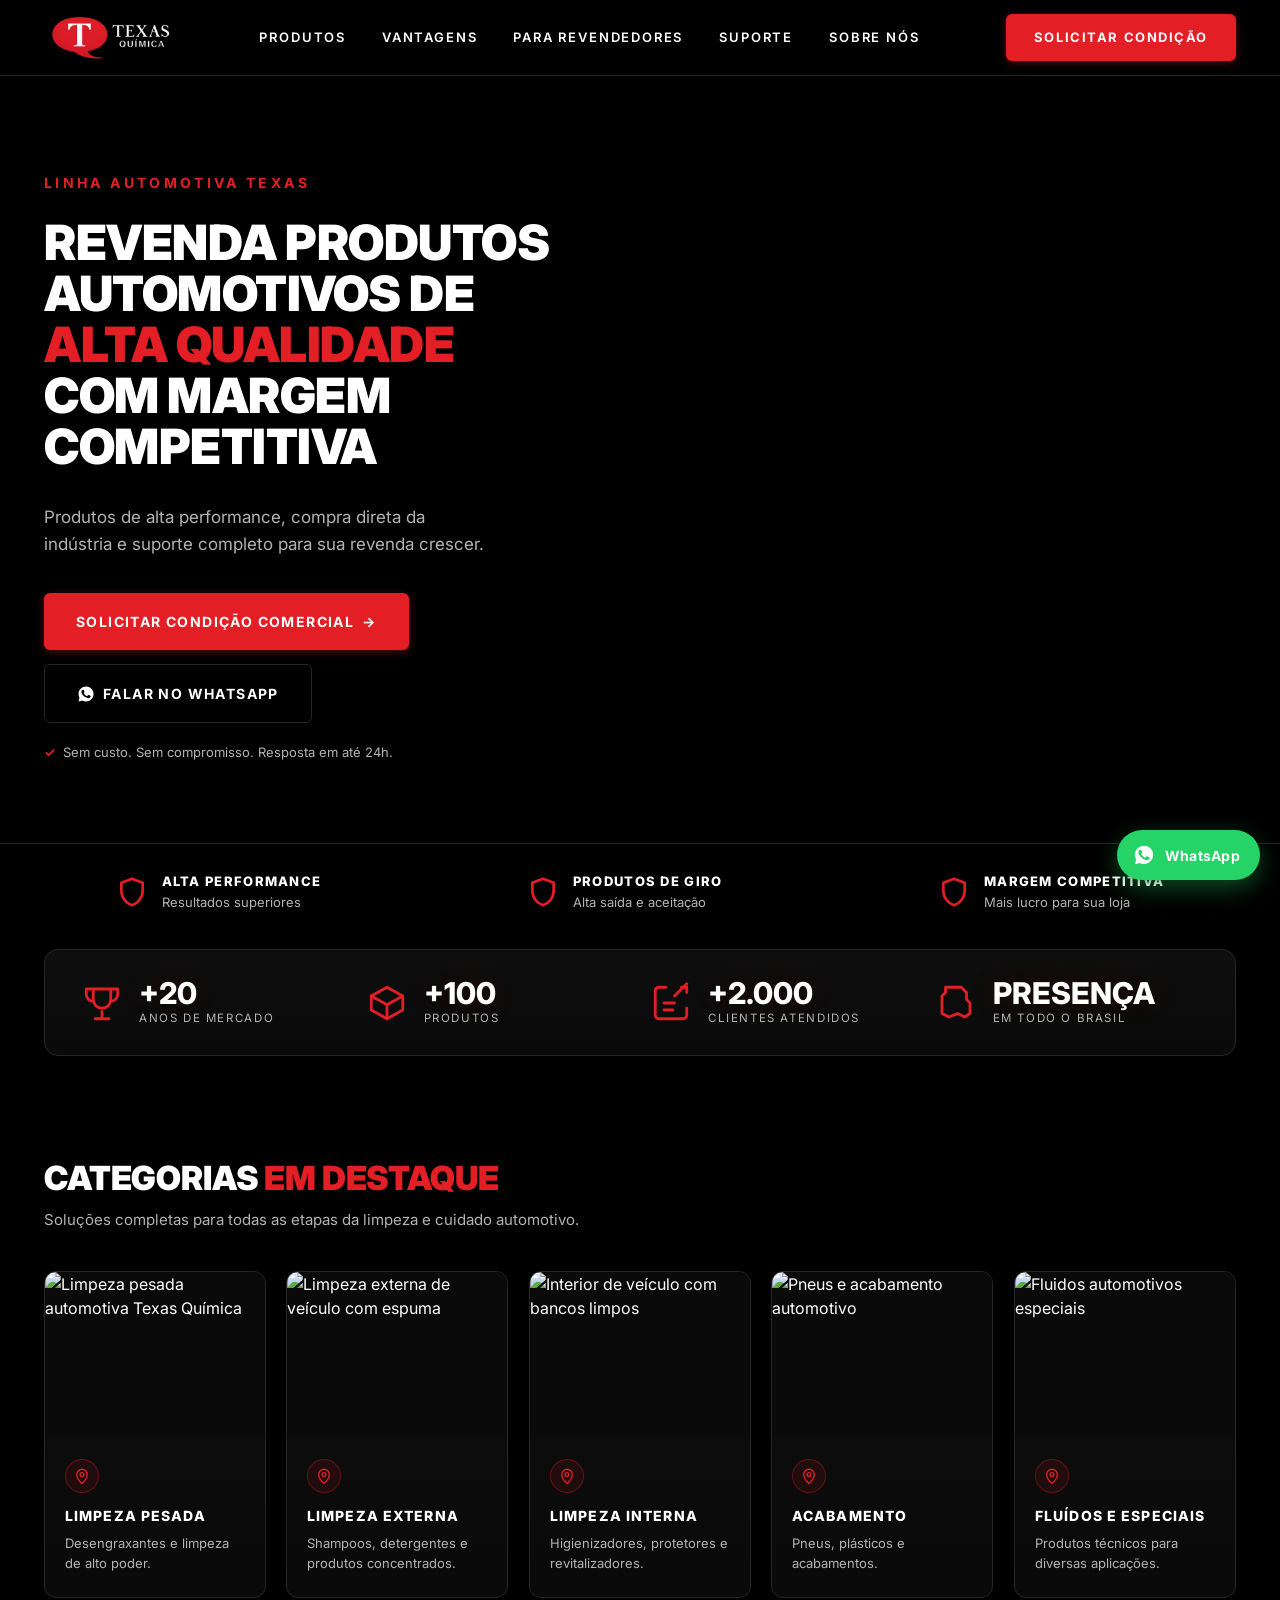
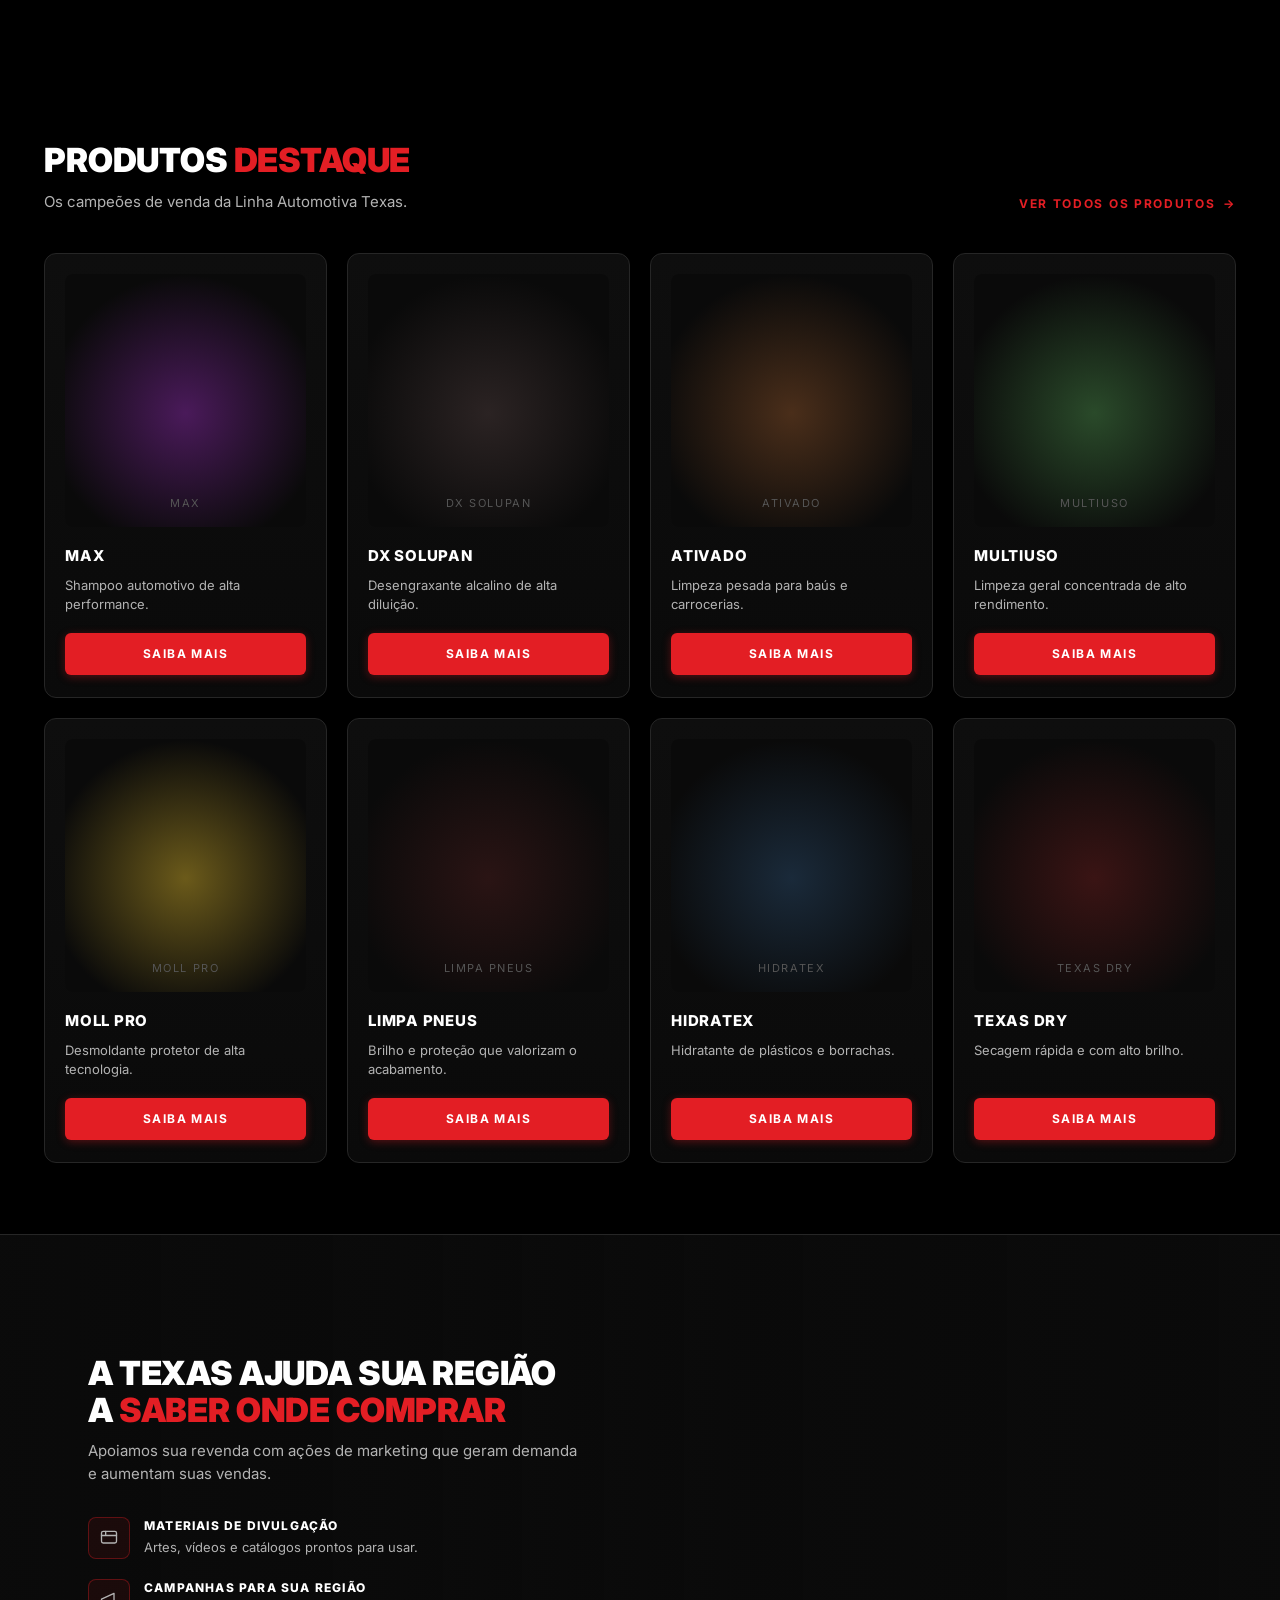
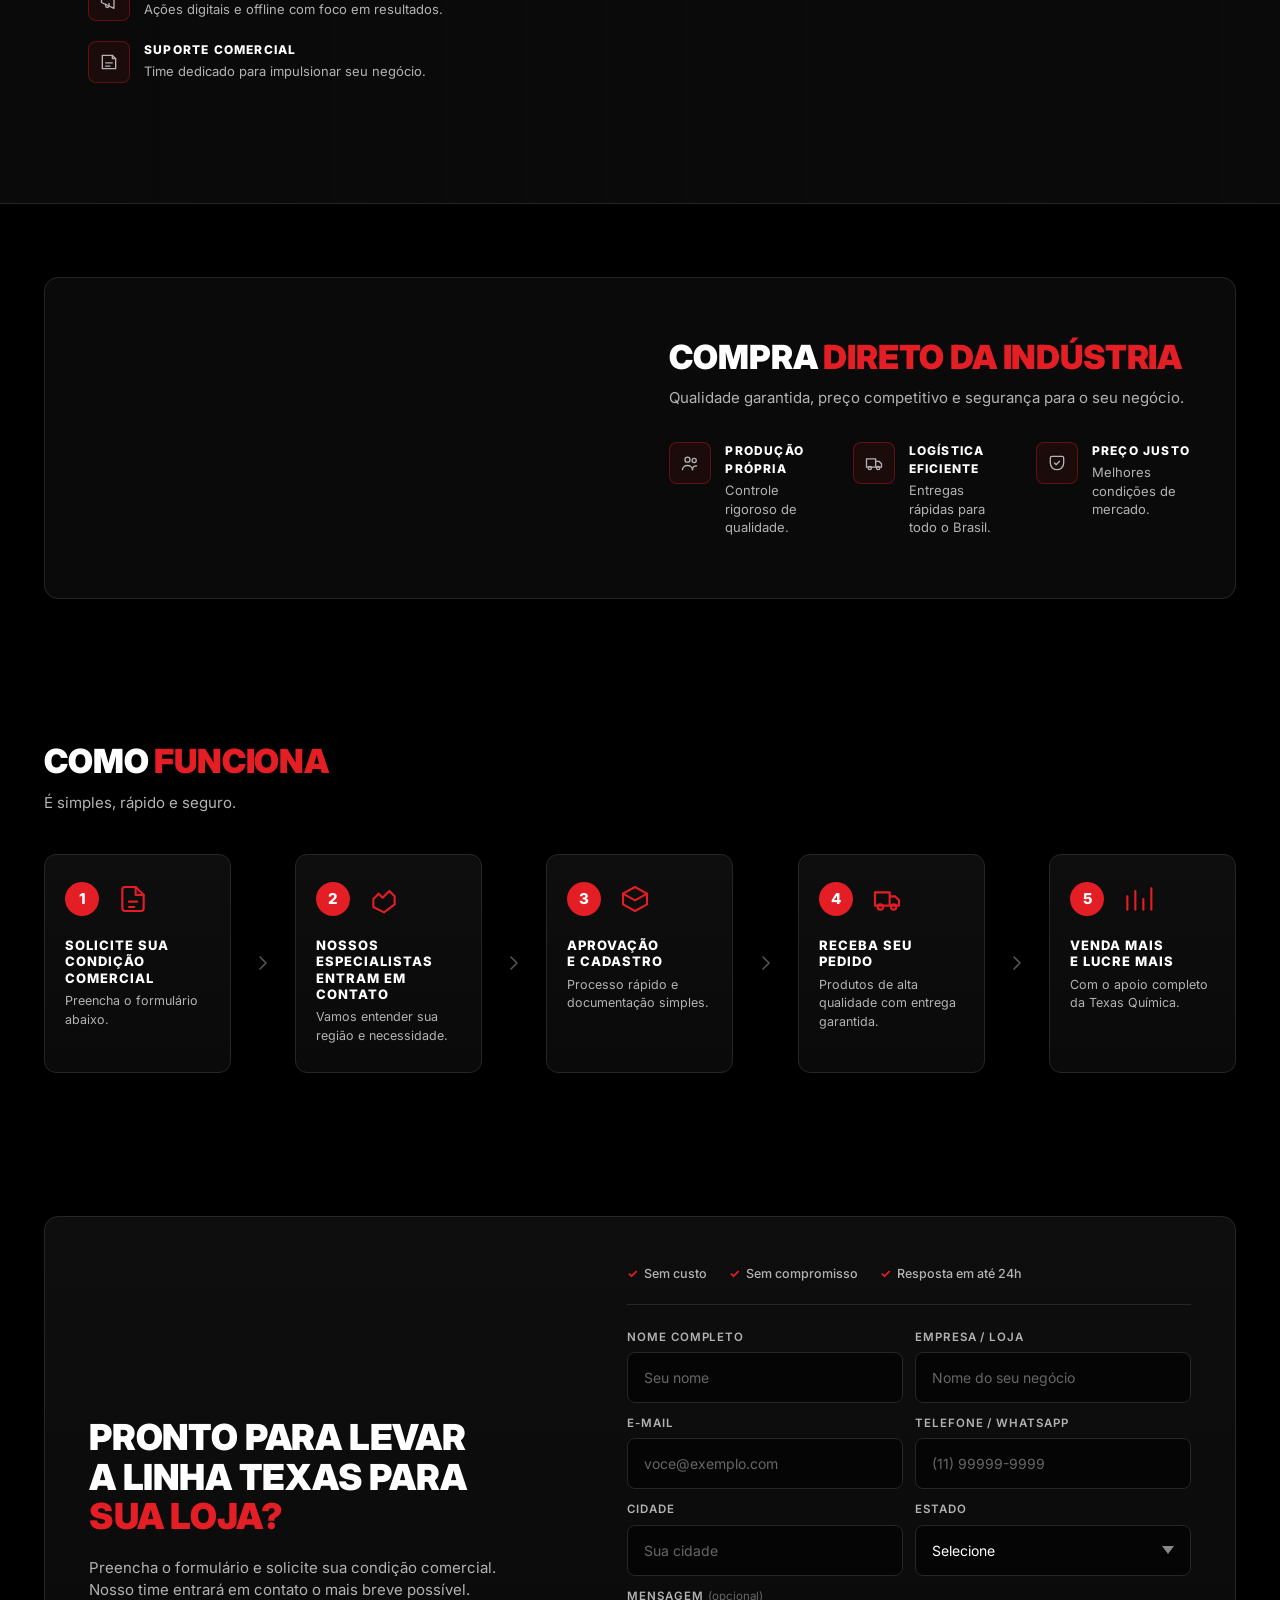
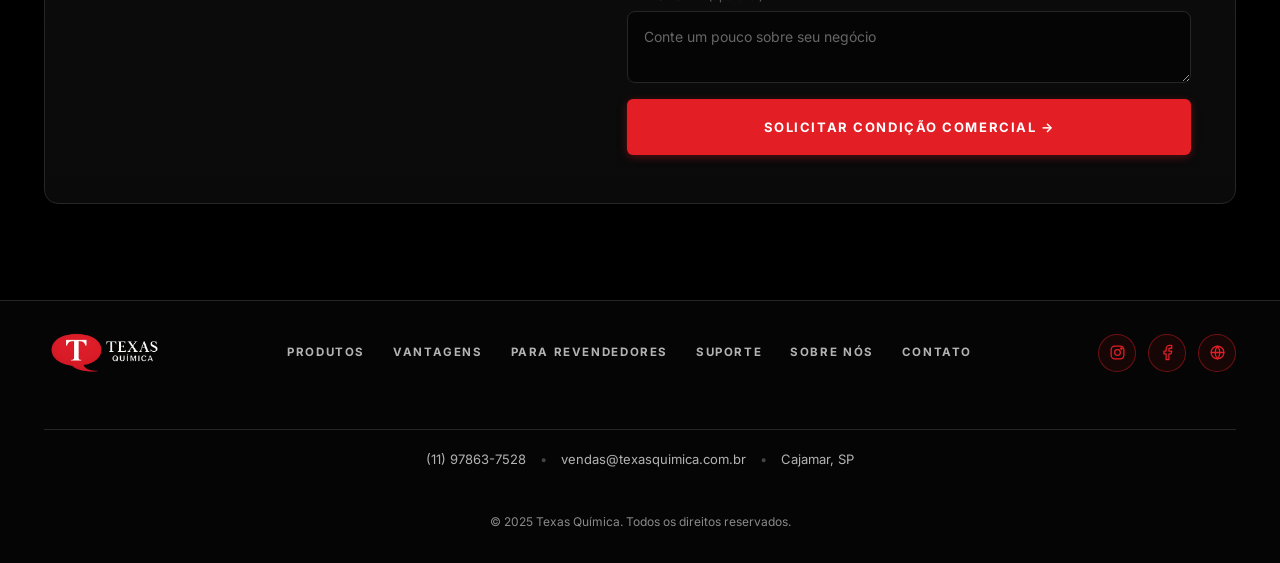
==== index.html @ 67095ef9 "analytics: troca Meta Pixel/Dataset ID (1338628978336553 -> 3300124963501472) - pixel correto do BM " ====
<!DOCTYPE html>
<html lang="pt-BR">
<head>
<meta charset="UTF-8">
<meta name="viewport" content="width=device-width, initial-scale=1.0, viewport-fit=cover">
<meta name="theme-color" content="#000000">

<!-- ============= GOOGLE ANALYTICS 4 ============= -->
<script async src="https://www.googletagmanager.com/gtag/js?id=G-952XTVWTBV"></script>
<script>
  window.dataLayer = window.dataLayer || [];
  function gtag(){dataLayer.push(arguments);}
  gtag('js', new Date());
  gtag('config', 'G-952XTVWTBV');
</script>

<!-- ============= META PIXEL ============= -->
<script>
!function(f,b,e,v,n,t,s)
{if(f.fbq)return;n=f.fbq=function(){n.callMethod?
n.callMethod.apply(n,arguments):n.queue.push(arguments)};
if(!f._fbq)f._fbq=n;n.push=n;n.loaded=!0;n.version='2.0';
n.queue=[];t=b.createElement(e);t.async=!0;
t.src=v;s=b.getElementsByTagName(e)[0];
s.parentNode.insertBefore(t,s)}(window, document,'script',
'https://connect.facebook.net/en_US/fbevents.js');
fbq('init', '3300124963501472');
fbq('track', 'PageView');
</script>
<noscript><img height="1" width="1" style="display:none"
src="https://www.facebook.com/tr?id=3300124963501472&ev=PageView&noscript=1"/></noscript>

<!-- ============= SEO PRIMARY ============= -->
<title>Revendedor Texas Química | Produtos Automotivos Direto da Fábrica</title>
<meta name="description" content="Torne-se revendedor Texas Química: linha automotiva direto da indústria, margem competitiva e suporte comercial em todo Brasil. Solicite sua condição.">
<meta name="author" content="Texas Química">
<meta name="robots" content="index, follow, max-image-preview:large">
<meta name="language" content="pt-BR">
<meta name="geo.region" content="BR">
<meta name="geo.placename" content="Brasil">
<meta name="format-detection" content="telephone=yes">

<link rel="canonical" href="https://revendedor.texasquimica.com.br/">

<!-- ============= PRELOAD LCP ============= -->
<link rel="preload" as="image" href="assets/img/banner-hero.png" fetchpriority="high">
<link rel="preload" as="image" href="assets/img/logo-texas-quimica.png">
<link rel="preload" as="style" href="assets/css/styles.css">

<!-- ============= OPEN GRAPH ============= -->
<meta property="og:type" content="website">
<meta property="og:site_name" content="Texas Química">
<meta property="og:locale" content="pt_BR">
<meta property="og:title" content="Revendedor Texas Química | Produtos Automotivos Direto da Fábrica">
<meta property="og:description" content="Produtos automotivos de alta qualidade, margem competitiva e compra direto da indústria. Solicite condição comercial.">
<meta property="og:url" content="https://revendedor.texasquimica.com.br/">
<meta property="og:image" content="https://revendedor.texasquimica.com.br/assets/img/logo-texas-quimica.png">
<meta property="og:image:width" content="768">
<meta property="og:image:height" content="262">
<meta property="og:image:alt" content="Texas Química, indústria de produtos automotivos">

<!-- ============= TWITTER ============= -->
<meta name="twitter:card" content="summary_large_image">
<meta name="twitter:title" content="Seja Revendedor Texas Química">
<meta name="twitter:description" content="Produtos automotivos direto da indústria com margem competitiva e suporte comercial completo.">
<meta name="twitter:image" content="https://revendedor.texasquimica.com.br/assets/img/logo-texas-quimica.png">

<!-- ============= FAVICON ============= -->
<link rel="icon" type="image/png" href="assets/img/logo-texas-quimica.png">
<link rel="apple-touch-icon" href="assets/img/logo-texas-quimica.png">

<!-- ============= SCHEMA.ORG ============= -->
<script type="application/ld+json">
{
  "@context": "https://schema.org",
  "@graph": [
    {
      "@type": ["Organization", "Manufacturer"],
      "@id": "https://revendedor.texasquimica.com.br/#organization",
      "name": "Texas Química",
      "alternateName": "Texas Química Indústria",
      "url": "https://texasquimica.com.br/",
      "logo": {
        "@type": "ImageObject",
        "url": "https://revendedor.texasquimica.com.br/assets/img/logo-texas-quimica.png",
        "width": 768,
        "height": 262
      },
      "description": "Indústria brasileira de produtos automotivos com mais de 20 anos de mercado, +100 produtos e presença em todo o Brasil.",
      "foundingDate": "2005",
      "areaServed": { "@type": "Country", "name": "Brasil" },
      "address": {
        "@type": "PostalAddress",
        "addressLocality": "Cajamar",
        "addressRegion": "SP",
        "addressCountry": "BR"
      },
      "contactPoint": [
        {
          "@type": "ContactPoint",
          "contactType": "sales",
          "telephone": "+55-11-97863-7528",
          "email": "vendas@texasquimica.com.br",
          "areaServed": "BR",
          "availableLanguage": ["pt-BR"]
        }
      ],
      "sameAs": [
        "https://www.instagram.com/texasquimica/",
        "https://www.facebook.com/texasquimica/",
        "https://texasquimica.com.br/"
      ]
    },
    {
      "@type": "WebSite",
      "@id": "https://revendedor.texasquimica.com.br/#website",
      "url": "https://revendedor.texasquimica.com.br/",
      "name": "Texas Química Revendedor",
      "publisher": { "@id": "https://revendedor.texasquimica.com.br/#organization" },
      "inLanguage": "pt-BR"
    },
    {
      "@type": "WebPage",
      "@id": "https://revendedor.texasquimica.com.br/#webpage",
      "url": "https://revendedor.texasquimica.com.br/",
      "name": "Seja Revendedor Texas Química",
      "isPartOf": { "@id": "https://revendedor.texasquimica.com.br/#website" },
      "about": { "@id": "https://revendedor.texasquimica.com.br/#organization" },
      "inLanguage": "pt-BR",
      "description": "Página para lojistas que querem revender a Linha Automotiva Texas Química."
    },
    {
      "@type": "Service",
      "name": "Programa de Revenda Texas Química",
      "provider": { "@id": "https://revendedor.texasquimica.com.br/#organization" },
      "serviceType": "Distribuição de produtos automotivos",
      "areaServed": { "@type": "Country", "name": "Brasil" },
      "audience": { "@type": "BusinessAudience", "audienceType": "Lojistas e revendedores" }
    },
    {
      "@type": "FAQPage",
      "mainEntity": [
        {
          "@type": "Question",
          "name": "Como me tornar revendedor Texas Química?",
          "acceptedAnswer": { "@type": "Answer", "text": "Preencha o formulário de solicitação, aguarde o contato do nosso time comercial, faça a aprovação e cadastro, receba seus produtos e comece a vender." }
        },
        {
          "@type": "Question",
          "name": "Quais produtos posso revender?",
          "acceptedAnswer": { "@type": "Answer", "text": "Linha completa Texas Química: MAX, DX Solupan, Ativado, Multiuso, Moll Pro, Limpa Pneus, Hidratex, Texas Dry, entre mais de 100 produtos." }
        },
        {
          "@type": "Question",
          "name": "A Texas Química entrega em todo o Brasil?",
          "acceptedAnswer": { "@type": "Answer", "text": "Sim. Temos logística eficiente com entregas rápidas para todos os estados brasileiros." }
        }
      ]
    }
  ]
}
</script>

<!-- ============= FONTS (Inter, self-hosted seria ideal em prod) ============= -->
<link rel="preconnect" href="https://fonts.googleapis.com">
<link rel="preconnect" href="https://fonts.gstatic.com" crossorigin>
<link href="https://fonts.googleapis.com/css2?family=Inter:wght@400;500;600;700;800&display=swap" rel="stylesheet">

<!-- ============= CSS ============= -->
<link rel="stylesheet" href="assets/css/styles.css">

</head>
<body>

<a href="#solicitar" class="skip-link">Ir para o formulário</a>

<!-- ============= HEADER ============= -->
<header class="site-header">
  <div class="container header-inner">

    <!-- Menu mobile toggle -->
    <button class="nav-toggle" aria-label="Abrir menu" aria-expanded="false">
      <svg viewBox="0 0 24 24" fill="none" stroke="currentColor" stroke-width="2.2" stroke-linecap="round">
        <line x1="4" y1="7" x2="20" y2="7"/>
        <line x1="4" y1="12" x2="20" y2="12"/>
        <line x1="4" y1="17" x2="20" y2="17"/>
      </svg>
    </button>

    <!-- Logo -->
    <a href="#" class="brand" aria-label="Página inicial Texas Química">
      <img src="assets/img/logo-texas-quimica.png" alt="Logotipo Texas Química, indústria de produtos automotivos" width="146" height="50" fetchpriority="high" decoding="async">
    </a>

    <!-- Menu desktop -->
    <nav class="site-nav" aria-label="Menu principal">
      <a href="#produtos">Produtos</a>
      <a href="#vantagens">Vantagens</a>
      <a href="#revendedores">Para Revendedores</a>
      <a href="#suporte">Suporte</a>
      <a href="#sobre">Sobre Nós</a>
    </nav>

    <!-- CTA -->
    <a href="#solicitar" class="btn btn-primary header-cta">
      Solicitar Condição
    </a>

  </div>
</header>

<!-- ============= HERO ============= -->
<main>
  <section class="hero" aria-labelledby="h-hero">
    <div class="container hero-inner">

      <!-- Coluna texto -->
      <div class="hero-copy">
        <p class="hero-eyebrow">LINHA AUTOMOTIVA TEXAS</p>
        <h1 id="h-hero" class="hero-title">
          REVENDA PRODUTOS<br>
          AUTOMOTIVOS DE<br>
          <span class="text-red">ALTA QUALIDADE</span><br>
          COM MARGEM<br>
          COMPETITIVA
        </h1>
        <p class="hero-lead">
          Produtos de alta performance, compra direta da<br>
          indústria e suporte completo para sua revenda crescer.
        </p>
        <div class="hero-cta-row">
          <a href="#solicitar" class="btn btn-primary btn-lg">
            SOLICITAR CONDIÇÃO COMERCIAL <span aria-hidden="true">→</span>
          </a>
          <a href="https://wa.me/5511978637528?text=Ol%C3%A1%2C%20quero%20ser%20revendedor%20Texas%20Qu%C3%ADmica" target="_blank" rel="noopener" class="btn btn-ghost btn-lg">
            <svg width="18" height="18" viewBox="0 0 24 24" fill="currentColor" aria-hidden="true"><path d="M12.04 2.004c-5.52 0-10 4.48-10 10 0 1.77.46 3.47 1.33 4.98L2 22l5.16-1.36c1.45.79 3.08 1.2 4.88 1.2h.01c5.52 0 10-4.48 10-10s-4.48-9.84-10.01-9.84zm5.85 14.14c-.25.7-1.46 1.34-2.03 1.42-.52.08-1.17.11-1.9-.12-.44-.14-1-.32-1.72-.63-3.03-1.31-5.01-4.36-5.16-4.56-.15-.2-1.24-1.65-1.24-3.15s.79-2.24 1.07-2.54c.28-.31.61-.38.81-.38h.58c.19 0 .44-.07.69.53.25.6.85 2.09.93 2.24.07.15.13.32.02.52-.1.2-.15.32-.3.5-.15.17-.32.39-.46.53-.15.15-.31.32-.13.62.17.31.79 1.31 1.7 2.12 1.17 1.04 2.15 1.36 2.46 1.52.31.15.49.13.67-.08.18-.2.77-.9.98-1.21.2-.31.41-.26.68-.15.27.1 1.75.83 2.05.98.3.15.5.22.57.35.08.13.08.76-.16 1.46z"/></svg>
            FALAR NO WHATSAPP
          </a>
        </div>
        <p class="hero-trust">
          <span aria-hidden="true">✓</span> Sem custo. Sem compromisso. Resposta em até 24h.
        </p>
      </div>

    </div>
  </section>

  <!-- ============= FAIXA DE FEATURES (belt preto abaixo do hero) ============= -->
  <section class="hero-features-belt" aria-label="Diferenciais">
    <div class="container">
      <ul class="hero-features" role="list">
        <li class="hero-feature">
          <span class="hero-feature-icon" aria-hidden="true">
            <svg viewBox="0 0 24 24" fill="none" stroke="currentColor" stroke-width="2" stroke-linecap="round" stroke-linejoin="round">
              <path d="M12 2 4 5v6c0 5 3.4 9.4 8 11 4.6-1.6 8-6 8-11V5l-8-3z"/>
            </svg>
          </span>
          <div class="hero-feature-text">
            <strong>ALTA PERFORMANCE</strong>
            <span>Resultados superiores</span>
          </div>
        </li>
        <li class="hero-feature">
          <span class="hero-feature-icon" aria-hidden="true">
            <svg viewBox="0 0 24 24" fill="none" stroke="currentColor" stroke-width="2" stroke-linecap="round" stroke-linejoin="round">
              <path d="M12 2 4 5v6c0 5 3.4 9.4 8 11 4.6-1.6 8-6 8-11V5l-8-3z"/>
            </svg>
          </span>
          <div class="hero-feature-text">
            <strong>PRODUTOS DE GIRO</strong>
            <span>Alta saída e aceitação</span>
          </div>
        </li>
        <li class="hero-feature">
          <span class="hero-feature-icon" aria-hidden="true">
            <svg viewBox="0 0 24 24" fill="none" stroke="currentColor" stroke-width="2" stroke-linecap="round" stroke-linejoin="round">
              <path d="M12 2 4 5v6c0 5 3.4 9.4 8 11 4.6-1.6 8-6 8-11V5l-8-3z"/>
            </svg>
          </span>
          <div class="hero-feature-text">
            <strong>MARGEM COMPETITIVA</strong>
            <span>Mais lucro para sua loja</span>
          </div>
        </li>
      </ul>
    </div>
  </section>

  <!-- ============= STATS BAR ============= -->
  <section class="stats-bar reveal" aria-label="Nossos números">
    <div class="container">
      <div class="stats-card">
        <div class="stat-item">
          <span class="stat-icon" aria-hidden="true">
            <svg viewBox="0 0 24 24" fill="none" stroke="currentColor" stroke-width="1.6" stroke-linecap="round" stroke-linejoin="round"><path d="M8 21h8M12 17v4M17 4h4v3a4 4 0 0 1-4 4M7 4H3v3a4 4 0 0 0 4 4M7 4h10v6a5 5 0 0 1-10 0V4z"/></svg>
          </span>
          <div class="stat-text">
            <strong data-count="20" data-prefix="+">+20</strong>
            <span>ANOS DE MERCADO</span>
          </div>
        </div>
        <div class="stat-item">
          <span class="stat-icon" aria-hidden="true">
            <svg viewBox="0 0 24 24" fill="none" stroke="currentColor" stroke-width="1.6" stroke-linecap="round" stroke-linejoin="round"><path d="M21 8 12 3 3 8v8l9 5 9-5V8z"/><path d="M3 8l9 5 9-5M12 13v8"/></svg>
          </span>
          <div class="stat-text">
            <strong data-count="100" data-prefix="+">+100</strong>
            <span>PRODUTOS</span>
          </div>
        </div>
        <div class="stat-item">
          <span class="stat-icon" aria-hidden="true">
            <svg viewBox="0 0 24 24" fill="none" stroke="currentColor" stroke-width="1.6" stroke-linecap="round" stroke-linejoin="round"><path d="M9 3H5a2 2 0 0 0-2 2v14a2 2 0 0 0 2 2h14a2 2 0 0 0 2-2v-4"/><path d="M18 3h3v3M14 8l7-7M8 12h6M8 16h5"/></svg>
          </span>
          <div class="stat-text">
            <strong data-count="2000" data-prefix="+">+2000</strong>
            <span>CLIENTES ATENDIDOS</span>
          </div>
        </div>
        <div class="stat-item">
          <span class="stat-icon" aria-hidden="true">
            <svg viewBox="0 0 24 24" fill="none" stroke="currentColor" stroke-width="1.6" stroke-linecap="round" stroke-linejoin="round"><path d="M6 3h9l3 3v4l2 2v6l-3 2-4-2-5 2-4-2V8l2-2V3z"/></svg>
          </span>
          <div class="stat-text">
            <strong>PRESENÇA</strong>
            <span>EM TODO O BRASIL</span>
          </div>
        </div>
      </div>
    </div>
  </section>

  <!-- ============= CATEGORIAS ============= -->
  <section class="section categorias reveal" id="produtos" aria-labelledby="h-categorias">
    <div class="container">
      <header class="section-head">
        <h2 id="h-categorias" class="section-title">CATEGORIAS <span class="text-red">EM DESTAQUE</span></h2>
        <p class="section-sub">Soluções completas para todas as etapas da limpeza e cuidado automotivo.</p>
      </header>

      <div class="cat-grid">
        <article class="cat-card reveal">
          <img class="cat-img" src="assets/img/limpeza-pesada-texaquimica.png" alt="Limpeza pesada automotiva Texas Química" loading="lazy" decoding="async" width="600" height="450">
          <div class="cat-body">
            <span class="cat-pin" aria-hidden="true">
              <svg viewBox="0 0 24 24" fill="none" stroke="currentColor" stroke-width="1.8" stroke-linecap="round" stroke-linejoin="round"><path d="M12 22s7-6 7-12a7 7 0 0 0-14 0c0 6 7 12 7 12z"/><circle cx="12" cy="10" r="2.5"/></svg>
            </span>
            <h3>LIMPEZA PESADA</h3>
            <p>Desengraxantes e limpeza de alto poder.</p>
          </div>
        </article>
        <article class="cat-card reveal">
          <img class="cat-img" src="assets/img/limpeza-externa-texaquimica.png" alt="Limpeza externa de veículo com espuma" loading="lazy" decoding="async" width="600" height="450">
          <div class="cat-body">
            <span class="cat-pin" aria-hidden="true">
              <svg viewBox="0 0 24 24" fill="none" stroke="currentColor" stroke-width="1.8" stroke-linecap="round" stroke-linejoin="round"><path d="M12 22s7-6 7-12a7 7 0 0 0-14 0c0 6 7 12 7 12z"/><circle cx="12" cy="10" r="2.5"/></svg>
            </span>
            <h3>LIMPEZA EXTERNA</h3>
            <p>Shampoos, detergentes e produtos concentrados.</p>
          </div>
        </article>
        <article class="cat-card reveal">
          <img class="cat-img" src="assets/img/limpeza-interna-texaquimica.png" alt="Interior de veículo com bancos limpos" loading="lazy" decoding="async" width="600" height="450">
          <div class="cat-body">
            <span class="cat-pin" aria-hidden="true">
              <svg viewBox="0 0 24 24" fill="none" stroke="currentColor" stroke-width="1.8" stroke-linecap="round" stroke-linejoin="round"><path d="M12 22s7-6 7-12a7 7 0 0 0-14 0c0 6 7 12 7 12z"/><circle cx="12" cy="10" r="2.5"/></svg>
            </span>
            <h3>LIMPEZA INTERNA</h3>
            <p>Higienizadores, protetores e revitalizadores.</p>
          </div>
        </article>
        <article class="cat-card reveal">
          <img class="cat-img" src="assets/img/acabamento-texasquimica.png" alt="Pneus e acabamento automotivo" loading="lazy" decoding="async" width="600" height="450">
          <div class="cat-body">
            <span class="cat-pin" aria-hidden="true">
              <svg viewBox="0 0 24 24" fill="none" stroke="currentColor" stroke-width="1.8" stroke-linecap="round" stroke-linejoin="round"><path d="M12 22s7-6 7-12a7 7 0 0 0-14 0c0 6 7 12 7 12z"/><circle cx="12" cy="10" r="2.5"/></svg>
            </span>
            <h3>ACABAMENTO</h3>
            <p>Pneus, plásticos e acabamentos.</p>
          </div>
        </article>
        <article class="cat-card reveal">
          <img class="cat-img" src="assets/img/fluidos-especiais-texasquimica.png" alt="Fluidos automotivos especiais" loading="lazy" decoding="async" width="600" height="450">
          <div class="cat-body">
            <span class="cat-pin" aria-hidden="true">
              <svg viewBox="0 0 24 24" fill="none" stroke="currentColor" stroke-width="1.8" stroke-linecap="round" stroke-linejoin="round"><path d="M12 22s7-6 7-12a7 7 0 0 0-14 0c0 6 7 12 7 12z"/><circle cx="12" cy="10" r="2.5"/></svg>
            </span>
            <h3>FLUÍDOS E ESPECIAIS</h3>
            <p>Produtos técnicos para diversas aplicações.</p>
          </div>
        </article>
      </div>
    </div>
  </section>

  <!-- ============= PRODUTOS DESTAQUE ============= -->
  <section class="section produtos-destaque reveal" aria-labelledby="h-produtos-destaque">
    <div class="container">
      <header class="section-head section-head-row">
        <div>
          <h2 id="h-produtos-destaque" class="section-title">PRODUTOS <span class="text-red">DESTAQUE</span></h2>
          <p class="section-sub">Os campeões de venda da Linha Automotiva Texas.</p>
        </div>
        <a href="#solicitar" class="link-all">VER TODOS OS PRODUTOS <span aria-hidden="true">→</span></a>
      </header>

      <div class="prod-grid">
        <article class="prod-card reveal">
          <div class="prod-img prod-img-max" role="img" aria-label="MAX"></div>
          <h3>MAX</h3>
          <p>Shampoo automotivo de alta performance.</p>
          <a href="#solicitar" class="btn btn-primary btn-full">SAIBA MAIS</a>
        </article>
        <article class="prod-card reveal">
          <div class="prod-img prod-img-dx" role="img" aria-label="DX Solupan"></div>
          <h3>DX SOLUPAN</h3>
          <p>Desengraxante alcalino de alta diluição.</p>
          <a href="#solicitar" class="btn btn-primary btn-full">SAIBA MAIS</a>
        </article>
        <article class="prod-card reveal">
          <div class="prod-img prod-img-ativado" role="img" aria-label="Ativado"></div>
          <h3>ATIVADO</h3>
          <p>Limpeza pesada para baús e carrocerias.</p>
          <a href="#solicitar" class="btn btn-primary btn-full">SAIBA MAIS</a>
        </article>
        <article class="prod-card reveal">
          <div class="prod-img prod-img-multiuso" role="img" aria-label="Multiuso"></div>
          <h3>MULTIUSO</h3>
          <p>Limpeza geral concentrada de alto rendimento.</p>
          <a href="#solicitar" class="btn btn-primary btn-full">SAIBA MAIS</a>
        </article>
        <article class="prod-card reveal">
          <div class="prod-img prod-img-moll" role="img" aria-label="Moll Pro"></div>
          <h3>MOLL PRO</h3>
          <p>Desmoldante protetor de alta tecnologia.</p>
          <a href="#solicitar" class="btn btn-primary btn-full">SAIBA MAIS</a>
        </article>
        <article class="prod-card reveal">
          <div class="prod-img prod-img-pneus" role="img" aria-label="Limpa Pneus"></div>
          <h3>LIMPA PNEUS</h3>
          <p>Brilho e proteção que valorizam o acabamento.</p>
          <a href="#solicitar" class="btn btn-primary btn-full">SAIBA MAIS</a>
        </article>
        <article class="prod-card reveal">
          <div class="prod-img prod-img-hidra" role="img" aria-label="Hidratex"></div>
          <h3>HIDRATEX</h3>
          <p>Hidratante de plásticos e borrachas.</p>
          <a href="#solicitar" class="btn btn-primary btn-full">SAIBA MAIS</a>
        </article>
        <article class="prod-card reveal">
          <div class="prod-img prod-img-dry" role="img" aria-label="Texas Dry"></div>
          <h3>TEXAS DRY</h3>
          <p>Secagem rápida e com alto brilho.</p>
          <a href="#solicitar" class="btn btn-primary btn-full">SAIBA MAIS</a>
        </article>
      </div>
    </div>
  </section>

  <!-- ============= REGIÃO ============= -->
  <section class="section section-bg-regiao reveal" id="revendedores" aria-labelledby="h-regiao">
    <div class="container">
      <div class="panel-split panel-flat">
        <div class="panel-copy">
          <h2 id="h-regiao" class="section-title">A TEXAS AJUDA SUA REGIÃO <br>A <span class="text-red">SABER ONDE COMPRAR</span></h2>
          <p class="section-sub">Apoiamos sua revenda com ações de marketing que geram demanda e aumentam suas vendas.</p>
          <ul class="mini-features" role="list">
            <li>
              <span class="mini-icon" aria-hidden="true">
                <svg viewBox="0 0 24 24" fill="none" stroke="currentColor" stroke-width="1.6" stroke-linecap="round" stroke-linejoin="round"><rect x="3" y="4" width="18" height="14" rx="2"/><path d="M3 9h18M8 4v5"/></svg>
              </span>
              <div>
                <strong>MATERIAIS DE DIVULGAÇÃO</strong>
                <span>Artes, vídeos e catálogos prontos para usar.</span>
              </div>
            </li>
            <li>
              <span class="mini-icon" aria-hidden="true">
                <svg viewBox="0 0 24 24" fill="none" stroke="currentColor" stroke-width="1.6" stroke-linecap="round" stroke-linejoin="round"><path d="m3 11 15-7v18l-15-7v-4z"/><path d="M12 16v3a2 2 0 0 1-4 0v-2"/></svg>
              </span>
              <div>
                <strong>CAMPANHAS PARA SUA REGIÃO</strong>
                <span>Ações digitais e offline com foco em resultados.</span>
              </div>
            </li>
            <li>
              <span class="mini-icon" aria-hidden="true">
                <svg viewBox="0 0 24 24" fill="none" stroke="currentColor" stroke-width="1.6" stroke-linecap="round" stroke-linejoin="round"><path d="M4 4h12l4 4v12H4z"/><path d="M16 4v4h4M8 13h8M8 17h5"/></svg>
              </span>
              <div>
                <strong>SUPORTE COMERCIAL</strong>
                <span>Time dedicado para impulsionar seu negócio.</span>
              </div>
            </li>
          </ul>
        </div>
        <div class="panel-visual panel-visual-regiao" role="img" aria-label="Mapa do Brasil com pontos de venda Texas Química"></div>
      </div>
    </div>
  </section>

  <!-- ============= INDÚSTRIA ============= -->
  <section class="section reveal" id="vantagens" aria-labelledby="h-industria">
    <div class="container">
      <div class="panel panel-split panel-split-reverse panel-bg-industria">
        <div class="panel-visual panel-visual-industria" role="img" aria-label="Fábrica Texas Química"></div>
        <div class="panel-copy">
          <h2 id="h-industria" class="section-title">COMPRA <span class="text-red">DIRETO DA INDÚSTRIA</span></h2>
          <p class="section-sub">Qualidade garantida, preço competitivo e segurança para o seu negócio.</p>
          <ul class="mini-features mini-features-row" role="list">
            <li>
              <span class="mini-icon" aria-hidden="true">
                <svg viewBox="0 0 24 24" fill="none" stroke="currentColor" stroke-width="1.6" stroke-linecap="round" stroke-linejoin="round"><circle cx="9" cy="8" r="3"/><path d="M3 20c0-3 2.7-5 6-5s6 2 6 5"/><circle cx="17" cy="9" r="2.5"/><path d="M15 20c0-2.4 1.6-4.5 5-4.5"/></svg>
              </span>
              <div>
                <strong>PRODUÇÃO PRÓPRIA</strong>
                <span>Controle rigoroso de qualidade.</span>
              </div>
            </li>
            <li>
              <span class="mini-icon" aria-hidden="true">
                <svg viewBox="0 0 24 24" fill="none" stroke="currentColor" stroke-width="1.6" stroke-linecap="round" stroke-linejoin="round"><path d="M3 7h11v10H3zM14 10h4l3 3v4h-7z"/><circle cx="7" cy="18" r="2"/><circle cx="17" cy="18" r="2"/></svg>
              </span>
              <div>
                <strong>LOGÍSTICA EFICIENTE</strong>
                <span>Entregas rápidas para todo o Brasil.</span>
              </div>
            </li>
            <li>
              <span class="mini-icon" aria-hidden="true">
                <svg viewBox="0 0 24 24" fill="none" stroke="currentColor" stroke-width="1.6" stroke-linecap="round" stroke-linejoin="round"><path d="M20 12V6a2 2 0 0 0-2-2H6a2 2 0 0 0-2 2v6c0 5 4 8 8 8s8-3 8-8z"/><path d="M9 12l2 2 4-4"/></svg>
              </span>
              <div>
                <strong>PREÇO JUSTO</strong>
                <span>Melhores condições de mercado.</span>
              </div>
            </li>
          </ul>
        </div>
      </div>
    </div>
  </section>

  <!-- ============= COMO FUNCIONA ============= -->
  <section class="section como reveal" id="suporte" aria-labelledby="h-como">
    <div class="container">
      <header class="section-head">
        <h2 id="h-como" class="section-title">COMO <span class="text-red">FUNCIONA</span></h2>
        <p class="section-sub">É simples, rápido e seguro.</p>
      </header>

      <ol class="steps" role="list">
        <li class="step reveal">
          <div class="step-head">
            <span class="step-num">1</span>
            <span class="step-icon" aria-hidden="true">
              <svg viewBox="0 0 24 24" fill="none" stroke="currentColor" stroke-width="1.6" stroke-linecap="round" stroke-linejoin="round"><path d="M14 3H6a2 2 0 0 0-2 2v14a2 2 0 0 0 2 2h12a2 2 0 0 0 2-2V9z"/><path d="M14 3v6h6M9 14h6M9 18h4"/></svg>
            </span>
          </div>
          <h3>SOLICITE SUA<br>CONDIÇÃO COMERCIAL</h3>
          <p>Preencha o formulário abaixo.</p>
        </li>
        <li class="step-arrow" aria-hidden="true">
          <svg viewBox="0 0 24 24" fill="none" stroke="currentColor" stroke-width="1.6" stroke-linecap="round" stroke-linejoin="round"><path d="M9 6l6 6-6 6"/></svg>
        </li>
        <li class="step reveal">
          <div class="step-head">
            <span class="step-num">2</span>
            <span class="step-icon" aria-hidden="true">
              <svg viewBox="0 0 24 24" fill="none" stroke="currentColor" stroke-width="1.6" stroke-linecap="round" stroke-linejoin="round"><path d="M4 12l4-4 3 3 5-5 4 4v6L12 22 4 18v-6z"/></svg>
            </span>
          </div>
          <h3>NOSSOS ESPECIALISTAS<br>ENTRAM EM CONTATO</h3>
          <p>Vamos entender sua região e necessidade.</p>
        </li>
        <li class="step-arrow" aria-hidden="true">
          <svg viewBox="0 0 24 24" fill="none" stroke="currentColor" stroke-width="1.6" stroke-linecap="round" stroke-linejoin="round"><path d="M9 6l6 6-6 6"/></svg>
        </li>
        <li class="step reveal">
          <div class="step-head">
            <span class="step-num">3</span>
            <span class="step-icon" aria-hidden="true">
              <svg viewBox="0 0 24 24" fill="none" stroke="currentColor" stroke-width="1.6" stroke-linecap="round" stroke-linejoin="round"><path d="M21 8 12 3 3 8v8l9 5 9-5V8z"/><path d="M3 8l9 5 9-5"/></svg>
            </span>
          </div>
          <h3>APROVAÇÃO<br>E CADASTRO</h3>
          <p>Processo rápido e documentação simples.</p>
        </li>
        <li class="step-arrow" aria-hidden="true">
          <svg viewBox="0 0 24 24" fill="none" stroke="currentColor" stroke-width="1.6" stroke-linecap="round" stroke-linejoin="round"><path d="M9 6l6 6-6 6"/></svg>
        </li>
        <li class="step reveal">
          <div class="step-head">
            <span class="step-num">4</span>
            <span class="step-icon" aria-hidden="true">
              <svg viewBox="0 0 24 24" fill="none" stroke="currentColor" stroke-width="1.6" stroke-linecap="round" stroke-linejoin="round"><path d="M3 7h11v10H3zM14 10h4l3 3v4h-7z"/><circle cx="7" cy="18" r="2"/><circle cx="17" cy="18" r="2"/></svg>
            </span>
          </div>
          <h3>RECEBA SEU PEDIDO</h3>
          <p>Produtos de alta qualidade com entrega garantida.</p>
        </li>
        <li class="step-arrow" aria-hidden="true">
          <svg viewBox="0 0 24 24" fill="none" stroke="currentColor" stroke-width="1.6" stroke-linecap="round" stroke-linejoin="round"><path d="M9 6l6 6-6 6"/></svg>
        </li>
        <li class="step reveal">
          <div class="step-head">
            <span class="step-num">5</span>
            <span class="step-icon" aria-hidden="true">
              <svg viewBox="0 0 24 24" fill="none" stroke="currentColor" stroke-width="1.6" stroke-linecap="round" stroke-linejoin="round"><path d="M4 20V10M10 20V6M16 20v-8M22 20V4"/></svg>
            </span>
          </div>
          <h3>VENDA MAIS<br>E LUCRE MAIS</h3>
          <p>Com o apoio completo da Texas Química.</p>
        </li>
      </ol>
    </div>
  </section>

  <!-- ============= FORM ============= -->
  <section class="section form-section reveal" id="solicitar" aria-labelledby="h-form">
    <div class="container">
      <div class="form-wrap">
        <div class="form-copy">
          <h2 id="h-form" class="section-title">PRONTO PARA LEVAR <br>A LINHA TEXAS PARA <br><span class="text-red">SUA LOJA?</span></h2>
          <p class="section-sub">Preencha o formulário e solicite sua condição comercial.<br>Nosso time entrará em contato o mais breve possível.</p>
        </div>
        <form class="form-card" id="form-solicitar" action="#" method="post" novalidate aria-live="polite">
          <ul class="form-trust" role="list">
            <li><span aria-hidden="true">✓</span> Sem custo</li>
            <li><span aria-hidden="true">✓</span> Sem compromisso</li>
            <li><span aria-hidden="true">✓</span> Resposta em até 24h</li>
          </ul>
          <div class="form-grid">
            <label class="form-field">
              <span class="form-label">Nome completo</span>
              <input type="text" name="nome" placeholder="Seu nome" required autocomplete="name">
            </label>
            <label class="form-field">
              <span class="form-label">Empresa / Loja</span>
              <input type="text" name="empresa" placeholder="Nome do seu negócio" required autocomplete="organization">
            </label>
            <label class="form-field">
              <span class="form-label">E-mail</span>
              <input type="email" name="email" placeholder="voce@exemplo.com" required autocomplete="email" inputmode="email">
            </label>
            <label class="form-field">
              <span class="form-label">Telefone / WhatsApp</span>
              <input type="tel" name="telefone" placeholder="(11) 99999-9999" required autocomplete="tel" inputmode="tel" id="input-tel">
            </label>
            <label class="form-field">
              <span class="form-label">Cidade</span>
              <input type="text" name="cidade" placeholder="Sua cidade" required autocomplete="address-level2">
            </label>
            <label class="form-field">
              <span class="form-label">Estado</span>
              <select name="estado" required autocomplete="address-level1">
                <option value="" disabled selected>Selecione</option>
                <option>AC</option><option>AL</option><option>AP</option><option>AM</option>
                <option>BA</option><option>CE</option><option>DF</option><option>ES</option>
                <option>GO</option><option>MA</option><option>MT</option><option>MS</option>
                <option>MG</option><option>PA</option><option>PB</option><option>PR</option>
                <option>PE</option><option>PI</option><option>RJ</option><option>RN</option>
                <option>RS</option><option>RO</option><option>RR</option><option>SC</option>
                <option>SP</option><option>SE</option><option>TO</option>
              </select>
            </label>
            <label class="form-field form-field-full">
              <span class="form-label">Mensagem <span class="form-optional">(opcional)</span></span>
              <textarea name="mensagem" placeholder="Conte um pouco sobre seu negócio" rows="2"></textarea>
            </label>
          </div>
          <button type="submit" class="btn btn-primary btn-full form-submit">
            <span class="form-submit-label">SOLICITAR CONDIÇÃO COMERCIAL <span aria-hidden="true">→</span></span>
            <span class="form-submit-spinner" aria-hidden="true"></span>
          </button>
          <p class="form-success" role="status" hidden>
            <span aria-hidden="true">✓</span> Recebemos sua solicitação. Nosso time entrará em contato em até 24h.
          </p>
        </form>
      </div>
    </div>
  </section>

  <!-- ============= FOOTER ============= -->
  <footer class="site-footer" id="sobre">
    <div class="container footer-inner">
      <a href="#" class="footer-brand" aria-label="Página inicial Texas Química">
        <img src="assets/img/logo-texas-quimica.png" alt="Logotipo Texas Química" width="146" height="50" loading="lazy" decoding="async">
      </a>
      <nav class="footer-nav" aria-label="Rodapé">
        <a href="#produtos">PRODUTOS</a>
        <a href="#vantagens">VANTAGENS</a>
        <a href="#revendedores">PARA REVENDEDORES</a>
        <a href="#suporte">SUPORTE</a>
        <a href="#sobre">SOBRE NÓS</a>
        <a href="#solicitar">CONTATO</a>
      </nav>
      <ul class="footer-social" role="list" aria-label="Redes sociais e contato">
        <li>
          <a href="https://www.instagram.com/texasquimica/" target="_blank" rel="noopener" aria-label="Instagram Texas Química">
            <svg viewBox="0 0 24 24" fill="none" stroke="currentColor" stroke-width="1.8" stroke-linecap="round" stroke-linejoin="round"><rect x="3" y="3" width="18" height="18" rx="5"/><circle cx="12" cy="12" r="4"/><circle cx="17.5" cy="6.5" r="1" fill="currentColor"/></svg>
          </a>
        </li>
        <li>
          <a href="https://www.facebook.com/texasquimica/" target="_blank" rel="noopener" aria-label="Facebook Texas Química">
            <svg viewBox="0 0 24 24" fill="none" stroke="currentColor" stroke-width="1.8" stroke-linecap="round" stroke-linejoin="round"><path d="M18 2h-3a5 5 0 0 0-5 5v3H7v4h3v8h4v-8h3l1-4h-4V7a1 1 0 0 1 1-1h3z"/></svg>
          </a>
        </li>
        <li>
          <a href="https://texasquimica.com.br/" target="_blank" rel="noopener" aria-label="Site oficial Texas Química">
            <svg viewBox="0 0 24 24" fill="none" stroke="currentColor" stroke-width="1.8" stroke-linecap="round" stroke-linejoin="round"><circle cx="12" cy="12" r="9"/><path d="M3 12h18M12 3a14 14 0 0 1 0 18M12 3a14 14 0 0 0 0 18"/></svg>
          </a>
        </li>
      </ul>
      <address class="footer-contact">
        <a href="tel:+5511978637528">(11) 97863-7528</a>
        <span aria-hidden="true">•</span>
        <a href="mailto:vendas@texasquimica.com.br">vendas@texasquimica.com.br</a>
        <span aria-hidden="true">•</span>
        <span>Cajamar, SP</span>
      </address>
      <p class="footer-copy">© 2025 Texas Química. Todos os direitos reservados.</p>
    </div>
  </footer>

  <!-- ============= WHATSAPP FAB ============= -->
  <a href="https://wa.me/5511978637528?text=Ol%C3%A1%2C%20quero%20ser%20revendedor%20Texas%20Qu%C3%ADmica" target="_blank" rel="noopener" class="fab-whatsapp" aria-label="Falar no WhatsApp com a Texas Química">
    <svg viewBox="0 0 24 24" fill="currentColor" aria-hidden="true"><path d="M12.04 2.004c-5.52 0-10 4.48-10 10 0 1.77.46 3.47 1.33 4.98L2 22l5.16-1.36c1.45.79 3.08 1.2 4.88 1.2h.01c5.52 0 10-4.48 10-10s-4.48-9.84-10.01-9.84zm5.85 14.14c-.25.7-1.46 1.34-2.03 1.42-.52.08-1.17.11-1.9-.12-.44-.14-1-.32-1.72-.63-3.03-1.31-5.01-4.36-5.16-4.56-.15-.2-1.24-1.65-1.24-3.15s.79-2.24 1.07-2.54c.28-.31.61-.38.81-.38h.58c.19 0 .44-.07.69.53.25.6.85 2.09.93 2.24.07.15.13.32.02.52-.1.2-.15.32-.3.5-.15.17-.32.39-.46.53-.15.15-.31.32-.13.62.17.31.79 1.31 1.7 2.12 1.17 1.04 2.15 1.36 2.46 1.52.31.15.49.13.67-.08.18-.2.77-.9.98-1.21.2-.31.41-.26.68-.15.27.1 1.75.83 2.05.98.3.15.5.22.57.35.08.13.08.76-.16 1.46z"/></svg>
    <span class="fab-whatsapp-label">WhatsApp</span>
  </a>
</main>

<!-- ============= JS: menu mobile toggle + reveal on scroll ============= -->
<script>
(function(){
  // Menu mobile
  const toggle = document.querySelector('.nav-toggle');
  const nav = document.querySelector('.site-nav');
  if (toggle && nav) {
    toggle.addEventListener('click', () => {
      const open = nav.classList.toggle('is-open');
      toggle.setAttribute('aria-expanded', open ? 'true' : 'false');
    });
    nav.querySelectorAll('a').forEach(a => a.addEventListener('click', () => {
      nav.classList.remove('is-open');
      toggle.setAttribute('aria-expanded', 'false');
    }));
  }

  // Reveal on scroll (respeita prefers-reduced-motion)
  const prefersReduced = window.matchMedia('(prefers-reduced-motion: reduce)').matches;
  const items = document.querySelectorAll('.reveal');
  if (prefersReduced || !('IntersectionObserver' in window)) {
    items.forEach(el => el.classList.add('is-visible'));
  } else {
    const io = new IntersectionObserver((entries) => {
      entries.forEach((entry, i) => {
        if (entry.isIntersecting) {
          entry.target.style.transitionDelay = ((i % 6) * 60) + 'ms';
          entry.target.classList.add('is-visible');
          io.unobserve(entry.target);
        }
      });
    }, { threshold: 0.12, rootMargin: '0px 0px -40px 0px' });
    items.forEach(el => io.observe(el));
  }

  // Counter animation nos stats
  const counters = document.querySelectorAll('[data-count]');
  if (counters.length && 'IntersectionObserver' in window && !prefersReduced) {
    const counterIO = new IntersectionObserver((entries) => {
      entries.forEach(entry => {
        if (!entry.isIntersecting) return;
        const el = entry.target;
        const target = parseInt(el.dataset.count, 10);
        const prefix = el.dataset.prefix || '';
        const duration = 1400;
        const start = performance.now();
        const step = (now) => {
          const t = Math.min(1, (now - start) / duration);
          const eased = 1 - Math.pow(1 - t, 3);
          el.textContent = prefix + Math.round(target * eased).toLocaleString('pt-BR');
          if (t < 1) requestAnimationFrame(step);
        };
        requestAnimationFrame(step);
        counterIO.unobserve(el);
      });
    }, { threshold: 0.5 });
    counters.forEach(c => counterIO.observe(c));
  }

  // Mascara BR telefone
  const tel = document.getElementById('input-tel');
  if (tel) {
    tel.addEventListener('input', (e) => {
      let v = e.target.value.replace(/\D/g, '').slice(0, 11);
      if (v.length > 10) v = v.replace(/(\d{2})(\d{5})(\d{0,4}).*/, '($1) $2-$3');
      else if (v.length > 6) v = v.replace(/(\d{2})(\d{4})(\d{0,4}).*/, '($1) $2-$3');
      else if (v.length > 2) v = v.replace(/(\d{2})(\d{0,5}).*/, '($1) $2');
      else if (v.length > 0) v = v.replace(/(\d{0,2})/, '($1');
      e.target.value = v;
    });
  }

  // Helper analytics: dispara em GA4 e Meta Pixel simultaneamente
  const track = (name, params) => {
    if (typeof gtag === 'function') gtag('event', name, params || {});
  };
  const fbTrack = (event, params) => {
    if (typeof fbq === 'function') fbq('track', event, params || {});
  };
  const fbTrackCustom = (event, params) => {
    if (typeof fbq === 'function') fbq('trackCustom', event, params || {});
  };

  // Form submit com loading -> dispara generate_lead -> redireciona pra obrigado
  const form = document.getElementById('form-solicitar');
  if (form) {
    const submitBtn = form.querySelector('.form-submit');
    form.addEventListener('submit', async (e) => {
      e.preventDefault();
      if (!form.checkValidity()) {
        const invalid = form.querySelector(':invalid');
        if (invalid) invalid.focus();
        form.reportValidity();
        track('form_error', { form_id: 'solicitar' });
        return;
      }
      submitBtn.classList.add('is-loading');
      submitBtn.disabled = true;
      const estado = form.querySelector('[name="estado"]').value;
      track('generate_lead', {
        event_category: 'form',
        event_label: 'solicitar_condicao_comercial',
        value: 1,
        estado: estado || 'nao_informado'
      });
      fbTrack('Lead', {
        content_name: 'Solicitar Condicao Comercial',
        content_category: 'Revendedor',
        value: 1,
        currency: 'BRL'
      });
      // TODO: substituir por POST real (Formspree, endpoint, etc)
      await new Promise(r => setTimeout(r, 700));
      window.location.href = 'obrigado.html';
    });
  }

  // Tracking dos CTAs de WhatsApp
  document.querySelectorAll('a[href*="wa.me"]').forEach(a => {
    a.addEventListener('click', () => {
      let location = 'unknown';
      if (a.classList.contains('fab-whatsapp')) location = 'fab_flutuante';
      else if (a.closest('.hero')) location = 'hero';
      else if (a.closest('.footer-contact')) location = 'footer';
      track('whatsapp_click', {
        event_category: 'cta',
        event_label: location,
        link_url: a.href
      });
      fbTrack('Contact', { content_name: 'WhatsApp', source: location });
    });
  });

  // Tracking do CTA de scroll pro form (header + hero)
  document.querySelectorAll('a[href="#solicitar"]').forEach(a => {
    a.addEventListener('click', () => {
      let location = 'unknown';
      if (a.closest('.site-header')) location = 'header';
      else if (a.closest('.hero')) location = 'hero_cta';
      else if (a.closest('.produtos-destaque')) location = 'produtos';
      else if (a.closest('.prod-card')) location = 'produto_card';
      track('cta_click', {
        event_category: 'cta',
        event_label: 'solicitar_condicao_' + location
      });
    });
  });

  // Tracking do tel: (clique no telefone do footer)
  document.querySelectorAll('a[href^="tel:"]').forEach(a => {
    a.addEventListener('click', () => {
      track('phone_click', { event_category: 'cta', link_url: a.href });
      fbTrack('Contact', { content_name: 'Telefone' });
    });
  });

  // Tracking do mailto: (clique no email do footer)
  document.querySelectorAll('a[href^="mailto:"]').forEach(a => {
    a.addEventListener('click', () => {
      track('email_click', { event_category: 'cta', link_url: a.href });
      fbTrack('Contact', { content_name: 'Email' });
    });
  });

  // Tracking dos socials (Instagram, Facebook, site oficial)
  document.querySelectorAll('.footer-social a').forEach(a => {
    a.addEventListener('click', () => {
      const label = a.getAttribute('aria-label') || 'unknown';
      track('social_click', { event_category: 'social', event_label: label, link_url: a.href });
    });
  });
})();
</script>

</body>
</html>
---- assets/css/styles.css ----
/* ================================================
   TEXAS QUIMICA - LP Revendedor
   Reset + variaveis + header
   ================================================ */

:root {
  --color-bg: #000000;
  --color-bg-alt: #0d0d0d;
  --color-text: #ffffff;
  --color-text-muted: #b3b3b3;
  --color-red: #e31e24;
  --color-red-dark: #c11a1f;
  --color-red-light: #ff2f36;
  --color-border: #262626;
  --font-family-base: 'Inter', -apple-system, BlinkMacSystemFont, 'Segoe UI', Arial, sans-serif;
  --container-max: 1240px;
  --header-height: 76px;
}

/* Skip link (a11y) */
.skip-link {
  position: absolute;
  left: -9999px;
  top: 0;
  z-index: 1000;
  padding: 12px 20px;
  background: var(--color-red);
  color: #fff;
  font-weight: 700;
  font-size: 13px;
  border-radius: 0 0 8px 0;
}
.skip-link:focus { left: 0; }

/* Reset minimo */
*, *::before, *::after { box-sizing: border-box; }
html {
  -webkit-text-size-adjust: 100%;
  scroll-behavior: smooth;
}
@media (prefers-reduced-motion: reduce) {
  html { scroll-behavior: auto; }
}

/* Compensa header sticky no scroll ancorado */
section[id],
main [id] {
  scroll-margin-top: calc(var(--header-height) + 16px);
}
body {
  margin: 0;
  font-family: var(--font-family-base);
  font-size: 16px;
  line-height: 1.5;
  color: var(--color-text);
  background: var(--color-bg);
  -webkit-font-smoothing: antialiased;
  -moz-osx-font-smoothing: grayscale;
}
a { color: inherit; text-decoration: none; }
button { font-family: inherit; cursor: pointer; }
img { max-width: 100%; height: auto; display: block; }

/* Container */
.container {
  width: 100%;
  max-width: var(--container-max);
  margin: 0 auto;
  padding: 0 24px;
}

/* ================================================
   HEADER
   ================================================ */
.site-header {
  position: sticky;
  top: 0;
  z-index: 100;
  background: var(--color-bg);
  border-bottom: 1px solid var(--color-border);
  height: var(--header-height);
}

.header-inner {
  display: flex;
  align-items: center;
  justify-content: space-between;
  gap: 24px;
  height: 100%;
}

.brand {
  display: flex;
  align-items: center;
  flex-shrink: 0;
}
.brand img {
  height: 44px;
  width: auto;
}

/* Menu desktop */
.site-nav {
  display: flex;
  gap: 36px;
  align-items: center;
  flex: 1;
  justify-content: center;
}
.site-nav a {
  font-size: 13px;
  font-weight: 600;
  letter-spacing: 0.14em;
  text-transform: uppercase;
  color: var(--color-text);
  transition: color 0.2s ease;
  padding: 8px 0;
}
.site-nav a:hover,
.site-nav a:focus-visible {
  color: var(--color-red-light);
}

/* Botao CTA header */
.btn {
  display: inline-flex;
  align-items: center;
  justify-content: center;
  gap: 8px;
  padding: 14px 28px;
  font-size: 13px;
  font-weight: 700;
  letter-spacing: 0.12em;
  text-transform: uppercase;
  text-align: center;
  border: none;
  border-radius: 6px;
  cursor: pointer;
  transition: background 0.2s ease, transform 0.15s ease, box-shadow 0.2s ease;
  white-space: nowrap;
}
.btn-primary {
  background: var(--color-red);
  color: #fff;
  box-shadow: 0 2px 8px rgba(227, 30, 36, 0.35);
}
.btn-primary:hover,
.btn-primary:focus-visible {
  background: var(--color-red-dark);
  transform: translateY(-1px);
  box-shadow: 0 6px 16px rgba(227, 30, 36, 0.50);
}

/* Menu hamburger (mobile only) */
.nav-toggle {
  display: none;
  background: transparent;
  border: none;
  color: var(--color-text);
  padding: 8px;
  border-radius: 4px;
}
.nav-toggle svg { width: 26px; height: 26px; }

/* ================================================
   HERO com background image
   ================================================ */
.hero {
  position: relative;
  background:
    linear-gradient(90deg, rgba(0,0,0,0.92) 0%, rgba(0,0,0,0.78) 32%, rgba(0,0,0,0.35) 55%, rgba(0,0,0,0.05) 78%, rgba(0,0,0,0) 100%),
    url('../img/banner-hero.png') center right / cover no-repeat,
    var(--color-bg);
  padding: 96px 0 80px;
  overflow: hidden;
  min-height: 640px;
  display: flex;
  align-items: center;
}

/* Faixa preta de features abaixo do hero (mantem posicao original antes do bg full) */
.hero-features-belt {
  background: var(--color-bg);
  border-top: 1px solid var(--color-border);
  padding: 28px 0;
}

.hero-inner {
  position: relative;
  z-index: 2;
  display: block;
}

.hero-copy { max-width: 640px; }

.hero-eyebrow {
  margin: 0 0 24px;
  color: var(--color-red);
  font-size: 14px;
  font-weight: 700;
  letter-spacing: 0.24em;
  text-transform: uppercase;
}

.hero-title {
  margin: 0 0 32px;
  font-size: clamp(30px, 3.8vw, 52px);
  font-weight: 900;
  line-height: 1.05;
  letter-spacing: -0.01em;
  text-transform: uppercase;
  color: var(--color-text);
}
.hero-title .text-red { color: var(--color-red); }

.hero-lead {
  margin: 0;
  font-size: 17px;
  line-height: 1.55;
  color: var(--color-text-muted);
  max-width: 520px;
}

/* Placeholder da imagem do hero */
.hero-visual { position: relative; }
.hero-visual-placeholder {
  aspect-ratio: 16 / 10;
  border: 2px dashed #333;
  border-radius: 12px;
  background: linear-gradient(135deg, #0a0a0a 0%, #1a1a1a 100%);
  display: flex;
  align-items: center;
  justify-content: center;
  padding: 24px;
  text-align: center;
}
.hero-visual-placeholder span {
  color: #555;
  font-size: 13px;
  letter-spacing: 0.05em;
  max-width: 380px;
}

/* Faixa de features (agora dentro do belt preto separado) */
.hero-features {
  list-style: none;
  margin: 0;
  padding: 0;
  display: flex;
  gap: 48px;
  justify-content: space-around;
  flex-wrap: wrap;
}

.hero-feature {
  display: flex;
  align-items: center;
  gap: 14px;
  min-width: 220px;
}

.hero-feature-icon {
  flex-shrink: 0;
  color: var(--color-red);
  display: inline-flex;
  align-items: center;
  justify-content: center;
}
.hero-feature-icon svg { width: 32px; height: 32px; }

.hero-feature-text {
  display: flex;
  flex-direction: column;
  gap: 2px;
}
.hero-feature-text strong {
  font-size: 13px;
  font-weight: 800;
  letter-spacing: 0.10em;
  text-transform: uppercase;
  color: var(--color-text);
}
.hero-feature-text span {
  font-size: 13px;
  color: var(--color-text-muted);
}

/* ================================================
   SEÇÕES GENÉRICAS
   ================================================ */
.section { padding: 72px 0; background: var(--color-bg); }

.section-head { margin-bottom: 40px; }
.section-head-row {
  display: flex;
  align-items: flex-end;
  justify-content: space-between;
  gap: 24px;
  flex-wrap: wrap;
}

.section-title {
  margin: 0 0 12px;
  font-size: clamp(24px, 2.6vw, 34px);
  font-weight: 900;
  letter-spacing: -0.005em;
  text-transform: uppercase;
  line-height: 1.1;
  color: var(--color-text);
}
.section-title .text-red,
.text-red { color: var(--color-red); }

.section-sub {
  margin: 0;
  font-size: 15px;
  color: var(--color-text-muted);
  line-height: 1.5;
}

.link-all {
  display: inline-flex;
  align-items: center;
  gap: 8px;
  font-size: 12px;
  font-weight: 700;
  letter-spacing: 0.14em;
  text-transform: uppercase;
  color: var(--color-red);
  transition: color 0.2s ease, transform 0.2s ease;
}
.link-all:hover { color: var(--color-red-light); transform: translateX(3px); }

.btn-full { width: 100%; }

/* Painéis internos (cards grandes) */
.panel {
  background: linear-gradient(180deg, #0e0e0e 0%, #0a0a0a 100%);
  border: 1px solid var(--color-border);
  border-radius: 14px;
  overflow: hidden;
}
.panel-split {
  display: grid;
  grid-template-columns: 1fr 1.05fr;
  gap: 0;
  min-height: 320px;
}
.panel-copy { padding: 48px 44px; display: flex; flex-direction: column; justify-content: center; }
.panel-visual {
  min-height: 320px;
  background: #0a0a0a center/cover no-repeat;
  border-left: 1px solid var(--color-border);
}
.panel-split-reverse .panel-visual {
  border-left: none;
  border-right: 1px solid var(--color-border);
  order: 0;
}
.panel-split-reverse .panel-copy { order: 1; }

/* Section REGIAO: bg image full-width edge-to-edge */
.section-bg-regiao {
  position: relative;
  background:
    linear-gradient(90deg, rgba(10,10,10,0.94) 0%, rgba(10,10,10,0.72) 30%, rgba(10,10,10,0.28) 58%, rgba(10,10,10,0.02) 100%),
    url('../img/texas-quimica-regiao.png') center right / cover no-repeat,
    #0a0a0a;
  border-top: 1px solid var(--color-border);
  border-bottom: 1px solid var(--color-border);
}
.section-bg-regiao .panel-visual-regiao {
  background: transparent;
  border-left: none;
}
.section-bg-regiao .panel-visual-regiao::after { display: none; }
/* Painel INDUSTRIA: bg image dentro do quadrado (com border/radius) */
.panel-bg-industria {
  background:
    linear-gradient(270deg, rgba(10,10,10,0.90) 0%, rgba(10,10,10,0.65) 32%, rgba(10,10,10,0.20) 60%, rgba(10,10,10,0.02) 100%),
    url('../img/texasquimica-industria.png') center left / cover no-repeat,
    #0a0a0a;
  border-color: var(--color-border);
}
.panel-bg-industria .panel-visual-industria {
  background: transparent;
  border-right: none;
}
.panel-bg-industria .panel-visual-industria::after { display: none; }

/* Painel flat: sem borda/radius/bg quando está em section com bg */
.panel-flat {
  display: grid;
  gap: 0;
  background: transparent;
  border: none;
  border-radius: 0;
}
.panel-flat .panel-visual {
  background: transparent;
  border-left: none;
  border-right: none;
}

/* Mini features (usadas em painéis) */
.mini-features {
  list-style: none;
  margin: 32px 0 0;
  padding: 0;
  display: grid;
  gap: 20px;
}
.mini-features-row {
  grid-template-columns: repeat(3, 1fr);
  gap: 28px;
}
.mini-features li {
  display: flex;
  align-items: flex-start;
  gap: 14px;
}
.mini-icon {
  flex-shrink: 0;
  width: 42px;
  height: 42px;
  border: 1px solid rgba(227,30,36,0.35);
  border-radius: 8px;
  background: rgba(227,30,36,0.08);
  color: var(--color-red);
  display: inline-flex;
  align-items: center;
  justify-content: center;
}
.mini-icon svg { width: 20px; height: 20px; }
.mini-features li div { display: flex; flex-direction: column; gap: 3px; }
.mini-features strong {
  font-size: 12px;
  font-weight: 800;
  letter-spacing: 0.10em;
  text-transform: uppercase;
  color: var(--color-text);
}
.mini-features span { font-size: 13px; color: var(--color-text-muted); line-height: 1.45; }

/* ================================================
   STATS BAR
   ================================================ */
.stats-bar { padding: 8px 0 32px; background: var(--color-bg); }
.stats-card {
  background: linear-gradient(180deg, #0e0e0e 0%, #0a0a0a 100%);
  border: 1px solid var(--color-border);
  border-radius: 14px;
  padding: 28px 36px;
  display: grid;
  grid-template-columns: repeat(4, 1fr);
  gap: 20px;
  align-items: center;
}
.stat-item { display: flex; align-items: center; gap: 16px; }
.stat-icon {
  flex-shrink: 0;
  color: var(--color-red);
  display: inline-flex;
  align-items: center;
  justify-content: center;
}
.stat-icon svg { width: 42px; height: 42px; }
.stat-text { display: flex; flex-direction: column; gap: 2px; }
.stat-text strong {
  font-size: 30px;
  font-weight: 800;
  color: var(--color-text);
  line-height: 1;
}
.stat-text span {
  font-size: 11.5px;
  letter-spacing: 0.14em;
  text-transform: uppercase;
  color: var(--color-text-muted);
}

/* ================================================
   CATEGORIAS
   ================================================ */
.cat-grid {
  display: grid;
  grid-template-columns: repeat(5, 1fr);
  gap: 20px;
}
.cat-card {
  background: linear-gradient(180deg, #0e0e0e 0%, #0a0a0a 100%);
  border: 1px solid var(--color-border);
  border-radius: 12px;
  overflow: hidden;
  transition: transform 0.25s ease, border-color 0.25s ease;
}
.cat-card:hover {
  transform: translateY(-3px);
  border-color: rgba(227,30,36,0.4);
}
.cat-img {
  width: 100%;
  aspect-ratio: 4 / 3;
  object-fit: cover;
  display: block;
  background: #0a0a0a;
  transition: transform 0.4s cubic-bezier(0.22, 1, 0.36, 1);
}
.cat-card:hover .cat-img {
  transform: scale(1.04);
}

.cat-body { padding: 22px 20px 24px; }
.cat-pin {
  display: inline-flex;
  width: 34px;
  height: 34px;
  border: 1px solid rgba(227,30,36,0.35);
  border-radius: 50%;
  background: rgba(227,30,36,0.10);
  color: var(--color-red);
  align-items: center;
  justify-content: center;
  margin-bottom: 12px;
}
.cat-pin svg { width: 18px; height: 18px; }
.cat-card h3 {
  margin: 0 0 8px;
  font-size: 14px;
  font-weight: 800;
  letter-spacing: 0.08em;
  text-transform: uppercase;
  color: var(--color-text);
}
.cat-card p {
  margin: 0;
  font-size: 13px;
  color: var(--color-text-muted);
  line-height: 1.5;
}

/* ================================================
   PRODUTOS DESTAQUE
   ================================================ */
.prod-grid {
  display: grid;
  grid-template-columns: repeat(4, 1fr);
  gap: 20px;
}
.prod-card {
  background: linear-gradient(180deg, #0e0e0e 0%, #0a0a0a 100%);
  border: 1px solid var(--color-border);
  border-radius: 12px;
  padding: 20px 20px 22px;
  display: flex;
  flex-direction: column;
  transition: transform 0.25s ease, border-color 0.25s ease;
}
.prod-card:hover {
  transform: translateY(-3px);
  border-color: rgba(227,30,36,0.4);
}
.prod-img {
  aspect-ratio: 1 / 1.05;
  background: radial-gradient(circle at 50% 60%, #1a1a1a, #050505);
  border-radius: 8px;
  margin-bottom: 18px;
  position: relative;
}
.prod-img::after {
  content: attr(aria-label);
  position: absolute;
  inset: 0;
  display: flex;
  align-items: flex-end;
  justify-content: center;
  padding-bottom: 16px;
  color: #444;
  font-size: 11px;
  letter-spacing: 0.14em;
  text-transform: uppercase;
}
.prod-img-max      { background: radial-gradient(circle at 50% 55%, #4a1a5a, #0a0a0a 75%); }
.prod-img-dx       { background: radial-gradient(circle at 50% 55%, #2b2323, #0a0a0a 75%); }
.prod-img-ativado  { background: radial-gradient(circle at 50% 55%, #4a2e1a, #0a0a0a 75%); }
.prod-img-multiuso { background: radial-gradient(circle at 50% 55%, #2a4a2a, #0a0a0a 75%); }
.prod-img-moll     { background: radial-gradient(circle at 50% 55%, #6b5a1a, #0a0a0a 75%); }
.prod-img-pneus    { background: radial-gradient(circle at 50% 55%, #2a1414, #0a0a0a 75%); }
.prod-img-hidra    { background: radial-gradient(circle at 50% 55%, #1a2a3a, #0a0a0a 75%); }
.prod-img-dry      { background: radial-gradient(circle at 50% 55%, #3a1414, #0a0a0a 75%); }

.prod-card h3 {
  margin: 0 0 8px;
  font-size: 15px;
  font-weight: 800;
  letter-spacing: 0.05em;
  text-transform: uppercase;
  color: var(--color-text);
}
.prod-card p {
  margin: 0 0 18px;
  font-size: 13px;
  color: var(--color-text-muted);
  line-height: 1.5;
  flex: 1;
}
.prod-card .btn { padding: 12px 18px; font-size: 12px; }

/* ================================================
   COMO FUNCIONA
   ================================================ */
.steps {
  list-style: none;
  margin: 0;
  padding: 0;
  display: grid;
  grid-template-columns: 1fr auto 1fr auto 1fr auto 1fr auto 1fr;
  gap: 20px;
  align-items: stretch;
}
.step {
  background: linear-gradient(180deg, #0e0e0e 0%, #0a0a0a 100%);
  border: 1px solid var(--color-border);
  border-radius: 12px;
  padding: 24px 20px 26px;
  display: flex;
  flex-direction: column;
}
.step-head {
  display: flex;
  align-items: center;
  gap: 14px;
  margin-bottom: 18px;
}
.step-num {
  width: 34px;
  height: 34px;
  border-radius: 50%;
  background: var(--color-red);
  color: #fff;
  display: inline-flex;
  align-items: center;
  justify-content: center;
  font-weight: 800;
  font-size: 15px;
  flex-shrink: 0;
}
.step-icon {
  width: 40px;
  height: 40px;
  color: var(--color-red);
  display: inline-flex;
  align-items: center;
  justify-content: center;
}
.step-icon svg { width: 32px; height: 32px; }
.step h3 {
  margin: 0 0 6px;
  font-size: 13px;
  font-weight: 800;
  letter-spacing: 0.08em;
  text-transform: uppercase;
  color: var(--color-text);
  line-height: 1.25;
}
.step p {
  margin: 0;
  font-size: 12.5px;
  color: var(--color-text-muted);
  line-height: 1.5;
}
.step-arrow {
  display: flex;
  align-items: center;
  justify-content: center;
  color: #333;
}
.step-arrow svg { width: 24px; height: 24px; }

/* ================================================
   FORM
   ================================================ */
.form-section { padding: 72px 0 96px; }
.form-wrap {
  background: linear-gradient(180deg, #0e0e0e 0%, #0a0a0a 100%);
  border: 1px solid var(--color-border);
  border-radius: 14px;
  padding: 48px 44px;
  display: grid;
  grid-template-columns: 1fr 1.15fr;
  gap: 48px;
  align-items: center;
}
.form-copy .section-title { font-size: clamp(26px, 2.8vw, 40px); }
.form-copy .section-sub { margin-top: 20px; }

.form-card { width: 100%; }
.form-grid {
  display: grid;
  grid-template-columns: 1fr 1fr;
  gap: 12px;
}
.form-grid input,
.form-grid select,
.form-grid textarea {
  width: 100%;
  padding: 14px 16px;
  font: inherit;
  font-size: 14px;
  color: var(--color-text);
  background: #050505;
  border: 1px solid #262626;
  border-radius: 8px;
  outline: none;
  transition: border-color 0.2s ease, background 0.2s ease;
}
.form-grid input::placeholder,
.form-grid textarea::placeholder { color: #666; }
.form-grid input:focus,
.form-grid select:focus,
.form-grid textarea:focus {
  border-color: var(--color-red);
  background: #0a0a0a;
}
.form-grid select {
  appearance: none;
  background-image: url("data:image/svg+xml;utf8,<svg xmlns='http://www.w3.org/2000/svg' width='12' height='8' viewBox='0 0 12 8'><path fill='%23888' d='M6 8 0 0h12z'/></svg>");
  background-repeat: no-repeat;
  background-position: right 16px center;
  padding-right: 40px;
}
.form-msg { grid-column: 1 / -1; resize: vertical; min-height: 48px; }
.form-submit { margin-top: 16px; padding: 16px 24px; font-size: 13px; }

/* ================================================
   FOOTER
   ================================================ */
.site-footer {
  background: #050505;
  border-top: 1px solid var(--color-border);
  padding: 32px 0;
}
.footer-inner {
  display: grid;
  grid-template-columns: auto 1fr auto;
  align-items: center;
  gap: 32px;
}
.footer-brand img { height: 40px; width: auto; }
.footer-nav {
  display: flex;
  gap: 28px;
  justify-content: center;
  flex-wrap: wrap;
}
.footer-nav a {
  font-size: 11.5px;
  font-weight: 700;
  letter-spacing: 0.14em;
  text-transform: uppercase;
  color: var(--color-text-muted);
  transition: color 0.2s ease;
}
.footer-nav a:hover { color: var(--color-red-light); }
.footer-social {
  list-style: none;
  margin: 0;
  padding: 0;
  display: flex;
  gap: 12px;
}
.footer-social a {
  display: inline-flex;
  width: 38px;
  height: 38px;
  align-items: center;
  justify-content: center;
  border-radius: 50%;
  border: 1px solid rgba(227,30,36,0.45);
  background: rgba(227,30,36,0.08);
  color: var(--color-red);
  transition: background 0.2s ease, border-color 0.2s ease, transform 0.2s ease;
}
.footer-social a:hover {
  background: var(--color-red);
  border-color: var(--color-red);
  color: #fff;
  transform: translateY(-2px);
}
.footer-social svg { width: 17px; height: 17px; }
.footer-contact {
  grid-column: 1 / -1;
  margin: 24px 0 0;
  padding-top: 20px;
  border-top: 1px solid var(--color-border);
  display: flex;
  flex-wrap: wrap;
  justify-content: center;
  gap: 10px 14px;
  font-style: normal;
  font-size: 13px;
  color: var(--color-text-muted);
  text-align: center;
}
.footer-contact a {
  color: var(--color-text-muted);
  transition: color 0.2s ease;
}
.footer-contact a:hover { color: var(--color-red-light); }
.footer-contact span[aria-hidden] { color: #444; }
.footer-copy {
  grid-column: 1 / -1;
  margin: 12px 0 0;
  font-size: 12px;
  color: #666;
  text-align: center;
}

/* ================================================
   REVEAL (animação de entrada)
   ================================================ */
.reveal {
  opacity: 0;
  transform: translateY(24px);
  transition: opacity 0.6s cubic-bezier(0.22, 1, 0.36, 1), transform 0.6s cubic-bezier(0.22, 1, 0.36, 1);
  will-change: opacity, transform;
}
.reveal.is-visible {
  opacity: 1;
  transform: translateY(0);
}
@media (prefers-reduced-motion: reduce) {
  .reveal { opacity: 1; transform: none; transition: none; }
}

/* ================================================
   PAGINA DE OBRIGADO
   ================================================ */
.thanks-hero {
  padding: 72px 0 96px;
  min-height: calc(100vh - var(--header-height));
  display: flex;
  align-items: center;
}
.thanks-inner {
  max-width: 780px;
  text-align: center;
}
.thanks-icon {
  width: 96px;
  height: 96px;
  margin: 0 auto 28px;
  color: var(--color-red);
}
.thanks-circle {
  stroke-dasharray: 226;
  stroke-dashoffset: 226;
  animation: draw-circle 0.7s cubic-bezier(0.22, 1, 0.36, 1) 0.1s forwards;
}
.thanks-check {
  stroke-dasharray: 60;
  stroke-dashoffset: 60;
  animation: draw-check 0.5s cubic-bezier(0.22, 1, 0.36, 1) 0.7s forwards;
}
@keyframes draw-circle { to { stroke-dashoffset: 0; } }
@keyframes draw-check  { to { stroke-dashoffset: 0; } }
@media (prefers-reduced-motion: reduce) {
  .thanks-circle, .thanks-check { stroke-dashoffset: 0; animation: none; }
}

.thanks-eyebrow {
  margin: 0 0 16px;
  color: var(--color-red);
  font-size: 13px;
  font-weight: 700;
  letter-spacing: 0.24em;
  text-transform: uppercase;
}
.thanks-title {
  margin: 0 0 20px;
  font-size: clamp(30px, 4vw, 48px);
  font-weight: 900;
  line-height: 1.1;
  letter-spacing: -0.01em;
  color: var(--color-text);
}
.thanks-lead {
  margin: 0 auto 40px;
  max-width: 620px;
  font-size: 16px;
  line-height: 1.6;
  color: var(--color-text-muted);
}
.thanks-lead strong { color: var(--color-text); }

.thanks-cta-row {
  display: flex;
  gap: 14px;
  justify-content: center;
  flex-wrap: wrap;
  margin: 0 0 64px;
}

.thanks-next {
  border-top: 1px solid var(--color-border);
  padding-top: 40px;
  margin-bottom: 48px;
  text-align: left;
}
.thanks-next-title {
  margin: 0 0 24px;
  font-size: 13px;
  font-weight: 800;
  letter-spacing: 0.16em;
  text-transform: uppercase;
  color: var(--color-red);
  text-align: center;
}
.thanks-steps {
  list-style: none;
  margin: 0;
  padding: 0;
  display: grid;
  grid-template-columns: repeat(3, 1fr);
  gap: 20px;
}
.thanks-steps li {
  background: linear-gradient(180deg, #0e0e0e 0%, #0a0a0a 100%);
  border: 1px solid var(--color-border);
  border-radius: 12px;
  padding: 24px 22px;
  display: flex;
  gap: 16px;
  align-items: flex-start;
}
.thanks-step-num {
  flex-shrink: 0;
  width: 34px;
  height: 34px;
  border-radius: 50%;
  background: var(--color-red);
  color: #fff;
  display: inline-flex;
  align-items: center;
  justify-content: center;
  font-weight: 800;
  font-size: 15px;
}
.thanks-steps li div { display: flex; flex-direction: column; gap: 4px; }
.thanks-steps strong {
  font-size: 14px;
  font-weight: 700;
  color: var(--color-text);
}
.thanks-steps span {
  font-size: 13px;
  color: var(--color-text-muted);
  line-height: 1.5;
}

.thanks-contact {
  border-top: 1px solid var(--color-border);
  padding-top: 32px;
  text-align: center;
}
.thanks-contact p {
  margin: 0 0 16px;
  font-size: 14px;
  color: var(--color-text-muted);
}
.thanks-contact-list {
  font-style: normal;
  display: flex;
  gap: 12px 28px;
  justify-content: center;
  flex-wrap: wrap;
}
.thanks-contact-list a {
  display: inline-flex;
  align-items: center;
  gap: 8px;
  font-size: 15px;
  font-weight: 600;
  color: var(--color-text);
  transition: color 0.2s ease;
}
.thanks-contact-list a:hover { color: var(--color-red-light); }
.thanks-contact-list svg { color: var(--color-red); }

@media (max-width: 820px) {
  .thanks-hero { padding: 48px 0 72px; }
  .thanks-icon { width: 80px; height: 80px; margin-bottom: 20px; }
  .thanks-cta-row { flex-direction: column; align-items: stretch; margin-bottom: 44px; }
  .thanks-cta-row .btn { width: 100%; }
  .thanks-steps { grid-template-columns: 1fr; gap: 12px; }
  .thanks-contact-list { flex-direction: column; gap: 12px; }
}

/* ================================================
   MELHORIAS UI/UX (a11y, microinteracoes, conversao)
   ================================================ */

/* Focus visible global (a11y CRITICAL) */
:focus-visible {
  outline: 2px solid var(--color-red);
  outline-offset: 3px;
  border-radius: 4px;
}
.btn:focus-visible {
  outline-offset: 4px;
}

/* Press feedback nos botoes (Apple HIG scale-feedback) */
.btn:active { transform: scale(0.97); }
.btn-primary { transition: background 0.2s ease, box-shadow 0.2s ease, transform 0.1s ease; }

/* Botao large + variantes */
.btn-lg {
  padding: 18px 32px;
  font-size: 14px;
  letter-spacing: 0.10em;
}
.btn-ghost {
  background: transparent;
  color: var(--color-text);
  border: 1.5px solid var(--color-border);
  transition: border-color 0.2s ease, color 0.2s ease, background 0.2s ease, transform 0.1s ease;
}
.btn-ghost:hover,
.btn-ghost:focus-visible {
  border-color: var(--color-red);
  color: #fff;
  background: rgba(227, 30, 36, 0.08);
}

/* Hero: CTA row + trust line */
.hero-cta-row {
  display: flex;
  flex-wrap: wrap;
  gap: 14px;
  margin-top: 36px;
}
.hero-trust {
  margin: 20px 0 0;
  font-size: 13px;
  color: var(--color-text-muted);
  display: flex;
  align-items: center;
  gap: 8px;
}
.hero-trust span[aria-hidden] {
  color: var(--color-red);
  font-weight: 700;
}

/* ================================================
   FORM UX
   ================================================ */
.form-trust {
  list-style: none;
  margin: 0 0 24px;
  padding: 0 0 20px;
  border-bottom: 1px solid var(--color-border);
  display: flex;
  flex-wrap: wrap;
  gap: 12px 22px;
}
.form-trust li {
  display: inline-flex;
  align-items: center;
  gap: 6px;
  font-size: 12.5px;
  color: var(--color-text-muted);
  font-weight: 500;
}
.form-trust span[aria-hidden] {
  color: var(--color-red);
  font-weight: 700;
}

.form-field {
  display: flex;
  flex-direction: column;
  gap: 6px;
}
.form-field-full { grid-column: 1 / -1; }
.form-label {
  font-size: 11.5px;
  font-weight: 600;
  letter-spacing: 0.08em;
  text-transform: uppercase;
  color: var(--color-text-muted);
}
.form-optional {
  color: #666;
  font-weight: 400;
  text-transform: none;
  letter-spacing: 0;
}

/* Inputs: floating focus vermelho + estado invalido pos-blur */
.form-grid input,
.form-grid select,
.form-grid textarea {
  min-height: 48px;
  transition: border-color 0.2s ease, background 0.2s ease, box-shadow 0.2s ease;
}
.form-grid input:focus,
.form-grid select:focus,
.form-grid textarea:focus {
  border-color: var(--color-red);
  background: #0a0a0a;
  box-shadow: 0 0 0 3px rgba(227, 30, 36, 0.15);
  outline: none;
}
.form-grid input:not(:placeholder-shown):invalid,
.form-grid textarea:not(:placeholder-shown):invalid {
  border-color: #b12a2a;
}

/* Submit com loading + success */
.form-submit {
  position: relative;
  min-height: 56px;
}
.form-submit-spinner {
  display: none;
  width: 20px;
  height: 20px;
  border: 2.5px solid rgba(255,255,255,0.35);
  border-top-color: #fff;
  border-radius: 50%;
  animation: spin 0.7s linear infinite;
}
.form-submit.is-loading .form-submit-label { opacity: 0; }
.form-submit.is-loading .form-submit-spinner {
  display: inline-block;
  position: absolute;
  top: 50%;
  left: 50%;
  margin: -10px 0 0 -10px;
}
.form-submit:disabled { cursor: wait; }
@keyframes spin { to { transform: rotate(360deg); } }

.form-success {
  margin: 16px 0 0;
  padding: 16px 18px;
  border: 1px solid rgba(46,160,67,0.5);
  background: rgba(46,160,67,0.10);
  color: #7ee787;
  border-radius: 8px;
  font-size: 14px;
  display: flex;
  align-items: center;
  gap: 10px;
}
.form-success[hidden] { display: none; }
.form-success span[aria-hidden] { font-weight: 800; font-size: 16px; }

/* ================================================
   WHATSAPP FLOATING BUTTON (fab)
   ================================================ */
.fab-whatsapp {
  position: fixed;
  right: 20px;
  bottom: 20px;
  z-index: 90;
  display: inline-flex;
  align-items: center;
  gap: 10px;
  padding: 14px 20px 14px 16px;
  background: #25D366;
  color: #fff;
  border-radius: 100px;
  font-size: 14px;
  font-weight: 700;
  letter-spacing: 0.02em;
  box-shadow: 0 8px 24px rgba(37, 211, 102, 0.35), 0 2px 8px rgba(0,0,0,0.4);
  transition: transform 0.2s ease, box-shadow 0.2s ease;
}
.fab-whatsapp:hover {
  transform: translateY(-3px);
  box-shadow: 0 12px 32px rgba(37, 211, 102, 0.5), 0 4px 12px rgba(0,0,0,0.4);
}
.fab-whatsapp:active { transform: scale(0.96); }
.fab-whatsapp svg { width: 22px; height: 22px; }

/* Ritmo/hierarquia: card hover mais rico */
.cat-card,
.prod-card,
.step {
  transition: transform 0.25s cubic-bezier(0.22, 1, 0.36, 1), border-color 0.25s ease, box-shadow 0.25s ease;
}
.cat-card:hover,
.prod-card:hover,
.step:hover {
  box-shadow: 0 12px 32px rgba(0,0,0,0.4), 0 2px 8px rgba(227,30,36,0.08);
}

/* Stats: numero grande com um glow sutil */
.stat-text strong {
  text-shadow: 0 0 24px rgba(227,30,36,0.15);
}

/* Melhorar contraste do copyright */
.footer-copy { color: #8a8a8a; }
.hero-visual-placeholder span,
.cat-img::after,
.prod-img::after,
.panel-visual-regiao::after,
.panel-visual-industria::after,
.step-arrow { color: #555 !important; }

/* ================================================
   RESPONSIVO
   ================================================ */

/* Tablet largo */
@media (max-width: 1200px) {
  .cat-grid { grid-template-columns: repeat(3, 1fr); }
  .prod-grid { grid-template-columns: repeat(4, 1fr); }
  .steps {
    grid-template-columns: 1fr auto 1fr auto 1fr;
    row-gap: 32px;
  }
  .steps .step-arrow:nth-of-type(4),
  .steps .step-arrow:nth-of-type(8) { display: none; }
  .steps .step:nth-of-type(7) { grid-column: 1 / -1; max-width: 320px; margin: 0 auto; }
}

/* Tablet: menor gap, botao menor */
@media (max-width: 1100px) {
  .site-nav { gap: 22px; }
  .site-nav a { font-size: 12px; letter-spacing: 0.10em; }
  .btn { padding: 12px 22px; font-size: 12px; }
  .hero-inner { gap: 32px; }
  .hero-features { gap: 32px; }
  .stats-card { grid-template-columns: repeat(2, 1fr); gap: 28px; padding: 28px 28px; }
  .prod-grid { grid-template-columns: repeat(3, 1fr); }
  .panel-copy { padding: 40px 32px; }
  .mini-features-row { grid-template-columns: 1fr; gap: 18px; }
  .form-wrap { grid-template-columns: 1fr; padding: 40px 32px; gap: 32px; }
}

/* Tablet menor: hero empilha, sem banner */
@media (max-width: 900px) {
  .hero {
    padding: 56px 0 48px;
    min-height: auto;
    background: var(--color-bg);
  }
  .hero-inner { display: block; }
  .hero-copy { max-width: 100%; }
  .hero-lead br { display: none; }
  .section { padding: 56px 0; }
  .section-title br { display: none; }
  .cat-grid { grid-template-columns: repeat(2, 1fr); }
  .prod-grid { grid-template-columns: repeat(2, 1fr); }
  .panel-split { grid-template-columns: 1fr; }
  .panel-split-reverse .panel-visual { order: 0; border-right: none; border-bottom: 1px solid var(--color-border); }
  .panel-split-reverse .panel-copy { order: 1; }
  .panel-visual { min-height: 220px; border-left: none; border-bottom: 1px solid var(--color-border); }
  /* Section regiao mobile: overlay vertical mais forte em cima onde o texto vive */
  .section-bg-regiao {
    background:
      linear-gradient(180deg, rgba(10,10,10,0.92) 0%, rgba(10,10,10,0.70) 45%, rgba(10,10,10,0.30) 75%, rgba(10,10,10,0.05) 100%),
      url('../img/texas-quimica-regiao.png') center center / cover no-repeat,
      #0a0a0a;
  }
  /* Painel industria mobile (imagem propria + overlay mais leve pra imagem aparecer) */
  .panel-bg-industria {
    background:
      linear-gradient(180deg, rgba(10,10,10,0.35) 0%, rgba(10,10,10,0.55) 45%, rgba(10,10,10,0.88) 100%),
      url('../img/texas-industria-mobile.png') center top / cover no-repeat,
      #0a0a0a;
  }
  .steps { grid-template-columns: 1fr; }
  .step-arrow { display: none; }
  .footer-inner {
    grid-template-columns: 1fr;
    justify-items: center;
    text-align: center;
    gap: 20px;
  }
  .footer-nav { justify-content: center; }
}

/* Mobile: hero preto puro, sem banner */
@media (max-width: 820px) {
  :root { --header-height: 72px; }
  .hero {
    padding: 44px 0 40px;
    min-height: auto;
    background: var(--color-bg);
  }
  .container { padding: 0 16px; }
  .header-inner {
    gap: 12px;
    justify-content: space-between;
  }
  .nav-toggle {
    display: inline-flex;
    order: 2;
    margin-left: auto;
  }
  .brand {
    order: 1;
  }
  .brand img { height: 46px; }
  .header-cta { display: none; }
  .site-nav {
    display: none;
    position: absolute;
    top: var(--header-height);
    left: 0;
    right: 0;
    background: var(--color-bg);
    border-bottom: 1px solid var(--color-border);
    flex-direction: column;
    gap: 0;
    padding: 16px 24px;
    order: 3;
  }
  .site-nav.is-open { display: flex; }
  .site-nav a {
    width: 100%;
    padding: 14px 0;
    border-bottom: 1px solid var(--color-border);
    text-align: left;
  }
  .site-nav a:last-child { border-bottom: none; }

  /* Hero mobile */
  .hero { padding: 36px 0 32px; }
  .hero-eyebrow { font-size: 12px; letter-spacing: 0.20em; margin-bottom: 16px; }
  .hero-title {
    font-size: clamp(26px, 7.5vw, 38px);
    margin-bottom: 20px;
  }
  .hero-title br { display: none; }
  .hero-lead { font-size: 15px; }
  .hero-features {
    margin-top: 36px;
    flex-direction: column;
    gap: 20px;
  }
  .hero-feature { min-width: 0; }

  /* Stats */
  .stats-card { grid-template-columns: 1fr; padding: 24px; gap: 20px; }
  .stat-item { padding-bottom: 20px; border-bottom: 1px solid var(--color-border); }
  .stat-item:last-child { border-bottom: none; padding-bottom: 0; }

  /* Cards */
  .cat-grid { grid-template-columns: 1fr; }
  .prod-grid { grid-template-columns: 1fr 1fr; gap: 14px; }
  .prod-card { padding: 16px 16px 18px; }
  .prod-card h3 { font-size: 14px; }
  .prod-card p { font-size: 12.5px; margin-bottom: 14px; }

  /* Painéis */
  .panel-copy { padding: 32px 24px; }
  .section-head-row { flex-direction: column; align-items: flex-start; }

  /* Steps */
  .step h3 { font-size: 13px; }

  /* Form */
  .form-wrap { padding: 32px 24px; }
  .form-grid { grid-template-columns: 1fr; }

  /* Footer */
  .footer-nav { gap: 16px 20px; font-size: 11px; }
  .footer-nav a { font-size: 11px; }

  /* Hero CTA empilhado mobile */
  .hero-cta-row {
    flex-direction: column;
    gap: 10px;
    margin-top: 28px;
  }
  .hero-cta-row .btn { width: 100%; }
  .hero-trust { font-size: 12px; }
  .btn-lg { padding: 16px 24px; font-size: 13px; }

  /* WhatsApp fab mobile: menor, sem label */
  .fab-whatsapp {
    padding: 14px;
    right: 16px;
    bottom: 16px;
  }
  .fab-whatsapp-label { display: none; }

  /* Form trust wraps melhor */
  .form-trust { gap: 8px 16px; font-size: 12px; }
}
---- assets/css/styles.css ----
/* ================================================
   TEXAS QUIMICA - LP Revendedor
   Reset + variaveis + header
   ================================================ */

:root {
  --color-bg: #000000;
  --color-bg-alt: #0d0d0d;
  --color-text: #ffffff;
  --color-text-muted: #b3b3b3;
  --color-red: #e31e24;
  --color-red-dark: #c11a1f;
  --color-red-light: #ff2f36;
  --color-border: #262626;
  --font-family-base: 'Inter', -apple-system, BlinkMacSystemFont, 'Segoe UI', Arial, sans-serif;
  --container-max: 1240px;
  --header-height: 76px;
}

/* Skip link (a11y) */
.skip-link {
  position: absolute;
  left: -9999px;
  top: 0;
  z-index: 1000;
  padding: 12px 20px;
  background: var(--color-red);
  color: #fff;
  font-weight: 700;
  font-size: 13px;
  border-radius: 0 0 8px 0;
}
.skip-link:focus { left: 0; }

/* Reset minimo */
*, *::before, *::after { box-sizing: border-box; }
html {
  -webkit-text-size-adjust: 100%;
  scroll-behavior: smooth;
}
@media (prefers-reduced-motion: reduce) {
  html { scroll-behavior: auto; }
}

/* Compensa header sticky no scroll ancorado */
section[id],
main [id] {
  scroll-margin-top: calc(var(--header-height) + 16px);
}
body {
  margin: 0;
  font-family: var(--font-family-base);
  font-size: 16px;
  line-height: 1.5;
  color: var(--color-text);
  background: var(--color-bg);
  -webkit-font-smoothing: antialiased;
  -moz-osx-font-smoothing: grayscale;
}
a { color: inherit; text-decoration: none; }
button { font-family: inherit; cursor: pointer; }
img { max-width: 100%; height: auto; display: block; }

/* Container */
.container {
  width: 100%;
  max-width: var(--container-max);
  margin: 0 auto;
  padding: 0 24px;
}

/* ================================================
   HEADER
   ================================================ */
.site-header {
  position: sticky;
  top: 0;
  z-index: 100;
  background: var(--color-bg);
  border-bottom: 1px solid var(--color-border);
  height: var(--header-height);
}

.header-inner {
  display: flex;
  align-items: center;
  justify-content: space-between;
  gap: 24px;
  height: 100%;
}

.brand {
  display: flex;
  align-items: center;
  flex-shrink: 0;
}
.brand img {
  height: 44px;
  width: auto;
}

/* Menu desktop */
.site-nav {
  display: flex;
  gap: 36px;
  align-items: center;
  flex: 1;
  justify-content: center;
}
.site-nav a {
  font-size: 13px;
  font-weight: 600;
  letter-spacing: 0.14em;
  text-transform: uppercase;
  color: var(--color-text);
  transition: color 0.2s ease;
  padding: 8px 0;
}
.site-nav a:hover,
.site-nav a:focus-visible {
  color: var(--color-red-light);
}

/* Botao CTA header */
.btn {
  display: inline-flex;
  align-items: center;
  justify-content: center;
  gap: 8px;
  padding: 14px 28px;
  font-size: 13px;
  font-weight: 700;
  letter-spacing: 0.12em;
  text-transform: uppercase;
  text-align: center;
  border: none;
  border-radius: 6px;
  cursor: pointer;
  transition: background 0.2s ease, transform 0.15s ease, box-shadow 0.2s ease;
  white-space: nowrap;
}
.btn-primary {
  background: var(--color-red);
  color: #fff;
  box-shadow: 0 2px 8px rgba(227, 30, 36, 0.35);
}
.btn-primary:hover,
.btn-primary:focus-visible {
  background: var(--color-red-dark);
  transform: translateY(-1px);
  box-shadow: 0 6px 16px rgba(227, 30, 36, 0.50);
}

/* Menu hamburger (mobile only) */
.nav-toggle {
  display: none;
  background: transparent;
  border: none;
  color: var(--color-text);
  padding: 8px;
  border-radius: 4px;
}
.nav-toggle svg { width: 26px; height: 26px; }

/* ================================================
   HERO com background image
   ================================================ */
.hero {
  position: relative;
  background:
    linear-gradient(90deg, rgba(0,0,0,0.92) 0%, rgba(0,0,0,0.78) 32%, rgba(0,0,0,0.35) 55%, rgba(0,0,0,0.05) 78%, rgba(0,0,0,0) 100%),
    url('../img/banner-hero.png') center right / cover no-repeat,
    var(--color-bg);
  padding: 96px 0 80px;
  overflow: hidden;
  min-height: 640px;
  display: flex;
  align-items: center;
}

/* Faixa preta de features abaixo do hero (mantem posicao original antes do bg full) */
.hero-features-belt {
  background: var(--color-bg);
  border-top: 1px solid var(--color-border);
  padding: 28px 0;
}

.hero-inner {
  position: relative;
  z-index: 2;
  display: block;
}

.hero-copy { max-width: 640px; }

.hero-eyebrow {
  margin: 0 0 24px;
  color: var(--color-red);
  font-size: 14px;
  font-weight: 700;
  letter-spacing: 0.24em;
  text-transform: uppercase;
}

.hero-title {
  margin: 0 0 32px;
  font-size: clamp(30px, 3.8vw, 52px);
  font-weight: 900;
  line-height: 1.05;
  letter-spacing: -0.01em;
  text-transform: uppercase;
  color: var(--color-text);
}
.hero-title .text-red { color: var(--color-red); }

.hero-lead {
  margin: 0;
  font-size: 17px;
  line-height: 1.55;
  color: var(--color-text-muted);
  max-width: 520px;
}

/* Placeholder da imagem do hero */
.hero-visual { position: relative; }
.hero-visual-placeholder {
  aspect-ratio: 16 / 10;
  border: 2px dashed #333;
  border-radius: 12px;
  background: linear-gradient(135deg, #0a0a0a 0%, #1a1a1a 100%);
  display: flex;
  align-items: center;
  justify-content: center;
  padding: 24px;
  text-align: center;
}
.hero-visual-placeholder span {
  color: #555;
  font-size: 13px;
  letter-spacing: 0.05em;
  max-width: 380px;
}

/* Faixa de features (agora dentro do belt preto separado) */
.hero-features {
  list-style: none;
  margin: 0;
  padding: 0;
  display: flex;
  gap: 48px;
  justify-content: space-around;
  flex-wrap: wrap;
}

.hero-feature {
  display: flex;
  align-items: center;
  gap: 14px;
  min-width: 220px;
}

.hero-feature-icon {
  flex-shrink: 0;
  color: var(--color-red);
  display: inline-flex;
  align-items: center;
  justify-content: center;
}
.hero-feature-icon svg { width: 32px; height: 32px; }

.hero-feature-text {
  display: flex;
  flex-direction: column;
  gap: 2px;
}
.hero-feature-text strong {
  font-size: 13px;
  font-weight: 800;
  letter-spacing: 0.10em;
  text-transform: uppercase;
  color: var(--color-text);
}
.hero-feature-text span {
  font-size: 13px;
  color: var(--color-text-muted);
}

/* ================================================
   SEÇÕES GENÉRICAS
   ================================================ */
.section { padding: 72px 0; background: var(--color-bg); }

.section-head { margin-bottom: 40px; }
.section-head-row {
  display: flex;
  align-items: flex-end;
  justify-content: space-between;
  gap: 24px;
  flex-wrap: wrap;
}

.section-title {
  margin: 0 0 12px;
  font-size: clamp(24px, 2.6vw, 34px);
  font-weight: 900;
  letter-spacing: -0.005em;
  text-transform: uppercase;
  line-height: 1.1;
  color: var(--color-text);
}
.section-title .text-red,
.text-red { color: var(--color-red); }

.section-sub {
  margin: 0;
  font-size: 15px;
  color: var(--color-text-muted);
  line-height: 1.5;
}

.link-all {
  display: inline-flex;
  align-items: center;
  gap: 8px;
  font-size: 12px;
  font-weight: 700;
  letter-spacing: 0.14em;
  text-transform: uppercase;
  color: var(--color-red);
  transition: color 0.2s ease, transform 0.2s ease;
}
.link-all:hover { color: var(--color-red-light); transform: translateX(3px); }

.btn-full { width: 100%; }

/* Painéis internos (cards grandes) */
.panel {
  background: linear-gradient(180deg, #0e0e0e 0%, #0a0a0a 100%);
  border: 1px solid var(--color-border);
  border-radius: 14px;
  overflow: hidden;
}
.panel-split {
  display: grid;
  grid-template-columns: 1fr 1.05fr;
  gap: 0;
  min-height: 320px;
}
.panel-copy { padding: 48px 44px; display: flex; flex-direction: column; justify-content: center; }
.panel-visual {
  min-height: 320px;
  background: #0a0a0a center/cover no-repeat;
  border-left: 1px solid var(--color-border);
}
.panel-split-reverse .panel-visual {
  border-left: none;
  border-right: 1px solid var(--color-border);
  order: 0;
}
.panel-split-reverse .panel-copy { order: 1; }

/* Section REGIAO: bg image full-width edge-to-edge */
.section-bg-regiao {
  position: relative;
  background:
    linear-gradient(90deg, rgba(10,10,10,0.94) 0%, rgba(10,10,10,0.72) 30%, rgba(10,10,10,0.28) 58%, rgba(10,10,10,0.02) 100%),
    url('../img/texas-quimica-regiao.png') center right / cover no-repeat,
    #0a0a0a;
  border-top: 1px solid var(--color-border);
  border-bottom: 1px solid var(--color-border);
}
.section-bg-regiao .panel-visual-regiao {
  background: transparent;
  border-left: none;
}
.section-bg-regiao .panel-visual-regiao::after { display: none; }
/* Painel INDUSTRIA: bg image dentro do quadrado (com border/radius) */
.panel-bg-industria {
  background:
    linear-gradient(270deg, rgba(10,10,10,0.90) 0%, rgba(10,10,10,0.65) 32%, rgba(10,10,10,0.20) 60%, rgba(10,10,10,0.02) 100%),
    url('../img/texasquimica-industria.png') center left / cover no-repeat,
    #0a0a0a;
  border-color: var(--color-border);
}
.panel-bg-industria .panel-visual-industria {
  background: transparent;
  border-right: none;
}
.panel-bg-industria .panel-visual-industria::after { display: none; }

/* Painel flat: sem borda/radius/bg quando está em section com bg */
.panel-flat {
  display: grid;
  gap: 0;
  background: transparent;
  border: none;
  border-radius: 0;
}
.panel-flat .panel-visual {
  background: transparent;
  border-left: none;
  border-right: none;
}

/* Mini features (usadas em painéis) */
.mini-features {
  list-style: none;
  margin: 32px 0 0;
  padding: 0;
  display: grid;
  gap: 20px;
}
.mini-features-row {
  grid-template-columns: repeat(3, 1fr);
  gap: 28px;
}
.mini-features li {
  display: flex;
  align-items: flex-start;
  gap: 14px;
}
.mini-icon {
  flex-shrink: 0;
  width: 42px;
  height: 42px;
  border: 1px solid rgba(227,30,36,0.35);
  border-radius: 8px;
  background: rgba(227,30,36,0.08);
  color: var(--color-red);
  display: inline-flex;
  align-items: center;
  justify-content: center;
}
.mini-icon svg { width: 20px; height: 20px; }
.mini-features li div { display: flex; flex-direction: column; gap: 3px; }
.mini-features strong {
  font-size: 12px;
  font-weight: 800;
  letter-spacing: 0.10em;
  text-transform: uppercase;
  color: var(--color-text);
}
.mini-features span { font-size: 13px; color: var(--color-text-muted); line-height: 1.45; }

/* ================================================
   STATS BAR
   ================================================ */
.stats-bar { padding: 8px 0 32px; background: var(--color-bg); }
.stats-card {
  background: linear-gradient(180deg, #0e0e0e 0%, #0a0a0a 100%);
  border: 1px solid var(--color-border);
  border-radius: 14px;
  padding: 28px 36px;
  display: grid;
  grid-template-columns: repeat(4, 1fr);
  gap: 20px;
  align-items: center;
}
.stat-item { display: flex; align-items: center; gap: 16px; }
.stat-icon {
  flex-shrink: 0;
  color: var(--color-red);
  display: inline-flex;
  align-items: center;
  justify-content: center;
}
.stat-icon svg { width: 42px; height: 42px; }
.stat-text { display: flex; flex-direction: column; gap: 2px; }
.stat-text strong {
  font-size: 30px;
  font-weight: 800;
  color: var(--color-text);
  line-height: 1;
}
.stat-text span {
  font-size: 11.5px;
  letter-spacing: 0.14em;
  text-transform: uppercase;
  color: var(--color-text-muted);
}

/* ================================================
   CATEGORIAS
   ================================================ */
.cat-grid {
  display: grid;
  grid-template-columns: repeat(5, 1fr);
  gap: 20px;
}
.cat-card {
  background: linear-gradient(180deg, #0e0e0e 0%, #0a0a0a 100%);
  border: 1px solid var(--color-border);
  border-radius: 12px;
  overflow: hidden;
  transition: transform 0.25s ease, border-color 0.25s ease;
}
.cat-card:hover {
  transform: translateY(-3px);
  border-color: rgba(227,30,36,0.4);
}
.cat-img {
  width: 100%;
  aspect-ratio: 4 / 3;
  object-fit: cover;
  display: block;
  background: #0a0a0a;
  transition: transform 0.4s cubic-bezier(0.22, 1, 0.36, 1);
}
.cat-card:hover .cat-img {
  transform: scale(1.04);
}

.cat-body { padding: 22px 20px 24px; }
.cat-pin {
  display: inline-flex;
  width: 34px;
  height: 34px;
  border: 1px solid rgba(227,30,36,0.35);
  border-radius: 50%;
  background: rgba(227,30,36,0.10);
  color: var(--color-red);
  align-items: center;
  justify-content: center;
  margin-bottom: 12px;
}
.cat-pin svg { width: 18px; height: 18px; }
.cat-card h3 {
  margin: 0 0 8px;
  font-size: 14px;
  font-weight: 800;
  letter-spacing: 0.08em;
  text-transform: uppercase;
  color: var(--color-text);
}
.cat-card p {
  margin: 0;
  font-size: 13px;
  color: var(--color-text-muted);
  line-height: 1.5;
}

/* ================================================
   PRODUTOS DESTAQUE
   ================================================ */
.prod-grid {
  display: grid;
  grid-template-columns: repeat(4, 1fr);
  gap: 20px;
}
.prod-card {
  background: linear-gradient(180deg, #0e0e0e 0%, #0a0a0a 100%);
  border: 1px solid var(--color-border);
  border-radius: 12px;
  padding: 20px 20px 22px;
  display: flex;
  flex-direction: column;
  transition: transform 0.25s ease, border-color 0.25s ease;
}
.prod-card:hover {
  transform: translateY(-3px);
  border-color: rgba(227,30,36,0.4);
}
.prod-img {
  aspect-ratio: 1 / 1.05;
  background: radial-gradient(circle at 50% 60%, #1a1a1a, #050505);
  border-radius: 8px;
  margin-bottom: 18px;
  position: relative;
}
.prod-img::after {
  content: attr(aria-label);
  position: absolute;
  inset: 0;
  display: flex;
  align-items: flex-end;
  justify-content: center;
  padding-bottom: 16px;
  color: #444;
  font-size: 11px;
  letter-spacing: 0.14em;
  text-transform: uppercase;
}
.prod-img-max      { background: radial-gradient(circle at 50% 55%, #4a1a5a, #0a0a0a 75%); }
.prod-img-dx       { background: radial-gradient(circle at 50% 55%, #2b2323, #0a0a0a 75%); }
.prod-img-ativado  { background: radial-gradient(circle at 50% 55%, #4a2e1a, #0a0a0a 75%); }
.prod-img-multiuso { background: radial-gradient(circle at 50% 55%, #2a4a2a, #0a0a0a 75%); }
.prod-img-moll     { background: radial-gradient(circle at 50% 55%, #6b5a1a, #0a0a0a 75%); }
.prod-img-pneus    { background: radial-gradient(circle at 50% 55%, #2a1414, #0a0a0a 75%); }
.prod-img-hidra    { background: radial-gradient(circle at 50% 55%, #1a2a3a, #0a0a0a 75%); }
.prod-img-dry      { background: radial-gradient(circle at 50% 55%, #3a1414, #0a0a0a 75%); }

.prod-card h3 {
  margin: 0 0 8px;
  font-size: 15px;
  font-weight: 800;
  letter-spacing: 0.05em;
  text-transform: uppercase;
  color: var(--color-text);
}
.prod-card p {
  margin: 0 0 18px;
  font-size: 13px;
  color: var(--color-text-muted);
  line-height: 1.5;
  flex: 1;
}
.prod-card .btn { padding: 12px 18px; font-size: 12px; }

/* ================================================
   COMO FUNCIONA
   ================================================ */
.steps {
  list-style: none;
  margin: 0;
  padding: 0;
  display: grid;
  grid-template-columns: 1fr auto 1fr auto 1fr auto 1fr auto 1fr;
  gap: 20px;
  align-items: stretch;
}
.step {
  background: linear-gradient(180deg, #0e0e0e 0%, #0a0a0a 100%);
  border: 1px solid var(--color-border);
  border-radius: 12px;
  padding: 24px 20px 26px;
  display: flex;
  flex-direction: column;
}
.step-head {
  display: flex;
  align-items: center;
  gap: 14px;
  margin-bottom: 18px;
}
.step-num {
  width: 34px;
  height: 34px;
  border-radius: 50%;
  background: var(--color-red);
  color: #fff;
  display: inline-flex;
  align-items: center;
  justify-content: center;
  font-weight: 800;
  font-size: 15px;
  flex-shrink: 0;
}
.step-icon {
  width: 40px;
  height: 40px;
  color: var(--color-red);
  display: inline-flex;
  align-items: center;
  justify-content: center;
}
.step-icon svg { width: 32px; height: 32px; }
.step h3 {
  margin: 0 0 6px;
  font-size: 13px;
  font-weight: 800;
  letter-spacing: 0.08em;
  text-transform: uppercase;
  color: var(--color-text);
  line-height: 1.25;
}
.step p {
  margin: 0;
  font-size: 12.5px;
  color: var(--color-text-muted);
  line-height: 1.5;
}
.step-arrow {
  display: flex;
  align-items: center;
  justify-content: center;
  color: #333;
}
.step-arrow svg { width: 24px; height: 24px; }

/* ================================================
   FORM
   ================================================ */
.form-section { padding: 72px 0 96px; }
.form-wrap {
  background: linear-gradient(180deg, #0e0e0e 0%, #0a0a0a 100%);
  border: 1px solid var(--color-border);
  border-radius: 14px;
  padding: 48px 44px;
  display: grid;
  grid-template-columns: 1fr 1.15fr;
  gap: 48px;
  align-items: center;
}
.form-copy .section-title { font-size: clamp(26px, 2.8vw, 40px); }
.form-copy .section-sub { margin-top: 20px; }

.form-card { width: 100%; }
.form-grid {
  display: grid;
  grid-template-columns: 1fr 1fr;
  gap: 12px;
}
.form-grid input,
.form-grid select,
.form-grid textarea {
  width: 100%;
  padding: 14px 16px;
  font: inherit;
  font-size: 14px;
  color: var(--color-text);
  background: #050505;
  border: 1px solid #262626;
  border-radius: 8px;
  outline: none;
  transition: border-color 0.2s ease, background 0.2s ease;
}
.form-grid input::placeholder,
.form-grid textarea::placeholder { color: #666; }
.form-grid input:focus,
.form-grid select:focus,
.form-grid textarea:focus {
  border-color: var(--color-red);
  background: #0a0a0a;
}
.form-grid select {
  appearance: none;
  background-image: url("data:image/svg+xml;utf8,<svg xmlns='http://www.w3.org/2000/svg' width='12' height='8' viewBox='0 0 12 8'><path fill='%23888' d='M6 8 0 0h12z'/></svg>");
  background-repeat: no-repeat;
  background-position: right 16px center;
  padding-right: 40px;
}
.form-msg { grid-column: 1 / -1; resize: vertical; min-height: 48px; }
.form-submit { margin-top: 16px; padding: 16px 24px; font-size: 13px; }

/* ================================================
   FOOTER
   ================================================ */
.site-footer {
  background: #050505;
  border-top: 1px solid var(--color-border);
  padding: 32px 0;
}
.footer-inner {
  display: grid;
  grid-template-columns: auto 1fr auto;
  align-items: center;
  gap: 32px;
}
.footer-brand img { height: 40px; width: auto; }
.footer-nav {
  display: flex;
  gap: 28px;
  justify-content: center;
  flex-wrap: wrap;
}
.footer-nav a {
  font-size: 11.5px;
  font-weight: 700;
  letter-spacing: 0.14em;
  text-transform: uppercase;
  color: var(--color-text-muted);
  transition: color 0.2s ease;
}
.footer-nav a:hover { color: var(--color-red-light); }
.footer-social {
  list-style: none;
  margin: 0;
  padding: 0;
  display: flex;
  gap: 12px;
}
.footer-social a {
  display: inline-flex;
  width: 38px;
  height: 38px;
  align-items: center;
  justify-content: center;
  border-radius: 50%;
  border: 1px solid rgba(227,30,36,0.45);
  background: rgba(227,30,36,0.08);
  color: var(--color-red);
  transition: background 0.2s ease, border-color 0.2s ease, transform 0.2s ease;
}
.footer-social a:hover {
  background: var(--color-red);
  border-color: var(--color-red);
  color: #fff;
  transform: translateY(-2px);
}
.footer-social svg { width: 17px; height: 17px; }
.footer-contact {
  grid-column: 1 / -1;
  margin: 24px 0 0;
  padding-top: 20px;
  border-top: 1px solid var(--color-border);
  display: flex;
  flex-wrap: wrap;
  justify-content: center;
  gap: 10px 14px;
  font-style: normal;
  font-size: 13px;
  color: var(--color-text-muted);
  text-align: center;
}
.footer-contact a {
  color: var(--color-text-muted);
  transition: color 0.2s ease;
}
.footer-contact a:hover { color: var(--color-red-light); }
.footer-contact span[aria-hidden] { color: #444; }
.footer-copy {
  grid-column: 1 / -1;
  margin: 12px 0 0;
  font-size: 12px;
  color: #666;
  text-align: center;
}

/* ================================================
   REVEAL (animação de entrada)
   ================================================ */
.reveal {
  opacity: 0;
  transform: translateY(24px);
  transition: opacity 0.6s cubic-bezier(0.22, 1, 0.36, 1), transform 0.6s cubic-bezier(0.22, 1, 0.36, 1);
  will-change: opacity, transform;
}
.reveal.is-visible {
  opacity: 1;
  transform: translateY(0);
}
@media (prefers-reduced-motion: reduce) {
  .reveal { opacity: 1; transform: none; transition: none; }
}

/* ================================================
   PAGINA DE OBRIGADO
   ================================================ */
.thanks-hero {
  padding: 72px 0 96px;
  min-height: calc(100vh - var(--header-height));
  display: flex;
  align-items: center;
}
.thanks-inner {
  max-width: 780px;
  text-align: center;
}
.thanks-icon {
  width: 96px;
  height: 96px;
  margin: 0 auto 28px;
  color: var(--color-red);
}
.thanks-circle {
  stroke-dasharray: 226;
  stroke-dashoffset: 226;
  animation: draw-circle 0.7s cubic-bezier(0.22, 1, 0.36, 1) 0.1s forwards;
}
.thanks-check {
  stroke-dasharray: 60;
  stroke-dashoffset: 60;
  animation: draw-check 0.5s cubic-bezier(0.22, 1, 0.36, 1) 0.7s forwards;
}
@keyframes draw-circle { to { stroke-dashoffset: 0; } }
@keyframes draw-check  { to { stroke-dashoffset: 0; } }
@media (prefers-reduced-motion: reduce) {
  .thanks-circle, .thanks-check { stroke-dashoffset: 0; animation: none; }
}

.thanks-eyebrow {
  margin: 0 0 16px;
  color: var(--color-red);
  font-size: 13px;
  font-weight: 700;
  letter-spacing: 0.24em;
  text-transform: uppercase;
}
.thanks-title {
  margin: 0 0 20px;
  font-size: clamp(30px, 4vw, 48px);
  font-weight: 900;
  line-height: 1.1;
  letter-spacing: -0.01em;
  color: var(--color-text);
}
.thanks-lead {
  margin: 0 auto 40px;
  max-width: 620px;
  font-size: 16px;
  line-height: 1.6;
  color: var(--color-text-muted);
}
.thanks-lead strong { color: var(--color-text); }

.thanks-cta-row {
  display: flex;
  gap: 14px;
  justify-content: center;
  flex-wrap: wrap;
  margin: 0 0 64px;
}

.thanks-next {
  border-top: 1px solid var(--color-border);
  padding-top: 40px;
  margin-bottom: 48px;
  text-align: left;
}
.thanks-next-title {
  margin: 0 0 24px;
  font-size: 13px;
  font-weight: 800;
  letter-spacing: 0.16em;
  text-transform: uppercase;
  color: var(--color-red);
  text-align: center;
}
.thanks-steps {
  list-style: none;
  margin: 0;
  padding: 0;
  display: grid;
  grid-template-columns: repeat(3, 1fr);
  gap: 20px;
}
.thanks-steps li {
  background: linear-gradient(180deg, #0e0e0e 0%, #0a0a0a 100%);
  border: 1px solid var(--color-border);
  border-radius: 12px;
  padding: 24px 22px;
  display: flex;
  gap: 16px;
  align-items: flex-start;
}
.thanks-step-num {
  flex-shrink: 0;
  width: 34px;
  height: 34px;
  border-radius: 50%;
  background: var(--color-red);
  color: #fff;
  display: inline-flex;
  align-items: center;
  justify-content: center;
  font-weight: 800;
  font-size: 15px;
}
.thanks-steps li div { display: flex; flex-direction: column; gap: 4px; }
.thanks-steps strong {
  font-size: 14px;
  font-weight: 700;
  color: var(--color-text);
}
.thanks-steps span {
  font-size: 13px;
  color: var(--color-text-muted);
  line-height: 1.5;
}

.thanks-contact {
  border-top: 1px solid var(--color-border);
  padding-top: 32px;
  text-align: center;
}
.thanks-contact p {
  margin: 0 0 16px;
  font-size: 14px;
  color: var(--color-text-muted);
}
.thanks-contact-list {
  font-style: normal;
  display: flex;
  gap: 12px 28px;
  justify-content: center;
  flex-wrap: wrap;
}
.thanks-contact-list a {
  display: inline-flex;
  align-items: center;
  gap: 8px;
  font-size: 15px;
  font-weight: 600;
  color: var(--color-text);
  transition: color 0.2s ease;
}
.thanks-contact-list a:hover { color: var(--color-red-light); }
.thanks-contact-list svg { color: var(--color-red); }

@media (max-width: 820px) {
  .thanks-hero { padding: 48px 0 72px; }
  .thanks-icon { width: 80px; height: 80px; margin-bottom: 20px; }
  .thanks-cta-row { flex-direction: column; align-items: stretch; margin-bottom: 44px; }
  .thanks-cta-row .btn { width: 100%; }
  .thanks-steps { grid-template-columns: 1fr; gap: 12px; }
  .thanks-contact-list { flex-direction: column; gap: 12px; }
}

/* ================================================
   MELHORIAS UI/UX (a11y, microinteracoes, conversao)
   ================================================ */

/* Focus visible global (a11y CRITICAL) */
:focus-visible {
  outline: 2px solid var(--color-red);
  outline-offset: 3px;
  border-radius: 4px;
}
.btn:focus-visible {
  outline-offset: 4px;
}

/* Press feedback nos botoes (Apple HIG scale-feedback) */
.btn:active { transform: scale(0.97); }
.btn-primary { transition: background 0.2s ease, box-shadow 0.2s ease, transform 0.1s ease; }

/* Botao large + variantes */
.btn-lg {
  padding: 18px 32px;
  font-size: 14px;
  letter-spacing: 0.10em;
}
.btn-ghost {
  background: transparent;
  color: var(--color-text);
  border: 1.5px solid var(--color-border);
  transition: border-color 0.2s ease, color 0.2s ease, background 0.2s ease, transform 0.1s ease;
}
.btn-ghost:hover,
.btn-ghost:focus-visible {
  border-color: var(--color-red);
  color: #fff;
  background: rgba(227, 30, 36, 0.08);
}

/* Hero: CTA row + trust line */
.hero-cta-row {
  display: flex;
  flex-wrap: wrap;
  gap: 14px;
  margin-top: 36px;
}
.hero-trust {
  margin: 20px 0 0;
  font-size: 13px;
  color: var(--color-text-muted);
  display: flex;
  align-items: center;
  gap: 8px;
}
.hero-trust span[aria-hidden] {
  color: var(--color-red);
  font-weight: 700;
}

/* ================================================
   FORM UX
   ================================================ */
.form-trust {
  list-style: none;
  margin: 0 0 24px;
  padding: 0 0 20px;
  border-bottom: 1px solid var(--color-border);
  display: flex;
  flex-wrap: wrap;
  gap: 12px 22px;
}
.form-trust li {
  display: inline-flex;
  align-items: center;
  gap: 6px;
  font-size: 12.5px;
  color: var(--color-text-muted);
  font-weight: 500;
}
.form-trust span[aria-hidden] {
  color: var(--color-red);
  font-weight: 700;
}

.form-field {
  display: flex;
  flex-direction: column;
  gap: 6px;
}
.form-field-full { grid-column: 1 / -1; }
.form-label {
  font-size: 11.5px;
  font-weight: 600;
  letter-spacing: 0.08em;
  text-transform: uppercase;
  color: var(--color-text-muted);
}
.form-optional {
  color: #666;
  font-weight: 400;
  text-transform: none;
  letter-spacing: 0;
}

/* Inputs: floating focus vermelho + estado invalido pos-blur */
.form-grid input,
.form-grid select,
.form-grid textarea {
  min-height: 48px;
  transition: border-color 0.2s ease, background 0.2s ease, box-shadow 0.2s ease;
}
.form-grid input:focus,
.form-grid select:focus,
.form-grid textarea:focus {
  border-color: var(--color-red);
  background: #0a0a0a;
  box-shadow: 0 0 0 3px rgba(227, 30, 36, 0.15);
  outline: none;
}
.form-grid input:not(:placeholder-shown):invalid,
.form-grid textarea:not(:placeholder-shown):invalid {
  border-color: #b12a2a;
}

/* Submit com loading + success */
.form-submit {
  position: relative;
  min-height: 56px;
}
.form-submit-spinner {
  display: none;
  width: 20px;
  height: 20px;
  border: 2.5px solid rgba(255,255,255,0.35);
  border-top-color: #fff;
  border-radius: 50%;
  animation: spin 0.7s linear infinite;
}
.form-submit.is-loading .form-submit-label { opacity: 0; }
.form-submit.is-loading .form-submit-spinner {
  display: inline-block;
  position: absolute;
  top: 50%;
  left: 50%;
  margin: -10px 0 0 -10px;
}
.form-submit:disabled { cursor: wait; }
@keyframes spin { to { transform: rotate(360deg); } }

.form-success {
  margin: 16px 0 0;
  padding: 16px 18px;
  border: 1px solid rgba(46,160,67,0.5);
  background: rgba(46,160,67,0.10);
  color: #7ee787;
  border-radius: 8px;
  font-size: 14px;
  display: flex;
  align-items: center;
  gap: 10px;
}
.form-success[hidden] { display: none; }
.form-success span[aria-hidden] { font-weight: 800; font-size: 16px; }

/* ================================================
   WHATSAPP FLOATING BUTTON (fab)
   ================================================ */
.fab-whatsapp {
  position: fixed;
  right: 20px;
  bottom: 20px;
  z-index: 90;
  display: inline-flex;
  align-items: center;
  gap: 10px;
  padding: 14px 20px 14px 16px;
  background: #25D366;
  color: #fff;
  border-radius: 100px;
  font-size: 14px;
  font-weight: 700;
  letter-spacing: 0.02em;
  box-shadow: 0 8px 24px rgba(37, 211, 102, 0.35), 0 2px 8px rgba(0,0,0,0.4);
  transition: transform 0.2s ease, box-shadow 0.2s ease;
}
.fab-whatsapp:hover {
  transform: translateY(-3px);
  box-shadow: 0 12px 32px rgba(37, 211, 102, 0.5), 0 4px 12px rgba(0,0,0,0.4);
}
.fab-whatsapp:active { transform: scale(0.96); }
.fab-whatsapp svg { width: 22px; height: 22px; }

/* Ritmo/hierarquia: card hover mais rico */
.cat-card,
.prod-card,
.step {
  transition: transform 0.25s cubic-bezier(0.22, 1, 0.36, 1), border-color 0.25s ease, box-shadow 0.25s ease;
}
.cat-card:hover,
.prod-card:hover,
.step:hover {
  box-shadow: 0 12px 32px rgba(0,0,0,0.4), 0 2px 8px rgba(227,30,36,0.08);
}

/* Stats: numero grande com um glow sutil */
.stat-text strong {
  text-shadow: 0 0 24px rgba(227,30,36,0.15);
}

/* Melhorar contraste do copyright */
.footer-copy { color: #8a8a8a; }
.hero-visual-placeholder span,
.cat-img::after,
.prod-img::after,
.panel-visual-regiao::after,
.panel-visual-industria::after,
.step-arrow { color: #555 !important; }

/* ================================================
   RESPONSIVO
   ================================================ */

/* Tablet largo */
@media (max-width: 1200px) {
  .cat-grid { grid-template-columns: repeat(3, 1fr); }
  .prod-grid { grid-template-columns: repeat(4, 1fr); }
  .steps {
    grid-template-columns: 1fr auto 1fr auto 1fr;
    row-gap: 32px;
  }
  .steps .step-arrow:nth-of-type(4),
  .steps .step-arrow:nth-of-type(8) { display: none; }
  .steps .step:nth-of-type(7) { grid-column: 1 / -1; max-width: 320px; margin: 0 auto; }
}

/* Tablet: menor gap, botao menor */
@media (max-width: 1100px) {
  .site-nav { gap: 22px; }
  .site-nav a { font-size: 12px; letter-spacing: 0.10em; }
  .btn { padding: 12px 22px; font-size: 12px; }
  .hero-inner { gap: 32px; }
  .hero-features { gap: 32px; }
  .stats-card { grid-template-columns: repeat(2, 1fr); gap: 28px; padding: 28px 28px; }
  .prod-grid { grid-template-columns: repeat(3, 1fr); }
  .panel-copy { padding: 40px 32px; }
  .mini-features-row { grid-template-columns: 1fr; gap: 18px; }
  .form-wrap { grid-template-columns: 1fr; padding: 40px 32px; gap: 32px; }
}

/* Tablet menor: hero empilha, sem banner */
@media (max-width: 900px) {
  .hero {
    padding: 56px 0 48px;
    min-height: auto;
    background: var(--color-bg);
  }
  .hero-inner { display: block; }
  .hero-copy { max-width: 100%; }
  .hero-lead br { display: none; }
  .section { padding: 56px 0; }
  .section-title br { display: none; }
  .cat-grid { grid-template-columns: repeat(2, 1fr); }
  .prod-grid { grid-template-columns: repeat(2, 1fr); }
  .panel-split { grid-template-columns: 1fr; }
  .panel-split-reverse .panel-visual { order: 0; border-right: none; border-bottom: 1px solid var(--color-border); }
  .panel-split-reverse .panel-copy { order: 1; }
  .panel-visual { min-height: 220px; border-left: none; border-bottom: 1px solid var(--color-border); }
  /* Section regiao mobile: overlay vertical mais forte em cima onde o texto vive */
  .section-bg-regiao {
    background:
      linear-gradient(180deg, rgba(10,10,10,0.92) 0%, rgba(10,10,10,0.70) 45%, rgba(10,10,10,0.30) 75%, rgba(10,10,10,0.05) 100%),
      url('../img/texas-quimica-regiao.png') center center / cover no-repeat,
      #0a0a0a;
  }
  /* Painel industria mobile (imagem propria + overlay mais leve pra imagem aparecer) */
  .panel-bg-industria {
    background:
      linear-gradient(180deg, rgba(10,10,10,0.35) 0%, rgba(10,10,10,0.55) 45%, rgba(10,10,10,0.88) 100%),
      url('../img/texas-industria-mobile.png') center top / cover no-repeat,
      #0a0a0a;
  }
  .steps { grid-template-columns: 1fr; }
  .step-arrow { display: none; }
  .footer-inner {
    grid-template-columns: 1fr;
    justify-items: center;
    text-align: center;
    gap: 20px;
  }
  .footer-nav { justify-content: center; }
}

/* Mobile: hero preto puro, sem banner */
@media (max-width: 820px) {
  :root { --header-height: 72px; }
  .hero {
    padding: 44px 0 40px;
    min-height: auto;
    background: var(--color-bg);
  }
  .container { padding: 0 16px; }
  .header-inner {
    gap: 12px;
    justify-content: space-between;
  }
  .nav-toggle {
    display: inline-flex;
    order: 2;
    margin-left: auto;
  }
  .brand {
    order: 1;
  }
  .brand img { height: 46px; }
  .header-cta { display: none; }
  .site-nav {
    display: none;
    position: absolute;
    top: var(--header-height);
    left: 0;
    right: 0;
    background: var(--color-bg);
    border-bottom: 1px solid var(--color-border);
    flex-direction: column;
    gap: 0;
    padding: 16px 24px;
    order: 3;
  }
  .site-nav.is-open { display: flex; }
  .site-nav a {
    width: 100%;
    padding: 14px 0;
    border-bottom: 1px solid var(--color-border);
    text-align: left;
  }
  .site-nav a:last-child { border-bottom: none; }

  /* Hero mobile */
  .hero { padding: 36px 0 32px; }
  .hero-eyebrow { font-size: 12px; letter-spacing: 0.20em; margin-bottom: 16px; }
  .hero-title {
    font-size: clamp(26px, 7.5vw, 38px);
    margin-bottom: 20px;
  }
  .hero-title br { display: none; }
  .hero-lead { font-size: 15px; }
  .hero-features {
    margin-top: 36px;
    flex-direction: column;
    gap: 20px;
  }
  .hero-feature { min-width: 0; }

  /* Stats */
  .stats-card { grid-template-columns: 1fr; padding: 24px; gap: 20px; }
  .stat-item { padding-bottom: 20px; border-bottom: 1px solid var(--color-border); }
  .stat-item:last-child { border-bottom: none; padding-bottom: 0; }

  /* Cards */
  .cat-grid { grid-template-columns: 1fr; }
  .prod-grid { grid-template-columns: 1fr 1fr; gap: 14px; }
  .prod-card { padding: 16px 16px 18px; }
  .prod-card h3 { font-size: 14px; }
  .prod-card p { font-size: 12.5px; margin-bottom: 14px; }

  /* Painéis */
  .panel-copy { padding: 32px 24px; }
  .section-head-row { flex-direction: column; align-items: flex-start; }

  /* Steps */
  .step h3 { font-size: 13px; }

  /* Form */
  .form-wrap { padding: 32px 24px; }
  .form-grid { grid-template-columns: 1fr; }

  /* Footer */
  .footer-nav { gap: 16px 20px; font-size: 11px; }
  .footer-nav a { font-size: 11px; }

  /* Hero CTA empilhado mobile */
  .hero-cta-row {
    flex-direction: column;
    gap: 10px;
    margin-top: 28px;
  }
  .hero-cta-row .btn { width: 100%; }
  .hero-trust { font-size: 12px; }
  .btn-lg { padding: 16px 24px; font-size: 13px; }

  /* WhatsApp fab mobile: menor, sem label */
  .fab-whatsapp {
    padding: 14px;
    right: 16px;
    bottom: 16px;
  }
  .fab-whatsapp-label { display: none; }

  /* Form trust wraps melhor */
  .form-trust { gap: 8px 16px; font-size: 12px; }
}
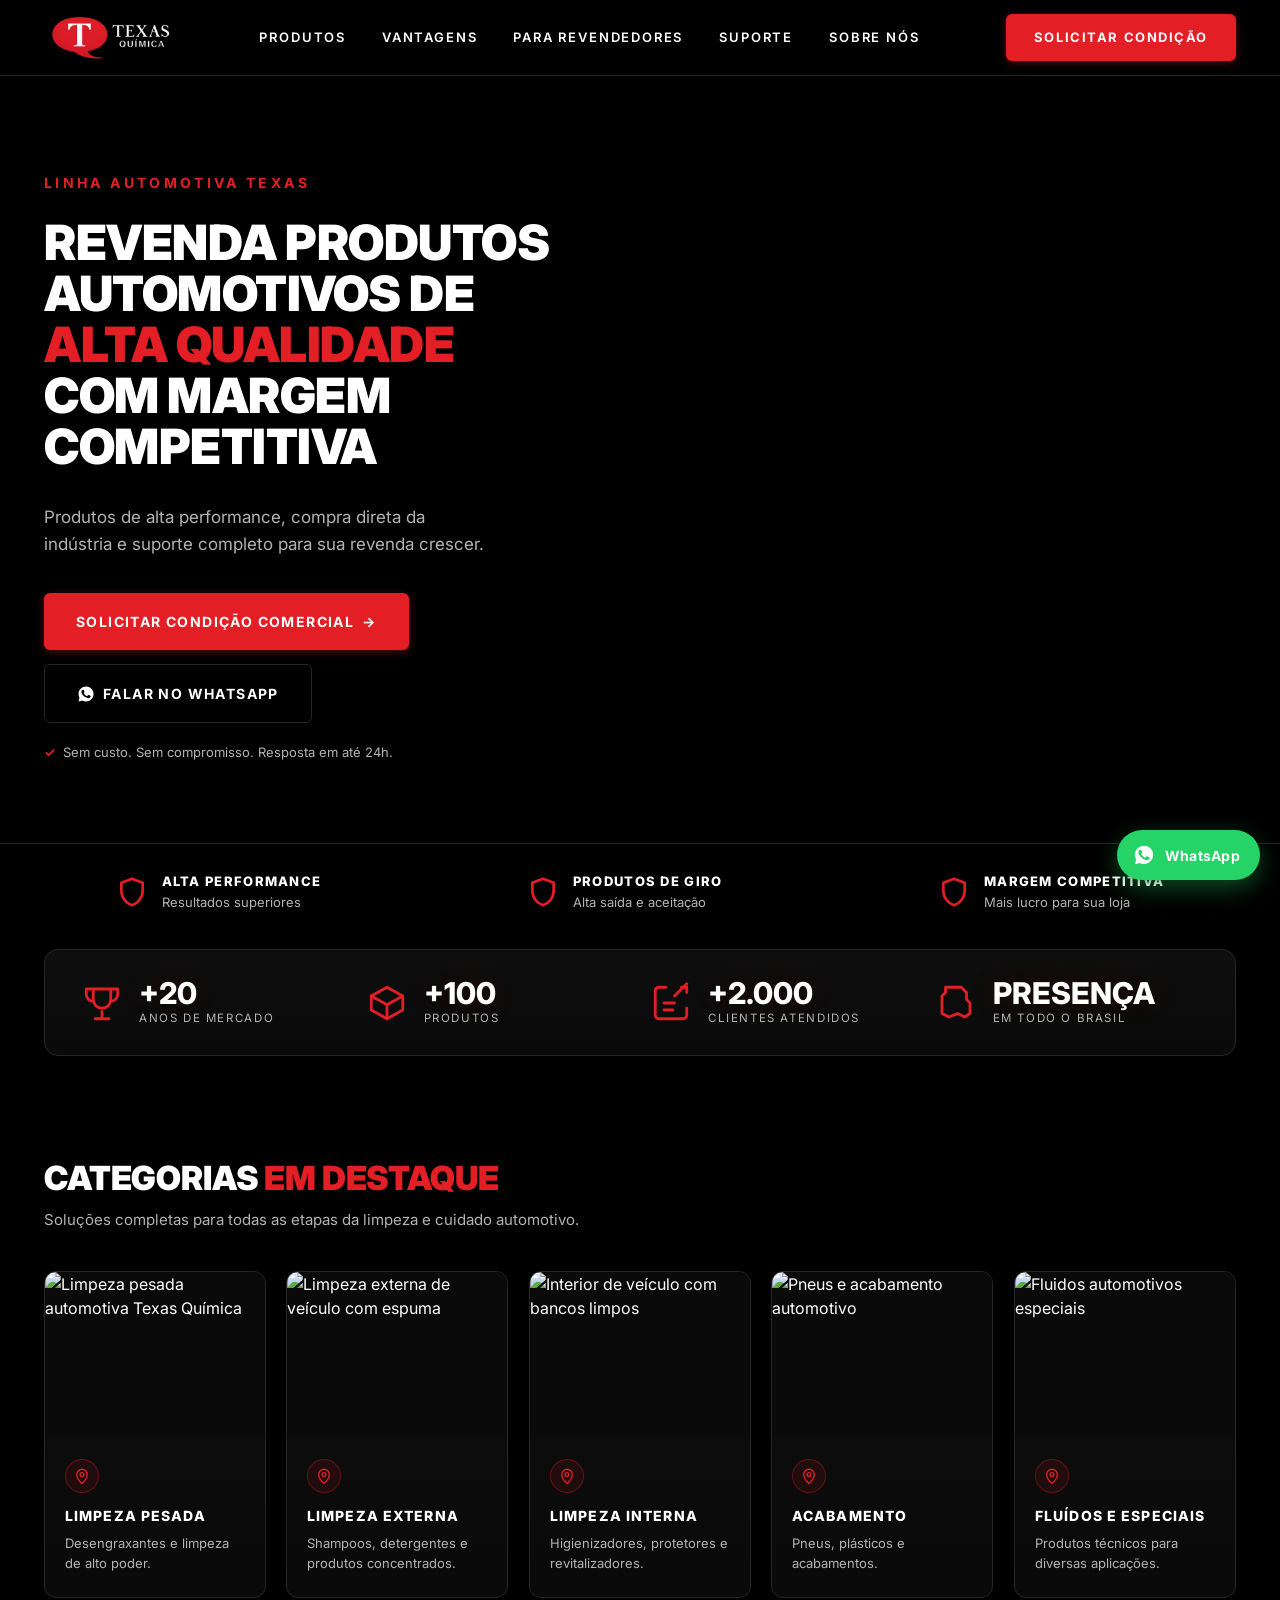
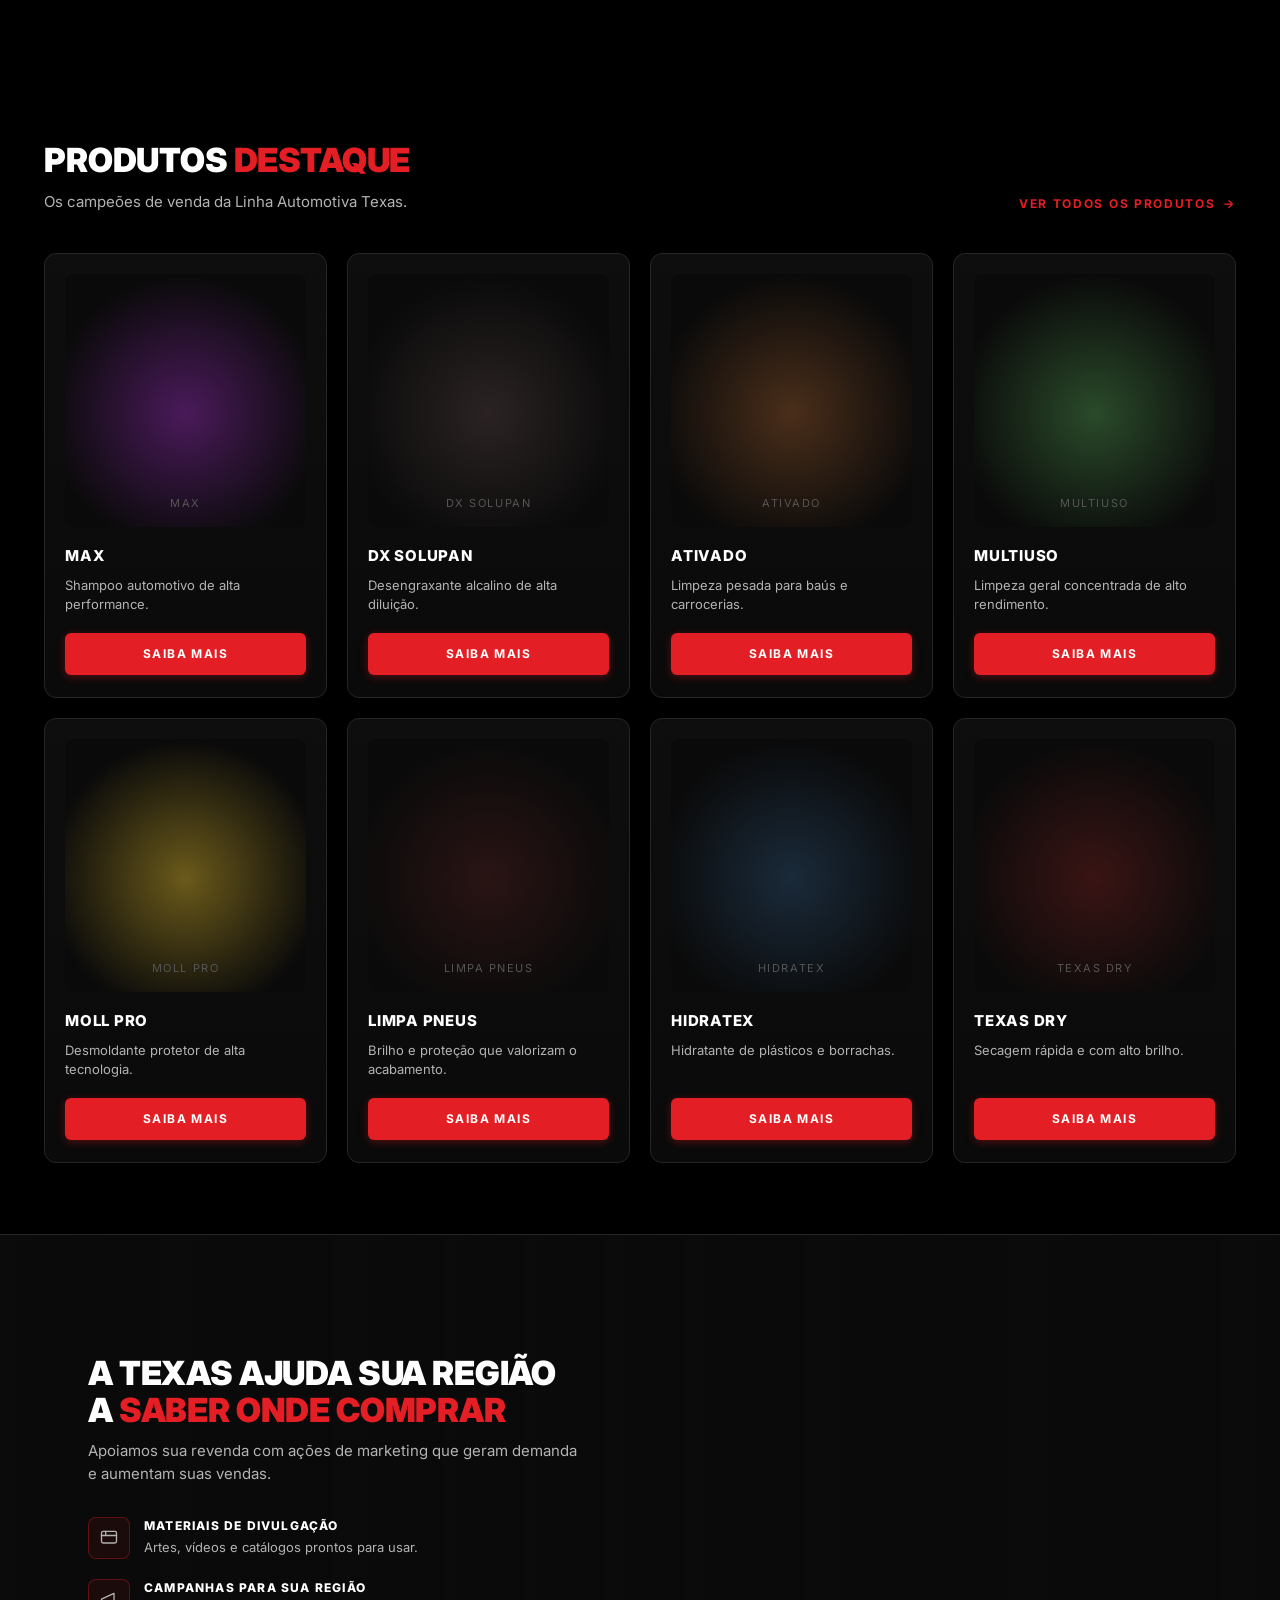
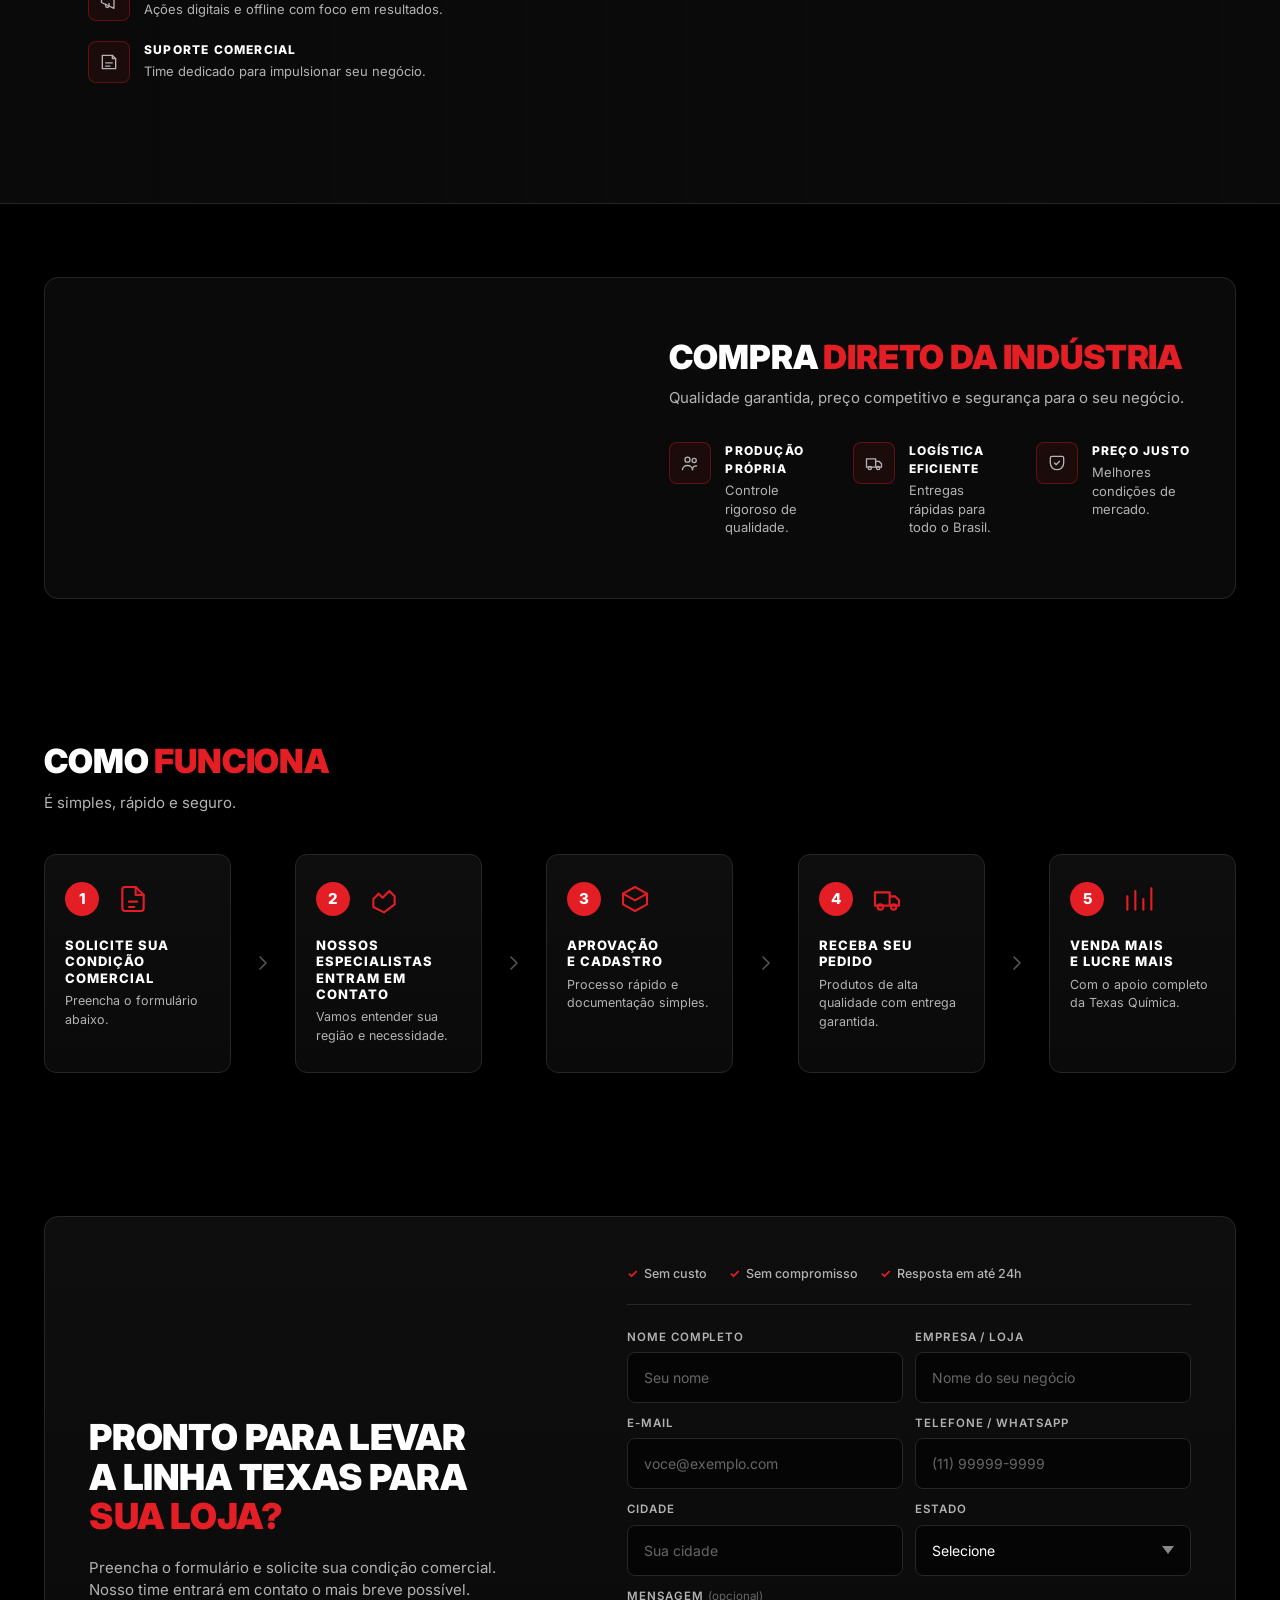
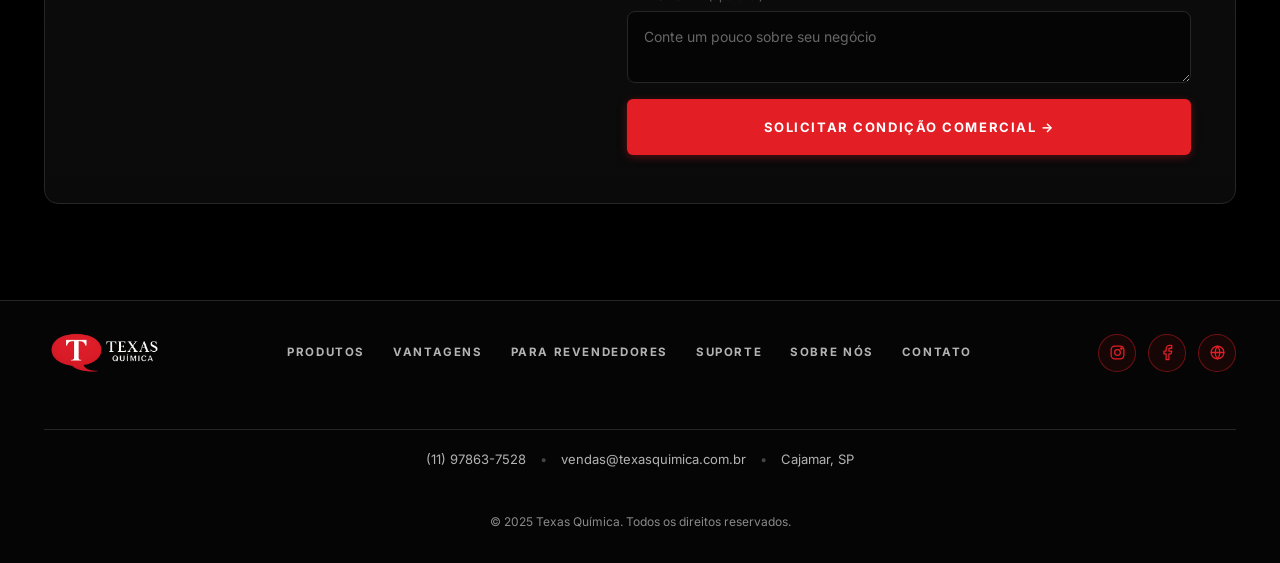
==== commit c7341f97: "form: captura UTMs (session), envia payload completo pro Apps Script antes de redirecionar" ====
--- a/index.html
+++ b/index.html
@@ -813,6 +813,18 @@
     if (typeof fbq === 'function') fbq('trackCustom', event, params || {});
   };
 
+  // ============= URL PARAMS + UTMs (persistem por sessao) =============
+  const APPS_SCRIPT_URL = 'COLE_AQUI_A_URL_DO_APPS_SCRIPT';
+  const UTM_KEYS = ['utm_source','utm_medium','utm_campaign','utm_content','utm_term','gclid','fbclid'];
+  (function persistUTMs(){
+    const url = new URL(window.location.href);
+    UTM_KEYS.forEach(k => {
+      const v = url.searchParams.get(k);
+      if (v) sessionStorage.setItem('tx_' + k, v);
+    });
+  })();
+  const getUTM = (k) => sessionStorage.getItem('tx_' + k) || '';
+
   // Form submit com loading -> dispara generate_lead -> redireciona pra obrigado
   const form = document.getElementById('form-solicitar');
   if (form) {
@@ -841,8 +853,42 @@
         value: 1,
         currency: 'BRL'
       });
-      // TODO: substituir por POST real (Formspree, endpoint, etc)
-      await new Promise(r => setTimeout(r, 700));
+
+      // Monta payload completo pra Apps Script (planilha + CRM)
+      const payload = {
+        nome: form.nome.value.trim(),
+        empresa: form.empresa.value.trim(),
+        email: form.email.value.trim(),
+        telefone: form.telefone.value.trim(),
+        cidade: form.cidade.value.trim(),
+        estado: estado,
+        mensagem: (form.mensagem.value || '').trim(),
+        url: window.location.href,
+        referrer: document.referrer || '',
+        user_agent: navigator.userAgent,
+        timestamp_iso: new Date().toISOString(),
+        utm_source: getUTM('utm_source'),
+        utm_medium: getUTM('utm_medium'),
+        utm_campaign: getUTM('utm_campaign'),
+        utm_content: getUTM('utm_content'),
+        utm_term: getUTM('utm_term'),
+        gclid: getUTM('gclid'),
+        fbclid: getUTM('fbclid')
+      };
+
+      // Envia pro Apps Script (nao bloqueia redirect se falhar)
+      try {
+        if (APPS_SCRIPT_URL && !APPS_SCRIPT_URL.includes('COLE_AQUI')) {
+          await fetch(APPS_SCRIPT_URL, {
+            method: 'POST',
+            headers: { 'Content-Type': 'text/plain;charset=utf-8' },
+            body: JSON.stringify(payload)
+          });
+        }
+      } catch (err) {
+        console.warn('Falha ao enviar pro Apps Script:', err);
+      }
+
       window.location.href = 'obrigado.html';
     });
   }
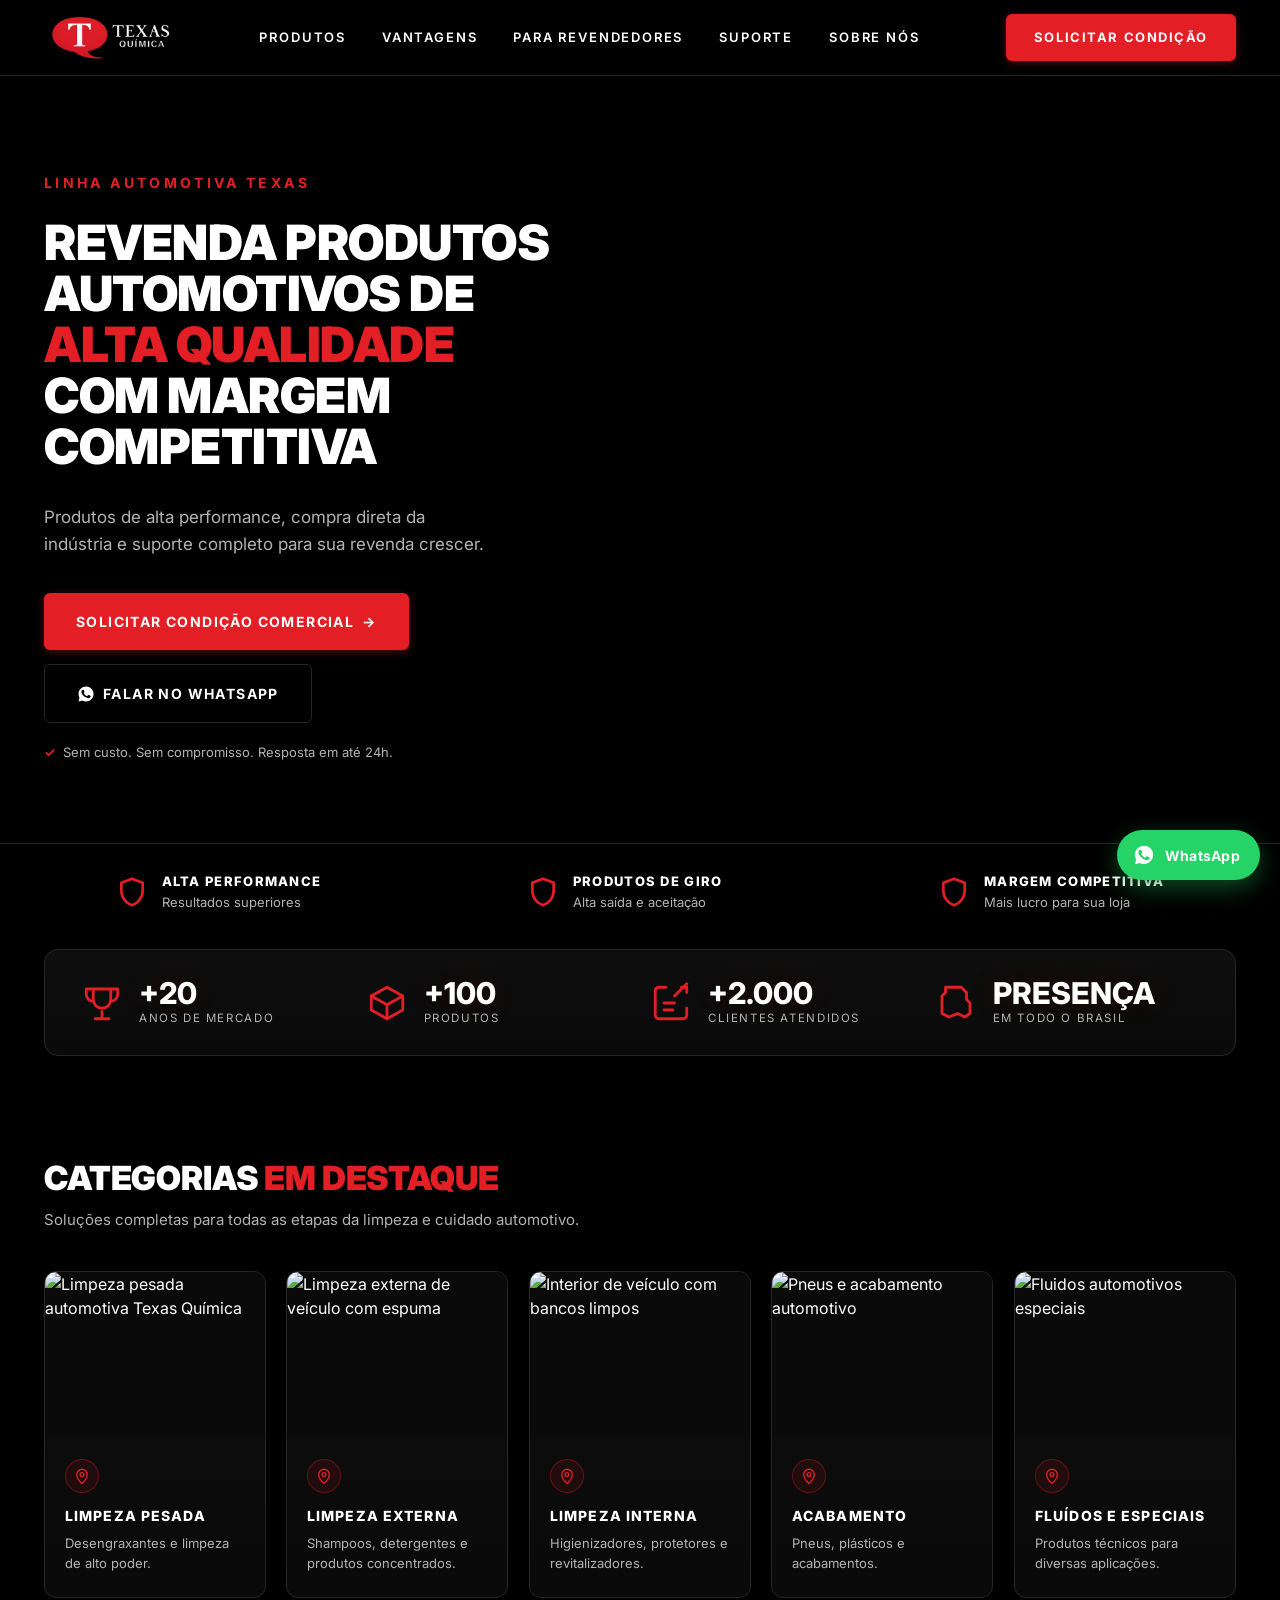
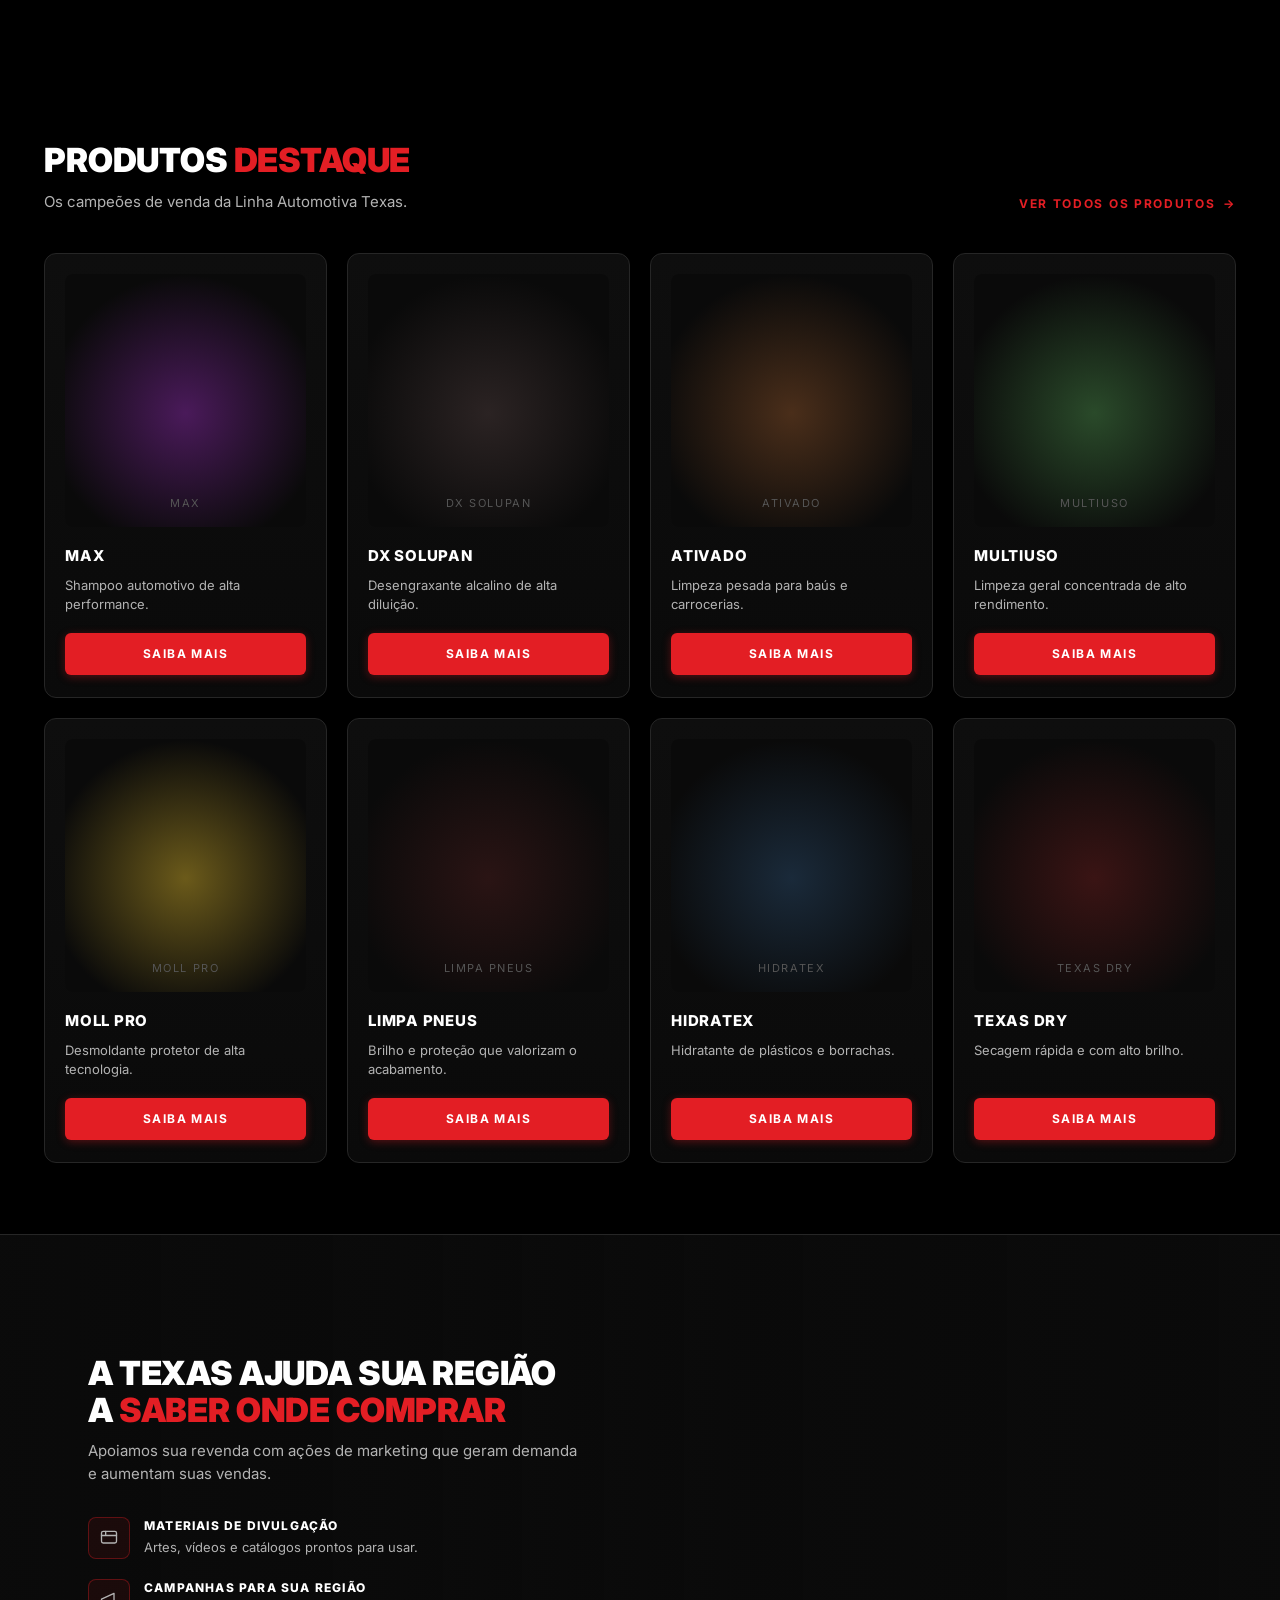
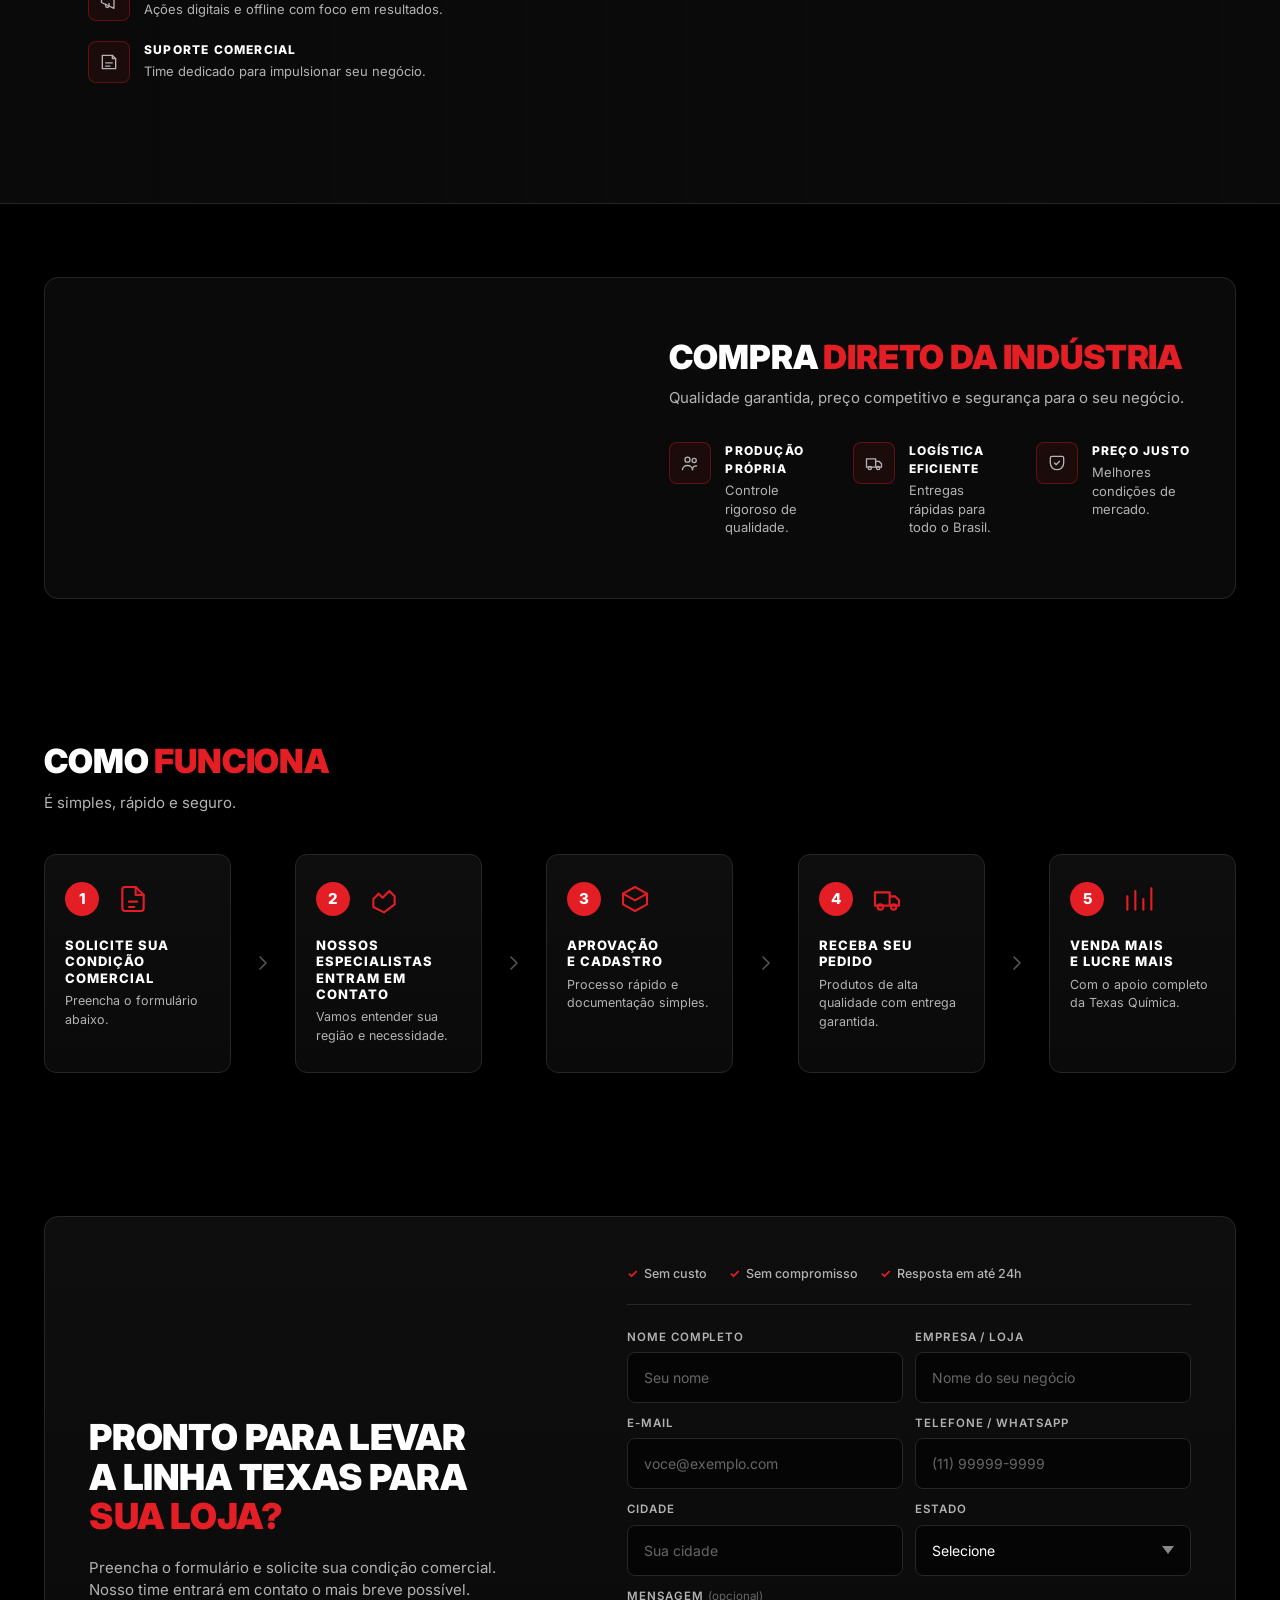
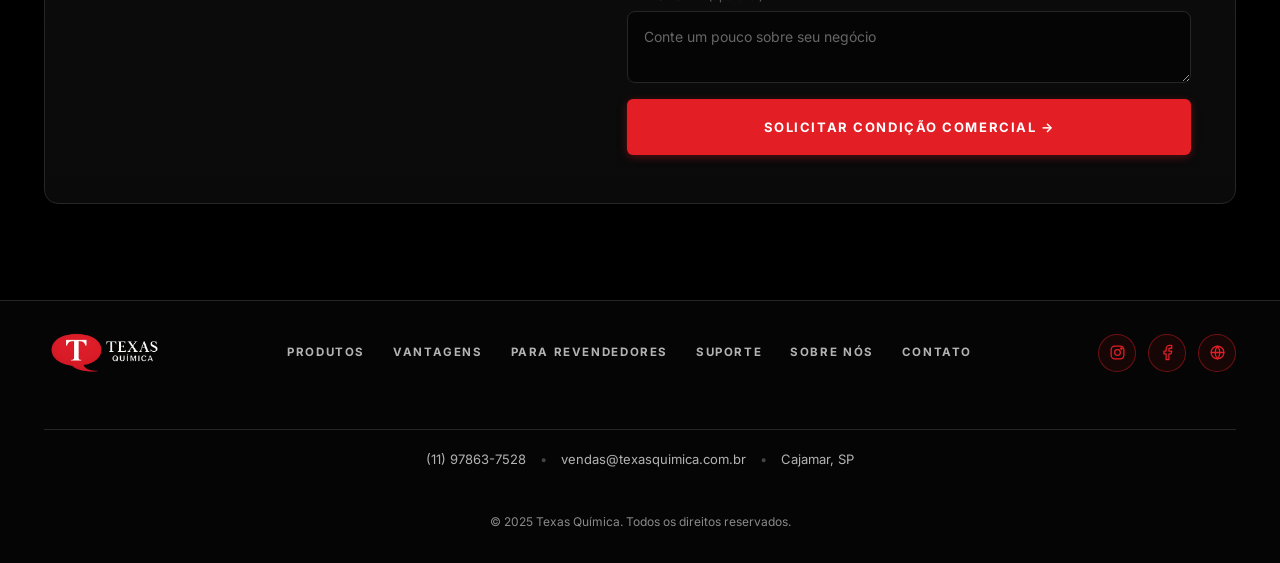
==== commit 243ba317: "form: liga endpoint do Apps Script (grava planilha + envia CRM Dros)" ====
--- a/index.html
+++ b/index.html
@@ -814,7 +814,7 @@
   };
 
   // ============= URL PARAMS + UTMs (persistem por sessao) =============
-  const APPS_SCRIPT_URL = 'COLE_AQUI_A_URL_DO_APPS_SCRIPT';
+  const APPS_SCRIPT_URL = 'https://script.google.com/macros/s/AKfycbywsiP-N28uHIbAKXlzkfiRIEwRyBZLSAWUFoReVxzkZwa-alX1rocGrEeQs63d80zENg/exec';
   const UTM_KEYS = ['utm_source','utm_medium','utm_campaign','utm_content','utm_term','gclid','fbclid'];
   (function persistUTMs(){
     const url = new URL(window.location.href);
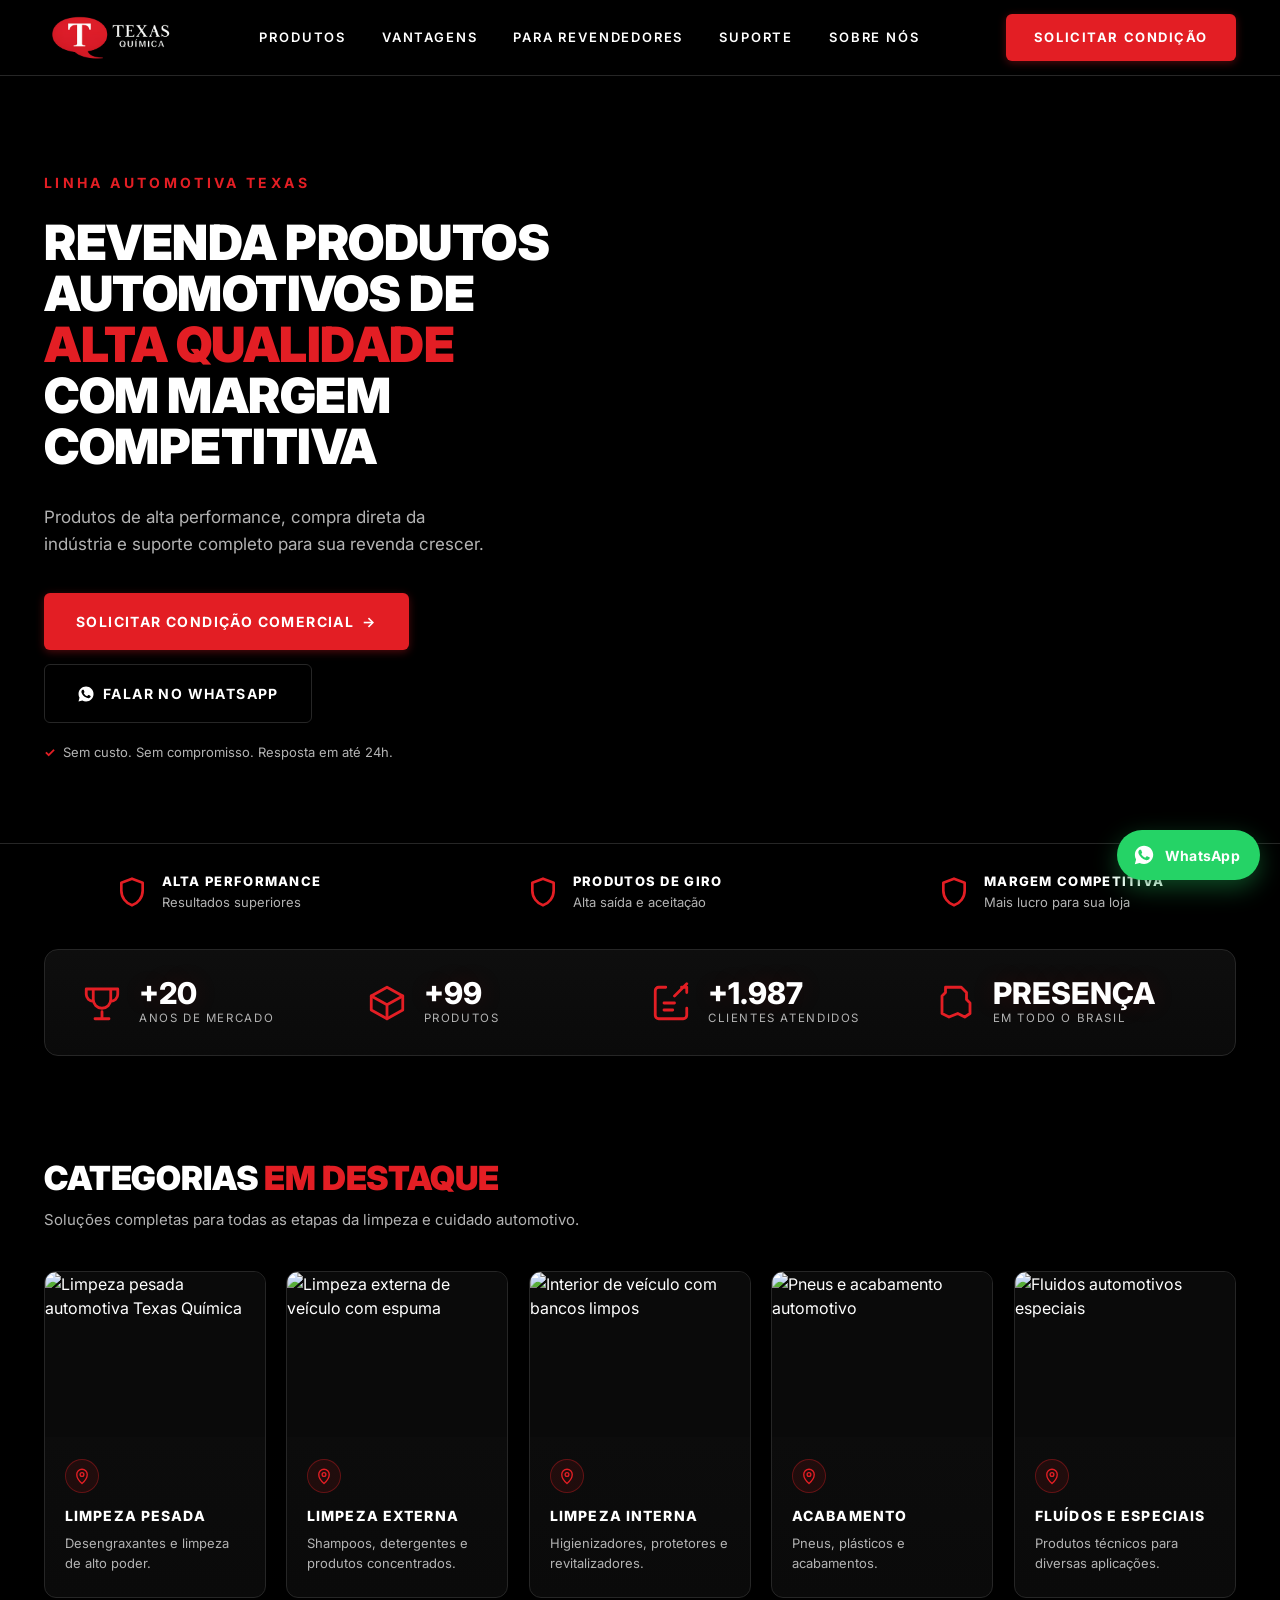
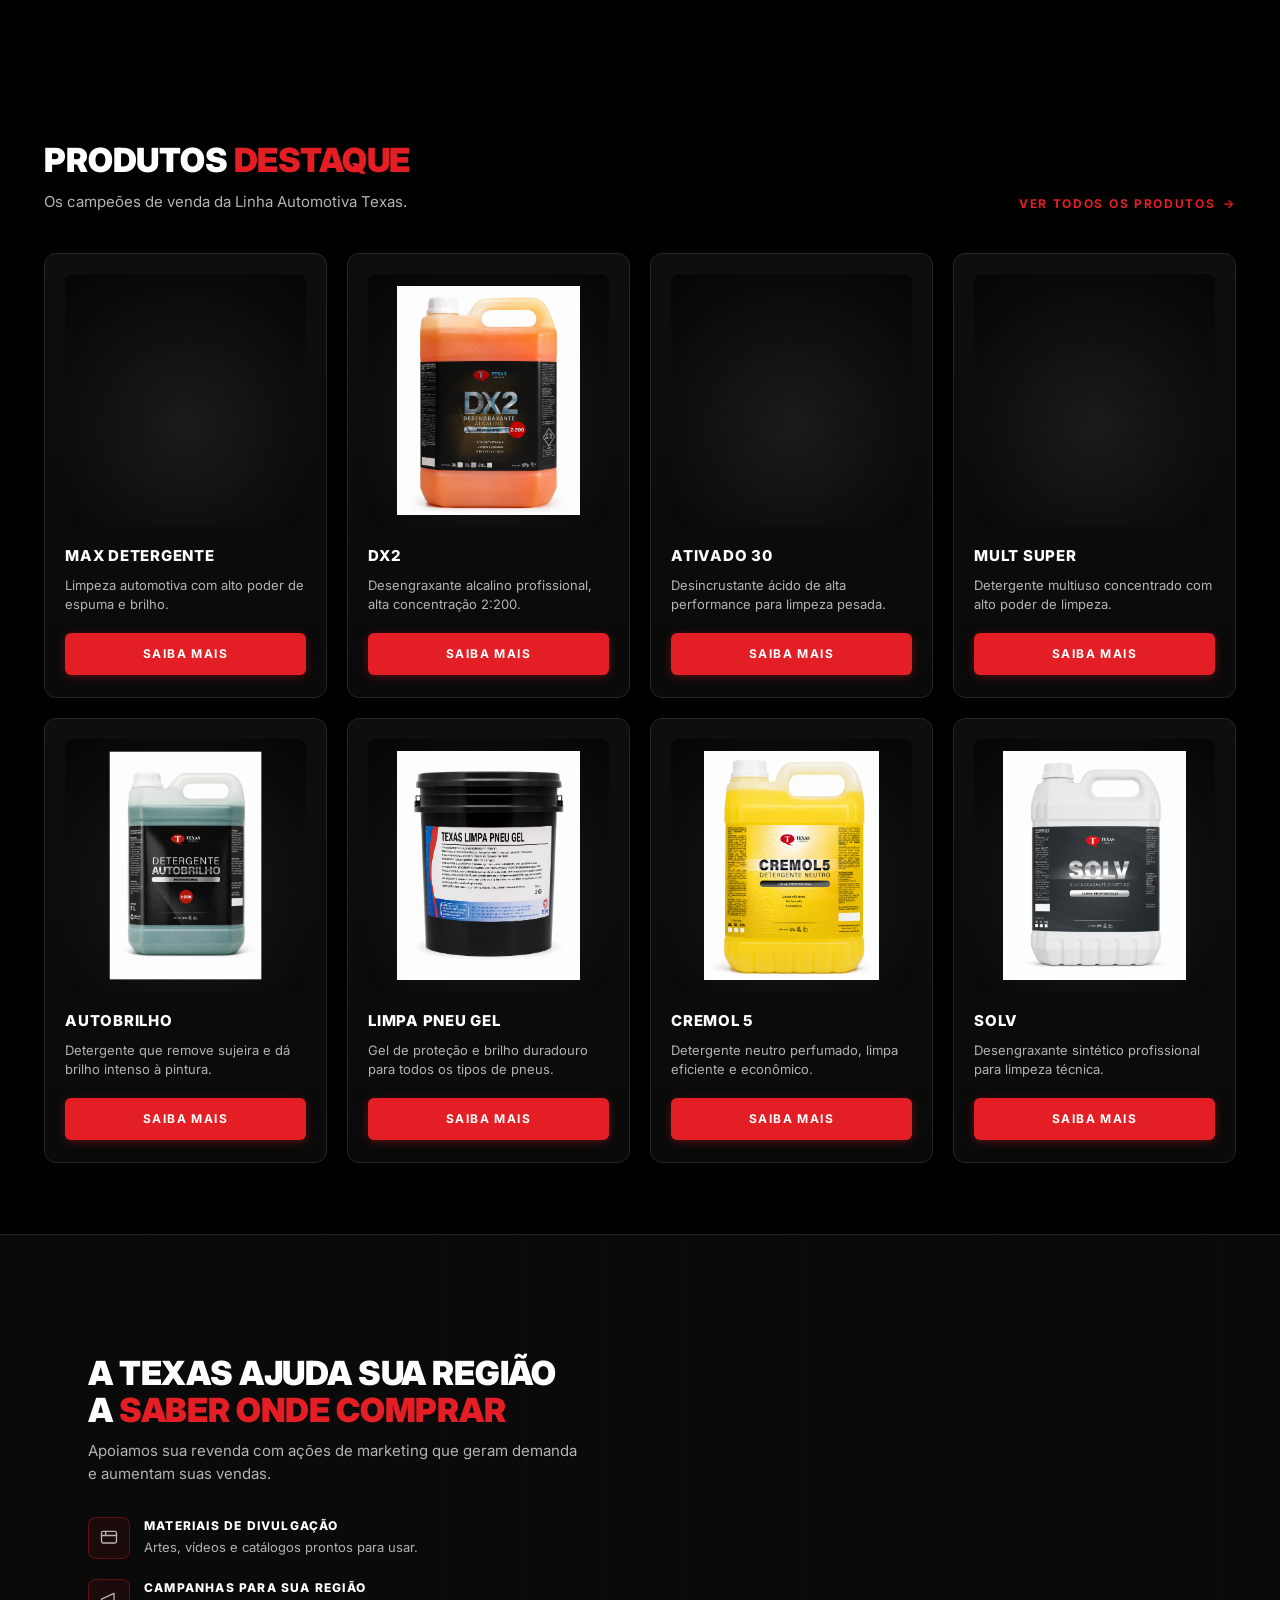
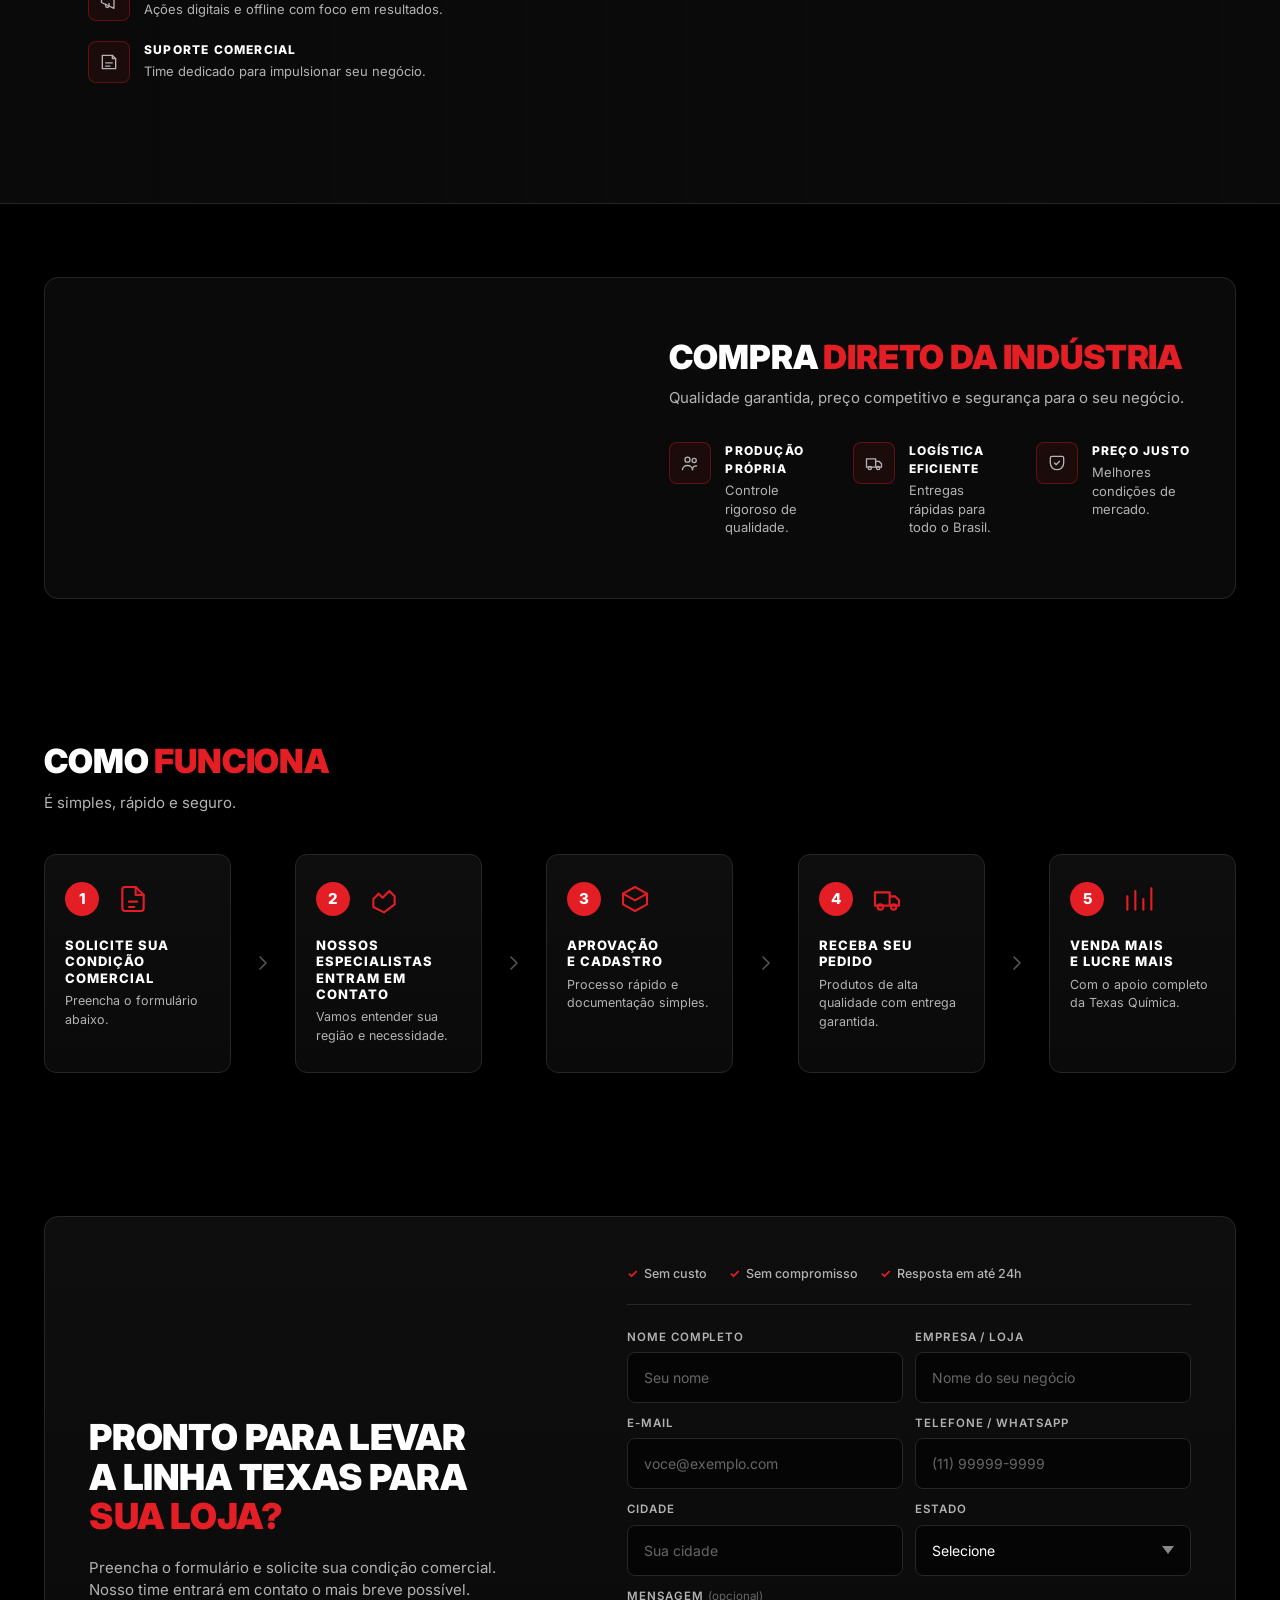
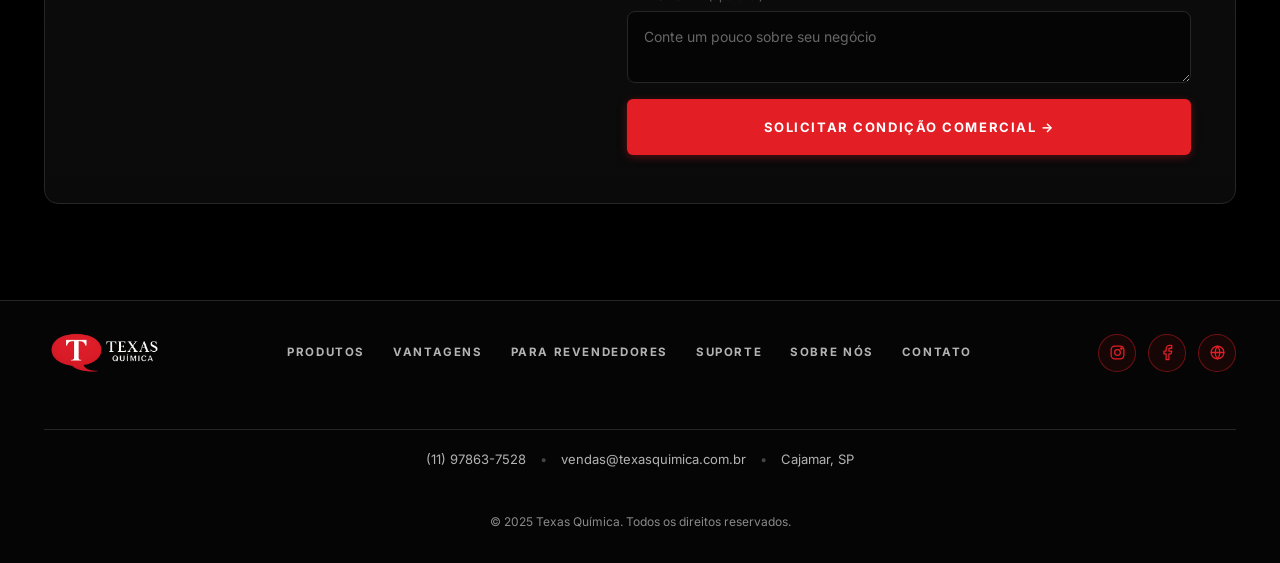
==== commit d0d6cc2c: "feat: banners hero novos (desktop1 + mobile1) + 8 produtos reais com fotos e descricoes conferidas p" ====
--- a/index.html
+++ b/index.html
@@ -43,7 +43,7 @@
 <link rel="canonical" href="https://revendedor.texasquimica.com.br/">
 
 <!-- ============= PRELOAD LCP ============= -->
-<link rel="preload" as="image" href="assets/img/banner-hero.png" fetchpriority="high">
+<link rel="preload" as="image" href="assets/img/texas-quimica-banner-desktop1.png" fetchpriority="high">
 <link rel="preload" as="image" href="assets/img/logo-texas-quimica.png">
 <link rel="preload" as="style" href="assets/css/styles.css">
 
@@ -406,51 +406,51 @@
 
       <div class="prod-grid">
         <article class="prod-card reveal">
-          <div class="prod-img prod-img-max" role="img" aria-label="MAX"></div>
-          <h3>MAX</h3>
-          <p>Shampoo automotivo de alta performance.</p>
+          <img class="prod-img" src="assets/img/max-detergente.png" alt="MAX Detergente limpeza automotiva Texas Química" loading="lazy" decoding="async" width="600" height="600">
+          <h3>MAX DETERGENTE</h3>
+          <p>Limpeza automotiva com alto poder de espuma e brilho.</p>
           <a href="#solicitar" class="btn btn-primary btn-full">SAIBA MAIS</a>
         </article>
         <article class="prod-card reveal">
-          <div class="prod-img prod-img-dx" role="img" aria-label="DX Solupan"></div>
-          <h3>DX SOLUPAN</h3>
-          <p>Desengraxante alcalino de alta diluição.</p>
+          <img class="prod-img" src="assets/img/dx-solupan.png" alt="DX2 Desengraxante alcalino profissional Texas Química" loading="lazy" decoding="async" width="600" height="600">
+          <h3>DX2</h3>
+          <p>Desengraxante alcalino profissional, alta concentração 2:200.</p>
           <a href="#solicitar" class="btn btn-primary btn-full">SAIBA MAIS</a>
         </article>
         <article class="prod-card reveal">
-          <div class="prod-img prod-img-ativado" role="img" aria-label="Ativado"></div>
-          <h3>ATIVADO</h3>
-          <p>Limpeza pesada para baús e carrocerias.</p>
+          <img class="prod-img" src="assets/img/ativado.png" alt="Ativado 30 desincrustante ácido Texas Química" loading="lazy" decoding="async" width="600" height="600">
+          <h3>ATIVADO 30</h3>
+          <p>Desincrustante ácido de alta performance para limpeza pesada.</p>
           <a href="#solicitar" class="btn btn-primary btn-full">SAIBA MAIS</a>
         </article>
         <article class="prod-card reveal">
-          <div class="prod-img prod-img-multiuso" role="img" aria-label="Multiuso"></div>
-          <h3>MULTIUSO</h3>
-          <p>Limpeza geral concentrada de alto rendimento.</p>
+          <img class="prod-img" src="assets/img/mult-super.png" alt="Mult Super detergente multiuso Texas Química" loading="lazy" decoding="async" width="600" height="600">
+          <h3>MULT SUPER</h3>
+          <p>Detergente multiuso concentrado com alto poder de limpeza.</p>
           <a href="#solicitar" class="btn btn-primary btn-full">SAIBA MAIS</a>
         </article>
         <article class="prod-card reveal">
-          <div class="prod-img prod-img-moll" role="img" aria-label="Moll Pro"></div>
-          <h3>MOLL PRO</h3>
-          <p>Desmoldante protetor de alta tecnologia.</p>
+          <img class="prod-img" src="assets/img/auto-brilho.png" alt="Detergente Autobrilho profissional Texas Química" loading="lazy" decoding="async" width="600" height="600">
+          <h3>AUTOBRILHO</h3>
+          <p>Detergente que remove sujeira e dá brilho intenso à pintura.</p>
           <a href="#solicitar" class="btn btn-primary btn-full">SAIBA MAIS</a>
         </article>
         <article class="prod-card reveal">
-          <div class="prod-img prod-img-pneus" role="img" aria-label="Limpa Pneus"></div>
-          <h3>LIMPA PNEUS</h3>
-          <p>Brilho e proteção que valorizam o acabamento.</p>
+          <img class="prod-img" src="assets/img/limpa-pneu.png" alt="Texas Limpa Pneu Gel Texas Química" loading="lazy" decoding="async" width="600" height="600">
+          <h3>LIMPA PNEU GEL</h3>
+          <p>Gel de proteção e brilho duradouro para todos os tipos de pneus.</p>
           <a href="#solicitar" class="btn btn-primary btn-full">SAIBA MAIS</a>
         </article>
         <article class="prod-card reveal">
-          <div class="prod-img prod-img-hidra" role="img" aria-label="Hidratex"></div>
-          <h3>HIDRATEX</h3>
-          <p>Hidratante de plásticos e borrachas.</p>
+          <img class="prod-img" src="assets/img/cremol.png" alt="Cremol 5 detergente neutro Texas Química" loading="lazy" decoding="async" width="600" height="600">
+          <h3>CREMOL 5</h3>
+          <p>Detergente neutro perfumado, limpa eficiente e econômico.</p>
           <a href="#solicitar" class="btn btn-primary btn-full">SAIBA MAIS</a>
         </article>
         <article class="prod-card reveal">
-          <div class="prod-img prod-img-dry" role="img" aria-label="Texas Dry"></div>
-          <h3>TEXAS DRY</h3>
-          <p>Secagem rápida e com alto brilho.</p>
+          <img class="prod-img" src="assets/img/solv.png" alt="SOLV desengraxante sintético Texas Química" loading="lazy" decoding="async" width="600" height="600">
+          <h3>SOLV</h3>
+          <p>Desengraxante sintético profissional para limpeza técnica.</p>
           <a href="#solicitar" class="btn btn-primary btn-full">SAIBA MAIS</a>
         </article>
       </div>
--- a/assets/css/styles.css
+++ b/assets/css/styles.css
@@ -169,7 +169,7 @@
   position: relative;
   background:
     linear-gradient(90deg, rgba(0,0,0,0.92) 0%, rgba(0,0,0,0.78) 32%, rgba(0,0,0,0.35) 55%, rgba(0,0,0,0.05) 78%, rgba(0,0,0,0) 100%),
-    url('../img/banner-hero.png') center right / cover no-repeat,
+    url('../img/texas-quimica-banner-desktop1.png') center right / cover no-repeat,
     var(--color-bg);
   padding: 96px 0 80px;
   overflow: hidden;
@@ -561,33 +561,19 @@
   border-color: rgba(227,30,36,0.4);
 }
 .prod-img {
+  width: 100%;
   aspect-ratio: 1 / 1.05;
+  object-fit: contain;
+  display: block;
   background: radial-gradient(circle at 50% 60%, #1a1a1a, #050505);
   border-radius: 8px;
   margin-bottom: 18px;
-  position: relative;
-}
-.prod-img::after {
-  content: attr(aria-label);
-  position: absolute;
-  inset: 0;
-  display: flex;
-  align-items: flex-end;
-  justify-content: center;
-  padding-bottom: 16px;
-  color: #444;
-  font-size: 11px;
-  letter-spacing: 0.14em;
-  text-transform: uppercase;
-}
-.prod-img-max      { background: radial-gradient(circle at 50% 55%, #4a1a5a, #0a0a0a 75%); }
-.prod-img-dx       { background: radial-gradient(circle at 50% 55%, #2b2323, #0a0a0a 75%); }
-.prod-img-ativado  { background: radial-gradient(circle at 50% 55%, #4a2e1a, #0a0a0a 75%); }
-.prod-img-multiuso { background: radial-gradient(circle at 50% 55%, #2a4a2a, #0a0a0a 75%); }
-.prod-img-moll     { background: radial-gradient(circle at 50% 55%, #6b5a1a, #0a0a0a 75%); }
-.prod-img-pneus    { background: radial-gradient(circle at 50% 55%, #2a1414, #0a0a0a 75%); }
-.prod-img-hidra    { background: radial-gradient(circle at 50% 55%, #1a2a3a, #0a0a0a 75%); }
-.prod-img-dry      { background: radial-gradient(circle at 50% 55%, #3a1414, #0a0a0a 75%); }
+  padding: 12px;
+  transition: transform 0.35s cubic-bezier(0.22, 1, 0.36, 1);
+}
+.prod-card:hover .prod-img {
+  transform: scale(1.04);
+}
 
 .prod-card h3 {
   margin: 0 0 8px;
@@ -1206,8 +1192,6 @@
 /* Melhorar contraste do copyright */
 .footer-copy { color: #8a8a8a; }
 .hero-visual-placeholder span,
-.cat-img::after,
-.prod-img::after,
 .panel-visual-regiao::after,
 .panel-visual-industria::after,
 .step-arrow { color: #555 !important; }
@@ -1243,12 +1227,15 @@
   .form-wrap { grid-template-columns: 1fr; padding: 40px 32px; gap: 32px; }
 }
 
-/* Tablet menor: hero empilha, sem banner */
+/* Tablet menor: hero empilha, banner mobile */
 @media (max-width: 900px) {
   .hero {
     padding: 56px 0 48px;
-    min-height: auto;
-    background: var(--color-bg);
+    min-height: 560px;
+    background:
+      linear-gradient(180deg, rgba(0,0,0,0.85) 0%, rgba(0,0,0,0.55) 45%, rgba(0,0,0,0.20) 75%, rgba(0,0,0,0.05) 100%),
+      url('../img/texas-quimica-banner-mobile1.png') center center / cover no-repeat,
+      var(--color-bg);
   }
   .hero-inner { display: block; }
   .hero-copy { max-width: 100%; }
@@ -1286,13 +1273,16 @@
   .footer-nav { justify-content: center; }
 }
 
-/* Mobile: hero preto puro, sem banner */
+/* Mobile: hero com banner mobile especifico */
 @media (max-width: 820px) {
   :root { --header-height: 72px; }
   .hero {
     padding: 44px 0 40px;
-    min-height: auto;
-    background: var(--color-bg);
+    min-height: 520px;
+    background:
+      linear-gradient(180deg, rgba(0,0,0,0.90) 0%, rgba(0,0,0,0.62) 42%, rgba(0,0,0,0.25) 75%, rgba(0,0,0,0.05) 100%),
+      url('../img/texas-quimica-banner-mobile1.png') center center / cover no-repeat,
+      var(--color-bg);
   }
   .container { padding: 0 16px; }
   .header-inner {
--- a/assets/css/styles.css
+++ b/assets/css/styles.css
@@ -169,7 +169,7 @@
   position: relative;
   background:
     linear-gradient(90deg, rgba(0,0,0,0.92) 0%, rgba(0,0,0,0.78) 32%, rgba(0,0,0,0.35) 55%, rgba(0,0,0,0.05) 78%, rgba(0,0,0,0) 100%),
-    url('../img/banner-hero.png') center right / cover no-repeat,
+    url('../img/texas-quimica-banner-desktop1.png') center right / cover no-repeat,
     var(--color-bg);
   padding: 96px 0 80px;
   overflow: hidden;
@@ -561,33 +561,19 @@
   border-color: rgba(227,30,36,0.4);
 }
 .prod-img {
+  width: 100%;
   aspect-ratio: 1 / 1.05;
+  object-fit: contain;
+  display: block;
   background: radial-gradient(circle at 50% 60%, #1a1a1a, #050505);
   border-radius: 8px;
   margin-bottom: 18px;
-  position: relative;
-}
-.prod-img::after {
-  content: attr(aria-label);
-  position: absolute;
-  inset: 0;
-  display: flex;
-  align-items: flex-end;
-  justify-content: center;
-  padding-bottom: 16px;
-  color: #444;
-  font-size: 11px;
-  letter-spacing: 0.14em;
-  text-transform: uppercase;
-}
-.prod-img-max      { background: radial-gradient(circle at 50% 55%, #4a1a5a, #0a0a0a 75%); }
-.prod-img-dx       { background: radial-gradient(circle at 50% 55%, #2b2323, #0a0a0a 75%); }
-.prod-img-ativado  { background: radial-gradient(circle at 50% 55%, #4a2e1a, #0a0a0a 75%); }
-.prod-img-multiuso { background: radial-gradient(circle at 50% 55%, #2a4a2a, #0a0a0a 75%); }
-.prod-img-moll     { background: radial-gradient(circle at 50% 55%, #6b5a1a, #0a0a0a 75%); }
-.prod-img-pneus    { background: radial-gradient(circle at 50% 55%, #2a1414, #0a0a0a 75%); }
-.prod-img-hidra    { background: radial-gradient(circle at 50% 55%, #1a2a3a, #0a0a0a 75%); }
-.prod-img-dry      { background: radial-gradient(circle at 50% 55%, #3a1414, #0a0a0a 75%); }
+  padding: 12px;
+  transition: transform 0.35s cubic-bezier(0.22, 1, 0.36, 1);
+}
+.prod-card:hover .prod-img {
+  transform: scale(1.04);
+}
 
 .prod-card h3 {
   margin: 0 0 8px;
@@ -1206,8 +1192,6 @@
 /* Melhorar contraste do copyright */
 .footer-copy { color: #8a8a8a; }
 .hero-visual-placeholder span,
-.cat-img::after,
-.prod-img::after,
 .panel-visual-regiao::after,
 .panel-visual-industria::after,
 .step-arrow { color: #555 !important; }
@@ -1243,12 +1227,15 @@
   .form-wrap { grid-template-columns: 1fr; padding: 40px 32px; gap: 32px; }
 }
 
-/* Tablet menor: hero empilha, sem banner */
+/* Tablet menor: hero empilha, banner mobile */
 @media (max-width: 900px) {
   .hero {
     padding: 56px 0 48px;
-    min-height: auto;
-    background: var(--color-bg);
+    min-height: 560px;
+    background:
+      linear-gradient(180deg, rgba(0,0,0,0.85) 0%, rgba(0,0,0,0.55) 45%, rgba(0,0,0,0.20) 75%, rgba(0,0,0,0.05) 100%),
+      url('../img/texas-quimica-banner-mobile1.png') center center / cover no-repeat,
+      var(--color-bg);
   }
   .hero-inner { display: block; }
   .hero-copy { max-width: 100%; }
@@ -1286,13 +1273,16 @@
   .footer-nav { justify-content: center; }
 }
 
-/* Mobile: hero preto puro, sem banner */
+/* Mobile: hero com banner mobile especifico */
 @media (max-width: 820px) {
   :root { --header-height: 72px; }
   .hero {
     padding: 44px 0 40px;
-    min-height: auto;
-    background: var(--color-bg);
+    min-height: 520px;
+    background:
+      linear-gradient(180deg, rgba(0,0,0,0.90) 0%, rgba(0,0,0,0.62) 42%, rgba(0,0,0,0.25) 75%, rgba(0,0,0,0.05) 100%),
+      url('../img/texas-quimica-banner-mobile1.png') center center / cover no-repeat,
+      var(--color-bg);
   }
   .container { padding: 0 16px; }
   .header-inner {
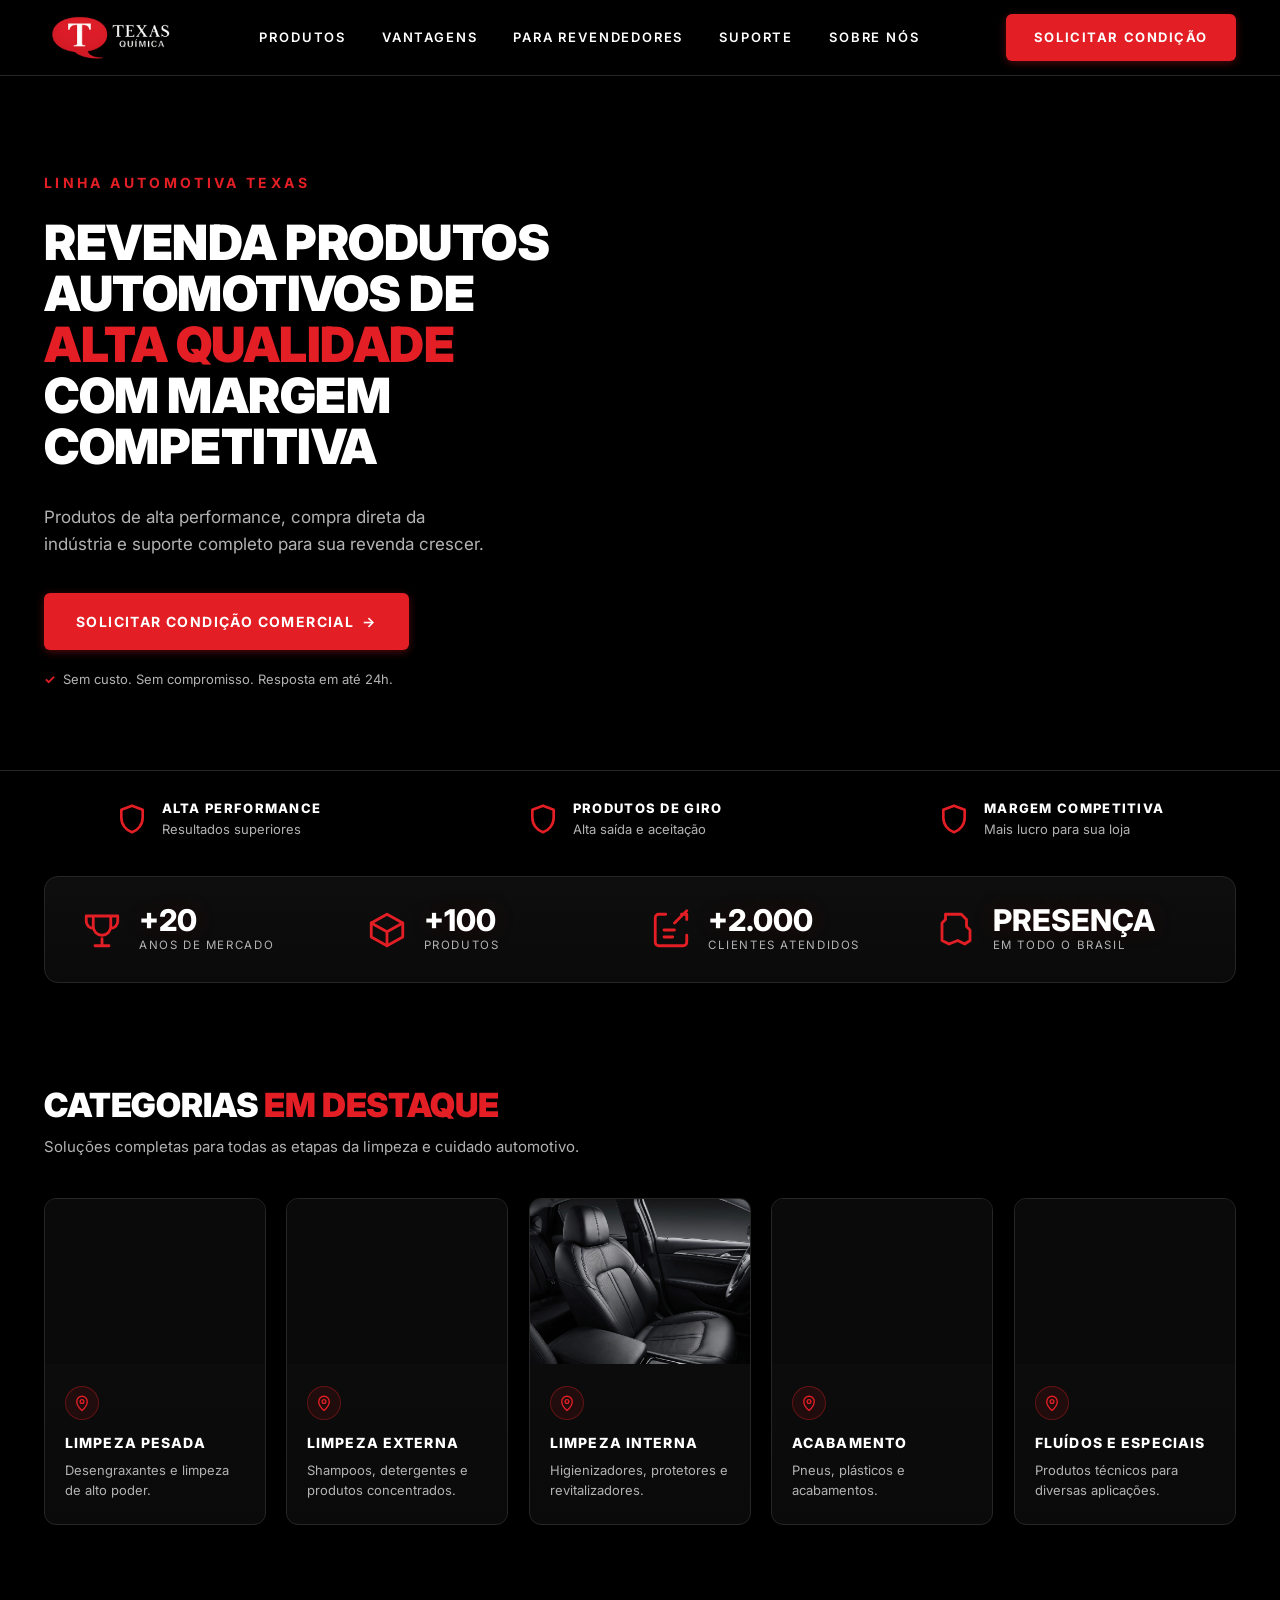
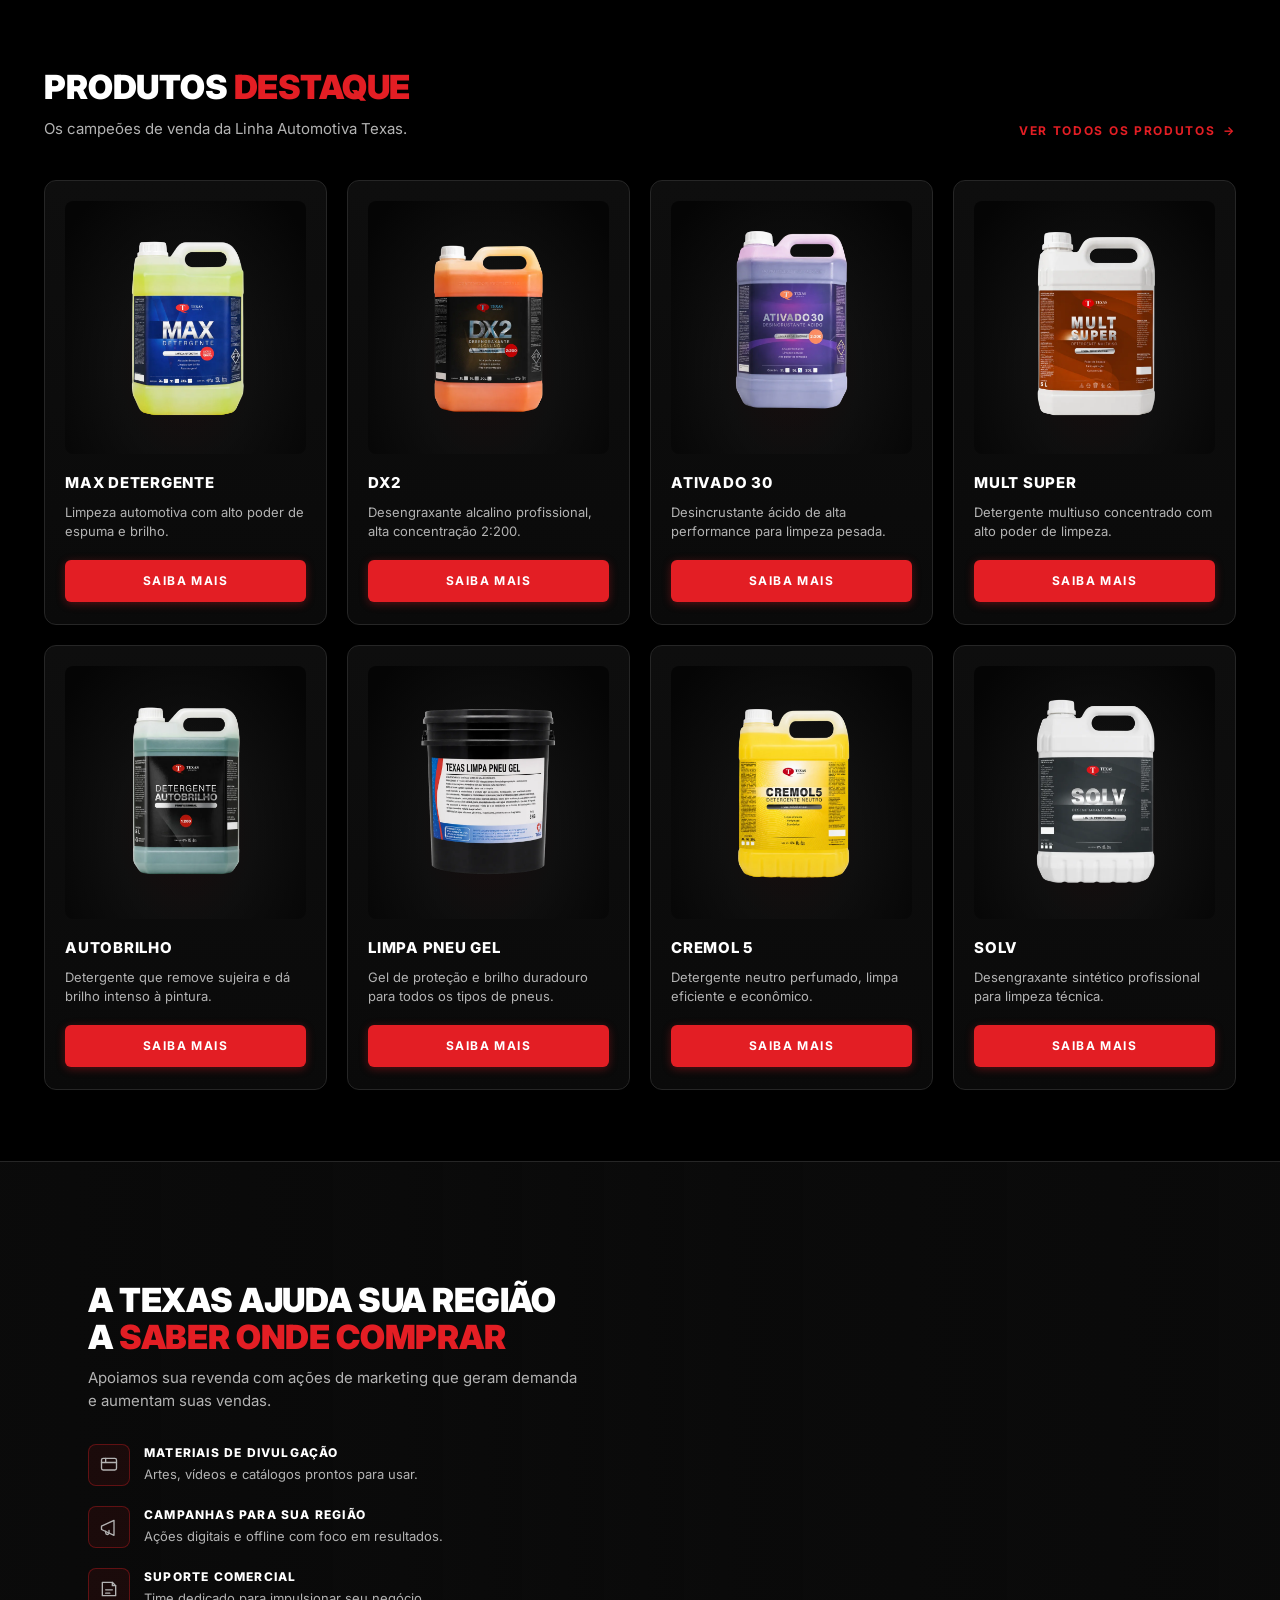
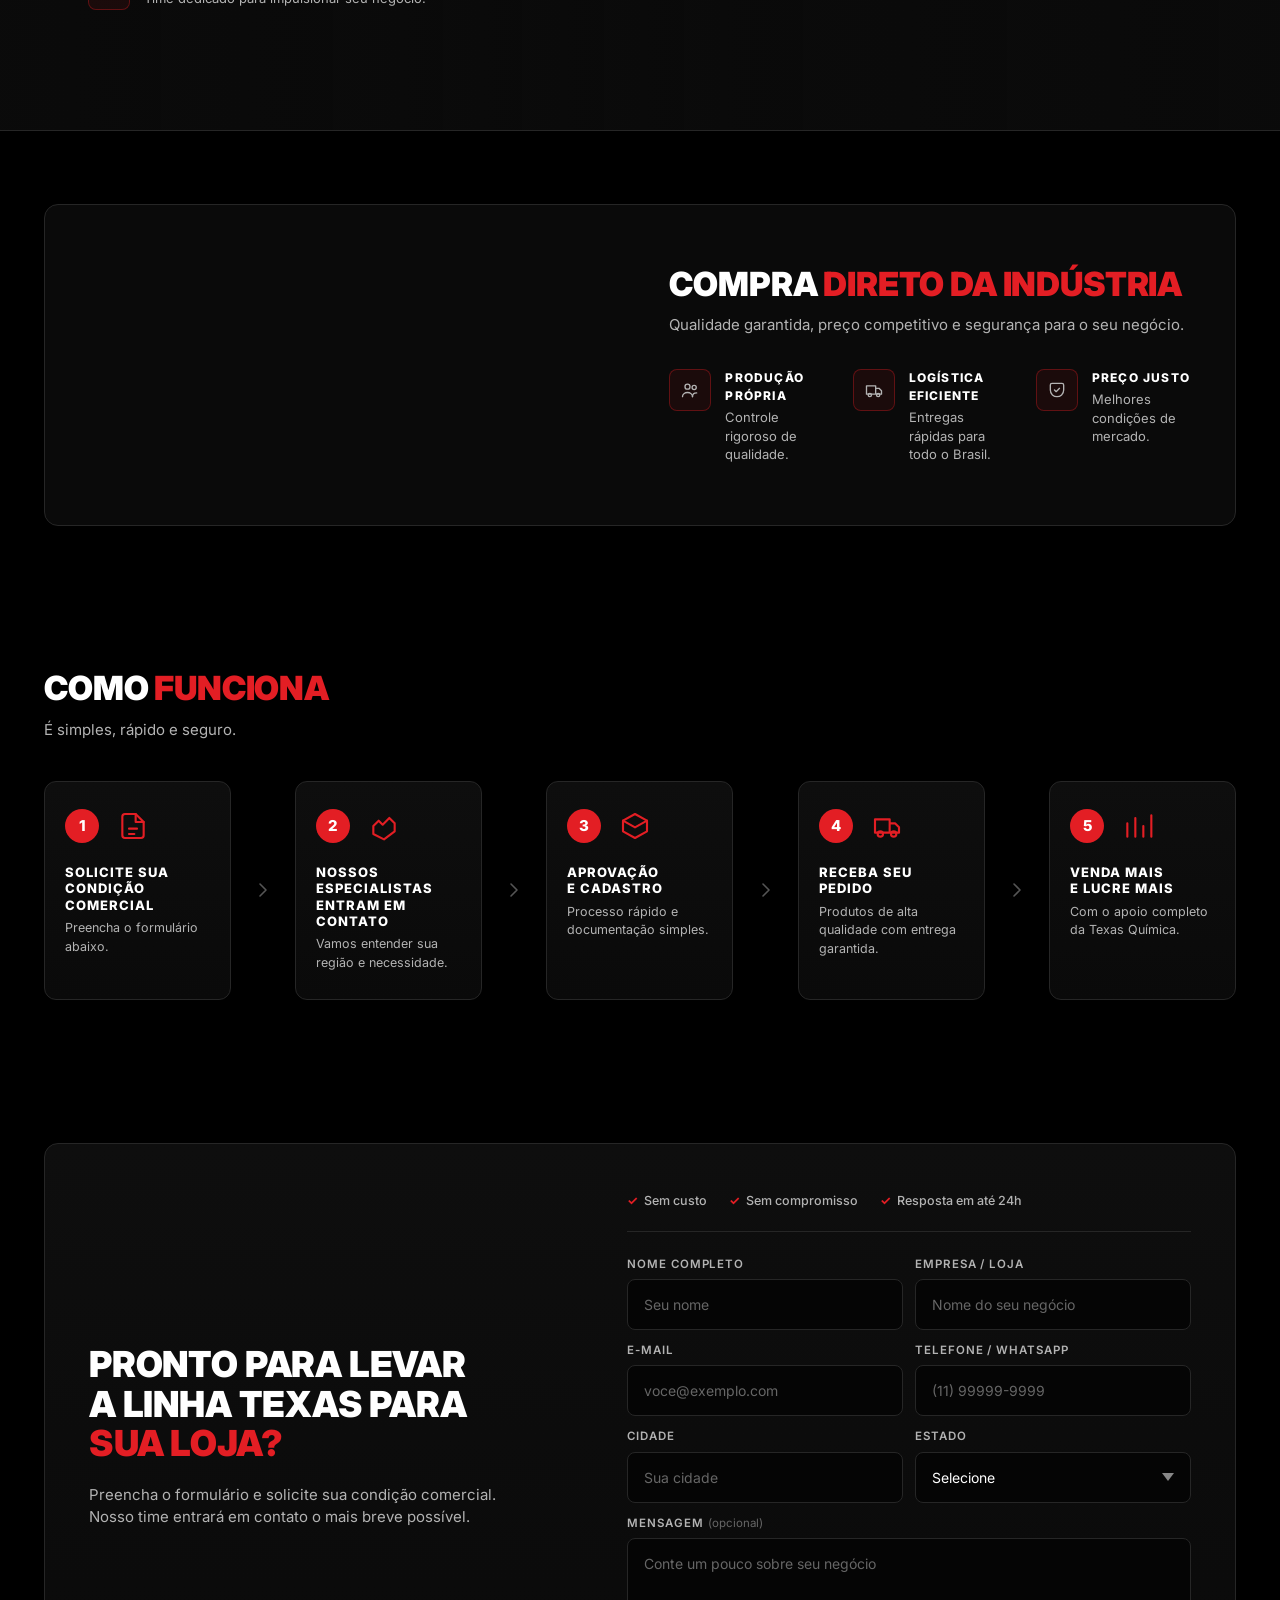
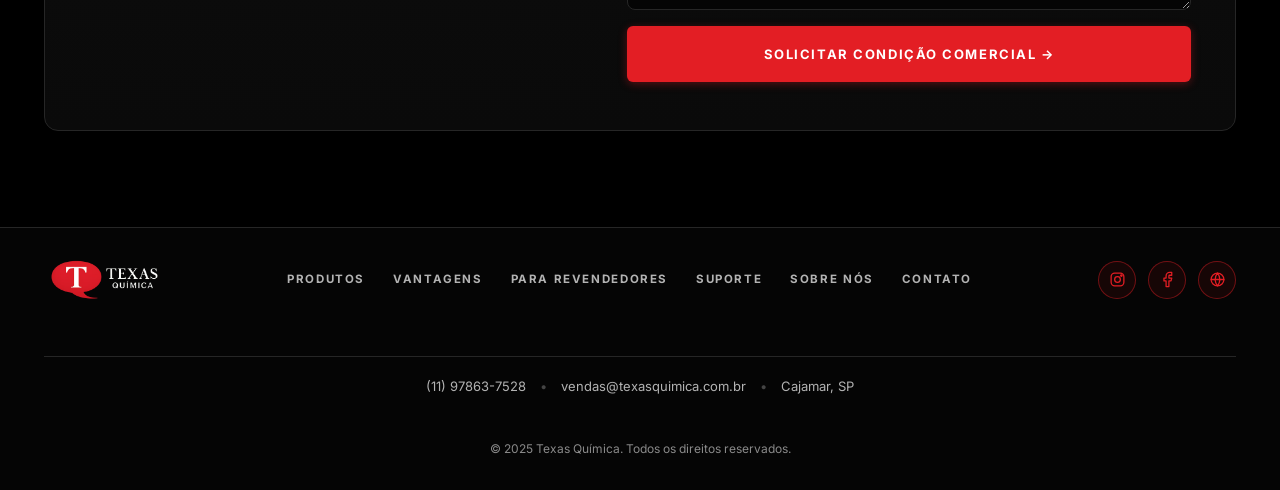
==== commit cd75ae13: "perf: converte 14 PNGs pra WebP (-96% peso) + remove botoes WhatsApp - Imagens: 46MB -> 1.7MB total " ====
--- a/index.html
+++ b/index.html
@@ -43,7 +43,7 @@
 <link rel="canonical" href="https://revendedor.texasquimica.com.br/">
 
 <!-- ============= PRELOAD LCP ============= -->
-<link rel="preload" as="image" href="assets/img/texas-quimica-banner-desktop1.png" fetchpriority="high">
+<link rel="preload" as="image" href="assets/img/texas-quimica-banner-desktop1.webp" fetchpriority="high">
 <link rel="preload" as="image" href="assets/img/logo-texas-quimica.png">
 <link rel="preload" as="style" href="assets/css/styles.css">
 
@@ -232,10 +232,6 @@
           <a href="#solicitar" class="btn btn-primary btn-lg">
             SOLICITAR CONDIÇÃO COMERCIAL <span aria-hidden="true">→</span>
           </a>
-          <a href="https://wa.me/5511978637528?text=Ol%C3%A1%2C%20quero%20ser%20revendedor%20Texas%20Qu%C3%ADmica" target="_blank" rel="noopener" class="btn btn-ghost btn-lg">
-            <svg width="18" height="18" viewBox="0 0 24 24" fill="currentColor" aria-hidden="true"><path d="M12.04 2.004c-5.52 0-10 4.48-10 10 0 1.77.46 3.47 1.33 4.98L2 22l5.16-1.36c1.45.79 3.08 1.2 4.88 1.2h.01c5.52 0 10-4.48 10-10s-4.48-9.84-10.01-9.84zm5.85 14.14c-.25.7-1.46 1.34-2.03 1.42-.52.08-1.17.11-1.9-.12-.44-.14-1-.32-1.72-.63-3.03-1.31-5.01-4.36-5.16-4.56-.15-.2-1.24-1.65-1.24-3.15s.79-2.24 1.07-2.54c.28-.31.61-.38.81-.38h.58c.19 0 .44-.07.69.53.25.6.85 2.09.93 2.24.07.15.13.32.02.52-.1.2-.15.32-.3.5-.15.17-.32.39-.46.53-.15.15-.31.32-.13.62.17.31.79 1.31 1.7 2.12 1.17 1.04 2.15 1.36 2.46 1.52.31.15.49.13.67-.08.18-.2.77-.9.98-1.21.2-.31.41-.26.68-.15.27.1 1.75.83 2.05.98.3.15.5.22.57.35.08.13.08.76-.16 1.46z"/></svg>
-            FALAR NO WHATSAPP
-          </a>
         </div>
         <p class="hero-trust">
           <span aria-hidden="true">✓</span> Sem custo. Sem compromisso. Resposta em até 24h.
@@ -340,7 +336,7 @@
 
       <div class="cat-grid">
         <article class="cat-card reveal">
-          <img class="cat-img" src="assets/img/limpeza-pesada-texaquimica.png" alt="Limpeza pesada automotiva Texas Química" loading="lazy" decoding="async" width="600" height="450">
+          <img class="cat-img" src="assets/img/limpeza-pesada-texaquimica.webp" alt="Limpeza pesada automotiva Texas Química" loading="lazy" decoding="async" width="600" height="450">
           <div class="cat-body">
             <span class="cat-pin" aria-hidden="true">
               <svg viewBox="0 0 24 24" fill="none" stroke="currentColor" stroke-width="1.8" stroke-linecap="round" stroke-linejoin="round"><path d="M12 22s7-6 7-12a7 7 0 0 0-14 0c0 6 7 12 7 12z"/><circle cx="12" cy="10" r="2.5"/></svg>
@@ -350,7 +346,7 @@
           </div>
         </article>
         <article class="cat-card reveal">
-          <img class="cat-img" src="assets/img/limpeza-externa-texaquimica.png" alt="Limpeza externa de veículo com espuma" loading="lazy" decoding="async" width="600" height="450">
+          <img class="cat-img" src="assets/img/limpeza-externa-texaquimica.webp" alt="Limpeza externa de veículo com espuma" loading="lazy" decoding="async" width="600" height="450">
           <div class="cat-body">
             <span class="cat-pin" aria-hidden="true">
               <svg viewBox="0 0 24 24" fill="none" stroke="currentColor" stroke-width="1.8" stroke-linecap="round" stroke-linejoin="round"><path d="M12 22s7-6 7-12a7 7 0 0 0-14 0c0 6 7 12 7 12z"/><circle cx="12" cy="10" r="2.5"/></svg>
@@ -360,7 +356,7 @@
           </div>
         </article>
         <article class="cat-card reveal">
-          <img class="cat-img" src="assets/img/limpeza-interna-texaquimica.png" alt="Interior de veículo com bancos limpos" loading="lazy" decoding="async" width="600" height="450">
+          <img class="cat-img" src="assets/img/limpeza-interna-texaquimica.webp" alt="Interior de veículo com bancos limpos" loading="lazy" decoding="async" width="600" height="450">
           <div class="cat-body">
             <span class="cat-pin" aria-hidden="true">
               <svg viewBox="0 0 24 24" fill="none" stroke="currentColor" stroke-width="1.8" stroke-linecap="round" stroke-linejoin="round"><path d="M12 22s7-6 7-12a7 7 0 0 0-14 0c0 6 7 12 7 12z"/><circle cx="12" cy="10" r="2.5"/></svg>
@@ -370,7 +366,7 @@
           </div>
         </article>
         <article class="cat-card reveal">
-          <img class="cat-img" src="assets/img/acabamento-texasquimica.png" alt="Pneus e acabamento automotivo" loading="lazy" decoding="async" width="600" height="450">
+          <img class="cat-img" src="assets/img/acabamento-texasquimica.webp" alt="Pneus e acabamento automotivo" loading="lazy" decoding="async" width="600" height="450">
           <div class="cat-body">
             <span class="cat-pin" aria-hidden="true">
               <svg viewBox="0 0 24 24" fill="none" stroke="currentColor" stroke-width="1.8" stroke-linecap="round" stroke-linejoin="round"><path d="M12 22s7-6 7-12a7 7 0 0 0-14 0c0 6 7 12 7 12z"/><circle cx="12" cy="10" r="2.5"/></svg>
@@ -380,7 +376,7 @@
           </div>
         </article>
         <article class="cat-card reveal">
-          <img class="cat-img" src="assets/img/fluidos-especiais-texasquimica.png" alt="Fluidos automotivos especiais" loading="lazy" decoding="async" width="600" height="450">
+          <img class="cat-img" src="assets/img/fluidos-especiais-texasquimica.webp" alt="Fluidos automotivos especiais" loading="lazy" decoding="async" width="600" height="450">
           <div class="cat-body">
             <span class="cat-pin" aria-hidden="true">
               <svg viewBox="0 0 24 24" fill="none" stroke="currentColor" stroke-width="1.8" stroke-linecap="round" stroke-linejoin="round"><path d="M12 22s7-6 7-12a7 7 0 0 0-14 0c0 6 7 12 7 12z"/><circle cx="12" cy="10" r="2.5"/></svg>
@@ -406,49 +402,49 @@
 
       <div class="prod-grid">
         <article class="prod-card reveal">
-          <img class="prod-img" src="assets/img/max-detergente.png" alt="MAX Detergente limpeza automotiva Texas Química" loading="lazy" decoding="async" width="600" height="600">
+          <img class="prod-img" src="assets/img/max-detergente.webp" alt="MAX Detergente limpeza automotiva Texas Química" loading="lazy" decoding="async" width="600" height="600">
           <h3>MAX DETERGENTE</h3>
           <p>Limpeza automotiva com alto poder de espuma e brilho.</p>
           <a href="#solicitar" class="btn btn-primary btn-full">SAIBA MAIS</a>
         </article>
         <article class="prod-card reveal">
-          <img class="prod-img" src="assets/img/dx-solupan.png" alt="DX2 Desengraxante alcalino profissional Texas Química" loading="lazy" decoding="async" width="600" height="600">
+          <img class="prod-img" src="assets/img/dx-solupan.webp" alt="DX2 Desengraxante alcalino profissional Texas Química" loading="lazy" decoding="async" width="600" height="600">
           <h3>DX2</h3>
           <p>Desengraxante alcalino profissional, alta concentração 2:200.</p>
           <a href="#solicitar" class="btn btn-primary btn-full">SAIBA MAIS</a>
         </article>
         <article class="prod-card reveal">
-          <img class="prod-img" src="assets/img/ativado.png" alt="Ativado 30 desincrustante ácido Texas Química" loading="lazy" decoding="async" width="600" height="600">
+          <img class="prod-img" src="assets/img/ativado.webp" alt="Ativado 30 desincrustante ácido Texas Química" loading="lazy" decoding="async" width="600" height="600">
           <h3>ATIVADO 30</h3>
           <p>Desincrustante ácido de alta performance para limpeza pesada.</p>
           <a href="#solicitar" class="btn btn-primary btn-full">SAIBA MAIS</a>
         </article>
         <article class="prod-card reveal">
-          <img class="prod-img" src="assets/img/mult-super.png" alt="Mult Super detergente multiuso Texas Química" loading="lazy" decoding="async" width="600" height="600">
+          <img class="prod-img" src="assets/img/mult-super.webp" alt="Mult Super detergente multiuso Texas Química" loading="lazy" decoding="async" width="600" height="600">
           <h3>MULT SUPER</h3>
           <p>Detergente multiuso concentrado com alto poder de limpeza.</p>
           <a href="#solicitar" class="btn btn-primary btn-full">SAIBA MAIS</a>
         </article>
         <article class="prod-card reveal">
-          <img class="prod-img" src="assets/img/auto-brilho.png" alt="Detergente Autobrilho profissional Texas Química" loading="lazy" decoding="async" width="600" height="600">
+          <img class="prod-img" src="assets/img/auto-brilho.webp" alt="Detergente Autobrilho profissional Texas Química" loading="lazy" decoding="async" width="600" height="600">
           <h3>AUTOBRILHO</h3>
           <p>Detergente que remove sujeira e dá brilho intenso à pintura.</p>
           <a href="#solicitar" class="btn btn-primary btn-full">SAIBA MAIS</a>
         </article>
         <article class="prod-card reveal">
-          <img class="prod-img" src="assets/img/limpa-pneu.png" alt="Texas Limpa Pneu Gel Texas Química" loading="lazy" decoding="async" width="600" height="600">
+          <img class="prod-img" src="assets/img/limpa-pneu.webp" alt="Texas Limpa Pneu Gel Texas Química" loading="lazy" decoding="async" width="600" height="600">
           <h3>LIMPA PNEU GEL</h3>
           <p>Gel de proteção e brilho duradouro para todos os tipos de pneus.</p>
           <a href="#solicitar" class="btn btn-primary btn-full">SAIBA MAIS</a>
         </article>
         <article class="prod-card reveal">
-          <img class="prod-img" src="assets/img/cremol.png" alt="Cremol 5 detergente neutro Texas Química" loading="lazy" decoding="async" width="600" height="600">
+          <img class="prod-img" src="assets/img/cremol.webp" alt="Cremol 5 detergente neutro Texas Química" loading="lazy" decoding="async" width="600" height="600">
           <h3>CREMOL 5</h3>
           <p>Detergente neutro perfumado, limpa eficiente e econômico.</p>
           <a href="#solicitar" class="btn btn-primary btn-full">SAIBA MAIS</a>
         </article>
         <article class="prod-card reveal">
-          <img class="prod-img" src="assets/img/solv.png" alt="SOLV desengraxante sintético Texas Química" loading="lazy" decoding="async" width="600" height="600">
+          <img class="prod-img" src="assets/img/solv.webp" alt="SOLV desengraxante sintético Texas Química" loading="lazy" decoding="async" width="600" height="600">
           <h3>SOLV</h3>
           <p>Desengraxante sintético profissional para limpeza técnica.</p>
           <a href="#solicitar" class="btn btn-primary btn-full">SAIBA MAIS</a>
@@ -723,11 +719,6 @@
     </div>
   </footer>
 
-  <!-- ============= WHATSAPP FAB ============= -->
-  <a href="https://wa.me/5511978637528?text=Ol%C3%A1%2C%20quero%20ser%20revendedor%20Texas%20Qu%C3%ADmica" target="_blank" rel="noopener" class="fab-whatsapp" aria-label="Falar no WhatsApp com a Texas Química">
-    <svg viewBox="0 0 24 24" fill="currentColor" aria-hidden="true"><path d="M12.04 2.004c-5.52 0-10 4.48-10 10 0 1.77.46 3.47 1.33 4.98L2 22l5.16-1.36c1.45.79 3.08 1.2 4.88 1.2h.01c5.52 0 10-4.48 10-10s-4.48-9.84-10.01-9.84zm5.85 14.14c-.25.7-1.46 1.34-2.03 1.42-.52.08-1.17.11-1.9-.12-.44-.14-1-.32-1.72-.63-3.03-1.31-5.01-4.36-5.16-4.56-.15-.2-1.24-1.65-1.24-3.15s.79-2.24 1.07-2.54c.28-.31.61-.38.81-.38h.58c.19 0 .44-.07.69.53.25.6.85 2.09.93 2.24.07.15.13.32.02.52-.1.2-.15.32-.3.5-.15.17-.32.39-.46.53-.15.15-.31.32-.13.62.17.31.79 1.31 1.7 2.12 1.17 1.04 2.15 1.36 2.46 1.52.31.15.49.13.67-.08.18-.2.77-.9.98-1.21.2-.31.41-.26.68-.15.27.1 1.75.83 2.05.98.3.15.5.22.57.35.08.13.08.76-.16 1.46z"/></svg>
-    <span class="fab-whatsapp-label">WhatsApp</span>
-  </a>
 </main>
 
 <!-- ============= JS: menu mobile toggle + reveal on scroll ============= -->
@@ -893,21 +884,7 @@
     });
   }
 
-  // Tracking dos CTAs de WhatsApp
-  document.querySelectorAll('a[href*="wa.me"]').forEach(a => {
-    a.addEventListener('click', () => {
-      let location = 'unknown';
-      if (a.classList.contains('fab-whatsapp')) location = 'fab_flutuante';
-      else if (a.closest('.hero')) location = 'hero';
-      else if (a.closest('.footer-contact')) location = 'footer';
-      track('whatsapp_click', {
-        event_category: 'cta',
-        event_label: location,
-        link_url: a.href
-      });
-      fbTrack('Contact', { content_name: 'WhatsApp', source: location });
-    });
-  });
+  // (tracking WhatsApp removido — botoes retirados)
 
   // Tracking do CTA de scroll pro form (header + hero)
   document.querySelectorAll('a[href="#solicitar"]').forEach(a => {
--- a/assets/css/styles.css
+++ b/assets/css/styles.css
@@ -565,14 +565,15 @@
   aspect-ratio: 1 / 1.05;
   object-fit: contain;
   display: block;
-  background: radial-gradient(circle at 50% 60%, #1a1a1a, #050505);
+  background: radial-gradient(ellipse at 50% 65%, rgba(227,30,36,0.06) 0%, rgba(20,20,20,0.4) 40%, #050505 90%);
   border-radius: 8px;
   margin-bottom: 18px;
-  padding: 12px;
+  padding: 16px;
   transition: transform 0.35s cubic-bezier(0.22, 1, 0.36, 1);
 }
 .prod-card:hover .prod-img {
-  transform: scale(1.04);
+  transform: scale(1.04) translateY(-2px);
+  filter: drop-shadow(0 8px 16px rgba(0,0,0,0.4));
 }
 
 .prod-card h3 {
@@ -1230,11 +1231,11 @@
 /* Tablet menor: hero empilha, banner mobile */
 @media (max-width: 900px) {
   .hero {
-    padding: 56px 0 48px;
-    min-height: 560px;
+    padding: 56px 0 340px;
+    min-height: 760px;
     background:
-      linear-gradient(180deg, rgba(0,0,0,0.85) 0%, rgba(0,0,0,0.55) 45%, rgba(0,0,0,0.20) 75%, rgba(0,0,0,0.05) 100%),
-      url('../img/texas-quimica-banner-mobile1.png') center center / cover no-repeat,
+      linear-gradient(180deg, rgba(0,0,0,0.90) 0%, rgba(0,0,0,0.65) 32%, rgba(0,0,0,0.15) 58%, rgba(0,0,0,0) 100%),
+      url('../img/texas-quimica-banner-mobile1.png') center bottom / cover no-repeat,
       var(--color-bg);
   }
   .hero-inner { display: block; }
@@ -1277,11 +1278,11 @@
 @media (max-width: 820px) {
   :root { --header-height: 72px; }
   .hero {
-    padding: 44px 0 40px;
-    min-height: 520px;
+    padding: 44px 0 320px;
+    min-height: 720px;
     background:
-      linear-gradient(180deg, rgba(0,0,0,0.90) 0%, rgba(0,0,0,0.62) 42%, rgba(0,0,0,0.25) 75%, rgba(0,0,0,0.05) 100%),
-      url('../img/texas-quimica-banner-mobile1.png') center center / cover no-repeat,
+      linear-gradient(180deg, rgba(0,0,0,0.92) 0%, rgba(0,0,0,0.70) 30%, rgba(0,0,0,0.15) 55%, rgba(0,0,0,0) 100%),
+      url('../img/texas-quimica-banner-mobile1.png') center bottom / cover no-repeat,
       var(--color-bg);
   }
   .container { padding: 0 16px; }
--- a/assets/css/styles.css
+++ b/assets/css/styles.css
@@ -565,14 +565,15 @@
   aspect-ratio: 1 / 1.05;
   object-fit: contain;
   display: block;
-  background: radial-gradient(circle at 50% 60%, #1a1a1a, #050505);
+  background: radial-gradient(ellipse at 50% 65%, rgba(227,30,36,0.06) 0%, rgba(20,20,20,0.4) 40%, #050505 90%);
   border-radius: 8px;
   margin-bottom: 18px;
-  padding: 12px;
+  padding: 16px;
   transition: transform 0.35s cubic-bezier(0.22, 1, 0.36, 1);
 }
 .prod-card:hover .prod-img {
-  transform: scale(1.04);
+  transform: scale(1.04) translateY(-2px);
+  filter: drop-shadow(0 8px 16px rgba(0,0,0,0.4));
 }
 
 .prod-card h3 {
@@ -1230,11 +1231,11 @@
 /* Tablet menor: hero empilha, banner mobile */
 @media (max-width: 900px) {
   .hero {
-    padding: 56px 0 48px;
-    min-height: 560px;
+    padding: 56px 0 340px;
+    min-height: 760px;
     background:
-      linear-gradient(180deg, rgba(0,0,0,0.85) 0%, rgba(0,0,0,0.55) 45%, rgba(0,0,0,0.20) 75%, rgba(0,0,0,0.05) 100%),
-      url('../img/texas-quimica-banner-mobile1.png') center center / cover no-repeat,
+      linear-gradient(180deg, rgba(0,0,0,0.90) 0%, rgba(0,0,0,0.65) 32%, rgba(0,0,0,0.15) 58%, rgba(0,0,0,0) 100%),
+      url('../img/texas-quimica-banner-mobile1.png') center bottom / cover no-repeat,
       var(--color-bg);
   }
   .hero-inner { display: block; }
@@ -1277,11 +1278,11 @@
 @media (max-width: 820px) {
   :root { --header-height: 72px; }
   .hero {
-    padding: 44px 0 40px;
-    min-height: 520px;
+    padding: 44px 0 320px;
+    min-height: 720px;
     background:
-      linear-gradient(180deg, rgba(0,0,0,0.90) 0%, rgba(0,0,0,0.62) 42%, rgba(0,0,0,0.25) 75%, rgba(0,0,0,0.05) 100%),
-      url('../img/texas-quimica-banner-mobile1.png') center center / cover no-repeat,
+      linear-gradient(180deg, rgba(0,0,0,0.92) 0%, rgba(0,0,0,0.70) 30%, rgba(0,0,0,0.15) 55%, rgba(0,0,0,0) 100%),
+      url('../img/texas-quimica-banner-mobile1.png') center bottom / cover no-repeat,
       var(--color-bg);
   }
   .container { padding: 0 16px; }
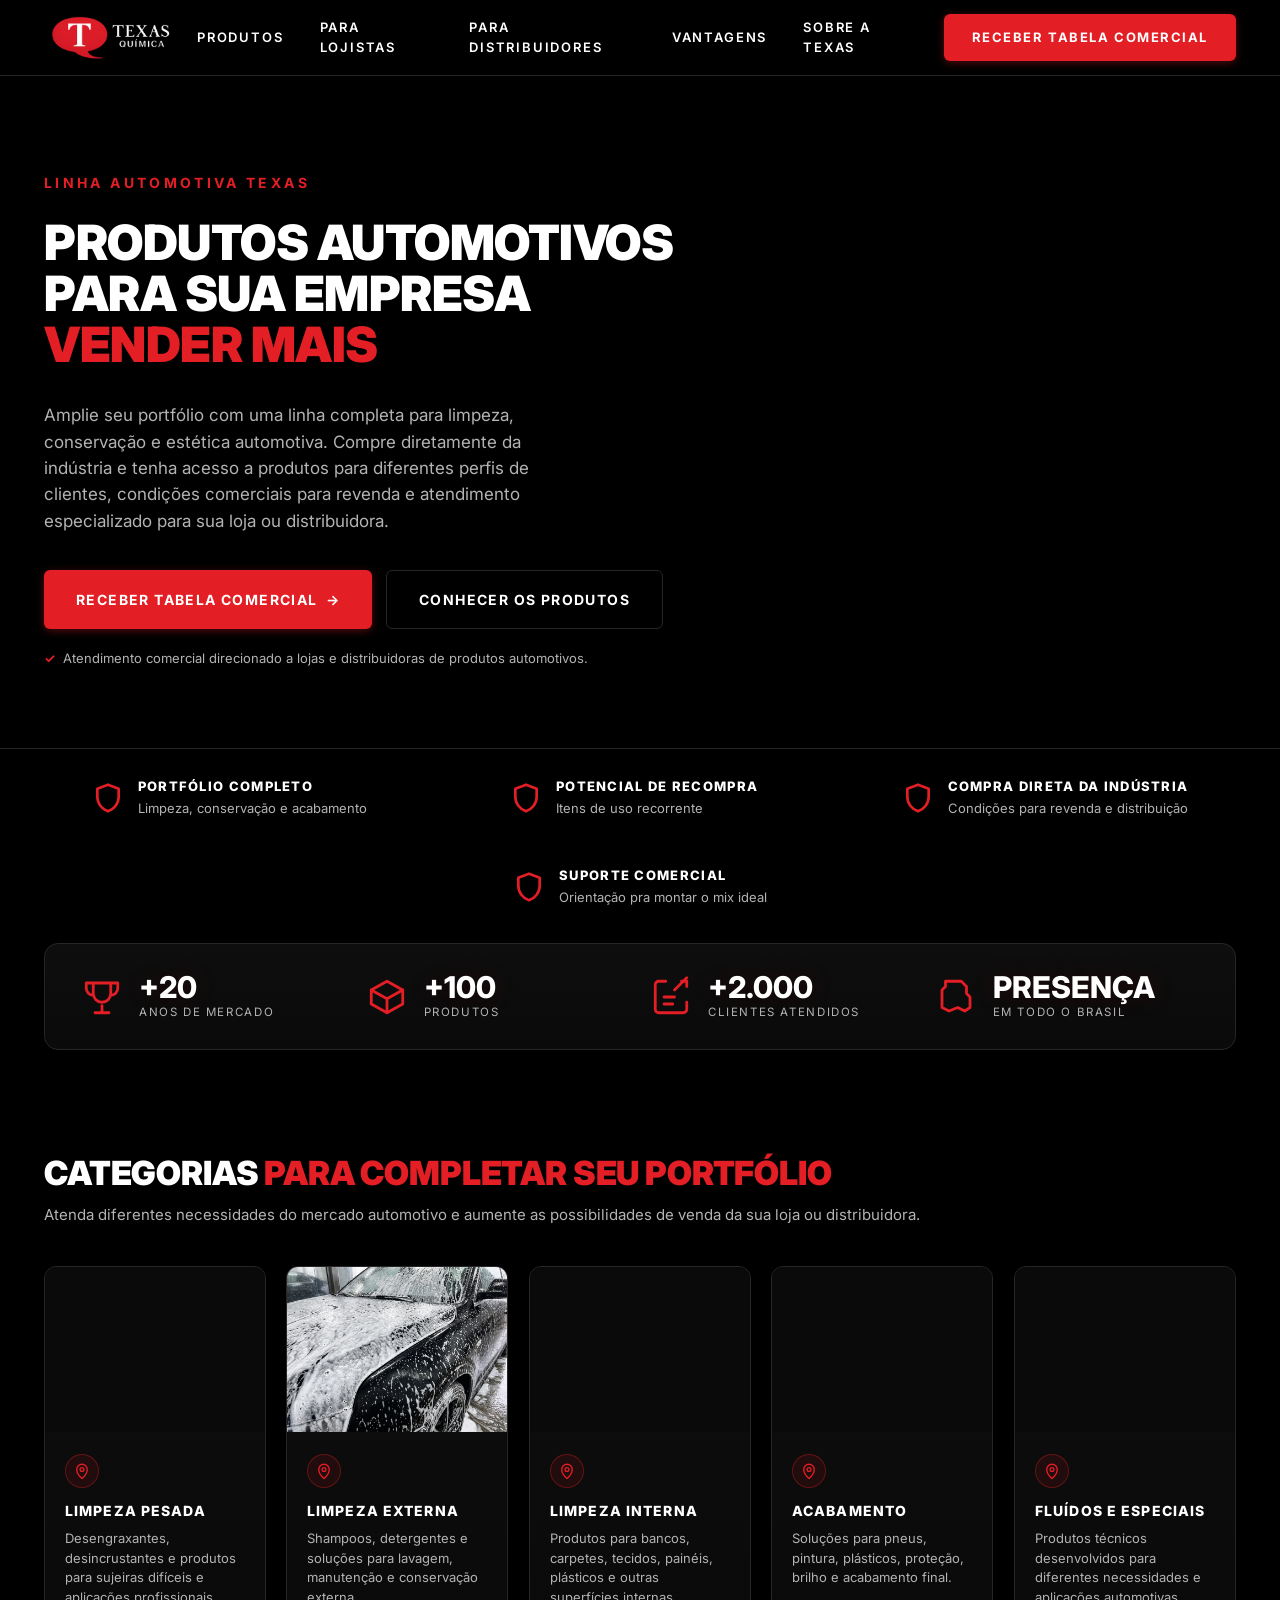
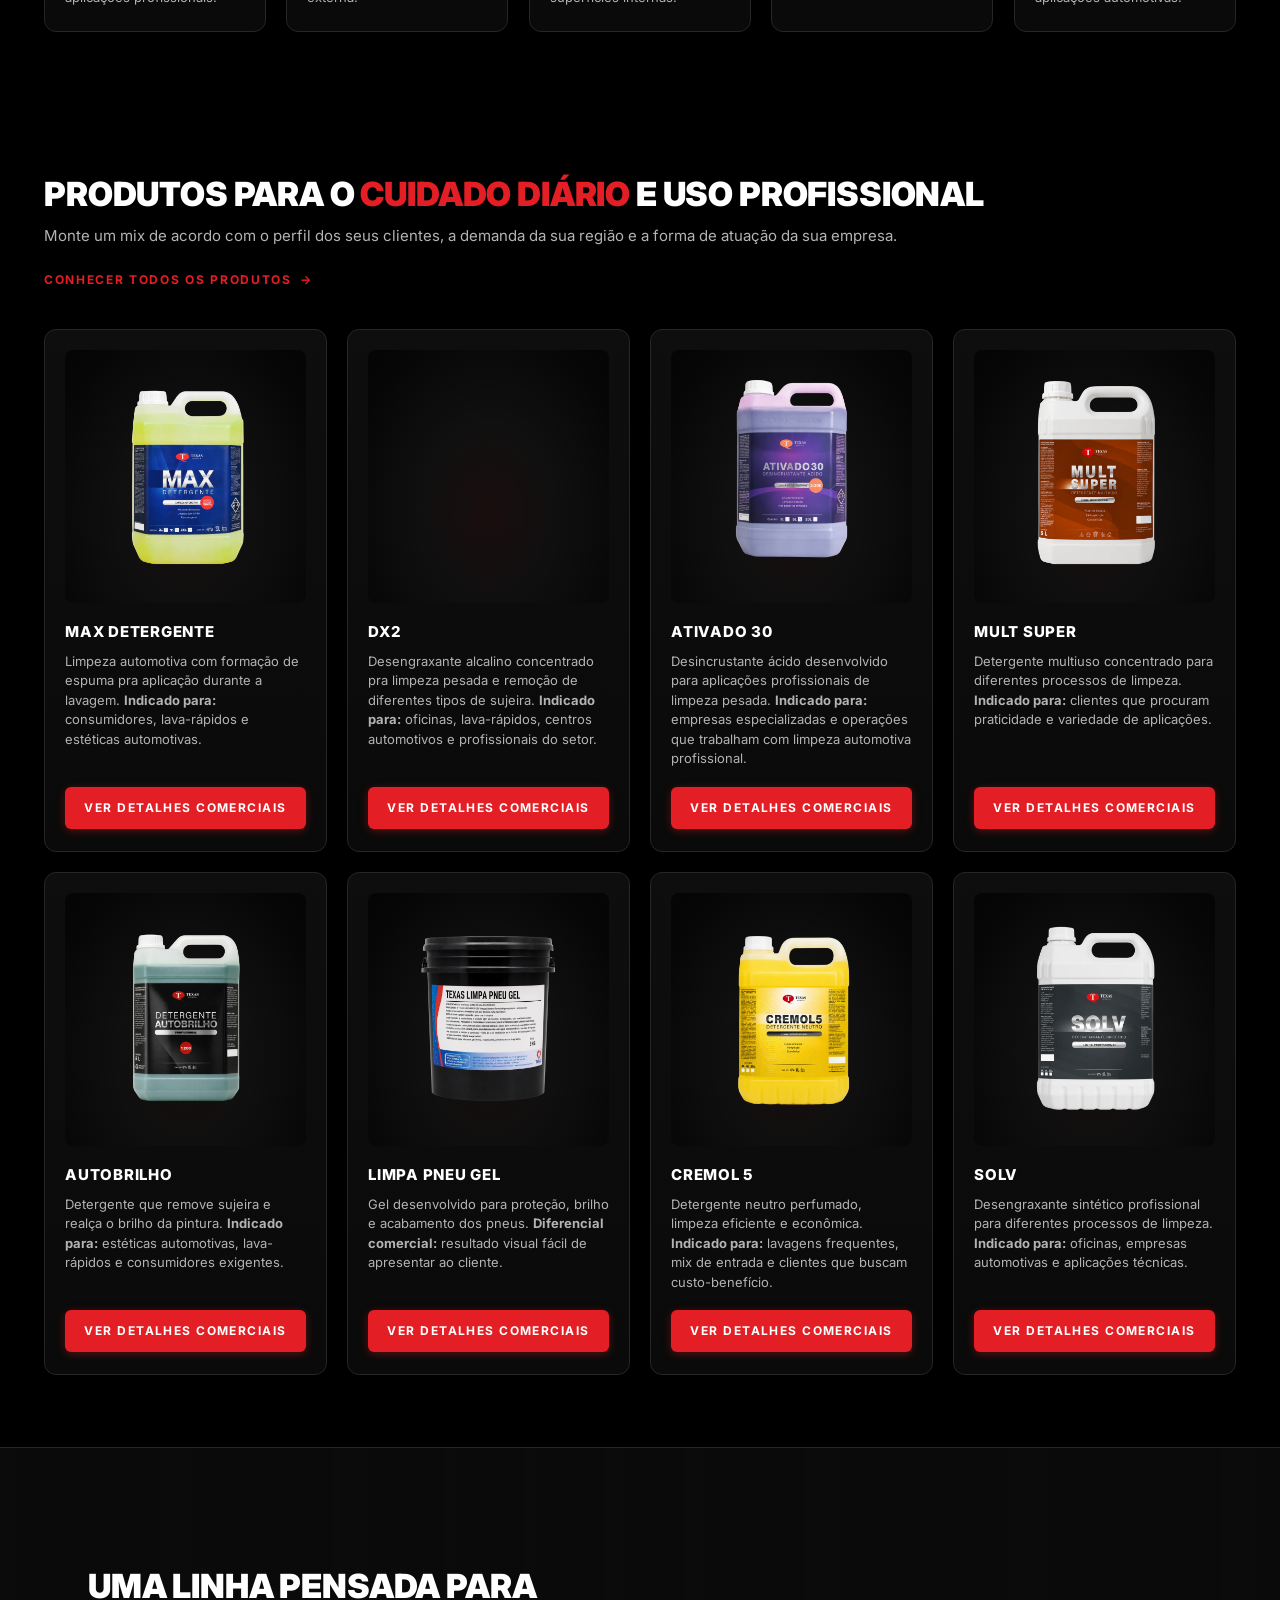
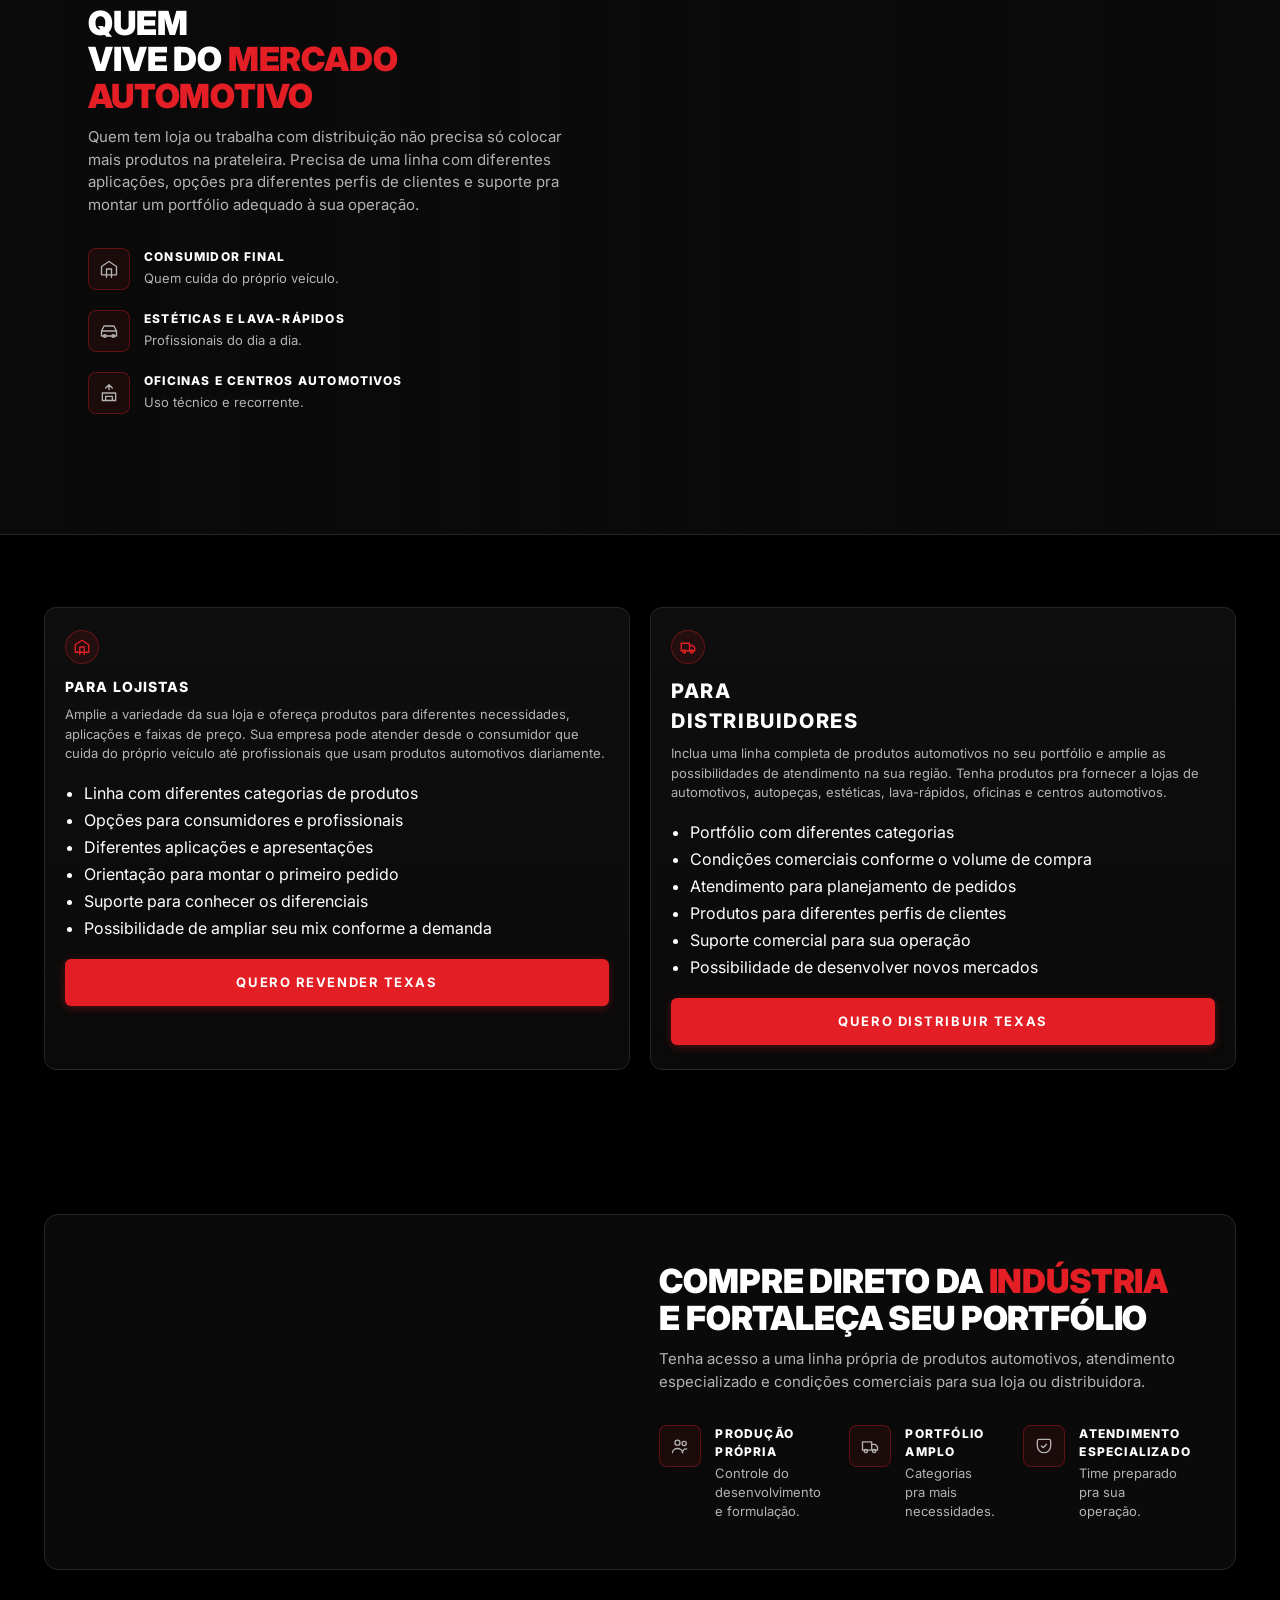
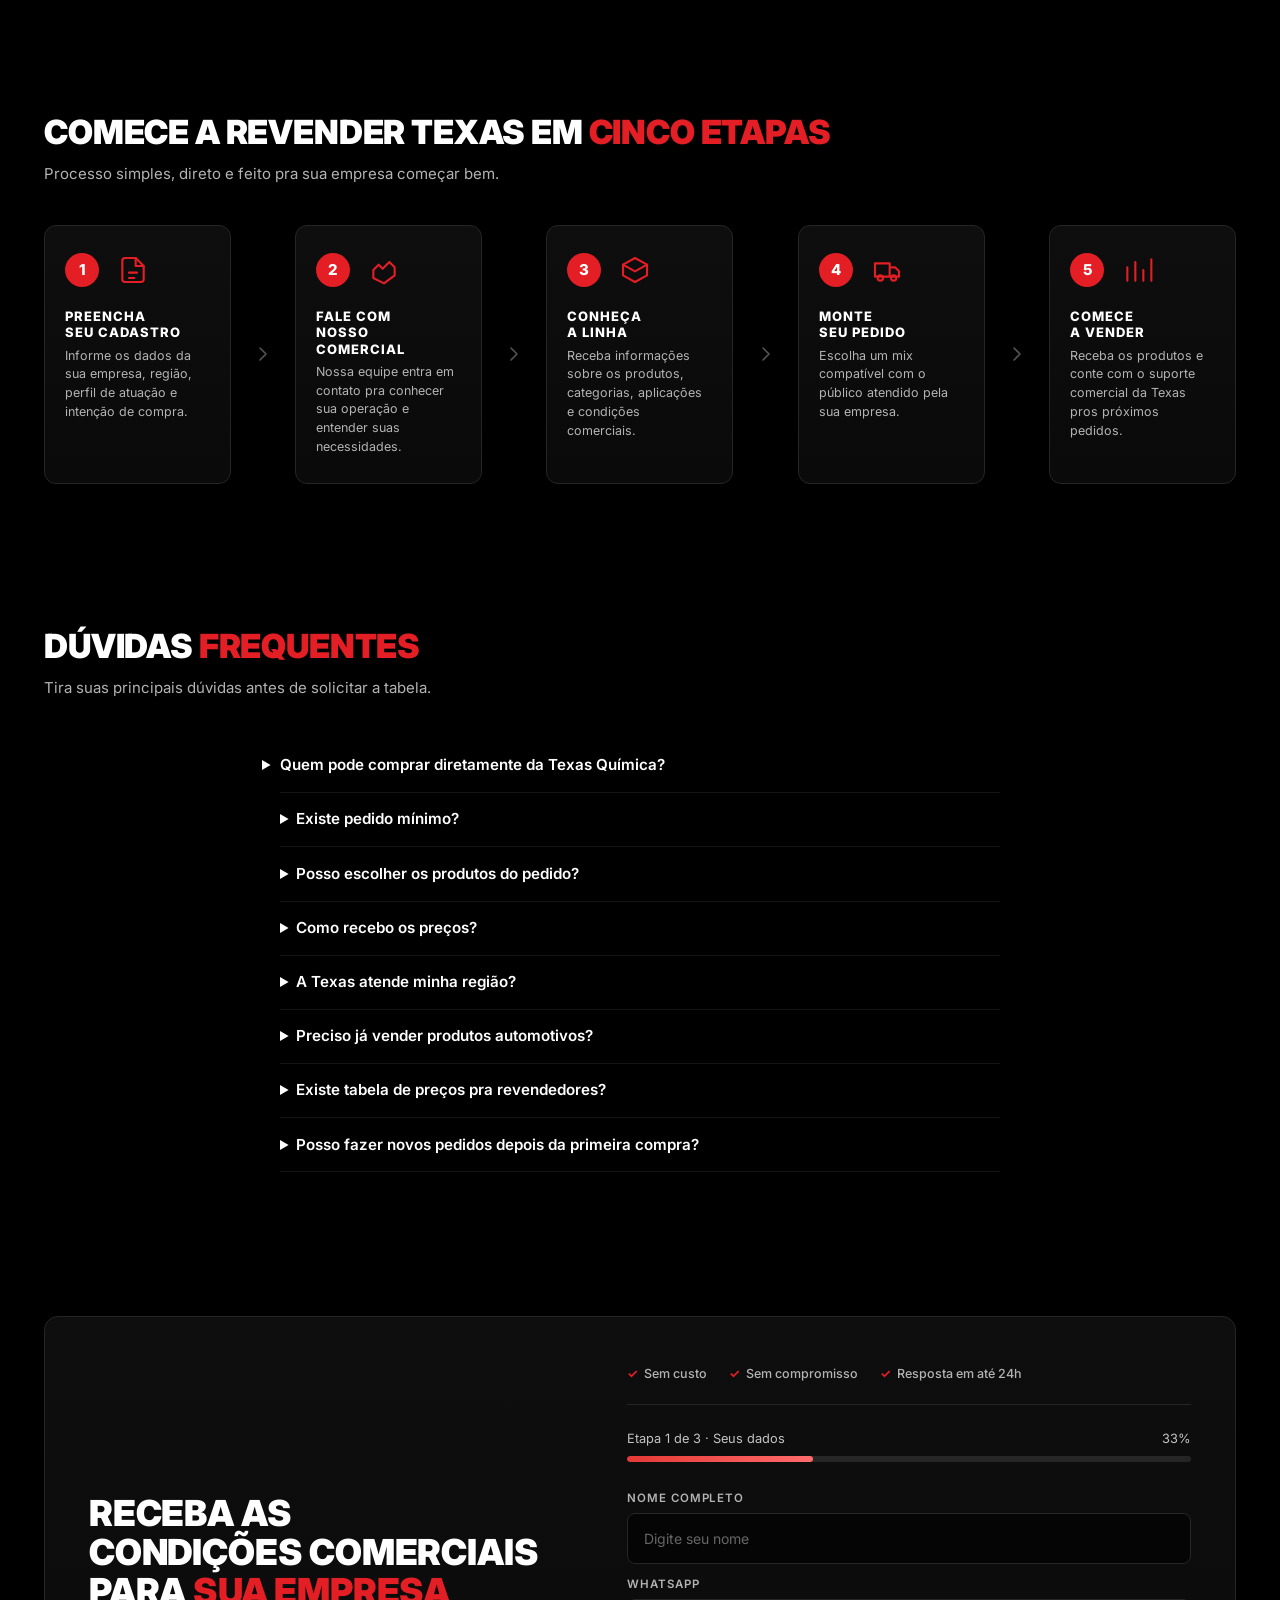
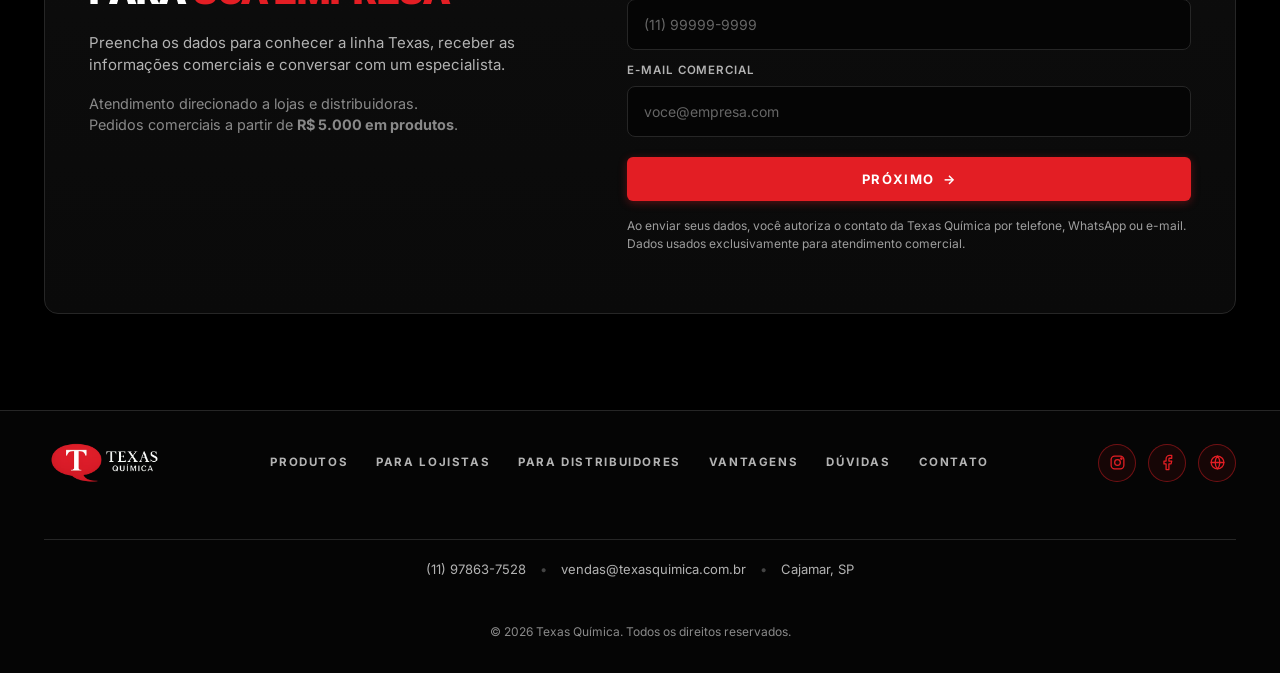
==== commit 58272a71: "v2 vira producao: index.html oficial + SEO/perf audit aplicado - v2.html renomeado pra index.html (U" ====
--- a/index.html
+++ b/index.html
@@ -4,6 +4,15 @@
 <meta charset="UTF-8">
 <meta name="viewport" content="width=device-width, initial-scale=1.0, viewport-fit=cover">
 <meta name="theme-color" content="#000000">
+<meta name="referrer" content="strict-origin-when-cross-origin">
+
+<!-- ============= DNS PREFETCH + PRECONNECT (velocidade em scripts externos) ============= -->
+<link rel="dns-prefetch" href="https://www.googletagmanager.com">
+<link rel="dns-prefetch" href="https://connect.facebook.net">
+<link rel="preconnect" href="https://www.googletagmanager.com" crossorigin>
+<link rel="preconnect" href="https://connect.facebook.net" crossorigin>
+<link rel="preconnect" href="https://fonts.googleapis.com">
+<link rel="preconnect" href="https://fonts.gstatic.com" crossorigin>
 
 <!-- ============= GOOGLE ANALYTICS 4 ============= -->
 <script async src="https://www.googletagmanager.com/gtag/js?id=G-952XTVWTBV"></script>
@@ -23,7 +32,7 @@
 n.queue=[];t=b.createElement(e);t.async=!0;
 t.src=v;s=b.getElementsByTagName(e)[0];
 s.parentNode.insertBefore(t,s)}(window, document,'script',
-'https://connect.facebook.net/en_US/fbevents.js');
+'https://connect.facebook.net/pt_BR/fbevents.js');
 fbq('init', '3300124963501472');
 fbq('track', 'PageView');
 </script>
@@ -54,16 +63,19 @@
 <meta property="og:title" content="Revendedor Texas Química | Produtos Automotivos Direto da Fábrica">
 <meta property="og:description" content="Produtos automotivos de alta qualidade, margem competitiva e compra direto da indústria. Solicite condição comercial.">
 <meta property="og:url" content="https://revendedor.texasquimica.com.br/">
-<meta property="og:image" content="https://revendedor.texasquimica.com.br/assets/img/logo-texas-quimica.png">
-<meta property="og:image:width" content="768">
-<meta property="og:image:height" content="262">
-<meta property="og:image:alt" content="Texas Química, indústria de produtos automotivos">
+<meta property="og:image" content="https://revendedor.texasquimica.com.br/assets/img/og-banner.jpg">
+<meta property="og:image:secure_url" content="https://revendedor.texasquimica.com.br/assets/img/og-banner.jpg">
+<meta property="og:image:type" content="image/jpeg">
+<meta property="og:image:width" content="1200">
+<meta property="og:image:height" content="630">
+<meta property="og:image:alt" content="Texas Química — Produtos automotivos direto da indústria para lojistas e distribuidores">
 
 <!-- ============= TWITTER ============= -->
 <meta name="twitter:card" content="summary_large_image">
 <meta name="twitter:title" content="Seja Revendedor Texas Química">
 <meta name="twitter:description" content="Produtos automotivos direto da indústria com margem competitiva e suporte comercial completo.">
-<meta name="twitter:image" content="https://revendedor.texasquimica.com.br/assets/img/logo-texas-quimica.png">
+<meta name="twitter:image" content="https://revendedor.texasquimica.com.br/assets/img/og-banner.jpg">
+<meta name="twitter:image:alt" content="Texas Química — Produtos automotivos para revenda">
 
 <!-- ============= FAVICON ============= -->
 <link rel="icon" type="image/png" href="assets/img/logo-texas-quimica.png">
@@ -138,22 +150,64 @@
       "audience": { "@type": "BusinessAudience", "audienceType": "Lojistas e revendedores" }
     },
     {
+      "@type": "LocalBusiness",
+      "@id": "https://revendedor.texasquimica.com.br/#localbusiness",
+      "name": "Texas Química",
+      "image": "https://revendedor.texasquimica.com.br/assets/img/og-banner.jpg",
+      "priceRange": "R$ 5.000+",
+      "telephone": "+55-11-97863-7528",
+      "email": "vendas@texasquimica.com.br",
+      "address": {
+        "@type": "PostalAddress",
+        "addressLocality": "Cajamar",
+        "addressRegion": "SP",
+        "addressCountry": "BR"
+      },
+      "url": "https://revendedor.texasquimica.com.br/",
+      "areaServed": { "@type": "Country", "name": "Brasil" }
+    },
+    {
       "@type": "FAQPage",
       "mainEntity": [
         {
           "@type": "Question",
-          "name": "Como me tornar revendedor Texas Química?",
-          "acceptedAnswer": { "@type": "Answer", "text": "Preencha o formulário de solicitação, aguarde o contato do nosso time comercial, faça a aprovação e cadastro, receba seus produtos e comece a vender." }
+          "name": "Quem pode comprar diretamente da Texas Química?",
+          "acceptedAnswer": { "@type": "Answer", "text": "O atendimento é direcionado a lojas e distribuidoras de produtos automotivos que já atuam no mercado ou estão estruturando entrada no segmento." }
         },
         {
           "@type": "Question",
-          "name": "Quais produtos posso revender?",
-          "acceptedAnswer": { "@type": "Answer", "text": "Linha completa Texas Química: MAX, DX Solupan, Ativado, Multiuso, Moll Pro, Limpa Pneus, Hidratex, Texas Dry, entre mais de 100 produtos." }
+          "name": "Existe pedido mínimo?",
+          "acceptedAnswer": { "@type": "Answer", "text": "Sim. Os pedidos comerciais começam a partir de R$ 5.000 em produtos." }
         },
         {
           "@type": "Question",
-          "name": "A Texas Química entrega em todo o Brasil?",
-          "acceptedAnswer": { "@type": "Answer", "text": "Sim. Temos logística eficiente com entregas rápidas para todos os estados brasileiros." }
+          "name": "Posso escolher os produtos do pedido?",
+          "acceptedAnswer": { "@type": "Answer", "text": "Sim. O mix pode ser montado conforme o perfil da sua empresa, a disponibilidade dos produtos e as condições apresentadas pelo time comercial." }
+        },
+        {
+          "@type": "Question",
+          "name": "Como recebo os preços?",
+          "acceptedAnswer": { "@type": "Answer", "text": "Após preencher o formulário, nossa equipe comercial entra em contato para apresentar a linha e as condições disponíveis para sua empresa." }
+        },
+        {
+          "@type": "Question",
+          "name": "A Texas Química atende minha região?",
+          "acceptedAnswer": { "@type": "Answer", "text": "Disponibilidade, prazos e condições logísticas são analisados conforme a localização da empresa. Atendimento em todo o Brasil." }
+        },
+        {
+          "@type": "Question",
+          "name": "Preciso já vender produtos automotivos?",
+          "acceptedAnswer": { "@type": "Answer", "text": "A página é direcionada a lojas e distribuidoras que já atuam ou estão estruturando entrada no segmento. O time comercial avalia o perfil informado." }
+        },
+        {
+          "@type": "Question",
+          "name": "Existe tabela de preços para revendedores?",
+          "acceptedAnswer": { "@type": "Answer", "text": "Sim. As condições são apresentadas após o cadastro e variam conforme produtos, quantidades, região e volume do pedido." }
+        },
+        {
+          "@type": "Question",
+          "name": "Posso fazer novos pedidos depois da primeira compra?",
+          "acceptedAnswer": { "@type": "Answer", "text": "Sim. O atendimento continua disponível para reposições e ampliação do portfólio." }
         }
       ]
     }
@@ -165,6 +219,53 @@
 <link rel="preconnect" href="https://fonts.googleapis.com">
 <link rel="preconnect" href="https://fonts.gstatic.com" crossorigin>
 <link href="https://fonts.googleapis.com/css2?family=Inter:wght@400;500;600;700;800&display=swap" rel="stylesheet">
+
+<!-- ============= CSS OVERRIDES v2 (fix mobile) ============= -->
+<style>
+  html, body { overflow-x: hidden !important; max-width: 100vw; }
+  * { box-sizing: border-box; }
+  .container { max-width: 100%; padding-left: 1.25rem; padding-right: 1.25rem; }
+  .hero-title, .section-title, h1, h2, h3 { overflow-wrap: break-word; word-wrap: break-word; hyphens: auto; }
+
+  @media (max-width: 768px) {
+    .hero-title { font-size: clamp(1.7rem, 7vw, 2.4rem) !important; line-height: 1.15 !important; }
+    .hero-title br { display: none; }
+    .hero-title .text-red { display: inline; }
+    .hero-lead { font-size: 0.95rem; line-height: 1.55; }
+    .section-title { font-size: clamp(1.5rem, 5.5vw, 2rem) !important; line-height: 1.2 !important; }
+    .section-title br { display: none; }
+    .hero-cta-row { flex-direction: column; align-items: stretch; gap: 0.75rem; }
+    .hero-cta-row .btn { width: 100%; text-align: center; justify-content: center; }
+    .cat-grid { grid-template-columns: 1fr !important; gap: 1rem; }
+    .prod-grid { grid-template-columns: 1fr 1fr !important; gap: 0.75rem; }
+    .hero-features { flex-direction: column; align-items: stretch; }
+    .hero-feature { padding: 0.5rem 0.75rem; }
+    .stats-card { flex-direction: column; align-items: stretch; }
+    .stat-item { justify-content: center; padding: 0.5rem 0; }
+    .panel-split { grid-template-columns: 1fr !important; }
+    .panel-visual { min-height: 200px; }
+    .form-wrap { grid-template-columns: 1fr !important; }
+    .form-grid { grid-template-columns: 1fr !important; }
+    .form-field-full { grid-column: 1 / -1; }
+    .site-nav { display: none; }
+    .header-cta { padding: 0.5rem 0.9rem; font-size: 0.85rem; }
+    .site-header .brand img { max-width: 110px; height: auto; }
+    .steps { flex-direction: column; }
+    .step-arrow { display: none; }
+    details summary { padding-right: 1.5rem; }
+    /* Cards Lojistas/Distribuidores no mobile */
+    .cat-card h3 { font-size: 1.05rem !important; }
+    .cat-card p { font-size: 0.9rem; line-height: 1.55; }
+    .cat-card ul { font-size: 0.9rem !important; padding-left: 1rem !important; }
+    .cat-card ul li { margin-bottom: 0.4rem; }
+  }
+
+  @media (max-width: 480px) {
+    .hero-title { font-size: clamp(1.5rem, 8vw, 2rem) !important; }
+    .section-title { font-size: clamp(1.3rem, 6vw, 1.7rem) !important; }
+    .prod-grid { grid-template-columns: 1fr !important; }
+  }
+</style>
 
 <!-- ============= CSS ============= -->
 <link rel="stylesheet" href="assets/css/styles.css">
@@ -195,15 +296,15 @@
     <!-- Menu desktop -->
     <nav class="site-nav" aria-label="Menu principal">
       <a href="#produtos">Produtos</a>
+      <a href="#lojistas">Para Lojistas</a>
+      <a href="#distribuidores">Para Distribuidores</a>
       <a href="#vantagens">Vantagens</a>
-      <a href="#revendedores">Para Revendedores</a>
-      <a href="#suporte">Suporte</a>
-      <a href="#sobre">Sobre Nós</a>
+      <a href="#sobre">Sobre a Texas</a>
     </nav>
 
     <!-- CTA -->
     <a href="#solicitar" class="btn btn-primary header-cta">
-      Solicitar Condição
+      Receber Tabela Comercial
     </a>
 
   </div>
@@ -218,23 +319,23 @@
       <div class="hero-copy">
         <p class="hero-eyebrow">LINHA AUTOMOTIVA TEXAS</p>
         <h1 id="h-hero" class="hero-title">
-          REVENDA PRODUTOS<br>
-          AUTOMOTIVOS DE<br>
-          <span class="text-red">ALTA QUALIDADE</span><br>
-          COM MARGEM<br>
-          COMPETITIVA
+          PRODUTOS AUTOMOTIVOS<br>
+          PARA SUA EMPRESA<br>
+          <span class="text-red">VENDER MAIS</span>
         </h1>
         <p class="hero-lead">
-          Produtos de alta performance, compra direta da<br>
-          indústria e suporte completo para sua revenda crescer.
+          Amplie seu portfólio com uma linha completa para limpeza, conservação e estética automotiva. Compre diretamente da indústria e tenha acesso a produtos para diferentes perfis de clientes, condições comerciais para revenda e atendimento especializado para sua loja ou distribuidora.
         </p>
         <div class="hero-cta-row">
           <a href="#solicitar" class="btn btn-primary btn-lg">
-            SOLICITAR CONDIÇÃO COMERCIAL <span aria-hidden="true">→</span>
+            RECEBER TABELA COMERCIAL <span aria-hidden="true">→</span>
+          </a>
+          <a href="#produtos" class="btn btn-ghost btn-lg">
+            CONHECER OS PRODUTOS
           </a>
         </div>
         <p class="hero-trust">
-          <span aria-hidden="true">✓</span> Sem custo. Sem compromisso. Resposta em até 24h.
+          <span aria-hidden="true">✓</span> Atendimento comercial direcionado a lojas e distribuidoras de produtos automotivos.
         </p>
       </div>
 
@@ -252,8 +353,8 @@
             </svg>
           </span>
           <div class="hero-feature-text">
-            <strong>ALTA PERFORMANCE</strong>
-            <span>Resultados superiores</span>
+            <strong>PORTFÓLIO COMPLETO</strong>
+            <span>Limpeza, conservação e acabamento</span>
           </div>
         </li>
         <li class="hero-feature">
@@ -263,8 +364,8 @@
             </svg>
           </span>
           <div class="hero-feature-text">
-            <strong>PRODUTOS DE GIRO</strong>
-            <span>Alta saída e aceitação</span>
+            <strong>POTENCIAL DE RECOMPRA</strong>
+            <span>Itens de uso recorrente</span>
           </div>
         </li>
         <li class="hero-feature">
@@ -274,8 +375,19 @@
             </svg>
           </span>
           <div class="hero-feature-text">
-            <strong>MARGEM COMPETITIVA</strong>
-            <span>Mais lucro para sua loja</span>
+            <strong>COMPRA DIRETA DA INDÚSTRIA</strong>
+            <span>Condições para revenda e distribuição</span>
+          </div>
+        </li>
+        <li class="hero-feature">
+          <span class="hero-feature-icon" aria-hidden="true">
+            <svg viewBox="0 0 24 24" fill="none" stroke="currentColor" stroke-width="2" stroke-linecap="round" stroke-linejoin="round">
+              <path d="M12 2 4 5v6c0 5 3.4 9.4 8 11 4.6-1.6 8-6 8-11V5l-8-3z"/>
+            </svg>
+          </span>
+          <div class="hero-feature-text">
+            <strong>SUPORTE COMERCIAL</strong>
+            <span>Orientação pra montar o mix ideal</span>
           </div>
         </li>
       </ul>
@@ -330,8 +442,8 @@
   <section class="section categorias reveal" id="produtos" aria-labelledby="h-categorias">
     <div class="container">
       <header class="section-head">
-        <h2 id="h-categorias" class="section-title">CATEGORIAS <span class="text-red">EM DESTAQUE</span></h2>
-        <p class="section-sub">Soluções completas para todas as etapas da limpeza e cuidado automotivo.</p>
+        <h2 id="h-categorias" class="section-title">CATEGORIAS <span class="text-red">PARA COMPLETAR SEU PORTFÓLIO</span></h2>
+        <p class="section-sub">Atenda diferentes necessidades do mercado automotivo e aumente as possibilidades de venda da sua loja ou distribuidora.</p>
       </header>
 
       <div class="cat-grid">
@@ -342,7 +454,7 @@
               <svg viewBox="0 0 24 24" fill="none" stroke="currentColor" stroke-width="1.8" stroke-linecap="round" stroke-linejoin="round"><path d="M12 22s7-6 7-12a7 7 0 0 0-14 0c0 6 7 12 7 12z"/><circle cx="12" cy="10" r="2.5"/></svg>
             </span>
             <h3>LIMPEZA PESADA</h3>
-            <p>Desengraxantes e limpeza de alto poder.</p>
+            <p>Desengraxantes, desincrustantes e produtos para sujeiras difíceis e aplicações profissionais.</p>
           </div>
         </article>
         <article class="cat-card reveal">
@@ -352,7 +464,7 @@
               <svg viewBox="0 0 24 24" fill="none" stroke="currentColor" stroke-width="1.8" stroke-linecap="round" stroke-linejoin="round"><path d="M12 22s7-6 7-12a7 7 0 0 0-14 0c0 6 7 12 7 12z"/><circle cx="12" cy="10" r="2.5"/></svg>
             </span>
             <h3>LIMPEZA EXTERNA</h3>
-            <p>Shampoos, detergentes e produtos concentrados.</p>
+            <p>Shampoos, detergentes e soluções para lavagem, manutenção e conservação externa.</p>
           </div>
         </article>
         <article class="cat-card reveal">
@@ -362,7 +474,7 @@
               <svg viewBox="0 0 24 24" fill="none" stroke="currentColor" stroke-width="1.8" stroke-linecap="round" stroke-linejoin="round"><path d="M12 22s7-6 7-12a7 7 0 0 0-14 0c0 6 7 12 7 12z"/><circle cx="12" cy="10" r="2.5"/></svg>
             </span>
             <h3>LIMPEZA INTERNA</h3>
-            <p>Higienizadores, protetores e revitalizadores.</p>
+            <p>Produtos para bancos, carpetes, tecidos, painéis, plásticos e outras superfícies internas.</p>
           </div>
         </article>
         <article class="cat-card reveal">
@@ -372,7 +484,7 @@
               <svg viewBox="0 0 24 24" fill="none" stroke="currentColor" stroke-width="1.8" stroke-linecap="round" stroke-linejoin="round"><path d="M12 22s7-6 7-12a7 7 0 0 0-14 0c0 6 7 12 7 12z"/><circle cx="12" cy="10" r="2.5"/></svg>
             </span>
             <h3>ACABAMENTO</h3>
-            <p>Pneus, plásticos e acabamentos.</p>
+            <p>Soluções para pneus, pintura, plásticos, proteção, brilho e acabamento final.</p>
           </div>
         </article>
         <article class="cat-card reveal">
@@ -382,7 +494,7 @@
               <svg viewBox="0 0 24 24" fill="none" stroke="currentColor" stroke-width="1.8" stroke-linecap="round" stroke-linejoin="round"><path d="M12 22s7-6 7-12a7 7 0 0 0-14 0c0 6 7 12 7 12z"/><circle cx="12" cy="10" r="2.5"/></svg>
             </span>
             <h3>FLUÍDOS E ESPECIAIS</h3>
-            <p>Produtos técnicos para diversas aplicações.</p>
+            <p>Produtos técnicos desenvolvidos para diferentes necessidades e aplicações automotivas.</p>
           </div>
         </article>
       </div>
@@ -394,98 +506,98 @@
     <div class="container">
       <header class="section-head section-head-row">
         <div>
-          <h2 id="h-produtos-destaque" class="section-title">PRODUTOS <span class="text-red">DESTAQUE</span></h2>
-          <p class="section-sub">Os campeões de venda da Linha Automotiva Texas.</p>
+          <h2 id="h-produtos-destaque" class="section-title">PRODUTOS PARA O <span class="text-red">CUIDADO DIÁRIO</span> E USO PROFISSIONAL</h2>
+          <p class="section-sub">Monte um mix de acordo com o perfil dos seus clientes, a demanda da sua região e a forma de atuação da sua empresa.</p>
         </div>
-        <a href="#solicitar" class="link-all">VER TODOS OS PRODUTOS <span aria-hidden="true">→</span></a>
+        <a href="#solicitar" class="link-all">CONHECER TODOS OS PRODUTOS <span aria-hidden="true">→</span></a>
       </header>
 
       <div class="prod-grid">
         <article class="prod-card reveal">
           <img class="prod-img" src="assets/img/max-detergente.webp" alt="MAX Detergente limpeza automotiva Texas Química" loading="lazy" decoding="async" width="600" height="600">
           <h3>MAX DETERGENTE</h3>
-          <p>Limpeza automotiva com alto poder de espuma e brilho.</p>
-          <a href="#solicitar" class="btn btn-primary btn-full">SAIBA MAIS</a>
+          <p>Limpeza automotiva com formação de espuma pra aplicação durante a lavagem. <strong>Indicado para:</strong> consumidores, lava-rápidos e estéticas automotivas.</p>
+          <a href="#solicitar" class="btn btn-primary btn-full">VER DETALHES COMERCIAIS</a>
         </article>
         <article class="prod-card reveal">
           <img class="prod-img" src="assets/img/dx-solupan.webp" alt="DX2 Desengraxante alcalino profissional Texas Química" loading="lazy" decoding="async" width="600" height="600">
           <h3>DX2</h3>
-          <p>Desengraxante alcalino profissional, alta concentração 2:200.</p>
-          <a href="#solicitar" class="btn btn-primary btn-full">SAIBA MAIS</a>
+          <p>Desengraxante alcalino concentrado pra limpeza pesada e remoção de diferentes tipos de sujeira. <strong>Indicado para:</strong> oficinas, lava-rápidos, centros automotivos e profissionais do setor.</p>
+          <a href="#solicitar" class="btn btn-primary btn-full">VER DETALHES COMERCIAIS</a>
         </article>
         <article class="prod-card reveal">
           <img class="prod-img" src="assets/img/ativado.webp" alt="Ativado 30 desincrustante ácido Texas Química" loading="lazy" decoding="async" width="600" height="600">
           <h3>ATIVADO 30</h3>
-          <p>Desincrustante ácido de alta performance para limpeza pesada.</p>
-          <a href="#solicitar" class="btn btn-primary btn-full">SAIBA MAIS</a>
+          <p>Desincrustante ácido desenvolvido para aplicações profissionais de limpeza pesada. <strong>Indicado para:</strong> empresas especializadas e operações que trabalham com limpeza automotiva profissional.</p>
+          <a href="#solicitar" class="btn btn-primary btn-full">VER DETALHES COMERCIAIS</a>
         </article>
         <article class="prod-card reveal">
           <img class="prod-img" src="assets/img/mult-super.webp" alt="Mult Super detergente multiuso Texas Química" loading="lazy" decoding="async" width="600" height="600">
           <h3>MULT SUPER</h3>
-          <p>Detergente multiuso concentrado com alto poder de limpeza.</p>
-          <a href="#solicitar" class="btn btn-primary btn-full">SAIBA MAIS</a>
+          <p>Detergente multiuso concentrado para diferentes processos de limpeza. <strong>Indicado para:</strong> clientes que procuram praticidade e variedade de aplicações.</p>
+          <a href="#solicitar" class="btn btn-primary btn-full">VER DETALHES COMERCIAIS</a>
         </article>
         <article class="prod-card reveal">
           <img class="prod-img" src="assets/img/auto-brilho.webp" alt="Detergente Autobrilho profissional Texas Química" loading="lazy" decoding="async" width="600" height="600">
           <h3>AUTOBRILHO</h3>
-          <p>Detergente que remove sujeira e dá brilho intenso à pintura.</p>
-          <a href="#solicitar" class="btn btn-primary btn-full">SAIBA MAIS</a>
+          <p>Detergente que remove sujeira e realça o brilho da pintura. <strong>Indicado para:</strong> estéticas automotivas, lava-rápidos e consumidores exigentes.</p>
+          <a href="#solicitar" class="btn btn-primary btn-full">VER DETALHES COMERCIAIS</a>
         </article>
         <article class="prod-card reveal">
           <img class="prod-img" src="assets/img/limpa-pneu.webp" alt="Texas Limpa Pneu Gel Texas Química" loading="lazy" decoding="async" width="600" height="600">
           <h3>LIMPA PNEU GEL</h3>
-          <p>Gel de proteção e brilho duradouro para todos os tipos de pneus.</p>
-          <a href="#solicitar" class="btn btn-primary btn-full">SAIBA MAIS</a>
+          <p>Gel desenvolvido para proteção, brilho e acabamento dos pneus. <strong>Diferencial comercial:</strong> resultado visual fácil de apresentar ao cliente.</p>
+          <a href="#solicitar" class="btn btn-primary btn-full">VER DETALHES COMERCIAIS</a>
         </article>
         <article class="prod-card reveal">
           <img class="prod-img" src="assets/img/cremol.webp" alt="Cremol 5 detergente neutro Texas Química" loading="lazy" decoding="async" width="600" height="600">
           <h3>CREMOL 5</h3>
-          <p>Detergente neutro perfumado, limpa eficiente e econômico.</p>
-          <a href="#solicitar" class="btn btn-primary btn-full">SAIBA MAIS</a>
+          <p>Detergente neutro perfumado, limpeza eficiente e econômica. <strong>Indicado para:</strong> lavagens frequentes, mix de entrada e clientes que buscam custo-benefício.</p>
+          <a href="#solicitar" class="btn btn-primary btn-full">VER DETALHES COMERCIAIS</a>
         </article>
         <article class="prod-card reveal">
           <img class="prod-img" src="assets/img/solv.webp" alt="SOLV desengraxante sintético Texas Química" loading="lazy" decoding="async" width="600" height="600">
           <h3>SOLV</h3>
-          <p>Desengraxante sintético profissional para limpeza técnica.</p>
-          <a href="#solicitar" class="btn btn-primary btn-full">SAIBA MAIS</a>
+          <p>Desengraxante sintético profissional para diferentes processos de limpeza. <strong>Indicado para:</strong> oficinas, empresas automotivas e aplicações técnicas.</p>
+          <a href="#solicitar" class="btn btn-primary btn-full">VER DETALHES COMERCIAIS</a>
         </article>
       </div>
     </div>
   </section>
 
-  <!-- ============= REGIÃO ============= -->
+  <!-- ============= PARA QUEM É A LINHA TEXAS ============= -->
   <section class="section section-bg-regiao reveal" id="revendedores" aria-labelledby="h-regiao">
     <div class="container">
       <div class="panel-split panel-flat">
         <div class="panel-copy">
-          <h2 id="h-regiao" class="section-title">A TEXAS AJUDA SUA REGIÃO <br>A <span class="text-red">SABER ONDE COMPRAR</span></h2>
-          <p class="section-sub">Apoiamos sua revenda com ações de marketing que geram demanda e aumentam suas vendas.</p>
+          <h2 id="h-regiao" class="section-title">UMA LINHA PENSADA PARA QUEM <br>VIVE DO <span class="text-red">MERCADO AUTOMOTIVO</span></h2>
+          <p class="section-sub">Quem tem loja ou trabalha com distribuição não precisa só colocar mais produtos na prateleira. Precisa de uma linha com diferentes aplicações, opções pra diferentes perfis de clientes e suporte pra montar um portfólio adequado à sua operação.</p>
           <ul class="mini-features" role="list">
             <li>
               <span class="mini-icon" aria-hidden="true">
-                <svg viewBox="0 0 24 24" fill="none" stroke="currentColor" stroke-width="1.6" stroke-linecap="round" stroke-linejoin="round"><rect x="3" y="4" width="18" height="14" rx="2"/><path d="M3 9h18M8 4v5"/></svg>
+                <svg viewBox="0 0 24 24" fill="none" stroke="currentColor" stroke-width="1.6" stroke-linecap="round" stroke-linejoin="round"><path d="M3 9l9-6 9 6v10H3z"/><path d="M9 22V12h6v10"/></svg>
               </span>
               <div>
-                <strong>MATERIAIS DE DIVULGAÇÃO</strong>
-                <span>Artes, vídeos e catálogos prontos para usar.</span>
+                <strong>CONSUMIDOR FINAL</strong>
+                <span>Quem cuida do próprio veículo.</span>
               </div>
             </li>
             <li>
               <span class="mini-icon" aria-hidden="true">
-                <svg viewBox="0 0 24 24" fill="none" stroke="currentColor" stroke-width="1.6" stroke-linecap="round" stroke-linejoin="round"><path d="m3 11 15-7v18l-15-7v-4z"/><path d="M12 16v3a2 2 0 0 1-4 0v-2"/></svg>
+                <svg viewBox="0 0 24 24" fill="none" stroke="currentColor" stroke-width="1.6" stroke-linecap="round" stroke-linejoin="round"><path d="M3 12l3-6h12l3 6M3 12v6h18v-6M3 12h18"/><circle cx="7" cy="18" r="1.5"/><circle cx="17" cy="18" r="1.5"/></svg>
               </span>
               <div>
-                <strong>CAMPANHAS PARA SUA REGIÃO</strong>
-                <span>Ações digitais e offline com foco em resultados.</span>
+                <strong>ESTÉTICAS E LAVA-RÁPIDOS</strong>
+                <span>Profissionais do dia a dia.</span>
               </div>
             </li>
             <li>
               <span class="mini-icon" aria-hidden="true">
-                <svg viewBox="0 0 24 24" fill="none" stroke="currentColor" stroke-width="1.6" stroke-linecap="round" stroke-linejoin="round"><path d="M4 4h12l4 4v12H4z"/><path d="M16 4v4h4M8 13h8M8 17h5"/></svg>
+                <svg viewBox="0 0 24 24" fill="none" stroke="currentColor" stroke-width="1.6" stroke-linecap="round" stroke-linejoin="round"><path d="M12 2v6M8 6l4-4 4 4M4 12h16v9H4zM8 21v-5h8v5"/></svg>
               </span>
               <div>
-                <strong>SUPORTE COMERCIAL</strong>
-                <span>Time dedicado para impulsionar seu negócio.</span>
+                <strong>OFICINAS E CENTROS AUTOMOTIVOS</strong>
+                <span>Uso técnico e recorrente.</span>
               </div>
             </li>
           </ul>
@@ -495,14 +607,58 @@
     </div>
   </section>
 
+  <!-- ============= LOJISTAS + DISTRIBUIDORES ============= -->
+  <section class="section reveal" aria-label="Para lojistas e distribuidores">
+    <div class="container">
+      <div class="cat-grid" style="grid-template-columns: repeat(auto-fit, minmax(320px, 1fr));">
+        <article class="cat-card reveal" id="lojistas" style="display:flex; flex-direction:column;">
+          <div class="cat-body" style="overflow-wrap: break-word; word-wrap: break-word;">
+            <span class="cat-pin" aria-hidden="true">
+              <svg viewBox="0 0 24 24" fill="none" stroke="currentColor" stroke-width="1.8" stroke-linecap="round" stroke-linejoin="round"><path d="M3 9l9-6 9 6v10H3z"/><path d="M9 22V12h6v10"/></svg>
+            </span>
+            <h3 style="overflow-wrap: break-word; hyphens: auto;">PARA LOJISTAS</h3>
+            <p>Amplie a variedade da sua loja e ofereça produtos para diferentes necessidades, aplicações e faixas de preço. Sua empresa pode atender desde o consumidor que cuida do próprio veículo até profissionais que usam produtos automotivos diariamente.</p>
+            <ul style="margin: 1rem 0; padding-left: 1.2rem; line-height: 1.7;">
+              <li>Linha com diferentes categorias de produtos</li>
+              <li>Opções para consumidores e profissionais</li>
+              <li>Diferentes aplicações e apresentações</li>
+              <li>Orientação para montar o primeiro pedido</li>
+              <li>Suporte para conhecer os diferenciais</li>
+              <li>Possibilidade de ampliar seu mix conforme a demanda</li>
+            </ul>
+            <a href="#solicitar" class="btn btn-primary btn-full" style="margin-top:auto;">QUERO REVENDER TEXAS</a>
+          </div>
+        </article>
+        <article class="cat-card reveal" id="distribuidores" style="display:flex; flex-direction:column;">
+          <div class="cat-body" style="overflow-wrap: break-word; word-wrap: break-word;">
+            <span class="cat-pin" aria-hidden="true">
+              <svg viewBox="0 0 24 24" fill="none" stroke="currentColor" stroke-width="1.8" stroke-linecap="round" stroke-linejoin="round"><path d="M3 7h11v10H3zM14 10h4l3 3v4h-7z"/><circle cx="7" cy="18" r="2"/><circle cx="17" cy="18" r="2"/></svg>
+            </span>
+            <h3 style="overflow-wrap: break-word; hyphens: auto; font-size: clamp(1rem, 3vw, 1.25rem);">PARA<br>DISTRIBUIDORES</h3>
+            <p>Inclua uma linha completa de produtos automotivos no seu portfólio e amplie as possibilidades de atendimento na sua região. Tenha produtos pra fornecer a lojas de automotivos, autopeças, estéticas, lava-rápidos, oficinas e centros automotivos.</p>
+            <ul style="margin: 1rem 0; padding-left: 1.2rem; line-height: 1.7;">
+              <li>Portfólio com diferentes categorias</li>
+              <li>Condições comerciais conforme o volume de compra</li>
+              <li>Atendimento para planejamento de pedidos</li>
+              <li>Produtos para diferentes perfis de clientes</li>
+              <li>Suporte comercial para sua operação</li>
+              <li>Possibilidade de desenvolver novos mercados</li>
+            </ul>
+            <a href="#solicitar" class="btn btn-primary btn-full" style="margin-top:auto;">QUERO DISTRIBUIR TEXAS</a>
+          </div>
+        </article>
+      </div>
+    </div>
+  </section>
+
   <!-- ============= INDÚSTRIA ============= -->
   <section class="section reveal" id="vantagens" aria-labelledby="h-industria">
     <div class="container">
       <div class="panel panel-split panel-split-reverse panel-bg-industria">
         <div class="panel-visual panel-visual-industria" role="img" aria-label="Fábrica Texas Química"></div>
         <div class="panel-copy">
-          <h2 id="h-industria" class="section-title">COMPRA <span class="text-red">DIRETO DA INDÚSTRIA</span></h2>
-          <p class="section-sub">Qualidade garantida, preço competitivo e segurança para o seu negócio.</p>
+          <h2 id="h-industria" class="section-title">COMPRE DIRETO DA <span class="text-red">INDÚSTRIA</span> E FORTALEÇA SEU PORTFÓLIO</h2>
+          <p class="section-sub">Tenha acesso a uma linha própria de produtos automotivos, atendimento especializado e condições comerciais para sua loja ou distribuidora.</p>
           <ul class="mini-features mini-features-row" role="list">
             <li>
               <span class="mini-icon" aria-hidden="true">
@@ -510,7 +666,7 @@
               </span>
               <div>
                 <strong>PRODUÇÃO PRÓPRIA</strong>
-                <span>Controle rigoroso de qualidade.</span>
+                <span>Controle do desenvolvimento e formulação.</span>
               </div>
             </li>
             <li>
@@ -518,8 +674,8 @@
                 <svg viewBox="0 0 24 24" fill="none" stroke="currentColor" stroke-width="1.6" stroke-linecap="round" stroke-linejoin="round"><path d="M3 7h11v10H3zM14 10h4l3 3v4h-7z"/><circle cx="7" cy="18" r="2"/><circle cx="17" cy="18" r="2"/></svg>
               </span>
               <div>
-                <strong>LOGÍSTICA EFICIENTE</strong>
-                <span>Entregas rápidas para todo o Brasil.</span>
+                <strong>PORTFÓLIO AMPLO</strong>
+                <span>Categorias pra mais necessidades.</span>
               </div>
             </li>
             <li>
@@ -527,8 +683,8 @@
                 <svg viewBox="0 0 24 24" fill="none" stroke="currentColor" stroke-width="1.6" stroke-linecap="round" stroke-linejoin="round"><path d="M20 12V6a2 2 0 0 0-2-2H6a2 2 0 0 0-2 2v6c0 5 4 8 8 8s8-3 8-8z"/><path d="M9 12l2 2 4-4"/></svg>
               </span>
               <div>
-                <strong>PREÇO JUSTO</strong>
-                <span>Melhores condições de mercado.</span>
+                <strong>ATENDIMENTO ESPECIALIZADO</strong>
+                <span>Time preparado pra sua operação.</span>
               </div>
             </li>
           </ul>
@@ -541,8 +697,8 @@
   <section class="section como reveal" id="suporte" aria-labelledby="h-como">
     <div class="container">
       <header class="section-head">
-        <h2 id="h-como" class="section-title">COMO <span class="text-red">FUNCIONA</span></h2>
-        <p class="section-sub">É simples, rápido e seguro.</p>
+        <h2 id="h-como" class="section-title">COMECE A REVENDER TEXAS EM <span class="text-red">CINCO ETAPAS</span></h2>
+        <p class="section-sub">Processo simples, direto e feito pra sua empresa começar bem.</p>
       </header>
 
       <ol class="steps" role="list">
@@ -553,8 +709,8 @@
               <svg viewBox="0 0 24 24" fill="none" stroke="currentColor" stroke-width="1.6" stroke-linecap="round" stroke-linejoin="round"><path d="M14 3H6a2 2 0 0 0-2 2v14a2 2 0 0 0 2 2h12a2 2 0 0 0 2-2V9z"/><path d="M14 3v6h6M9 14h6M9 18h4"/></svg>
             </span>
           </div>
-          <h3>SOLICITE SUA<br>CONDIÇÃO COMERCIAL</h3>
-          <p>Preencha o formulário abaixo.</p>
+          <h3>PREENCHA<br>SEU CADASTRO</h3>
+          <p>Informe os dados da sua empresa, região, perfil de atuação e intenção de compra.</p>
         </li>
         <li class="step-arrow" aria-hidden="true">
           <svg viewBox="0 0 24 24" fill="none" stroke="currentColor" stroke-width="1.6" stroke-linecap="round" stroke-linejoin="round"><path d="M9 6l6 6-6 6"/></svg>
@@ -566,8 +722,8 @@
               <svg viewBox="0 0 24 24" fill="none" stroke="currentColor" stroke-width="1.6" stroke-linecap="round" stroke-linejoin="round"><path d="M4 12l4-4 3 3 5-5 4 4v6L12 22 4 18v-6z"/></svg>
             </span>
           </div>
-          <h3>NOSSOS ESPECIALISTAS<br>ENTRAM EM CONTATO</h3>
-          <p>Vamos entender sua região e necessidade.</p>
+          <h3>FALE COM<br>NOSSO COMERCIAL</h3>
+          <p>Nossa equipe entra em contato pra conhecer sua operação e entender suas necessidades.</p>
         </li>
         <li class="step-arrow" aria-hidden="true">
           <svg viewBox="0 0 24 24" fill="none" stroke="currentColor" stroke-width="1.6" stroke-linecap="round" stroke-linejoin="round"><path d="M9 6l6 6-6 6"/></svg>
@@ -579,8 +735,8 @@
               <svg viewBox="0 0 24 24" fill="none" stroke="currentColor" stroke-width="1.6" stroke-linecap="round" stroke-linejoin="round"><path d="M21 8 12 3 3 8v8l9 5 9-5V8z"/><path d="M3 8l9 5 9-5"/></svg>
             </span>
           </div>
-          <h3>APROVAÇÃO<br>E CADASTRO</h3>
-          <p>Processo rápido e documentação simples.</p>
+          <h3>CONHEÇA<br>A LINHA</h3>
+          <p>Receba informações sobre os produtos, categorias, aplicações e condições comerciais.</p>
         </li>
         <li class="step-arrow" aria-hidden="true">
           <svg viewBox="0 0 24 24" fill="none" stroke="currentColor" stroke-width="1.6" stroke-linecap="round" stroke-linejoin="round"><path d="M9 6l6 6-6 6"/></svg>
@@ -592,8 +748,8 @@
               <svg viewBox="0 0 24 24" fill="none" stroke="currentColor" stroke-width="1.6" stroke-linecap="round" stroke-linejoin="round"><path d="M3 7h11v10H3zM14 10h4l3 3v4h-7z"/><circle cx="7" cy="18" r="2"/><circle cx="17" cy="18" r="2"/></svg>
             </span>
           </div>
-          <h3>RECEBA SEU PEDIDO</h3>
-          <p>Produtos de alta qualidade com entrega garantida.</p>
+          <h3>MONTE<br>SEU PEDIDO</h3>
+          <p>Escolha um mix compatível com o público atendido pela sua empresa.</p>
         </li>
         <li class="step-arrow" aria-hidden="true">
           <svg viewBox="0 0 24 24" fill="none" stroke="currentColor" stroke-width="1.6" stroke-linecap="round" stroke-linejoin="round"><path d="M9 6l6 6-6 6"/></svg>
@@ -605,10 +761,54 @@
               <svg viewBox="0 0 24 24" fill="none" stroke="currentColor" stroke-width="1.6" stroke-linecap="round" stroke-linejoin="round"><path d="M4 20V10M10 20V6M16 20v-8M22 20V4"/></svg>
             </span>
           </div>
-          <h3>VENDA MAIS<br>E LUCRE MAIS</h3>
-          <p>Com o apoio completo da Texas Química.</p>
+          <h3>COMECE<br>A VENDER</h3>
+          <p>Receba os produtos e conte com o suporte comercial da Texas pros próximos pedidos.</p>
         </li>
       </ol>
+    </div>
+  </section>
+
+  <!-- ============= FAQ ============= -->
+  <section class="section reveal" id="faq" aria-labelledby="h-faq">
+    <div class="container">
+      <header class="section-head">
+        <h2 id="h-faq" class="section-title">DÚVIDAS <span class="text-red">FREQUENTES</span></h2>
+        <p class="section-sub">Tira suas principais dúvidas antes de solicitar a tabela.</p>
+      </header>
+      <div style="max-width: 720px; margin: 0 auto;">
+        <details style="border-bottom: 1px solid rgba(255,255,255,0.08); padding: 0.75rem 0;">
+          <summary style="cursor: pointer; font-weight: 600; font-size: 0.95rem; padding: 0.2rem 0; list-style-position: outside;">Quem pode comprar diretamente da Texas Química?</summary>
+          <p style="margin-top: 0.5rem; line-height: 1.5; opacity: 0.8; font-size: 0.9rem;">O atendimento desta página é direcionado a lojas e distribuidoras de produtos automotivos.</p>
+        </details>
+        <details style="border-bottom: 1px solid rgba(255,255,255,0.08); padding: 0.75rem 0;">
+          <summary style="cursor: pointer; font-weight: 600; font-size: 0.95rem; padding: 0.2rem 0;">Existe pedido mínimo?</summary>
+          <p style="margin-top: 0.5rem; line-height: 1.5; opacity: 0.8; font-size: 0.9rem;">Sim. Os pedidos comerciais começam a partir de <strong>R$ 5.000 em produtos</strong>.</p>
+        </details>
+        <details style="border-bottom: 1px solid rgba(255,255,255,0.08); padding: 0.75rem 0;">
+          <summary style="cursor: pointer; font-weight: 600; font-size: 0.95rem; padding: 0.2rem 0;">Posso escolher os produtos do pedido?</summary>
+          <p style="margin-top: 0.5rem; line-height: 1.5; opacity: 0.8; font-size: 0.9rem;">Sim. O mix pode ser montado conforme o perfil da sua empresa, a disponibilidade dos produtos e as condições apresentadas pelo time comercial.</p>
+        </details>
+        <details style="border-bottom: 1px solid rgba(255,255,255,0.08); padding: 0.75rem 0;">
+          <summary style="cursor: pointer; font-weight: 600; font-size: 0.95rem; padding: 0.2rem 0;">Como recebo os preços?</summary>
+          <p style="margin-top: 0.5rem; line-height: 1.5; opacity: 0.8; font-size: 0.9rem;">Após preencher o formulário, nossa equipe comercial entra em contato pra apresentar a linha e as condições disponíveis pra sua empresa.</p>
+        </details>
+        <details style="border-bottom: 1px solid rgba(255,255,255,0.08); padding: 0.75rem 0;">
+          <summary style="cursor: pointer; font-weight: 600; font-size: 0.95rem; padding: 0.2rem 0;">A Texas atende minha região?</summary>
+          <p style="margin-top: 0.5rem; line-height: 1.5; opacity: 0.8; font-size: 0.9rem;">Disponibilidade, prazos e condições logísticas são analisados conforme a localização da empresa.</p>
+        </details>
+        <details style="border-bottom: 1px solid rgba(255,255,255,0.08); padding: 0.75rem 0;">
+          <summary style="cursor: pointer; font-weight: 600; font-size: 0.95rem; padding: 0.2rem 0;">Preciso já vender produtos automotivos?</summary>
+          <p style="margin-top: 0.5rem; line-height: 1.5; opacity: 0.8; font-size: 0.9rem;">A página é direcionada a lojas e distribuidoras que já atuam ou estão estruturando entrada no segmento. O time comercial avalia o perfil informado.</p>
+        </details>
+        <details style="border-bottom: 1px solid rgba(255,255,255,0.08); padding: 0.75rem 0;">
+          <summary style="cursor: pointer; font-weight: 600; font-size: 0.95rem; padding: 0.2rem 0;">Existe tabela de preços pra revendedores?</summary>
+          <p style="margin-top: 0.5rem; line-height: 1.5; opacity: 0.8; font-size: 0.9rem;">Sim. As condições são apresentadas após o cadastro e variam conforme produtos, quantidades, região e volume do pedido.</p>
+        </details>
+        <details style="border-bottom: 1px solid rgba(255,255,255,0.08); padding: 0.75rem 0;">
+          <summary style="cursor: pointer; font-weight: 600; font-size: 0.95rem; padding: 0.2rem 0;">Posso fazer novos pedidos depois da primeira compra?</summary>
+          <p style="margin-top: 0.5rem; line-height: 1.5; opacity: 0.8; font-size: 0.9rem;">Sim. O atendimento continua disponível pra reposições e ampliação do portfólio.</p>
+        </details>
+      </div>
     </div>
   </section>
 
@@ -617,8 +817,9 @@
     <div class="container">
       <div class="form-wrap">
         <div class="form-copy">
-          <h2 id="h-form" class="section-title">PRONTO PARA LEVAR <br>A LINHA TEXAS PARA <br><span class="text-red">SUA LOJA?</span></h2>
-          <p class="section-sub">Preencha o formulário e solicite sua condição comercial.<br>Nosso time entrará em contato o mais breve possível.</p>
+          <h2 id="h-form" class="section-title">RECEBA AS <br>CONDIÇÕES COMERCIAIS <br>PARA <span class="text-red">SUA EMPRESA</span></h2>
+          <p class="section-sub">Preencha os dados para conhecer a linha Texas, receber as informações comerciais e conversar com um especialista.</p>
+          <p class="section-sub" style="margin-top: 1rem; opacity: 0.75; font-size: 0.9rem;">Atendimento direcionado a lojas e distribuidoras.<br>Pedidos comerciais a partir de <strong>R$ 5.000 em produtos</strong>.</p>
         </div>
         <form class="form-card" id="form-solicitar" action="#" method="post" novalidate aria-live="polite">
           <ul class="form-trust" role="list">
@@ -626,50 +827,148 @@
             <li><span aria-hidden="true">✓</span> Sem compromisso</li>
             <li><span aria-hidden="true">✓</span> Resposta em até 24h</li>
           </ul>
-          <div class="form-grid">
-            <label class="form-field">
-              <span class="form-label">Nome completo</span>
-              <input type="text" name="nome" placeholder="Seu nome" required autocomplete="name">
-            </label>
-            <label class="form-field">
-              <span class="form-label">Empresa / Loja</span>
-              <input type="text" name="empresa" placeholder="Nome do seu negócio" required autocomplete="organization">
-            </label>
-            <label class="form-field">
-              <span class="form-label">E-mail</span>
-              <input type="email" name="email" placeholder="voce@exemplo.com" required autocomplete="email" inputmode="email">
-            </label>
-            <label class="form-field">
-              <span class="form-label">Telefone / WhatsApp</span>
-              <input type="tel" name="telefone" placeholder="(11) 99999-9999" required autocomplete="tel" inputmode="tel" id="input-tel">
-            </label>
-            <label class="form-field">
-              <span class="form-label">Cidade</span>
-              <input type="text" name="cidade" placeholder="Sua cidade" required autocomplete="address-level2">
-            </label>
-            <label class="form-field">
-              <span class="form-label">Estado</span>
-              <select name="estado" required autocomplete="address-level1">
-                <option value="" disabled selected>Selecione</option>
-                <option>AC</option><option>AL</option><option>AP</option><option>AM</option>
-                <option>BA</option><option>CE</option><option>DF</option><option>ES</option>
-                <option>GO</option><option>MA</option><option>MT</option><option>MS</option>
-                <option>MG</option><option>PA</option><option>PB</option><option>PR</option>
-                <option>PE</option><option>PI</option><option>RJ</option><option>RN</option>
-                <option>RS</option><option>RO</option><option>RR</option><option>SC</option>
-                <option>SP</option><option>SE</option><option>TO</option>
-              </select>
-            </label>
-            <label class="form-field form-field-full">
-              <span class="form-label">Mensagem <span class="form-optional">(opcional)</span></span>
-              <textarea name="mensagem" placeholder="Conte um pouco sobre seu negócio" rows="2"></textarea>
-            </label>
-          </div>
-          <button type="submit" class="btn btn-primary btn-full form-submit">
-            <span class="form-submit-label">SOLICITAR CONDIÇÃO COMERCIAL <span aria-hidden="true">→</span></span>
-            <span class="form-submit-spinner" aria-hidden="true"></span>
-          </button>
-          <p class="form-success" role="status" hidden>
+
+          <!-- Progress bar -->
+          <div style="margin: 1.5rem 0 1.75rem;">
+            <div style="display:flex; justify-content:space-between; margin-bottom: 0.5rem; font-size: 0.8rem; opacity: 0.75;">
+              <span id="step-label">Etapa 1 de 3 · Seus dados</span>
+              <span id="step-percent">33%</span>
+            </div>
+            <div style="width:100%; height: 6px; background: rgba(255,255,255,0.1); border-radius: 999px; overflow: hidden;">
+              <div id="step-progress" style="width: 33%; height: 100%; background: linear-gradient(90deg, #e53935, #ff6b6b); border-radius: 999px; transition: width 0.35s ease;"></div>
+            </div>
+          </div>
+
+          <!-- ETAPA 1: CONTATO -->
+          <div class="form-step" data-step="1">
+            <div class="form-grid">
+              <label class="form-field form-field-full">
+                <span class="form-label">Nome completo</span>
+                <input type="text" name="nome" placeholder="Digite seu nome" required autocomplete="name">
+              </label>
+              <label class="form-field form-field-full">
+                <span class="form-label">WhatsApp</span>
+                <input type="tel" name="telefone" placeholder="(11) 99999-9999" required autocomplete="tel" inputmode="tel" id="input-tel">
+              </label>
+              <label class="form-field form-field-full">
+                <span class="form-label">E-mail comercial</span>
+                <input type="email" name="email" placeholder="voce@empresa.com" required autocomplete="email" inputmode="email">
+              </label>
+            </div>
+          </div>
+
+          <!-- ETAPA 2: EMPRESA -->
+          <div class="form-step" data-step="2" style="display:none;">
+            <div class="form-grid">
+              <label class="form-field form-field-full">
+                <span class="form-label">Nome da empresa</span>
+                <input type="text" name="empresa" placeholder="Nome da empresa" required autocomplete="organization">
+              </label>
+              <label class="form-field form-field-full">
+                <span class="form-label">CNPJ</span>
+                <input type="text" name="cnpj" placeholder="00.000.000/0000-00" required inputmode="numeric" id="input-cnpj">
+              </label>
+              <label class="form-field">
+                <span class="form-label">Cidade</span>
+                <input type="text" name="cidade" placeholder="Sua cidade" required autocomplete="address-level2">
+              </label>
+              <label class="form-field">
+                <span class="form-label">Estado</span>
+                <select name="estado" required autocomplete="address-level1">
+                  <option value="" disabled selected>UF</option>
+                  <option>AC</option><option>AL</option><option>AP</option><option>AM</option>
+                  <option>BA</option><option>CE</option><option>DF</option><option>ES</option>
+                  <option>GO</option><option>MA</option><option>MT</option><option>MS</option>
+                  <option>MG</option><option>PA</option><option>PB</option><option>PR</option>
+                  <option>PE</option><option>PI</option><option>RJ</option><option>RN</option>
+                  <option>RS</option><option>RO</option><option>RR</option><option>SC</option>
+                  <option>SP</option><option>SE</option><option>TO</option>
+                </select>
+              </label>
+              <label class="form-field form-field-full">
+                <span class="form-label">Qual é o perfil da sua empresa?</span>
+                <select name="perfil_empresa" required>
+                  <option value="" disabled selected>Selecione</option>
+                  <option>Loja de produtos automotivos</option>
+                  <option>Distribuidora de produtos automotivos</option>
+                </select>
+              </label>
+            </div>
+          </div>
+
+          <!-- ETAPA 3: QUALIFICACAO -->
+          <div class="form-step" data-step="3" style="display:none;">
+            <div class="form-grid">
+              <label class="form-field form-field-full">
+                <span class="form-label">Sua empresa já comercializa produtos automotivos?</span>
+                <select name="ja_comercializa" required>
+                  <option value="" disabled selected>Selecione</option>
+                  <option>Sim, já trabalhamos com uma linha completa</option>
+                  <option>Sim, mas queremos ampliar nosso portfólio</option>
+                  <option>Estamos iniciando no segmento</option>
+                </select>
+              </label>
+              <label class="form-field form-field-full">
+                <span class="form-label">Como sua empresa realiza as vendas?</span>
+                <select name="canal_vendas" required>
+                  <option value="" disabled selected>Selecione</option>
+                  <option>Loja física</option>
+                  <option>Loja física e vendas online</option>
+                  <option>E-commerce próprio</option>
+                  <option>Vendedores externos</option>
+                  <option>Distribuição para outras empresas</option>
+                </select>
+              </label>
+              <label class="form-field form-field-full">
+                <span class="form-label">Volume inicial de compra pretendido</span>
+                <select name="volume_compra" required>
+                  <option value="" disabled selected>Selecione</option>
+                  <option>De R$ 5.000 a R$ 9.999</option>
+                  <option>De R$ 10.000 a R$ 19.999</option>
+                  <option>De R$ 20.000 a R$ 49.999</option>
+                  <option>Acima de R$ 50.000</option>
+                </select>
+              </label>
+              <label class="form-field form-field-full">
+                <span class="form-label">Em quanto tempo pretende realizar o pedido?</span>
+                <select name="prazo_pedido" required>
+                  <option value="" disabled selected>Selecione</option>
+                  <option>O quanto antes</option>
+                  <option>Nos próximos 15 dias</option>
+                  <option>Nos próximos 30 dias</option>
+                  <option>Ainda estou avaliando</option>
+                </select>
+              </label>
+              <label class="form-field form-field-full">
+                <span class="form-label">Qual é o seu cargo na empresa?</span>
+                <select name="cargo" required>
+                  <option value="" disabled selected>Selecione</option>
+                  <option>Proprietário ou sócio</option>
+                  <option>Diretor</option>
+                  <option>Gerente</option>
+                  <option>Responsável por compras</option>
+                  <option>Responsável comercial</option>
+                </select>
+              </label>
+            </div>
+          </div>
+
+          <!-- Botoes navegacao -->
+          <div style="display:flex; gap: 0.75rem; margin-top: 1.25rem;">
+            <button type="button" id="btn-prev" class="btn btn-ghost" style="flex: 1; display: none;">
+              ← Voltar
+            </button>
+            <button type="button" id="btn-next" class="btn btn-primary" style="flex: 2;">
+              Próximo <span aria-hidden="true">→</span>
+            </button>
+            <button type="submit" id="btn-submit" class="btn btn-primary form-submit" style="flex: 2; display: none;">
+              <span class="form-submit-label">QUERO RECEBER A TABELA <span aria-hidden="true">→</span></span>
+              <span class="form-submit-spinner" aria-hidden="true"></span>
+            </button>
+          </div>
+
+          <p style="margin-top: 1rem; font-size: 0.75rem; opacity: 0.6; line-height: 1.5;">Ao enviar seus dados, você autoriza o contato da Texas Química por telefone, WhatsApp ou e-mail. Dados usados exclusivamente para atendimento comercial.</p>
+          <p class="form-success" role="status" hidden style="margin-top: 1rem;">
             <span aria-hidden="true">✓</span> Recebemos sua solicitação. Nosso time entrará em contato em até 24h.
           </p>
         </form>
@@ -685,10 +984,10 @@
       </a>
       <nav class="footer-nav" aria-label="Rodapé">
         <a href="#produtos">PRODUTOS</a>
+        <a href="#lojistas">PARA LOJISTAS</a>
+        <a href="#distribuidores">PARA DISTRIBUIDORES</a>
         <a href="#vantagens">VANTAGENS</a>
-        <a href="#revendedores">PARA REVENDEDORES</a>
-        <a href="#suporte">SUPORTE</a>
-        <a href="#sobre">SOBRE NÓS</a>
+        <a href="#faq">DÚVIDAS</a>
         <a href="#solicitar">CONTATO</a>
       </nav>
       <ul class="footer-social" role="list" aria-label="Redes sociais e contato">
@@ -715,7 +1014,7 @@
         <span aria-hidden="true">•</span>
         <span>Cajamar, SP</span>
       </address>
-      <p class="footer-copy">© 2025 Texas Química. Todos os direitos reservados.</p>
+      <p class="footer-copy">© 2026 Texas Química. Todos os direitos reservados.</p>
     </div>
   </footer>
 
@@ -792,6 +1091,76 @@
       e.target.value = v;
     });
   }
+
+  // Mascara CNPJ
+  const cnpj = document.getElementById('input-cnpj');
+  if (cnpj) {
+    cnpj.addEventListener('input', (e) => {
+      let v = e.target.value.replace(/\D/g, '').slice(0, 14);
+      if (v.length > 12) v = v.replace(/(\d{2})(\d{3})(\d{3})(\d{4})(\d{0,2}).*/, '$1.$2.$3/$4-$5');
+      else if (v.length > 8) v = v.replace(/(\d{2})(\d{3})(\d{3})(\d{0,4}).*/, '$1.$2.$3/$4');
+      else if (v.length > 5) v = v.replace(/(\d{2})(\d{3})(\d{0,3}).*/, '$1.$2.$3');
+      else if (v.length > 2) v = v.replace(/(\d{2})(\d{0,3}).*/, '$1.$2');
+      e.target.value = v;
+    });
+  }
+
+  // ============= MULTI-STEP FORM (3 etapas com progress bar) =============
+  (function multiStep() {
+    const formEl = document.getElementById('form-solicitar');
+    if (!formEl) return;
+    const steps = formEl.querySelectorAll('.form-step');
+    const btnPrev = document.getElementById('btn-prev');
+    const btnNext = document.getElementById('btn-next');
+    const btnSubmit = document.getElementById('btn-submit');
+    const progressBar = document.getElementById('step-progress');
+    const stepLabel = document.getElementById('step-label');
+    const stepPercent = document.getElementById('step-percent');
+    const labels = ['Seus dados', 'Sua empresa', 'Perfil comercial'];
+    let current = 1;
+    const total = steps.length;
+
+    function updateUI() {
+      steps.forEach(s => {
+        s.style.display = parseInt(s.dataset.step, 10) === current ? 'block' : 'none';
+      });
+      const pct = Math.round((current / total) * 100);
+      progressBar.style.width = pct + '%';
+      stepPercent.textContent = pct + '%';
+      stepLabel.textContent = 'Etapa ' + current + ' de ' + total + ' · ' + labels[current - 1];
+      btnPrev.style.display = current > 1 ? 'inline-flex' : 'none';
+      btnNext.style.display = current < total ? 'inline-flex' : 'none';
+      btnSubmit.style.display = current === total ? 'inline-flex' : 'none';
+      // Scroll suave pro topo do form
+      formEl.scrollIntoView({ behavior: 'smooth', block: 'start' });
+    }
+
+    function validateStep(n) {
+      const step = formEl.querySelector('.form-step[data-step="' + n + '"]');
+      const fields = step.querySelectorAll('input[required], select[required], textarea[required]');
+      for (let i = 0; i < fields.length; i++) {
+        if (!fields[i].checkValidity()) {
+          fields[i].focus();
+          fields[i].reportValidity();
+          track('form_step_error', { step: n, field: fields[i].name });
+          return false;
+        }
+      }
+      return true;
+    }
+
+    btnNext.addEventListener('click', () => {
+      if (!validateStep(current)) return;
+      track('form_step_next', { from: current, to: current + 1 });
+      current = Math.min(current + 1, total);
+      updateUI();
+    });
+    btnPrev.addEventListener('click', () => {
+      current = Math.max(current - 1, 1);
+      updateUI();
+    });
+    updateUI();
+  })();
 
   // Helper analytics: dispara em GA4 e Meta Pixel simultaneamente
   const track = (name, params) => {
@@ -845,19 +1214,28 @@
         currency: 'BRL'
       });
 
-      // Monta payload completo pra Apps Script (planilha + CRM)
+      // Monta payload completo pra Apps Script (planilha + CRM) — schema v2
       const payload = {
         nome: form.nome.value.trim(),
         empresa: form.empresa.value.trim(),
+        cnpj: (form.cnpj?.value || '').trim(),
         email: form.email.value.trim(),
         telefone: form.telefone.value.trim(),
         cidade: form.cidade.value.trim(),
         estado: estado,
-        mensagem: (form.mensagem.value || '').trim(),
+        // Novos campos qualificadores do form multi-step
+        perfil_empresa: (form.perfil_empresa?.value || '').trim(),
+        ja_comercializa: (form.ja_comercializa?.value || '').trim(),
+        canal_vendas: (form.canal_vendas?.value || '').trim(),
+        volume_compra: (form.volume_compra?.value || '').trim(),
+        prazo_pedido: (form.prazo_pedido?.value || '').trim(),
+        cargo: (form.cargo?.value || '').trim(),
+        // Contexto
         url: window.location.href,
         referrer: document.referrer || '',
         user_agent: navigator.userAgent,
         timestamp_iso: new Date().toISOString(),
+        form_version: 'v2',
         utm_source: getUTM('utm_source'),
         utm_medium: getUTM('utm_medium'),
         utm_campaign: getUTM('utm_campaign'),
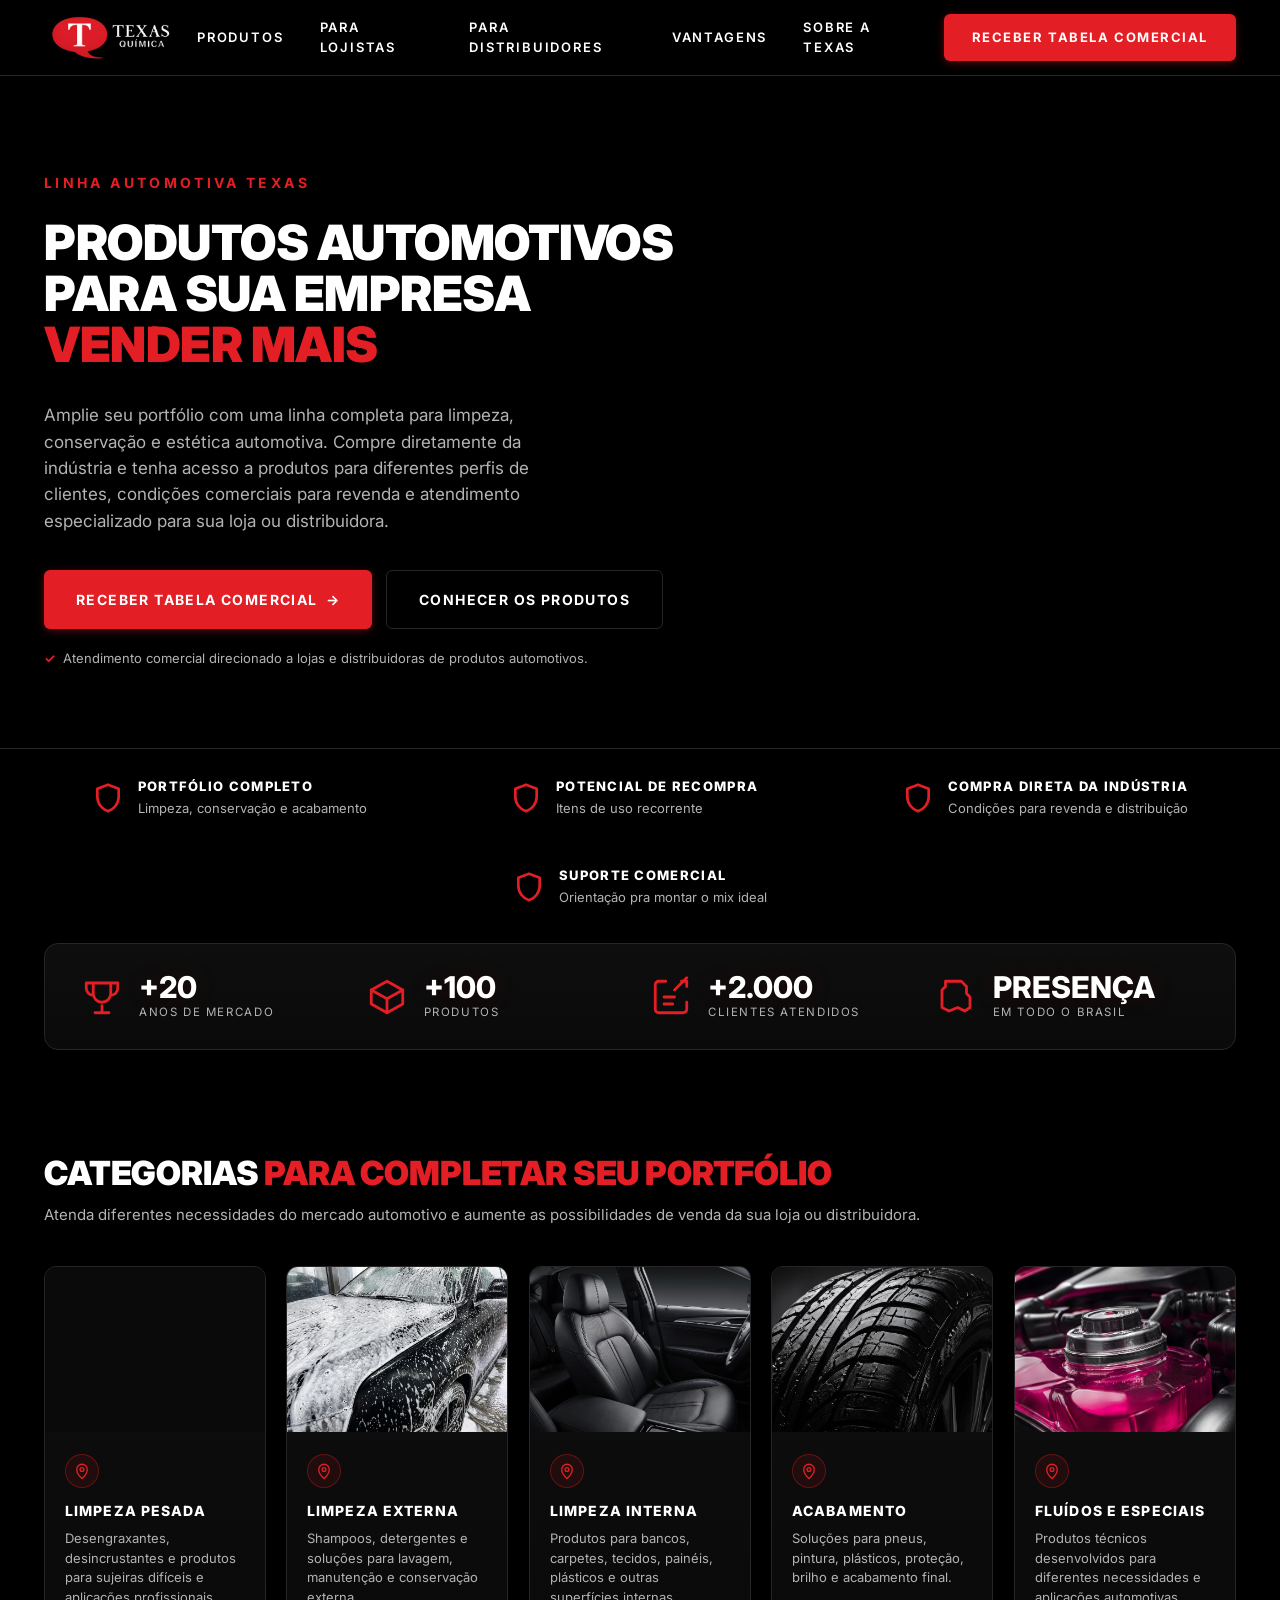
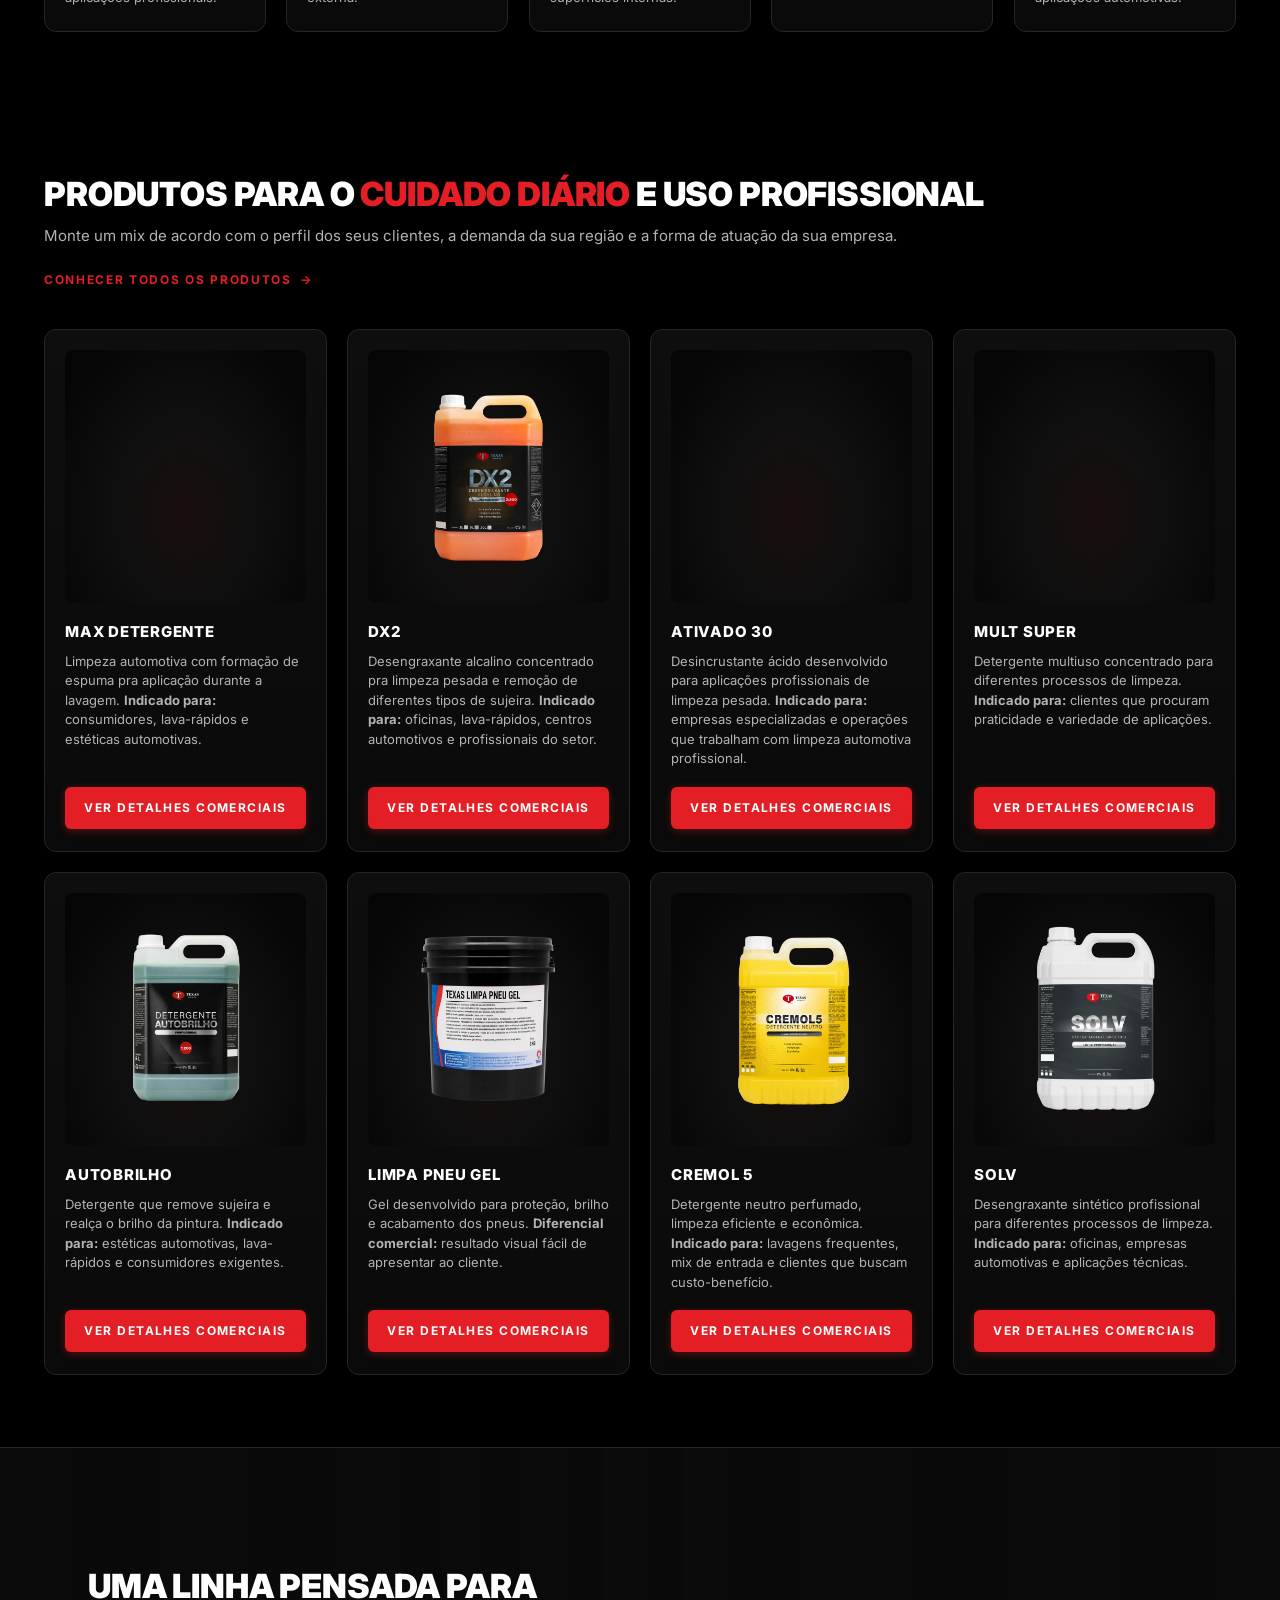
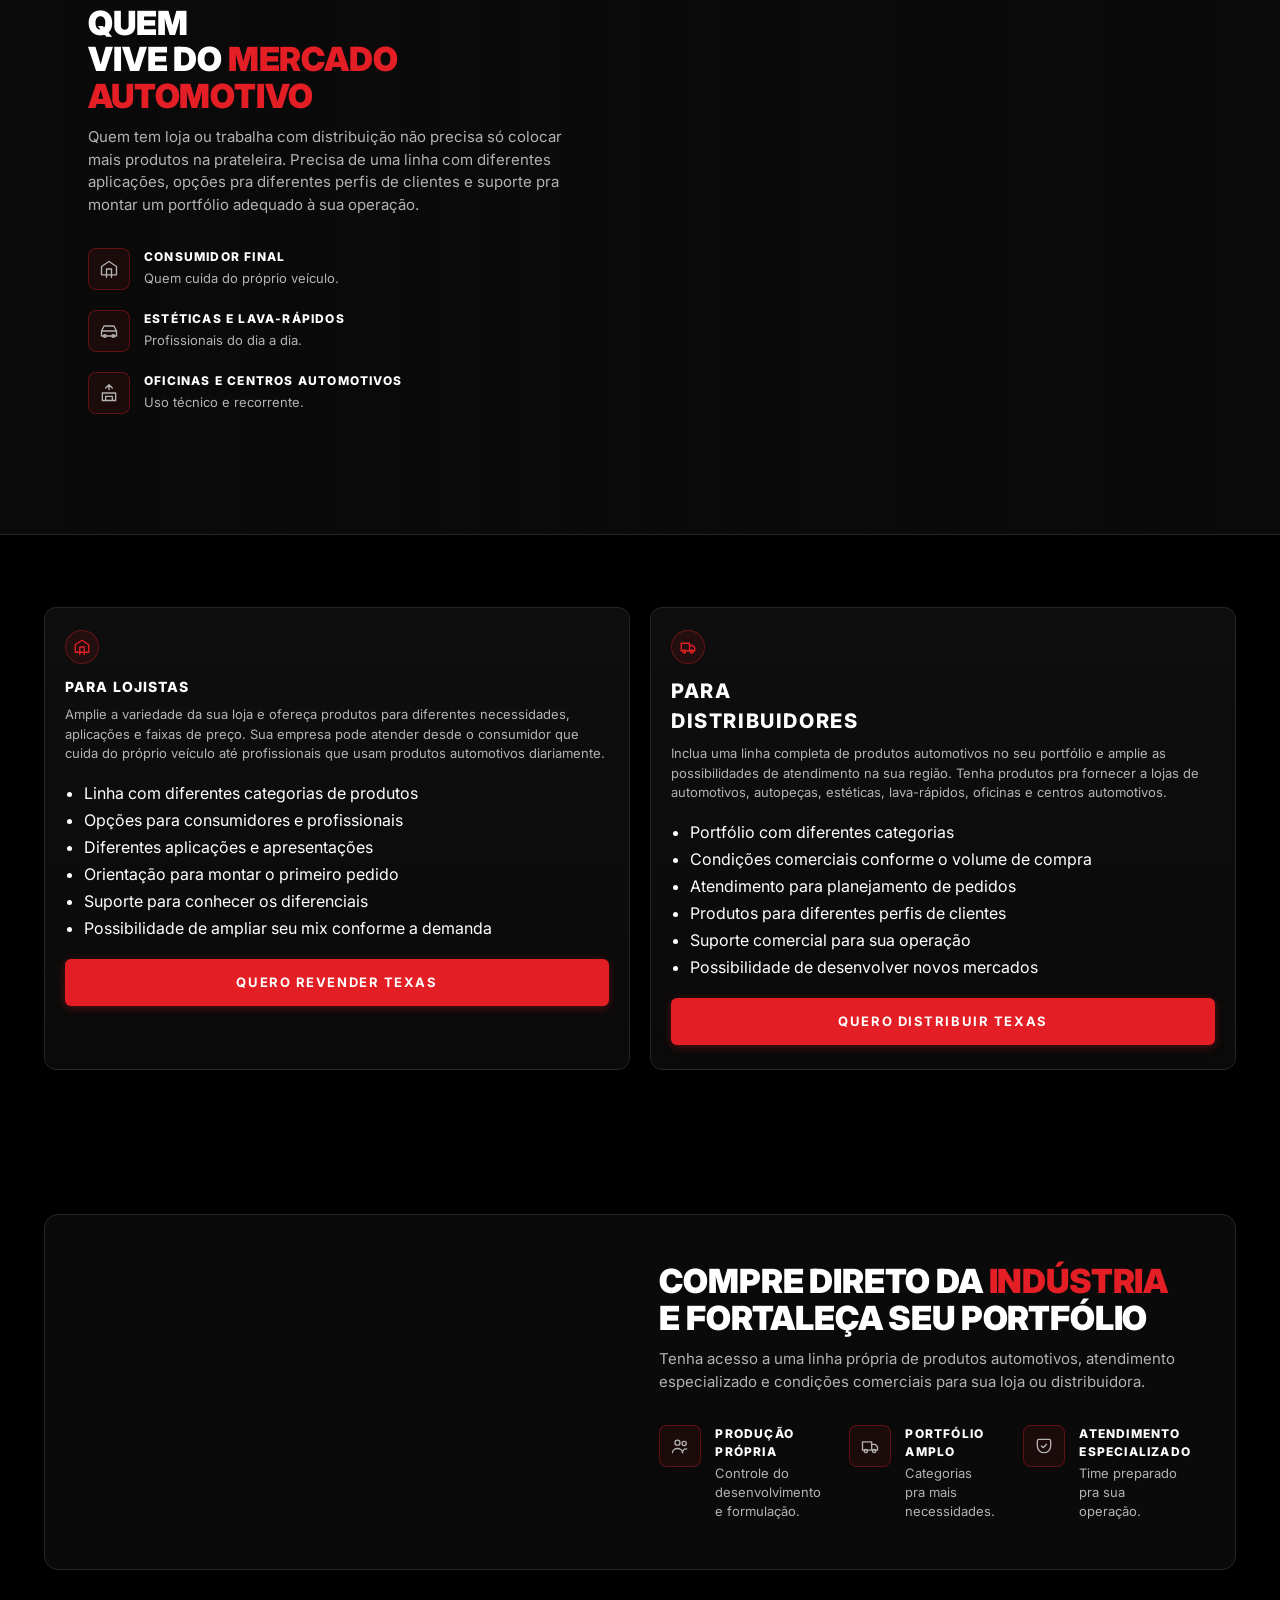
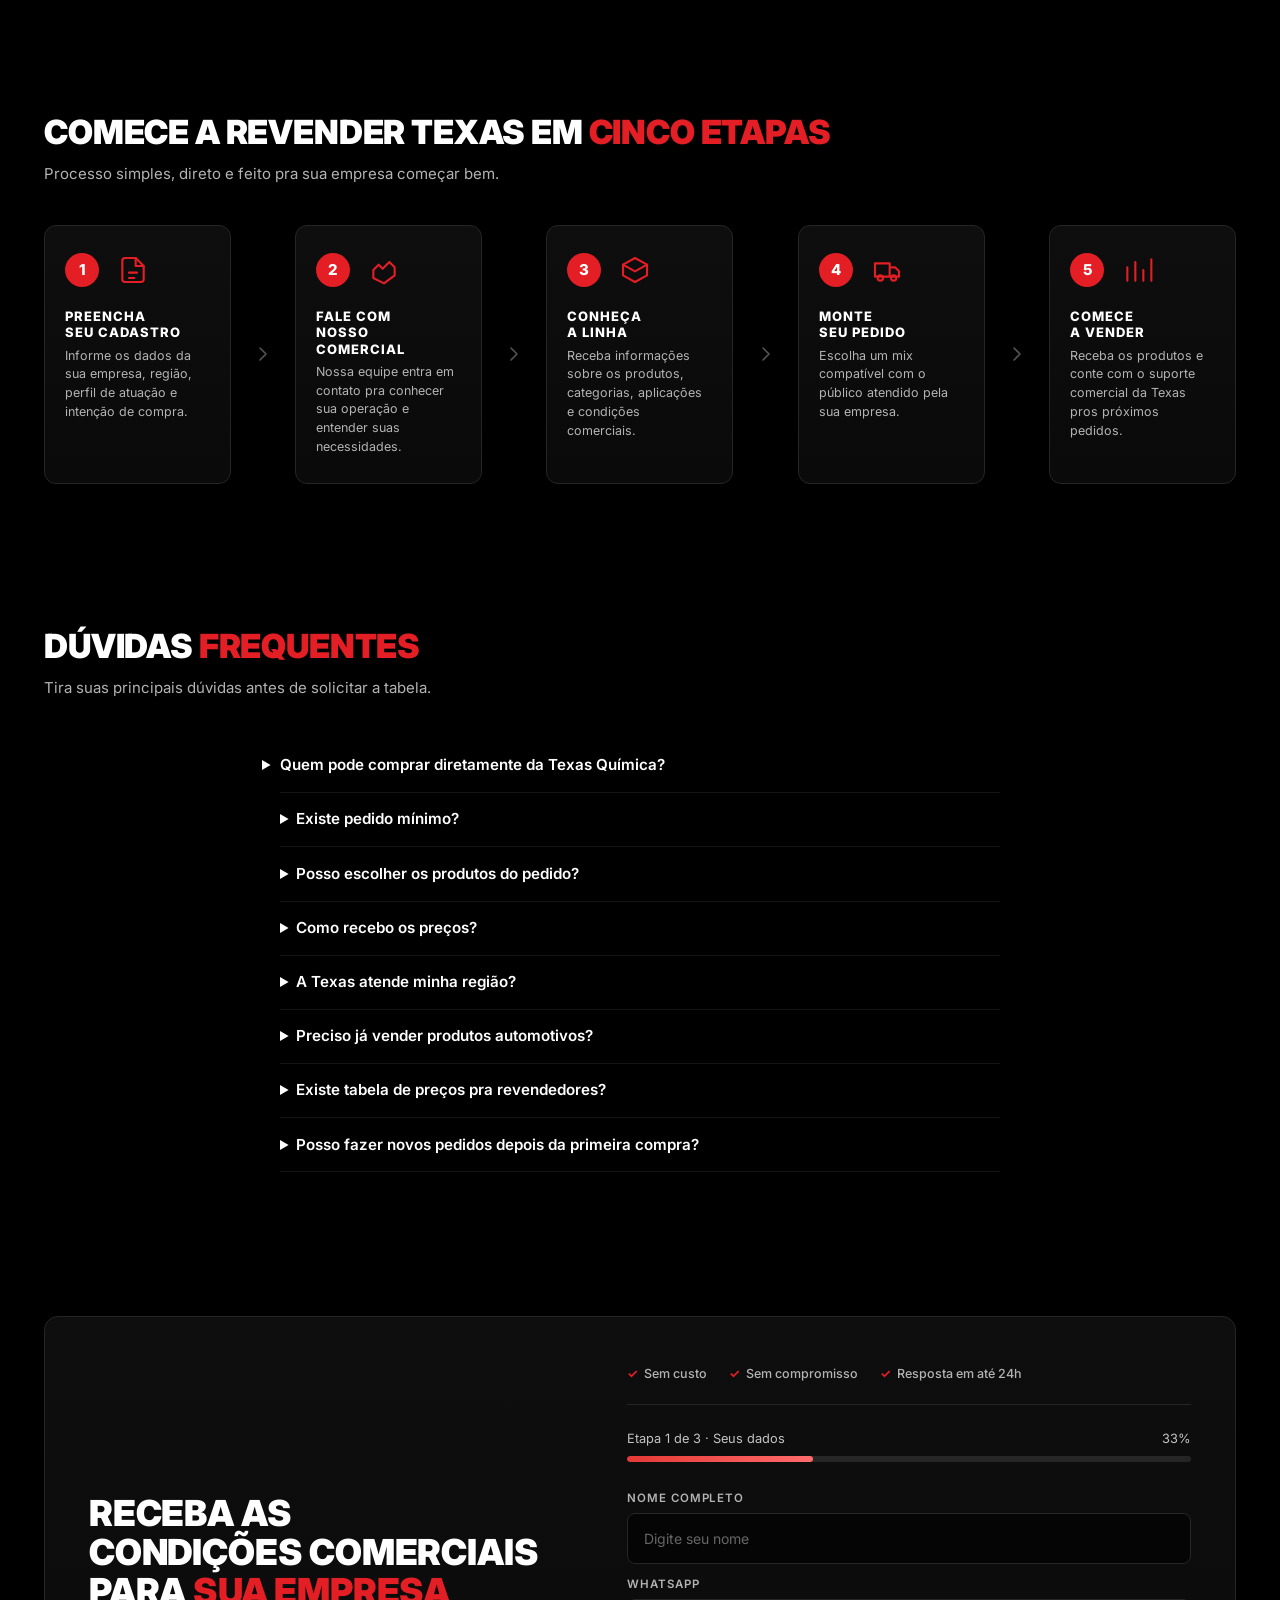
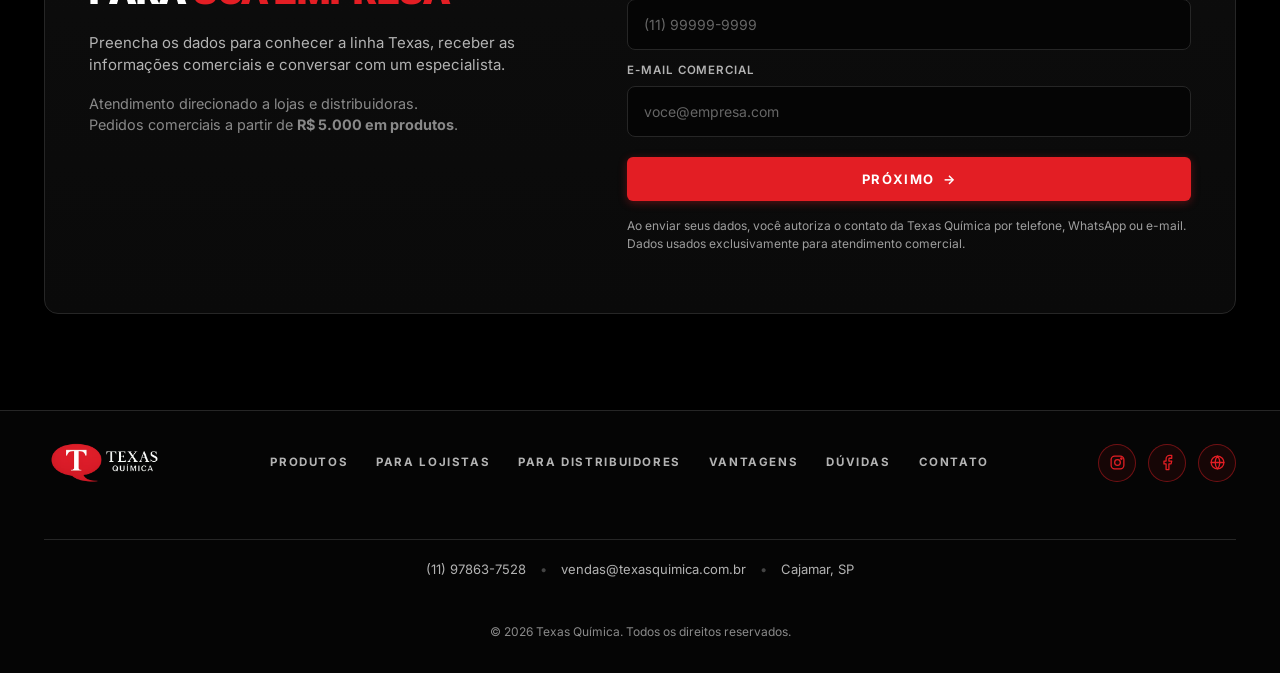
==== commit 4177a0d6: "fix: remove hyphens auto que quebrava palavras com hifen no meio (AUTOMOTI-VOS) - hero-title, sectio" ====
--- a/index.html
+++ b/index.html
@@ -222,10 +222,10 @@
 
 <!-- ============= CSS OVERRIDES v2 (fix mobile) ============= -->
 <style>
-  html, body { overflow-x: hidden !important; max-width: 100vw; }
-  * { box-sizing: border-box; }
+  html, body { overflow-x: hidden !important; max-width: 100vw; hyphens: none !important; -webkit-hyphens: none !important; }
+  * { box-sizing: border-box; hyphens: none; }
   .container { max-width: 100%; padding-left: 1.25rem; padding-right: 1.25rem; }
-  .hero-title, .section-title, h1, h2, h3 { overflow-wrap: break-word; word-wrap: break-word; hyphens: auto; }
+  .hero-title, .section-title, h1, h2, h3 { overflow-wrap: normal; word-wrap: normal; hyphens: none !important; -webkit-hyphens: none !important; }
 
   @media (max-width: 768px) {
     .hero-title { font-size: clamp(1.7rem, 7vw, 2.4rem) !important; line-height: 1.15 !important; }
@@ -612,11 +612,11 @@
     <div class="container">
       <div class="cat-grid" style="grid-template-columns: repeat(auto-fit, minmax(320px, 1fr));">
         <article class="cat-card reveal" id="lojistas" style="display:flex; flex-direction:column;">
-          <div class="cat-body" style="overflow-wrap: break-word; word-wrap: break-word;">
+          <div class="cat-body">
             <span class="cat-pin" aria-hidden="true">
               <svg viewBox="0 0 24 24" fill="none" stroke="currentColor" stroke-width="1.8" stroke-linecap="round" stroke-linejoin="round"><path d="M3 9l9-6 9 6v10H3z"/><path d="M9 22V12h6v10"/></svg>
             </span>
-            <h3 style="overflow-wrap: break-word; hyphens: auto;">PARA LOJISTAS</h3>
+            <h3>PARA LOJISTAS</h3>
             <p>Amplie a variedade da sua loja e ofereça produtos para diferentes necessidades, aplicações e faixas de preço. Sua empresa pode atender desde o consumidor que cuida do próprio veículo até profissionais que usam produtos automotivos diariamente.</p>
             <ul style="margin: 1rem 0; padding-left: 1.2rem; line-height: 1.7;">
               <li>Linha com diferentes categorias de produtos</li>
@@ -630,11 +630,11 @@
           </div>
         </article>
         <article class="cat-card reveal" id="distribuidores" style="display:flex; flex-direction:column;">
-          <div class="cat-body" style="overflow-wrap: break-word; word-wrap: break-word;">
+          <div class="cat-body">
             <span class="cat-pin" aria-hidden="true">
               <svg viewBox="0 0 24 24" fill="none" stroke="currentColor" stroke-width="1.8" stroke-linecap="round" stroke-linejoin="round"><path d="M3 7h11v10H3zM14 10h4l3 3v4h-7z"/><circle cx="7" cy="18" r="2"/><circle cx="17" cy="18" r="2"/></svg>
             </span>
-            <h3 style="overflow-wrap: break-word; hyphens: auto; font-size: clamp(1rem, 3vw, 1.25rem);">PARA<br>DISTRIBUIDORES</h3>
+            <h3 style="font-size: clamp(1rem, 3vw, 1.25rem);">PARA<br>DISTRIBUIDORES</h3>
             <p>Inclua uma linha completa de produtos automotivos no seu portfólio e amplie as possibilidades de atendimento na sua região. Tenha produtos pra fornecer a lojas de automotivos, autopeças, estéticas, lava-rápidos, oficinas e centros automotivos.</p>
             <ul style="margin: 1rem 0; padding-left: 1.2rem; line-height: 1.7;">
               <li>Portfólio com diferentes categorias</li>
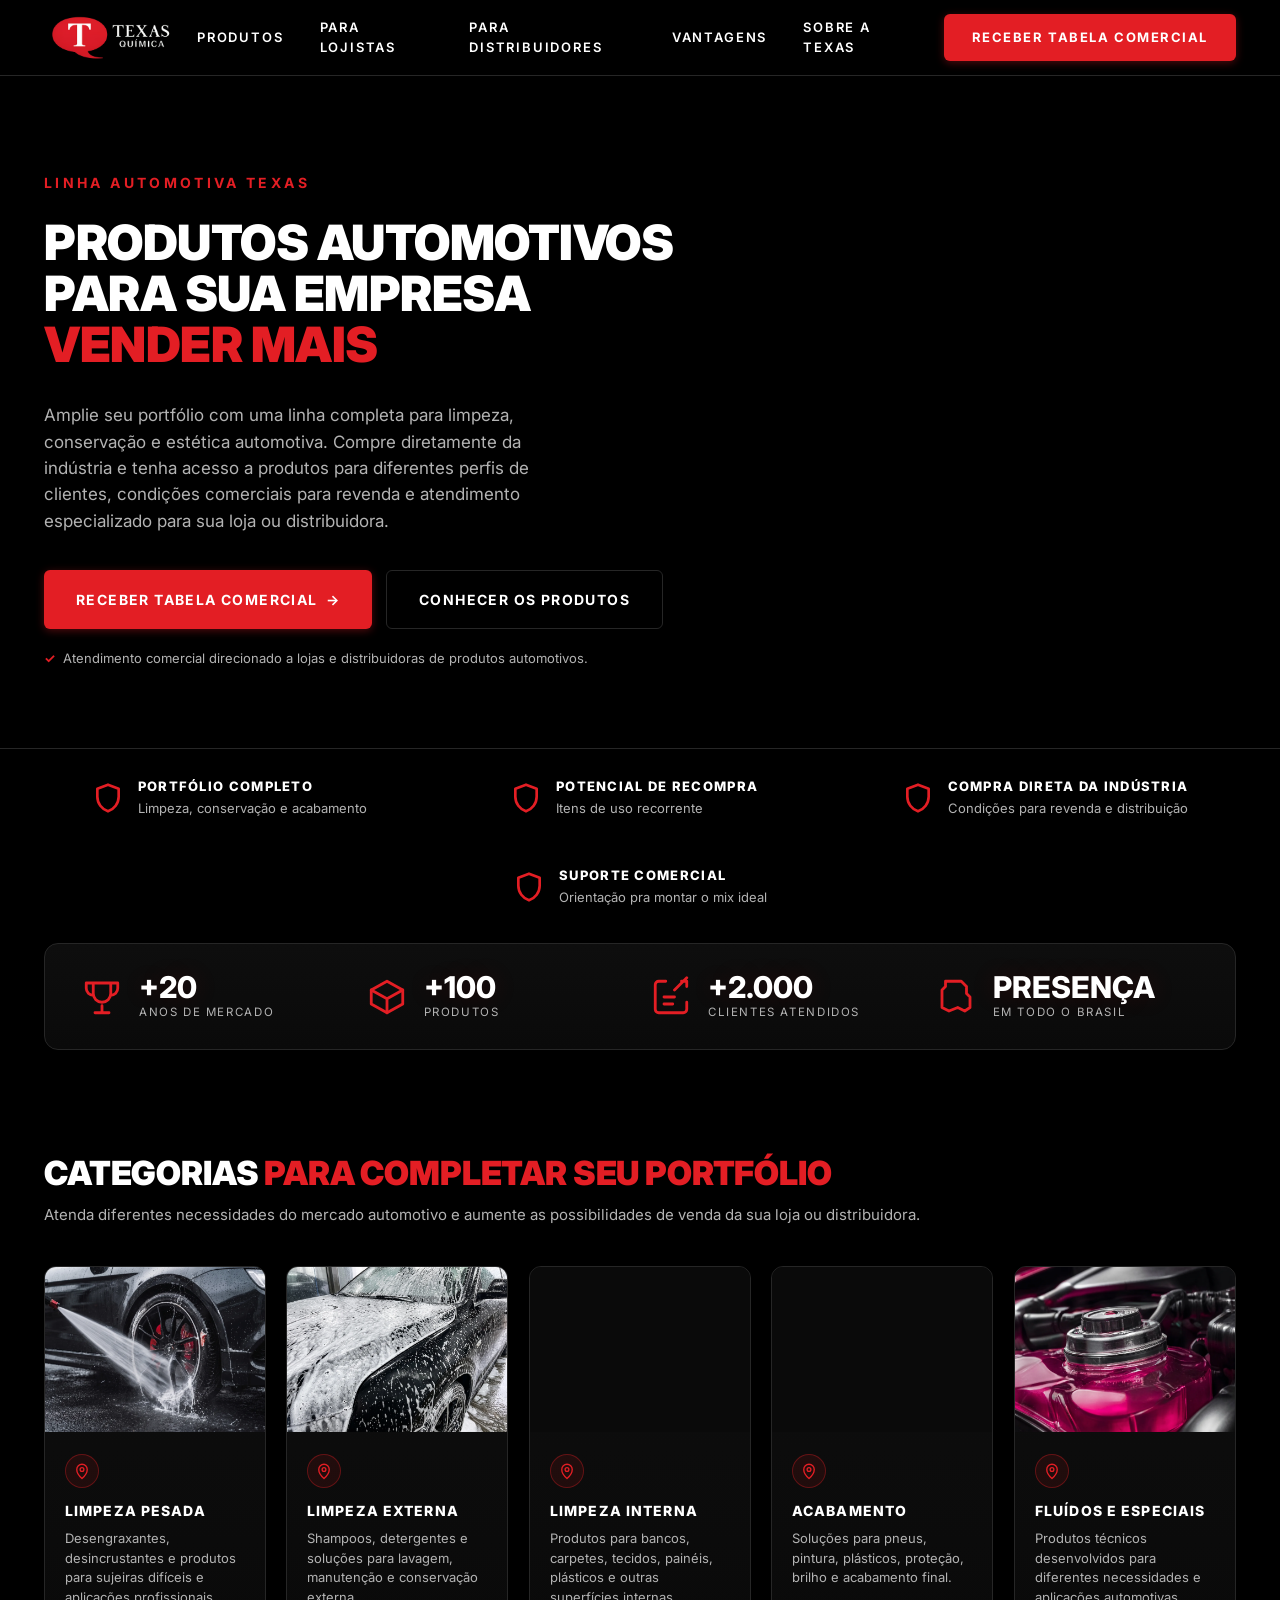
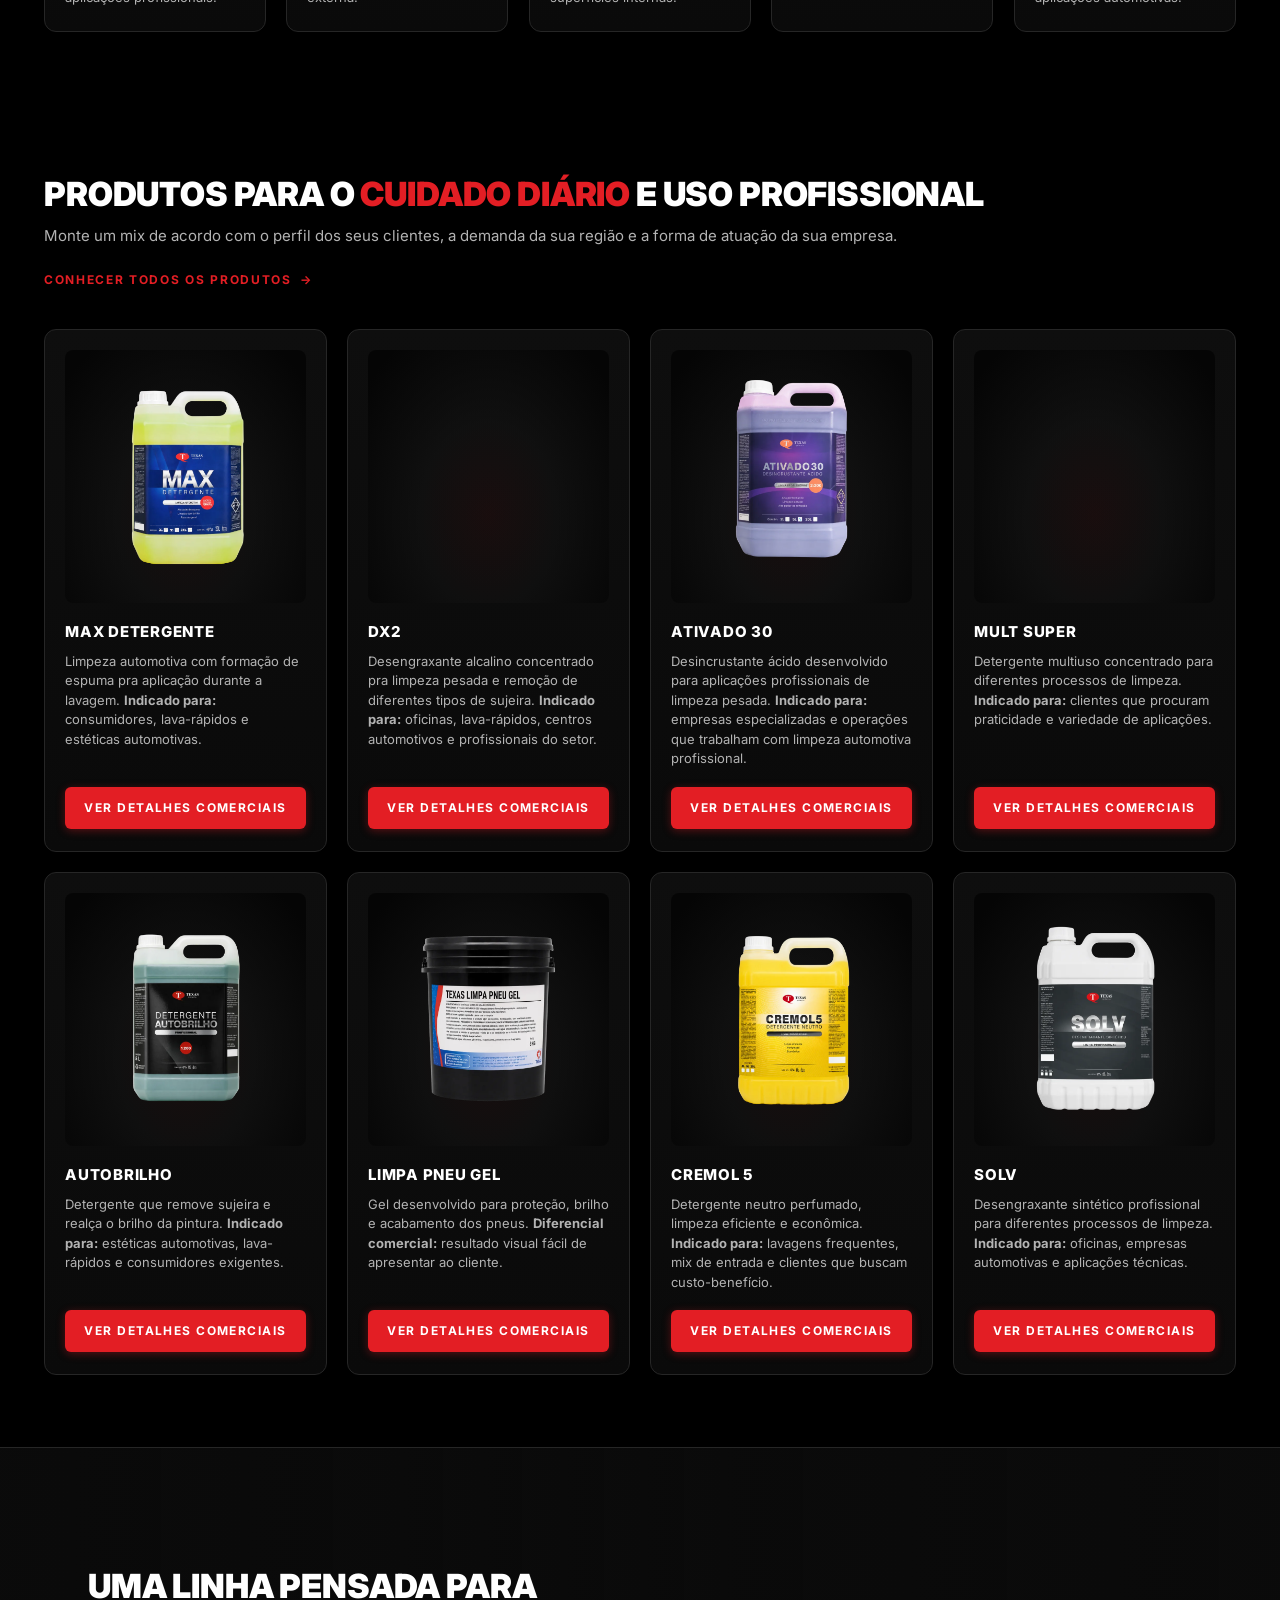
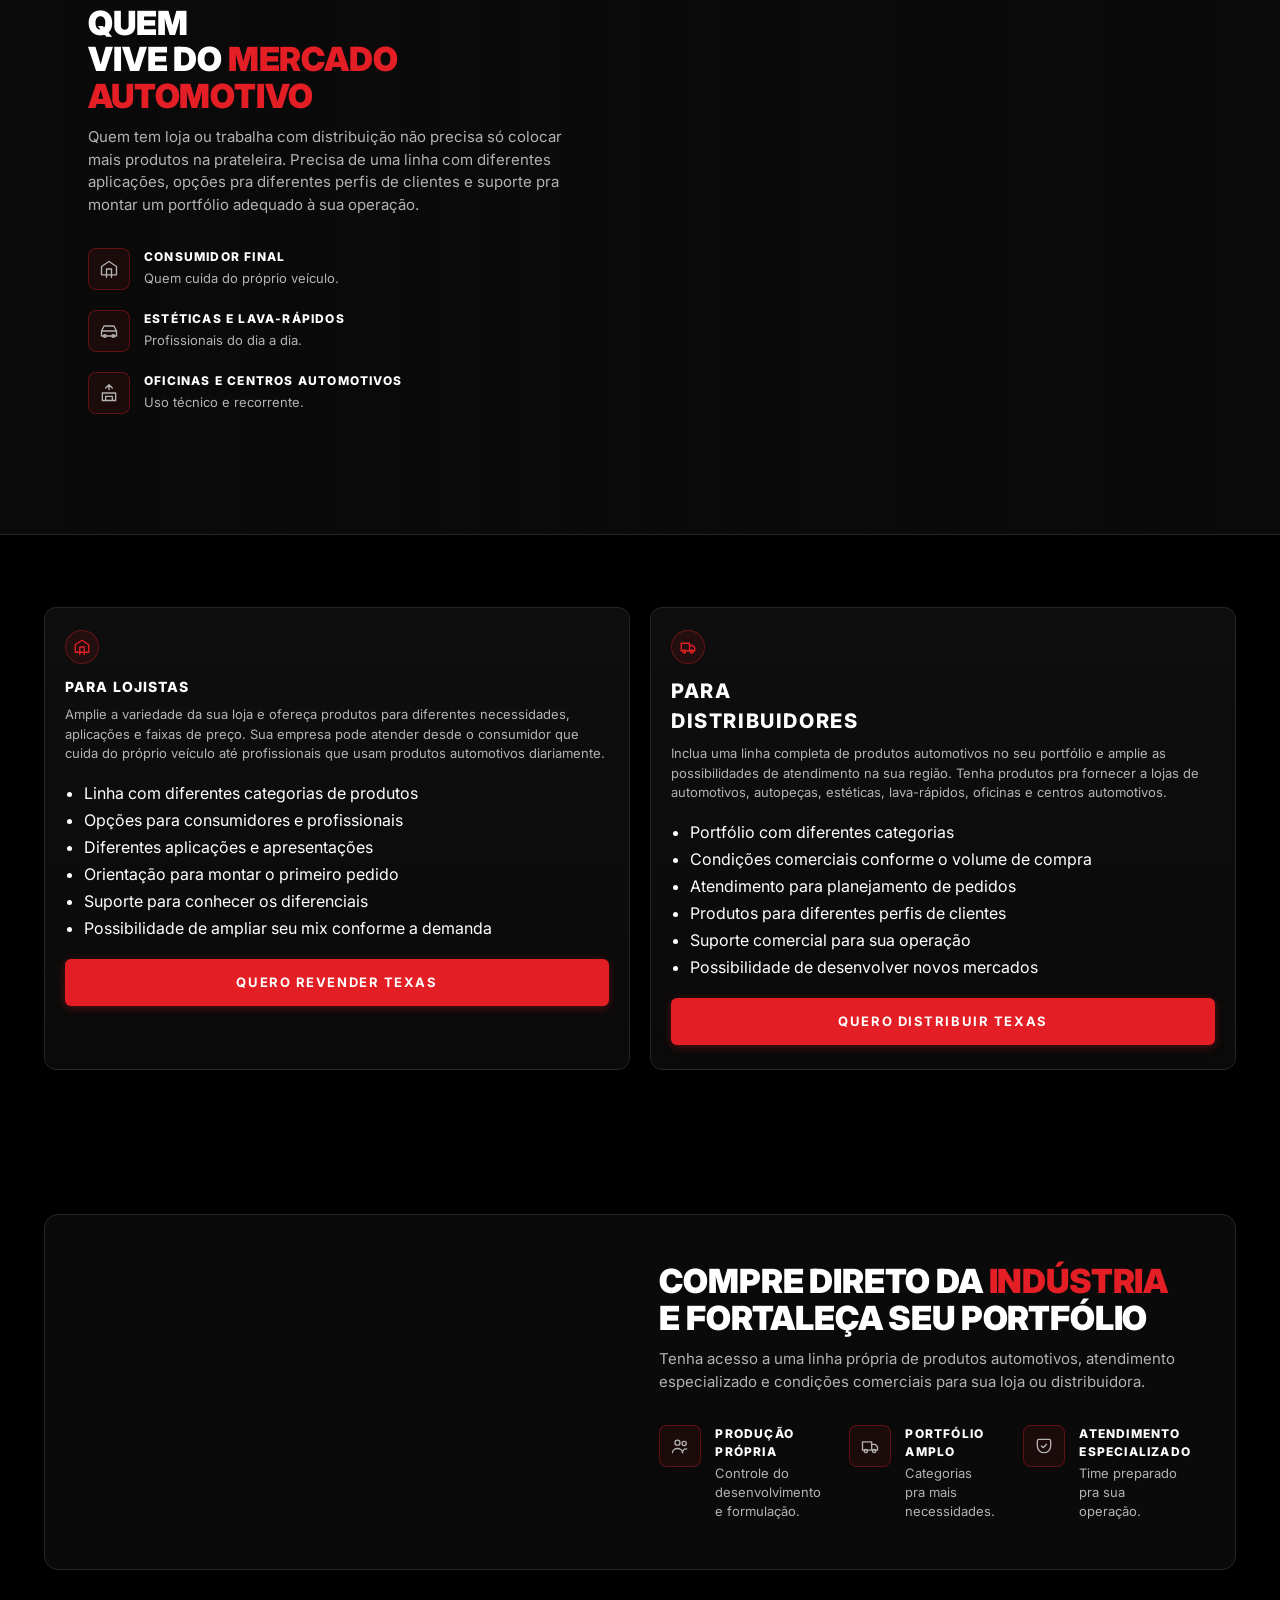
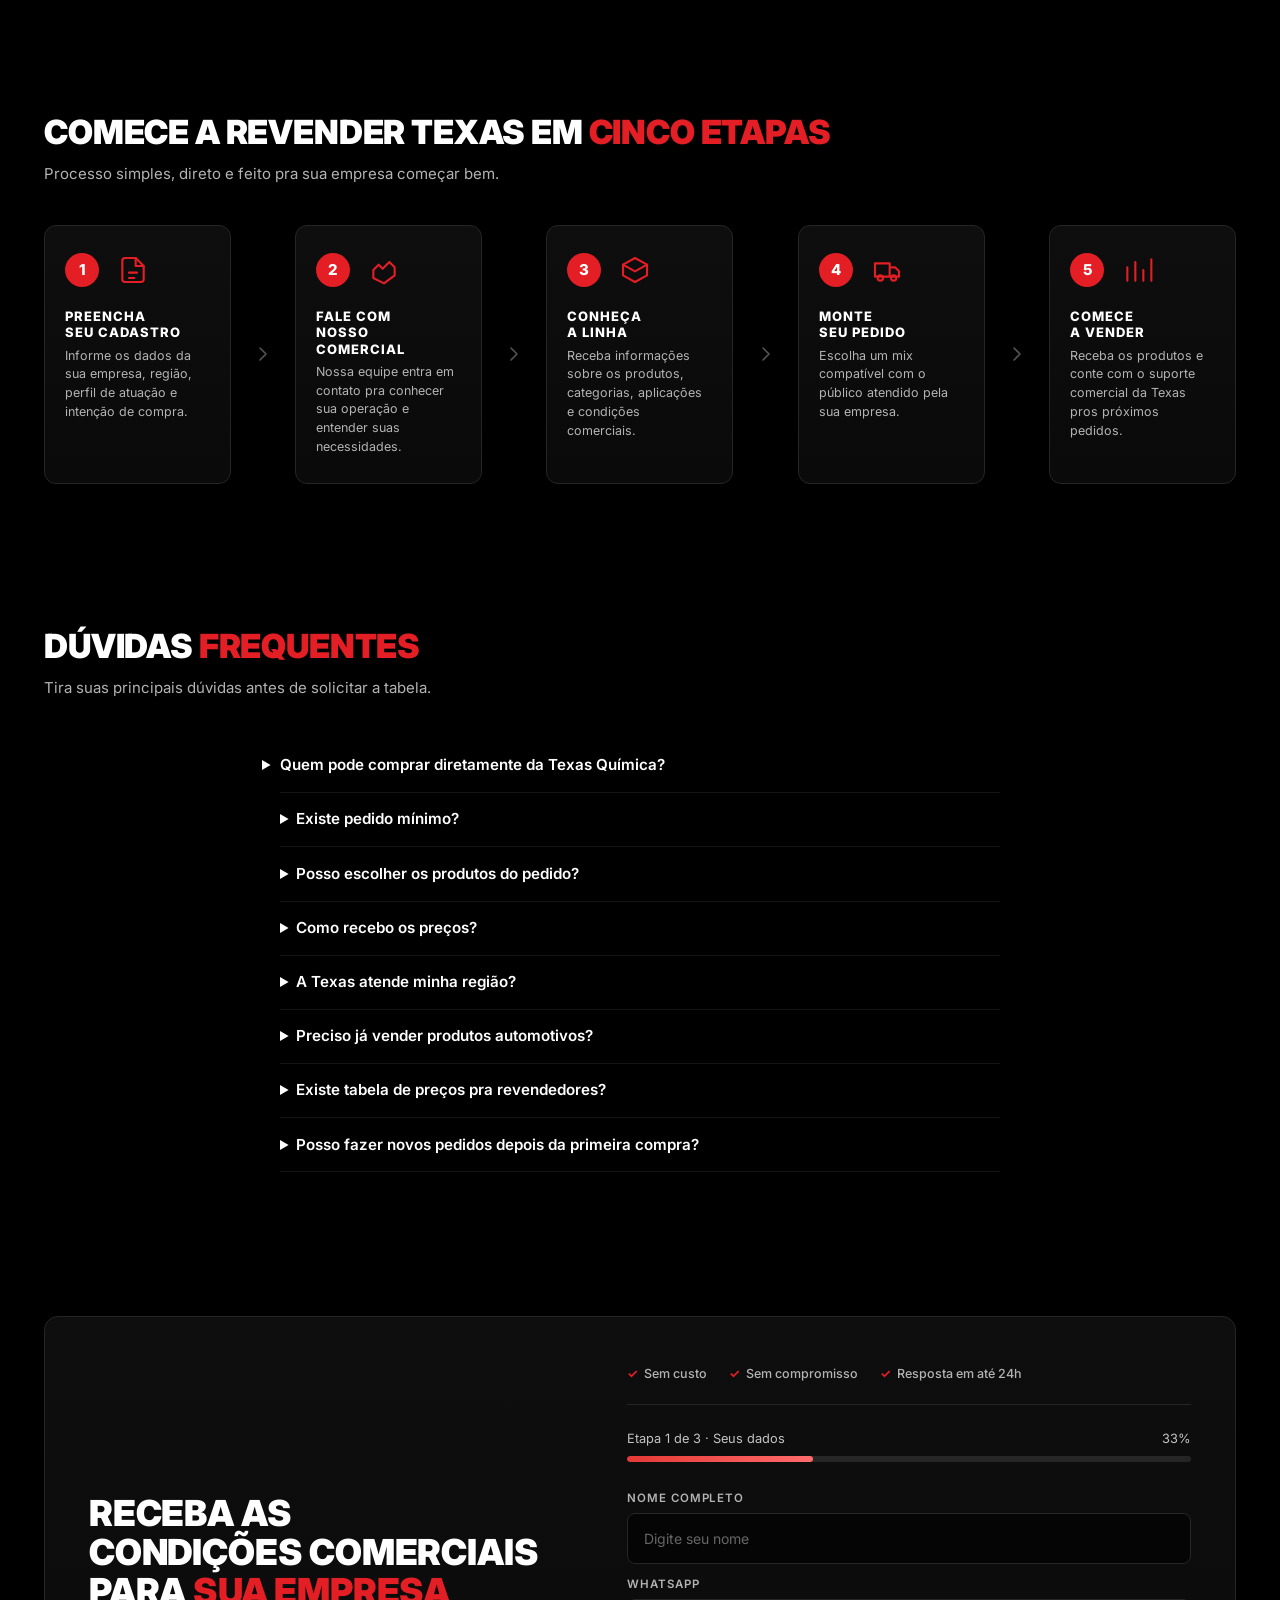
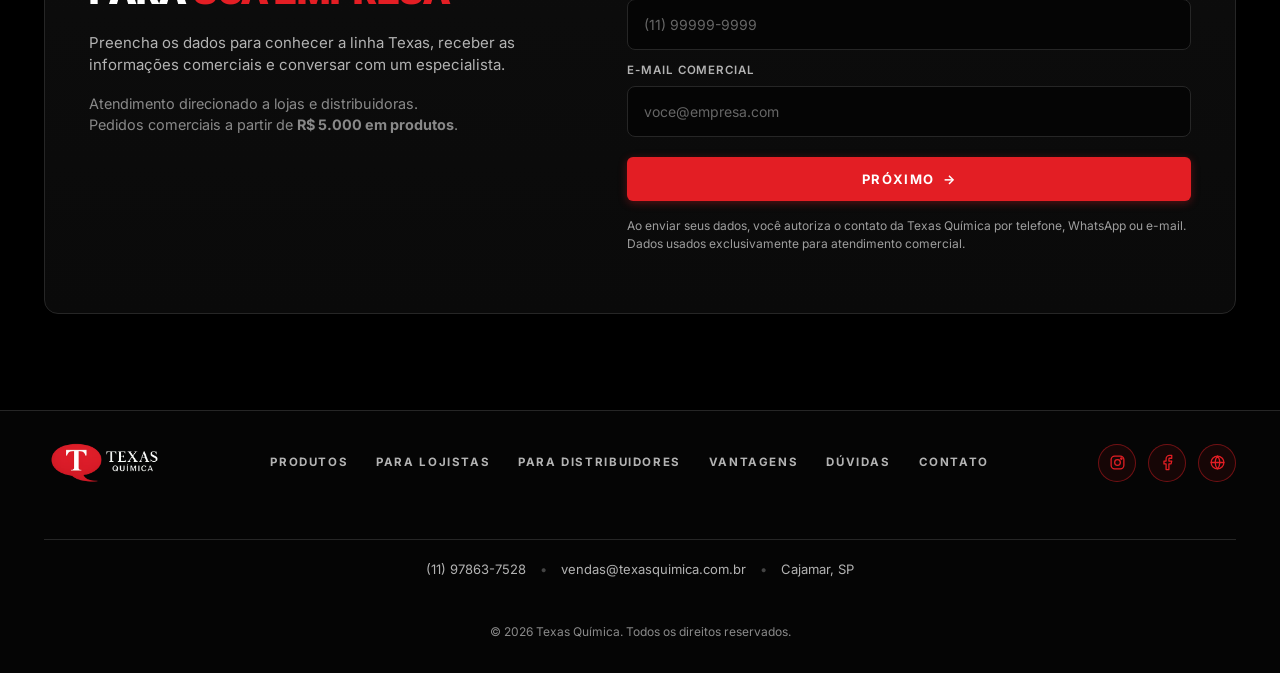
==== commit c5c3c20a: "fix mobile: stats/steps/form desalinhados + apps script migracao ordem crescente CSS mobile: - Stats" ====
--- a/index.html
+++ b/index.html
@@ -240,8 +240,13 @@
     .prod-grid { grid-template-columns: 1fr 1fr !important; gap: 0.75rem; }
     .hero-features { flex-direction: column; align-items: stretch; }
     .hero-feature { padding: 0.5rem 0.75rem; }
-    .stats-card { flex-direction: column; align-items: stretch; }
-    .stat-item { justify-content: center; padding: 0.5rem 0; }
+    .stats-card { flex-direction: column; align-items: stretch; gap: 0; padding: 1rem 0.5rem; }
+    .stat-item { justify-content: flex-start; align-items: center; padding: 0.75rem 0.75rem; gap: 1rem; border-top: 1px solid rgba(255,255,255,0.06); text-align: left; }
+    .stat-item:first-child { border-top: 0; }
+    .stat-icon { flex-shrink: 0; width: 40px; }
+    .stat-text { flex: 1; display: flex; flex-direction: column; gap: 2px; }
+    .stat-text strong { font-size: 1.6rem; line-height: 1; }
+    .stat-text span { font-size: 0.7rem; letter-spacing: 0.08em; opacity: 0.75; }
     .panel-split { grid-template-columns: 1fr !important; }
     .panel-visual { min-height: 200px; }
     .form-wrap { grid-template-columns: 1fr !important; }
@@ -250,8 +255,14 @@
     .site-nav { display: none; }
     .header-cta { padding: 0.5rem 0.9rem; font-size: 0.85rem; }
     .site-header .brand img { max-width: 110px; height: auto; }
-    .steps { flex-direction: column; }
+    .steps { flex-direction: column; align-items: stretch; gap: 0.75rem; padding: 0; }
+    .step { width: 100% !important; max-width: 100% !important; margin: 0 !important; box-sizing: border-box; }
     .step-arrow { display: none; }
+    /* Form fica dentro da tela */
+    .form-section { padding-left: 0.5rem; padding-right: 0.5rem; }
+    .form-card { max-width: 100%; padding: 1.25rem 1rem; box-sizing: border-box; }
+    .form-card select, .form-card input, .form-card textarea { max-width: 100%; box-sizing: border-box; }
+    #btn-prev, #btn-next, #btn-submit { min-width: 0; font-size: 0.85rem; padding: 0.75rem 0.6rem; }
     details summary { padding-right: 1.5rem; }
     /* Cards Lojistas/Distribuidores no mobile */
     .cat-card h3 { font-size: 1.05rem !important; }
